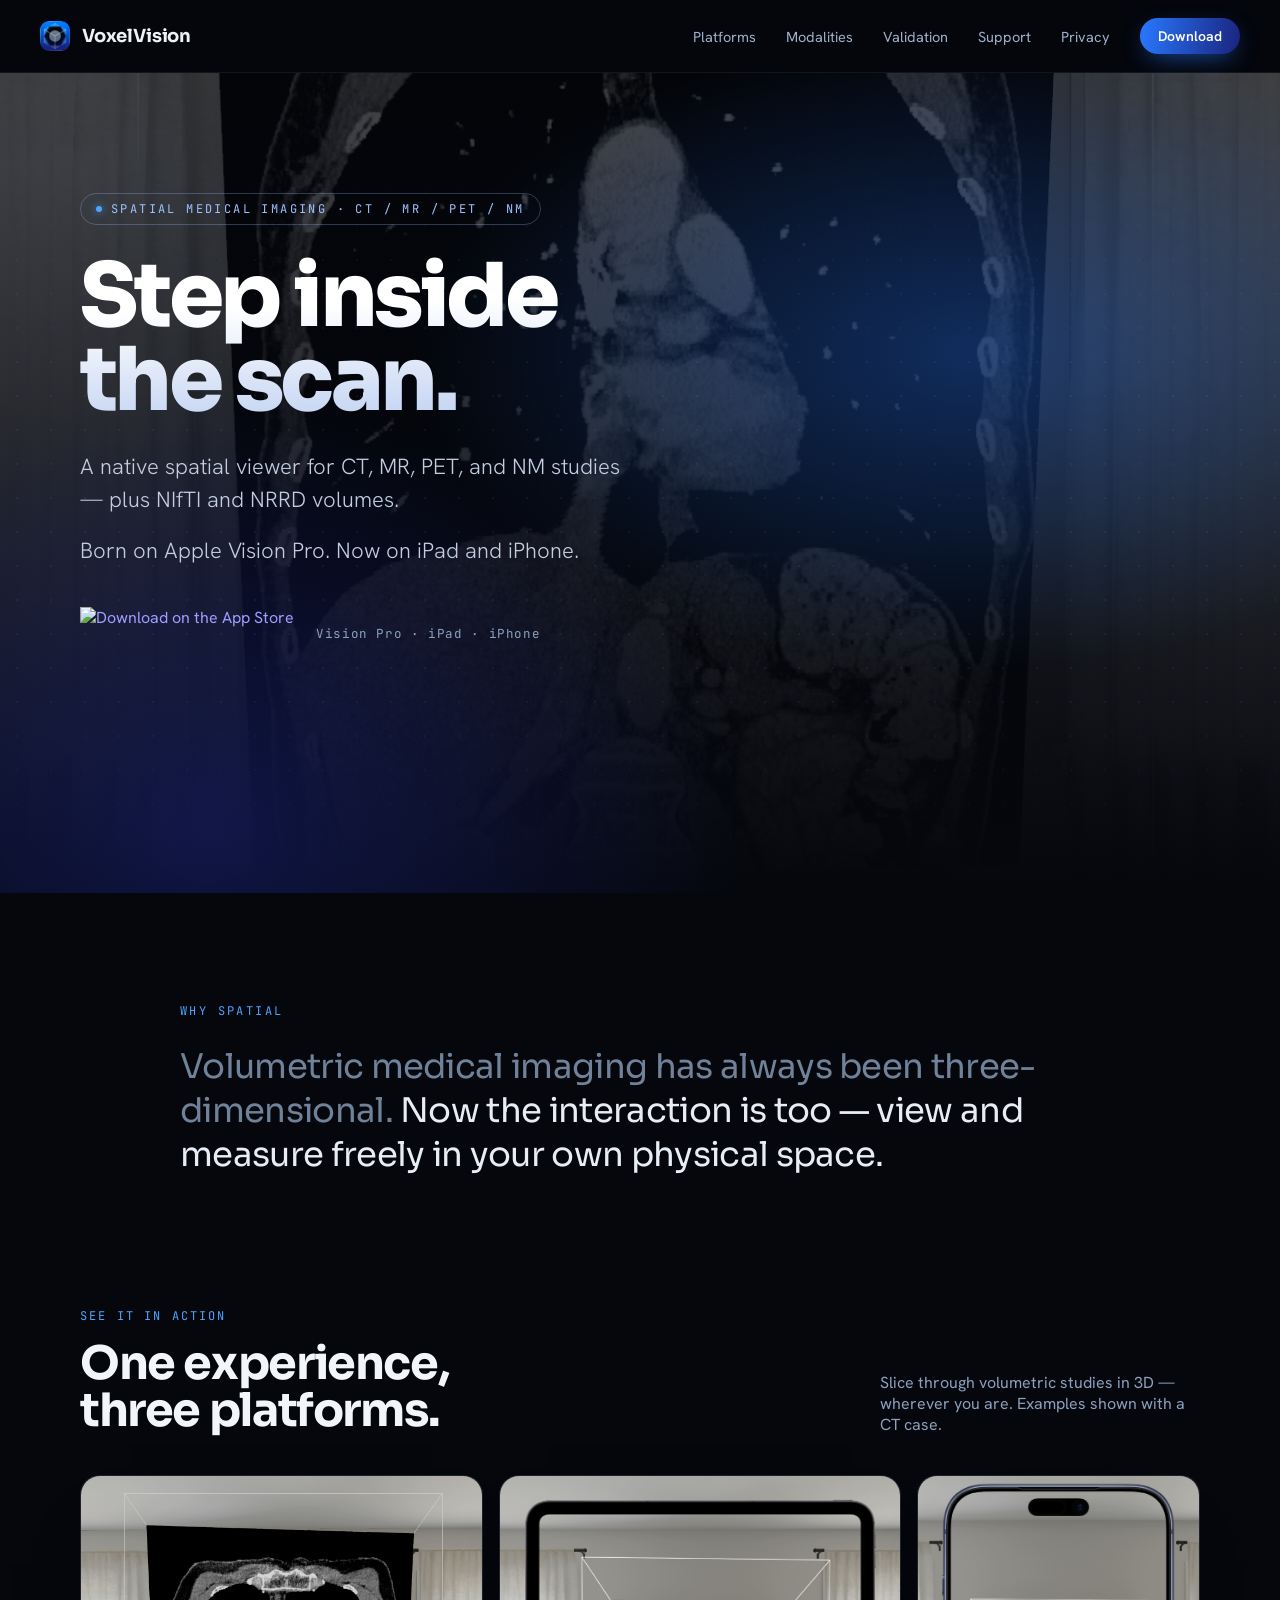
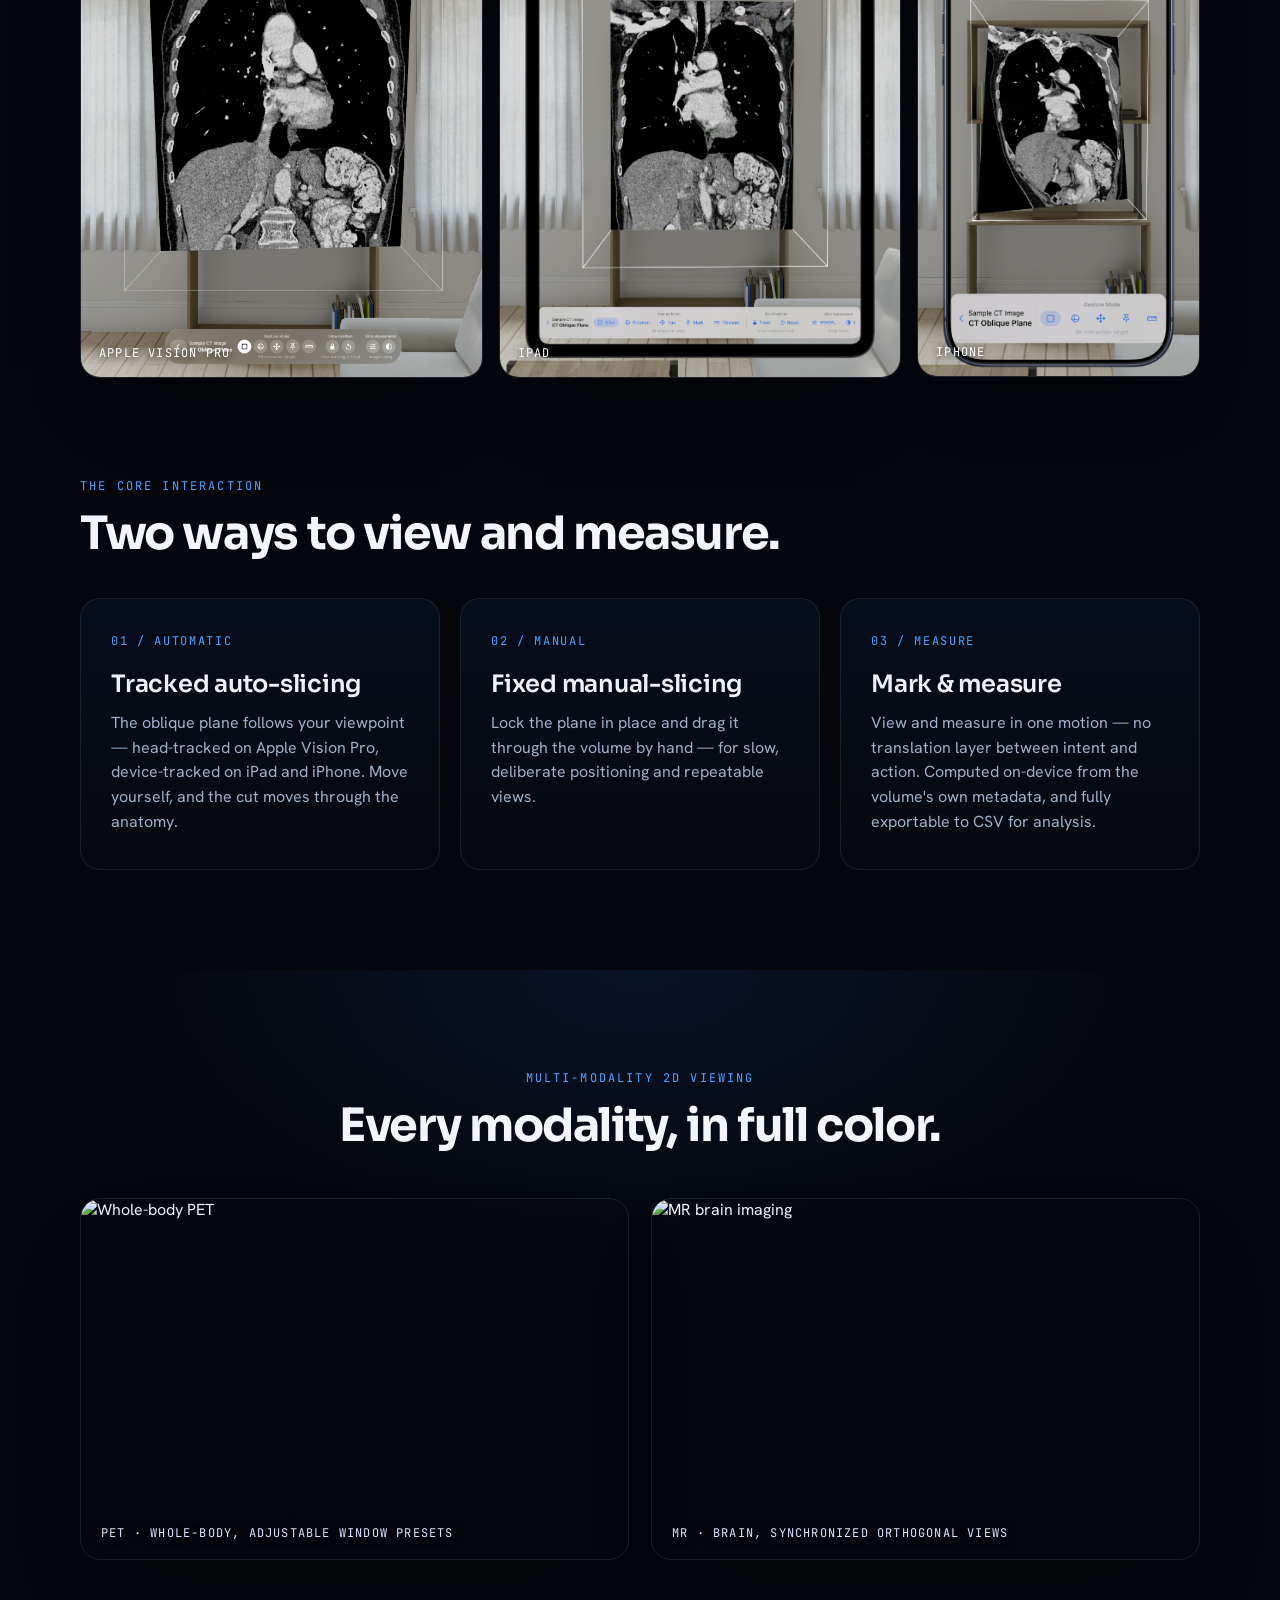
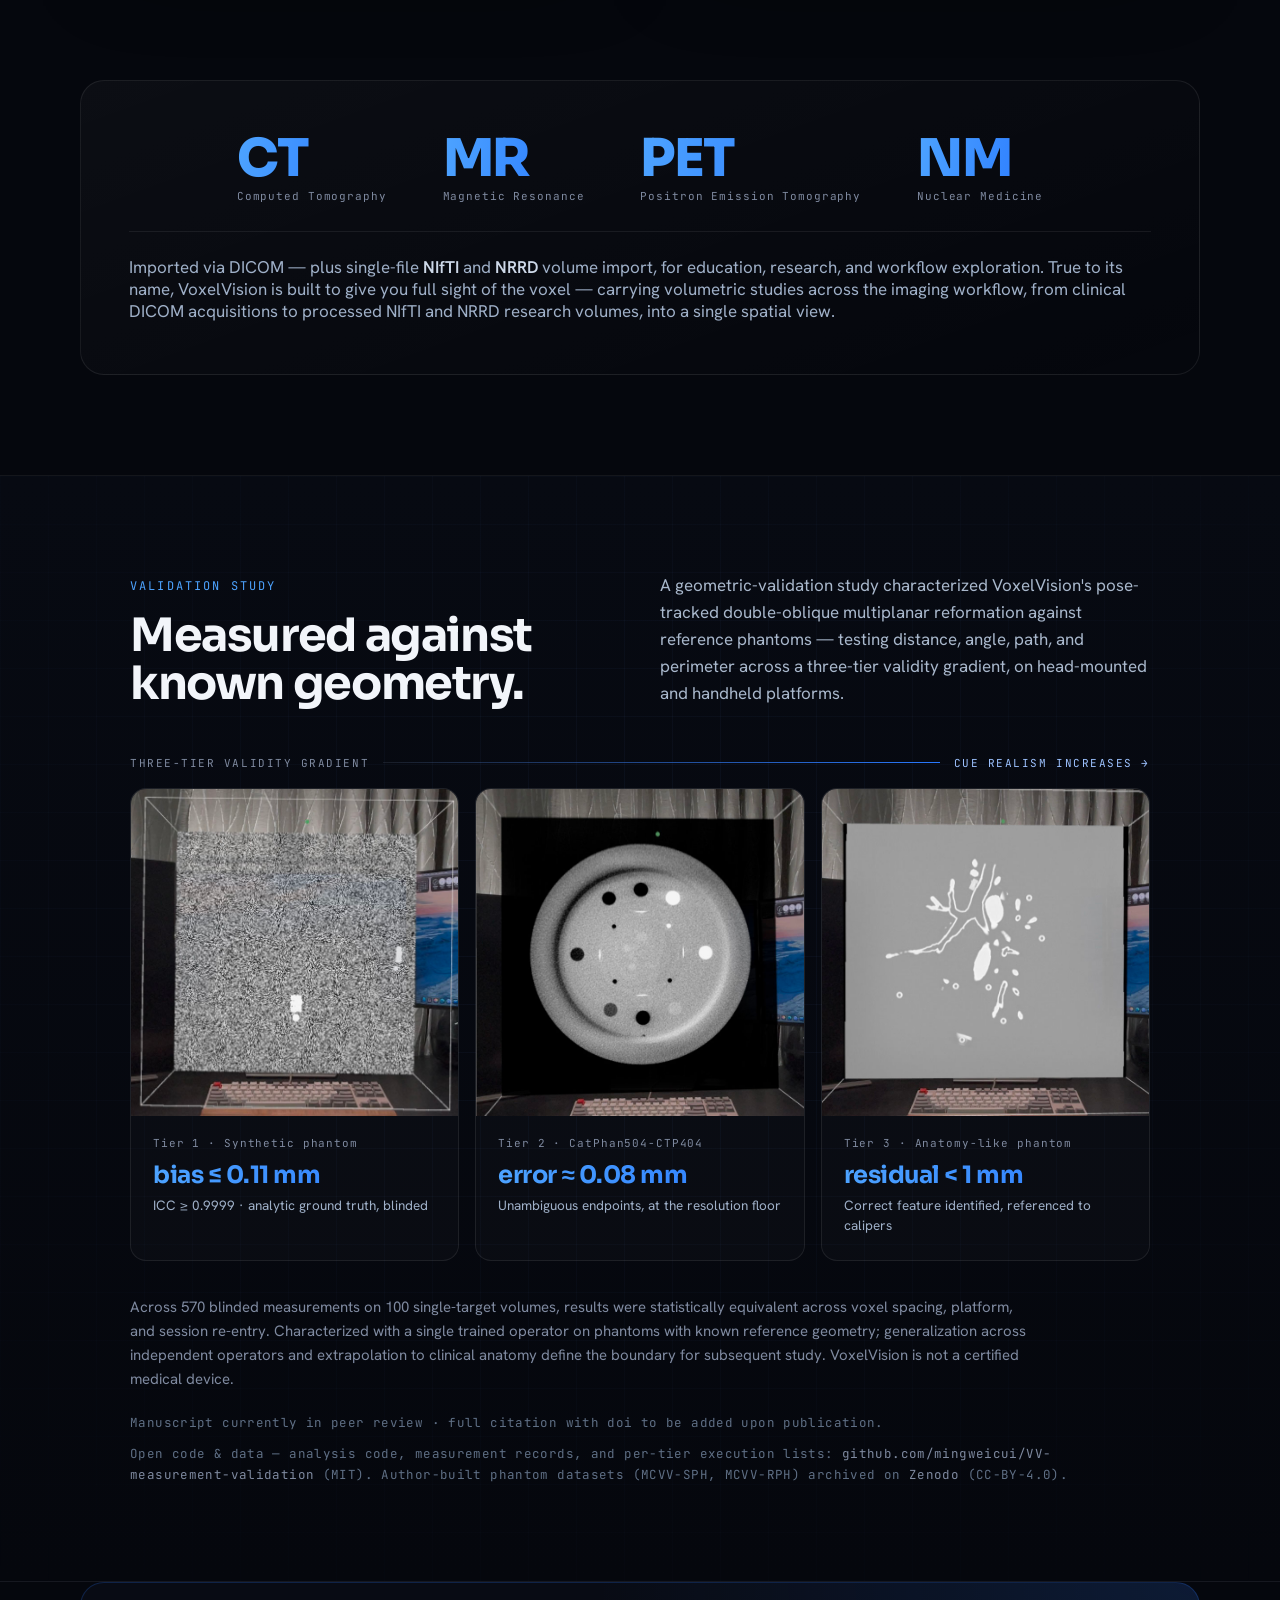
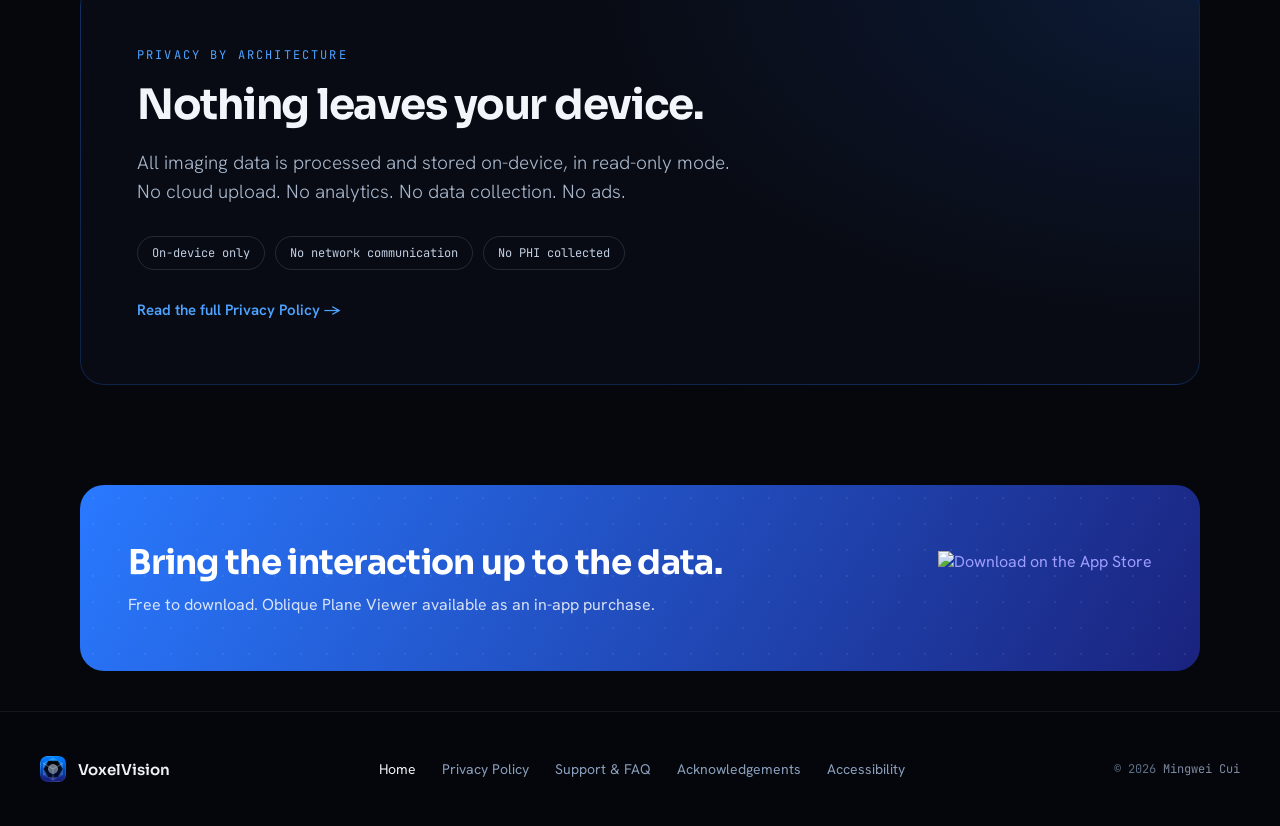
==== index.html @ 9787860b "fix: link previews on new domain and hero color Link previews on new domain - og:image and og:url sw" ====
<!DOCTYPE html>
<html>
<head>
<meta charset="utf-8">
<meta name="viewport" content="width=device-width, initial-scale=1">
<meta name="color-scheme" content="dark">
<script src="./support.js"></script>
</head>
<body>
<x-dc>
<helmet>
<title>VoxelVision — AR Medical Imaging for Apple Vision Pro, iPad, and iPhone</title>
<meta name="description" content="View & measure MPR in 3D space. CT, MR, PET, and NM via DICOM, plus NIfTI and NRRD volumes. Born on Apple Vision Pro. Now on iPad and iPhone.">
<meta property="og:type" content="website">
<meta property="og:title" content="VoxelVision — AR Medical Imaging for Apple Vision Pro, iPad, and iPhone">
<meta property="og:description" content="View & measure MPR in 3D space. CT, MR, PET, and NM via DICOM, plus NIfTI and NRRD volumes.">
<meta property="og:image" content="https://voxelvision.app/assets/icon.png">
<meta property="og:url" content="https://voxelvision.app/">
<meta name="twitter:card" content="summary">
<meta name="viewport" content="width=device-width, initial-scale=1.0">
<link rel="preconnect" href="https://fonts.googleapis.com">
<link rel="preconnect" href="https://fonts.gstatic.com" crossorigin>
<link href="https://fonts.googleapis.com/css2?family=Sora:wght@300;400;500;600;700;800&family=Hanken+Grotesk:wght@300;400;500;600;700&family=JetBrains+Mono:wght@400;500;600&display=swap" rel="stylesheet">
<style>
  * { box-sizing: border-box; }
  html, body { margin:0; padding:0; background:#05070d; color-scheme:dark; }
  a { text-decoration:none; }
  @keyframes vvfloat { 0%,100% { transform: translateY(0); } 50% { transform: translateY(-16px); } }
  @keyframes vvpulse { 0%,100% { opacity:.4; transform:scale(1); } 50% { opacity:1; transform:scale(1.25); } }
  @keyframes vvdrift { 0% { background-position:0 0; } 100% { background-position:340px 340px; } }
  @keyframes vvrise { from { opacity:0; transform:translateY(24px); } to { opacity:1; transform:translateY(0); } }

  @media (max-width:860px){
    .vvnav{padding:14px 18px!important;}
    .vvlinks{gap:12px 16px!important;font-size:13px!important;flex-wrap:wrap!important;justify-content:flex-end!important;}
  }
  @media (max-width:720px){
    .vvplat{grid-template-columns:1fr!important;}
  }
</style>
</helmet>

<div style="background:#05070d; color:#eef1f6; font-family:'Hanken Grotesk',sans-serif; overflow:hidden; -webkit-font-smoothing:antialiased;">

  <!-- ================= NAV ================= -->
  <nav class="vvnav" style="position:sticky; top:0; z-index:50; display:flex; align-items:center; justify-content:space-between; padding:18px 40px; background:rgba(5,7,13,.72); backdrop-filter:blur(18px); border-bottom:1px solid rgba(255,255,255,.06);">
    <a href="index.html" style="display:flex; align-items:center; gap:12px; color:#eef1f6;">
      <img src="assets/icon.png" alt="VoxelVision" style="width:30px; height:30px; border-radius:9px; display:block;">
      <span style="font-family:'Sora',sans-serif; font-weight:700; font-size:18px; letter-spacing:-.01em;">VoxelVision</span>
    </a>
    <div class="vvlinks" style="display:flex; align-items:center; gap:30px; font-size:14.5px; color:#9fb0c8;">
      <a href="#platforms" style="color:#9fb0c8;">Platforms</a>
      <a href="#modalities" style="color:#9fb0c8;">Modalities</a>
      <a href="#research" style="color:#9fb0c8;">Validation</a>
      <a href="support.html" style="color:#9fb0c8;">Support</a>
      <a href="privacy.html" style="color:#9fb0c8;">Privacy</a>
      <a class="vvcta" href="https://apps.apple.com/app/voxelvision/id6762214194?pt=127449969&ct=landing&mt=8" style="color:#fff; background:linear-gradient(100deg,#2979FF,#1A237E); padding:9px 18px; border-radius:999px; font-weight:600; font-size:14px; box-shadow:0 8px 24px -8px rgba(41,121,255,.7);">Download</a>
    </div>
  </nav>

  <!-- ================= HERO ================= -->
  <header style="position:relative; min-height:820px; overflow:hidden;">
    <img src="assets/immersive-visionpro.png" alt="" style="position:absolute; inset:0; width:100%; height:100%; object-fit:cover; opacity:.5;">
    <div style="position:absolute; inset:0; background:radial-gradient(80% 70% at 76% 34%, rgba(41,121,255,.34) 0%, transparent 55%), radial-gradient(70% 90% at 16% 92%, rgba(26,35,126,.5) 0%, transparent 60%), linear-gradient(180deg, rgba(5,7,13,.4) 0%, rgba(5,7,13,.72) 52%, #05070d 100%);"></div>
    <div style="position:absolute; inset:0; background-image:radial-gradient(rgba(120,170,255,.16) 1px, transparent 1.5px); background-size:34px 34px; opacity:.5; mask-image:linear-gradient(180deg,transparent,#000 35%,#000 72%,transparent); animation:vvdrift 40s linear infinite;"></div>

    <div style="position:relative; max-width:1200px; margin:0 auto; padding:120px 40px 90px;">
      <div style="max-width:760px; animation:vvrise .8s ease both;">
        <div style="display:inline-flex; align-items:center; gap:9px; font-family:'JetBrains Mono',monospace; font-size:12px; letter-spacing:.2em; text-transform:uppercase; color:#9dc2ff; border:1px solid rgba(157,194,255,.28); border-radius:999px; padding:7px 15px; margin-bottom:30px;">
          <span style="width:6px; height:6px; border-radius:50%; background:#4DA3FF; box-shadow:0 0 10px #4DA3FF; animation:vvpulse 2.4s ease-in-out infinite;"></span>Spatial medical imaging · CT / MR / PET / NM
        </div>
        <h1 style="font-family:'Sora',sans-serif; font-size:clamp(40px,10vw,88px); line-height:.96; letter-spacing:-.04em; font-weight:800; margin:0 0 26px; color:#ffffff; background:linear-gradient(178deg,#ffffff 30%,#b9ccf0); -webkit-background-clip:text; background-clip:text; -webkit-text-fill-color:transparent;">Step inside<br>the scan.</h1>
        <p style="font-size:22px; line-height:1.5; color:#c2cee0; max-width:560px; margin:0 0 18px; font-weight:300;">A native spatial viewer for CT, MR, PET, and NM studies — plus NIfTI and NRRD volumes.</p>
        <p style="font-size:22px; line-height:1.5; color:#c2cee0; max-width:560px; margin:0 0 40px; font-weight:300;">Born on Apple Vision Pro. Now on iPad and iPhone.</p>
        <div style="display:flex; align-items:center; gap:22px; flex-wrap:wrap;">
          <a href="https://apps.apple.com/app/voxelvision/id6762214194?pt=127449969&ct=landing&mt=8"><img src="https://developer.apple.com/assets/elements/badges/download-on-the-app-store.svg" alt="Download on the App Store" style="height:54px; display:block;"></a>
          <span style="font-family:'JetBrains Mono',monospace; font-size:12.5px; letter-spacing:.05em; color:#8ba0bd;">Vision&nbsp;Pro · iPad · iPhone</span>
        </div>
      </div>
    </div>
  </header>

  <!-- ================= PROBLEM STATEMENT ================= -->
  <section style="max-width:1000px; margin:0 auto; padding:110px 40px;">
    <div style="font-family:'JetBrains Mono',monospace; font-size:12px; letter-spacing:.2em; text-transform:uppercase; color:#4DA3FF; margin-bottom:26px;">Why spatial</div>
    <p style="font-family:'Sora',sans-serif; font-size:34px; line-height:1.3; letter-spacing:-.02em; font-weight:400; margin:0; color:#e7ecf5;"><span style="color:#6f8299;">Volumetric medical imaging has always been three-dimensional.</span> Now the interaction is too — view and measure freely in your own physical space.</p>
  </section>

  <!-- ================= PLATFORMS ================= -->
  <section id="platforms" style="max-width:1200px; margin:0 auto; padding:20px 40px 100px;">
    <div style="display:flex; align-items:flex-end; justify-content:space-between; margin-bottom:40px; flex-wrap:wrap; gap:16px;">
      <div>
        <div style="font-family:'JetBrains Mono',monospace; font-size:12px; letter-spacing:.18em; text-transform:uppercase; color:#4DA3FF; margin-bottom:16px;">See it in action</div>
        <h2 style="font-family:'Sora',sans-serif; font-size:clamp(30px,6vw,46px); line-height:1.04; letter-spacing:-.03em; font-weight:700; margin:0; color:#f2f5fa;">One experience,<br>three platforms.</h2>
      </div>
      <p style="font-size:16px; color:#8ba0bd; max-width:320px; margin:0;">Slice through volumetric studies in 3D — wherever you are. Examples shown with a CT case.</p>
    </div>
    <div class="vvplat" style="display:grid; grid-template-columns:0.8fr 0.8fr 0.562fr; gap:16px; align-items:start;">
      <figure style="margin:0; position:relative; border-radius:20px; overflow:hidden; border:1px solid rgba(255,255,255,.08); background:#0a0e18; box-shadow:0 40px 80px -50px #000;">
        <img src="assets/immersive-visionpro.png" alt="Oblique Plane Viewer on Apple Vision Pro" style="width:100%; height:auto; display:block;">
        <figcaption style="position:absolute; left:18px; bottom:16px; font-family:'JetBrains Mono',monospace; font-size:12px; letter-spacing:.1em; color:#fff; text-shadow:0 1px 8px #000;">APPLE VISION PRO</figcaption>
      </figure>
      <figure style="margin:0; position:relative; border-radius:20px; overflow:hidden; border:1px solid rgba(255,255,255,.08); background:#0a0e18; box-shadow:0 40px 80px -50px #000;">
        <img src="assets/immersive-ipad.png" alt="Oblique Plane Viewer on iPad" style="width:100%; height:auto; display:block;">
        <figcaption style="position:absolute; left:18px; bottom:16px; font-family:'JetBrains Mono',monospace; font-size:12px; letter-spacing:.1em; color:#fff; text-shadow:0 1px 8px #000;">IPAD</figcaption>
      </figure>
      <figure style="margin:0; position:relative; border-radius:20px; overflow:hidden; border:1px solid rgba(255,255,255,.08); background:#0a0e18; box-shadow:0 40px 80px -50px #000;">
        <img src="assets/immersive-iphone.png" alt="Oblique Plane Viewer on iPhone" style="width:100%; height:auto; display:block;">
        <figcaption style="position:absolute; left:18px; bottom:16px; font-family:'JetBrains Mono',monospace; font-size:12px; letter-spacing:.1em; color:#fff; text-shadow:0 1px 8px #000;">IPHONE</figcaption>
      </figure>
    </div>
  </section>

  <!-- ================= INTERACTION FEATURES ================= -->
  <section style="max-width:1200px; margin:0 auto; padding:0 40px 100px;">
    <div style="margin-bottom:40px;">
      <div style="font-family:'JetBrains Mono',monospace; font-size:12px; letter-spacing:.18em; text-transform:uppercase; color:#4DA3FF; margin-bottom:16px;">The core interaction</div>
      <h2 style="font-family:'Sora',sans-serif; font-size:clamp(30px,6vw,46px); line-height:1.04; letter-spacing:-.03em; font-weight:700; margin:0; color:#f2f5fa;">Two ways to view and measure.</h2>
    </div>
    <div style="display:grid; grid-template-columns:repeat(auto-fit,minmax(230px,1fr)); gap:20px;">
      <div style="padding:34px 30px; border:1px solid rgba(255,255,255,.08); border-radius:20px; background:linear-gradient(180deg,rgba(41,121,255,.06),rgba(255,255,255,.01));">
        <div style="font-family:'JetBrains Mono',monospace; font-size:12px; color:#4DA3FF; letter-spacing:.14em; margin-bottom:20px;">01 / AUTOMATIC</div>
        <h3 style="font-family:'Sora',sans-serif; font-size:24px; font-weight:600; letter-spacing:-.01em; margin:0 0 12px;">Tracked auto-slicing</h3>
        <p style="font-size:16px; line-height:1.55; color:#9fb0c8; margin:0;">The oblique plane follows your viewpoint — head-tracked on Apple Vision Pro, device-tracked on iPad and iPhone. Move yourself, and the cut moves through the anatomy.</p>
      </div>
      <div style="padding:34px 30px; border:1px solid rgba(255,255,255,.08); border-radius:20px; background:linear-gradient(180deg,rgba(41,121,255,.06),rgba(255,255,255,.01));">
        <div style="font-family:'JetBrains Mono',monospace; font-size:12px; color:#4DA3FF; letter-spacing:.14em; margin-bottom:20px;">02 / MANUAL</div>
        <h3 style="font-family:'Sora',sans-serif; font-size:24px; font-weight:600; letter-spacing:-.01em; margin:0 0 12px;">Fixed manual-slicing</h3>
        <p style="font-size:16px; line-height:1.55; color:#9fb0c8; margin:0;">Lock the plane in place and drag it through the volume by hand — for slow, deliberate positioning and repeatable views.</p>
      </div>
      <div style="padding:34px 30px; border:1px solid rgba(255,255,255,.08); border-radius:20px; background:linear-gradient(180deg,rgba(41,121,255,.06),rgba(255,255,255,.01));">
        <div style="font-family:'JetBrains Mono',monospace; font-size:12px; color:#4DA3FF; letter-spacing:.14em; margin-bottom:20px;">03 / MEASURE</div>
        <h3 style="font-family:'Sora',sans-serif; font-size:24px; font-weight:600; letter-spacing:-.01em; margin:0 0 12px;">Mark &amp; measure</h3>
        <p style="font-size:16px; line-height:1.55; color:#9fb0c8; margin:0;">View and measure in one motion — no translation layer between intent and action. Computed on-device from the volume's own metadata, and fully exportable to CSV for analysis.</p>
      </div>
    </div>
  </section>

  <!-- ================= MODALITY SHOWCASE ================= -->
  <section id="modalities" style="position:relative; padding:100px 0;">
    <div style="position:absolute; inset:0; background:radial-gradient(60% 60% at 50% 0%, rgba(41,121,255,.1), transparent 70%);"></div>
    <div style="position:relative; max-width:1200px; margin:0 auto; padding:0 40px;">
      <div style="text-align:center; margin-bottom:48px;">
        <div style="font-family:'JetBrains Mono',monospace; font-size:12px; letter-spacing:.18em; text-transform:uppercase; color:#4DA3FF; margin-bottom:16px;">Multi-modality 2D viewing</div>
        <h2 style="font-family:'Sora',sans-serif; font-size:clamp(30px,6vw,46px); line-height:1.04; letter-spacing:-.03em; font-weight:700; margin:0; color:#f2f5fa;">Every modality, in full color.</h2>
      </div>
      <div style="display:grid; grid-template-columns:repeat(auto-fit,minmax(300px,1fr)); gap:22px;">
        <figure style="margin:0; position:relative; border-radius:20px; overflow:hidden; border:1px solid rgba(255,255,255,.09); box-shadow:0 40px 90px -50px #000;">
          <img src="assets/screenshot-pt.png" alt="Whole-body PET" style="width:100%; height:360px; object-fit:cover; display:block;">
          <figcaption style="position:absolute; left:20px; bottom:18px; font-family:'JetBrains Mono',monospace; font-size:12px; letter-spacing:.1em; color:#dbe6ff; text-shadow:0 1px 8px #000;">PET · WHOLE-BODY, ADJUSTABLE WINDOW PRESETS</figcaption>
        </figure>
        <figure style="margin:0; position:relative; border-radius:20px; overflow:hidden; border:1px solid rgba(255,255,255,.09); box-shadow:0 40px 90px -50px #000;">
          <img src="assets/screenshot-mr.png" alt="MR brain imaging" style="width:100%; height:360px; object-fit:cover; display:block;">
          <figcaption style="position:absolute; left:20px; bottom:18px; font-family:'JetBrains Mono',monospace; font-size:12px; letter-spacing:.1em; color:#dbe6ff; text-shadow:0 1px 8px #000;">MR · BRAIN, SYNCHRONIZED ORTHOGONAL VIEWS</figcaption>
        </figure>
      </div>
    </div>
  </section>

  <!-- ================= SUPPORTED MODALITIES STRIP ================= -->
  <section style="max-width:1200px; margin:0 auto; padding:20px 40px 100px;">
    <div style="border:1px solid rgba(255,255,255,.08); border-radius:24px; padding:52px 48px; background:linear-gradient(160deg,rgba(255,255,255,.03),rgba(255,255,255,0));">
      <div style="display:flex; flex-wrap:wrap; justify-content:center; align-items:baseline; gap:16px clamp(22px,7vw,56px); margin-bottom:28px;">
        <div style="display:flex; flex-direction:column; gap:4px;">
          <span style="font-family:'Sora',sans-serif; font-size:clamp(34px,8vw,52px); font-weight:800; letter-spacing:-.03em; background:linear-gradient(100deg,#4DA3FF,#2979FF); -webkit-background-clip:text; background-clip:text; color:transparent; line-height:1;">CT</span>
          <span style="font-family:'JetBrains Mono',monospace; font-size:11px; letter-spacing:.08em; color:#7f8aa0;">Computed Tomography</span>
        </div>
        <div style="display:flex; flex-direction:column; gap:4px;">
          <span style="font-family:'Sora',sans-serif; font-size:clamp(34px,8vw,52px); font-weight:800; letter-spacing:-.03em; background:linear-gradient(100deg,#4DA3FF,#2979FF); -webkit-background-clip:text; background-clip:text; color:transparent; line-height:1;">MR</span>
          <span style="font-family:'JetBrains Mono',monospace; font-size:11px; letter-spacing:.08em; color:#7f8aa0;">Magnetic Resonance</span>
        </div>
        <div style="display:flex; flex-direction:column; gap:4px;">
          <span style="font-family:'Sora',sans-serif; font-size:clamp(34px,8vw,52px); font-weight:800; letter-spacing:-.03em; background:linear-gradient(100deg,#4DA3FF,#2979FF); -webkit-background-clip:text; background-clip:text; color:transparent; line-height:1;">PET</span>
          <span style="font-family:'JetBrains Mono',monospace; font-size:11px; letter-spacing:.08em; color:#7f8aa0;">Positron Emission Tomography</span>
        </div>
        <div style="display:flex; flex-direction:column; gap:4px;">
          <span style="font-family:'Sora',sans-serif; font-size:clamp(34px,8vw,52px); font-weight:800; letter-spacing:-.03em; background:linear-gradient(100deg,#4DA3FF,#2979FF); -webkit-background-clip:text; background-clip:text; color:transparent; line-height:1;">NM</span>
          <span style="font-family:'JetBrains Mono',monospace; font-size:11px; letter-spacing:.08em; color:#7f8aa0;">Nuclear Medicine</span>
        </div>
      </div>
      <p style="font-size:17px; color:#9fb0c8; margin:0; border-top:1px solid rgba(255,255,255,.07); padding-top:24px;">Imported via DICOM — plus single-file <strong style="color:#cdd8e8; font-weight:600;">NIfTI</strong> and <strong style="color:#cdd8e8; font-weight:600;">NRRD</strong> volume import, for education, research, and workflow exploration. True to its name, VoxelVision is built to give you full sight of the voxel — carrying volumetric studies across the imaging workflow, from clinical DICOM acquisitions to processed NIfTI and NRRD research volumes, into a single spatial view.</p>
    </div>
  </section>

  <!-- ================= RESEARCH / VALIDATION ================= -->
  <section id="research" style="position:relative; padding:96px 0; border-top:1px solid rgba(255,255,255,.06); border-bottom:1px solid rgba(255,255,255,.06); background:linear-gradient(180deg,#070a12,#05070d);">
    <div style="position:absolute; inset:0; background-image:linear-gradient(rgba(120,170,255,.05) 1px,transparent 1px),linear-gradient(90deg,rgba(120,170,255,.05) 1px,transparent 1px); background-size:48px 48px; mask-image:radial-gradient(80% 80% at 50% 40%,#000,transparent);"></div>
    <div style="position:relative; max-width:1100px; margin:0 auto; padding:0 40px;">
      <div style="display:grid; grid-template-columns:repeat(auto-fit,minmax(300px,1fr)); gap:40px; align-items:end; margin-bottom:48px;">
        <div>
          <div style="font-family:'JetBrains Mono',monospace; font-size:12px; letter-spacing:.18em; text-transform:uppercase; color:#4DA3FF; margin-bottom:18px;">Validation study</div>
          <h2 style="font-family:'Sora',sans-serif; font-size:clamp(30px,6vw,46px); line-height:1.04; letter-spacing:-.03em; font-weight:700; margin:0; color:#f2f5fa;">Measured against<br>known geometry.</h2>
        </div>
        <p style="font-size:17px; line-height:1.6; color:#a9b8cc; margin:0;">A geometric-validation study characterized VoxelVision's pose-tracked double-oblique multiplanar reformation against reference phantoms — testing distance, angle, path, and perimeter across a three-tier validity gradient, on head-mounted and handheld platforms.</p>
      </div>

      <div style="display:flex; align-items:center; gap:14px; margin-bottom:18px;">
        <span style="font-family:'JetBrains Mono',monospace; font-size:11px; letter-spacing:.14em; text-transform:uppercase; color:#7f8aa0; white-space:nowrap;">Three-tier validity gradient</span>
        <span style="flex:1; height:1px; background:linear-gradient(90deg,rgba(127,138,160,.15),#2979FF);"></span>
        <span style="font-family:'JetBrains Mono',monospace; font-size:11px; letter-spacing:.14em; text-transform:uppercase; color:#9dc2ff; white-space:nowrap;">Cue realism increases →</span>
      </div>

      <div style="display:grid; grid-template-columns:repeat(auto-fit,minmax(230px,1fr)); gap:16px; margin-bottom:34px;">
        <div style="border:1px solid rgba(255,255,255,.08); border-radius:16px; overflow:hidden; background:rgba(255,255,255,.02);">
          <div style="aspect-ratio:1/1; background:#04060b;"><img src="assets/phantom-synth.jpg" alt="Synthetic phantom slice" style="width:100%; height:100%; object-fit:cover; display:block;"></div>
          <div style="padding:20px 22px 24px;">
            <div style="font-family:'JetBrains Mono',monospace; font-size:11px; letter-spacing:.08em; color:#7f8aa0; margin-bottom:12px;">Tier 1 · Synthetic phantom</div>
            <div style="font-family:'Sora',sans-serif; font-size:24px; font-weight:700; letter-spacing:-.02em; line-height:1.1; background:linear-gradient(100deg,#4DA3FF,#2979FF); -webkit-background-clip:text; background-clip:text; color:transparent; margin-bottom:8px;">bias ≤ 0.11 mm</div>
            <div style="font-size:13.5px; line-height:1.45; color:#9fb0c8;">ICC ≥ 0.9999 · analytic ground truth, blinded</div>
          </div>
        </div>
        <div style="border:1px solid rgba(255,255,255,.08); border-radius:16px; overflow:hidden; background:rgba(255,255,255,.02);">
          <div style="aspect-ratio:1/1; background:#04060b;"><img src="assets/phantom-ct.jpg" alt="CatPhan504-CTP404 phantom slice" style="width:100%; height:100%; object-fit:cover; display:block;"></div>
          <div style="padding:20px 22px 24px;">
            <div style="font-family:'JetBrains Mono',monospace; font-size:11px; letter-spacing:.08em; color:#7f8aa0; margin-bottom:12px;">Tier 2 · CatPhan504-CTP404</div>
            <div style="font-family:'Sora',sans-serif; font-size:24px; font-weight:700; letter-spacing:-.02em; line-height:1.1; background:linear-gradient(100deg,#4DA3FF,#2979FF); -webkit-background-clip:text; background-clip:text; color:transparent; margin-bottom:8px;">error ≈ 0.08 mm</div>
            <div style="font-size:13.5px; line-height:1.45; color:#9fb0c8;">Unambiguous endpoints, at the resolution floor</div>
          </div>
        </div>
        <div style="border:1px solid rgba(255,255,255,.08); border-radius:16px; overflow:hidden; background:rgba(255,255,255,.02);">
          <div style="aspect-ratio:1/1; background:#04060b;"><img src="assets/phantom-airway.jpg" alt="Anatomy-like airway-tree phantom slice" style="width:100%; height:100%; object-fit:cover; display:block;"></div>
          <div style="padding:20px 22px 24px;">
            <div style="font-family:'JetBrains Mono',monospace; font-size:11px; letter-spacing:.08em; color:#7f8aa0; margin-bottom:12px;">Tier 3 · Anatomy-like phantom</div>
            <div style="font-family:'Sora',sans-serif; font-size:24px; font-weight:700; letter-spacing:-.02em; line-height:1.1; background:linear-gradient(100deg,#4DA3FF,#2979FF); -webkit-background-clip:text; background-clip:text; color:transparent; margin-bottom:8px;">residual &lt; 1 mm</div>
            <div style="font-size:13.5px; line-height:1.45; color:#9fb0c8;">Correct feature identified, referenced to calipers</div>
          </div>
        </div>
      </div>

      <p style="font-size:15px; line-height:1.6; color:#7f8aa0; margin:0; max-width:900px;">Across 570 blinded measurements on 100 single-target volumes, results were statistically equivalent across voxel spacing, platform, and session re-entry. Characterized with a single trained operator on phantoms with known reference geometry; generalization across independent operators and extrapolation to clinical anatomy define the boundary for subsequent study. VoxelVision is not a certified medical device.</p>
      <p style="font-family:'JetBrains Mono',monospace; font-size:12.5px; letter-spacing:.03em; line-height:1.6; color:#5f6f85; margin:22px 0 0;">Manuscript currently in peer review · full citation with doi to be added upon publication.</p>
      <p style="font-family:'JetBrains Mono',monospace; font-size:12.5px; letter-spacing:.03em; line-height:1.7; color:#5f6f85; margin:10px 0 0;">Open code &amp; data — analysis code, measurement records, and per-tier execution lists: <a href="https://github.com/mingweicui/VV-measurement-validation" style="color:#7f8aa0;">github.com/mingweicui/VV-measurement-validation</a> (MIT). Author-built phantom datasets (MCVV-SPH, MCVV-RPH) archived on <a href="https://doi.org/10.5281/zenodo.21029537" style="color:#7f8aa0;">Zenodo</a> (CC-BY-4.0).</p>
    </div>
  </section>

  <!-- ================= PRIVACY ================= -->
  <section id="privacy" style="max-width:1200px; margin:0 auto; padding:0 40px 100px;">
    <div style="position:relative; border-radius:24px; overflow:hidden; border:1px solid rgba(41,121,255,.22); padding:64px 56px; background:radial-gradient(90% 140% at 100% 0%, rgba(41,121,255,.14), transparent 60%), #080b14;">
      <div style="max-width:620px;">
        <div style="font-family:'JetBrains Mono',monospace; font-size:12px; letter-spacing:.18em; text-transform:uppercase; color:#4DA3FF; margin-bottom:20px;">Privacy by architecture</div>
        <h2 style="font-family:'Sora',sans-serif; font-size:42px; line-height:1.06; letter-spacing:-.03em; font-weight:700; margin:0 0 20px; color:#f2f5fa;">Nothing leaves your device.</h2>
        <p style="font-size:19px; line-height:1.55; color:#a9b8cc; margin:0 0 30px; font-weight:300;">All imaging data is processed and stored on-device, in read-only mode. No cloud upload. No analytics. No data collection. No ads.</p>
        <div style="display:flex; flex-wrap:wrap; gap:10px;">
          <span style="font-family:'JetBrains Mono',monospace; font-size:12px; padding:8px 14px; border:1px solid rgba(255,255,255,.12); border-radius:999px; color:#c2cee0;">On-device only</span>
          <span style="font-family:'JetBrains Mono',monospace; font-size:12px; padding:8px 14px; border:1px solid rgba(255,255,255,.12); border-radius:999px; color:#c2cee0;">No network communication</span>
          <span style="font-family:'JetBrains Mono',monospace; font-size:12px; padding:8px 14px; border:1px solid rgba(255,255,255,.12); border-radius:999px; color:#c2cee0;">No PHI collected</span>
        </div>
        <a href="privacy.html" style="display:inline-flex; align-items:center; gap:8px; margin-top:30px; color:#4DA3FF; font-size:15px; font-weight:600;">Read the full Privacy Policy →</a>
      </div>
    </div>
  </section>

  <!-- ================= DEVELOPER + CTA ================= -->
  <section style="max-width:1200px; margin:0 auto; padding:0 40px 40px;">
      <div style="position:relative; overflow:hidden; border-radius:24px; padding:56px 48px; background:linear-gradient(120deg,#2979FF,#1A237E); display:flex; align-items:center; justify-content:space-between; gap:32px; flex-wrap:wrap;">
        <div style="position:absolute; inset:0; background-image:radial-gradient(rgba(255,255,255,.18) 1px, transparent 1.5px); background-size:26px 26px; opacity:.4;"></div>
        <div style="position:relative; max-width:640px;">
          <h3 style="font-family:'Sora',sans-serif; font-size:34px; font-weight:700; letter-spacing:-.02em; margin:0 0 10px; color:#fff;">Bring the interaction up to the data.</h3>
          <p style="font-size:16px; color:rgba(255,255,255,.82); margin:0;">Free to download. Oblique Plane Viewer available as an in-app purchase.</p>
        </div>
        <a href="https://apps.apple.com/app/voxelvision/id6762214194?pt=127449969&ct=landing&mt=8" style="position:relative;"><img src="https://developer.apple.com/assets/elements/badges/download-on-the-app-store.svg" alt="Download on the App Store" style="height:54px; display:block;"></a>
      </div>
  </section>

  <!-- ================= FOOTER ================= -->
  <footer style="border-top:1px solid rgba(255,255,255,.07); padding:44px 40px; background:#04060b;">
    <div style="max-width:1200px; margin:0 auto; display:flex; align-items:center; justify-content:space-between; flex-wrap:wrap; gap:20px;">
      <a href="index.html" style="display:flex; align-items:center; gap:12px; color:#eef1f6;">
        <img src="assets/icon.png" alt="VoxelVision" style="width:26px; height:26px; border-radius:7px; display:block;">
        <span style="font-family:'Sora',sans-serif; font-weight:600; font-size:15px;">VoxelVision</span>
      </a>
      <div style="display:flex; gap:26px; font-size:14px; color:#8ba0bd; flex-wrap:wrap;">
        <a href="index.html" style="color:#eef1f6;">Home</a>
        <a href="privacy.html" style="color:#8ba0bd;">Privacy Policy</a>
        <a href="support.html" style="color:#8ba0bd;">Support &amp; FAQ</a>
        <a href="acknowledgements.html" style="color:#8ba0bd;">Acknowledgements</a>
        <a href="accessibility.html" style="color:#8ba0bd;">Accessibility</a>
      </div>
      <span style="font-family:'JetBrains Mono',monospace; font-size:12px; color:#5f6f85;">© 2026 <a href="https://mingweicui.github.io/" style="color:#7f8aa0;">Mingwei Cui</a></span>
    </div>
  </footer>

</div>
</x-dc>
</body>
</html>
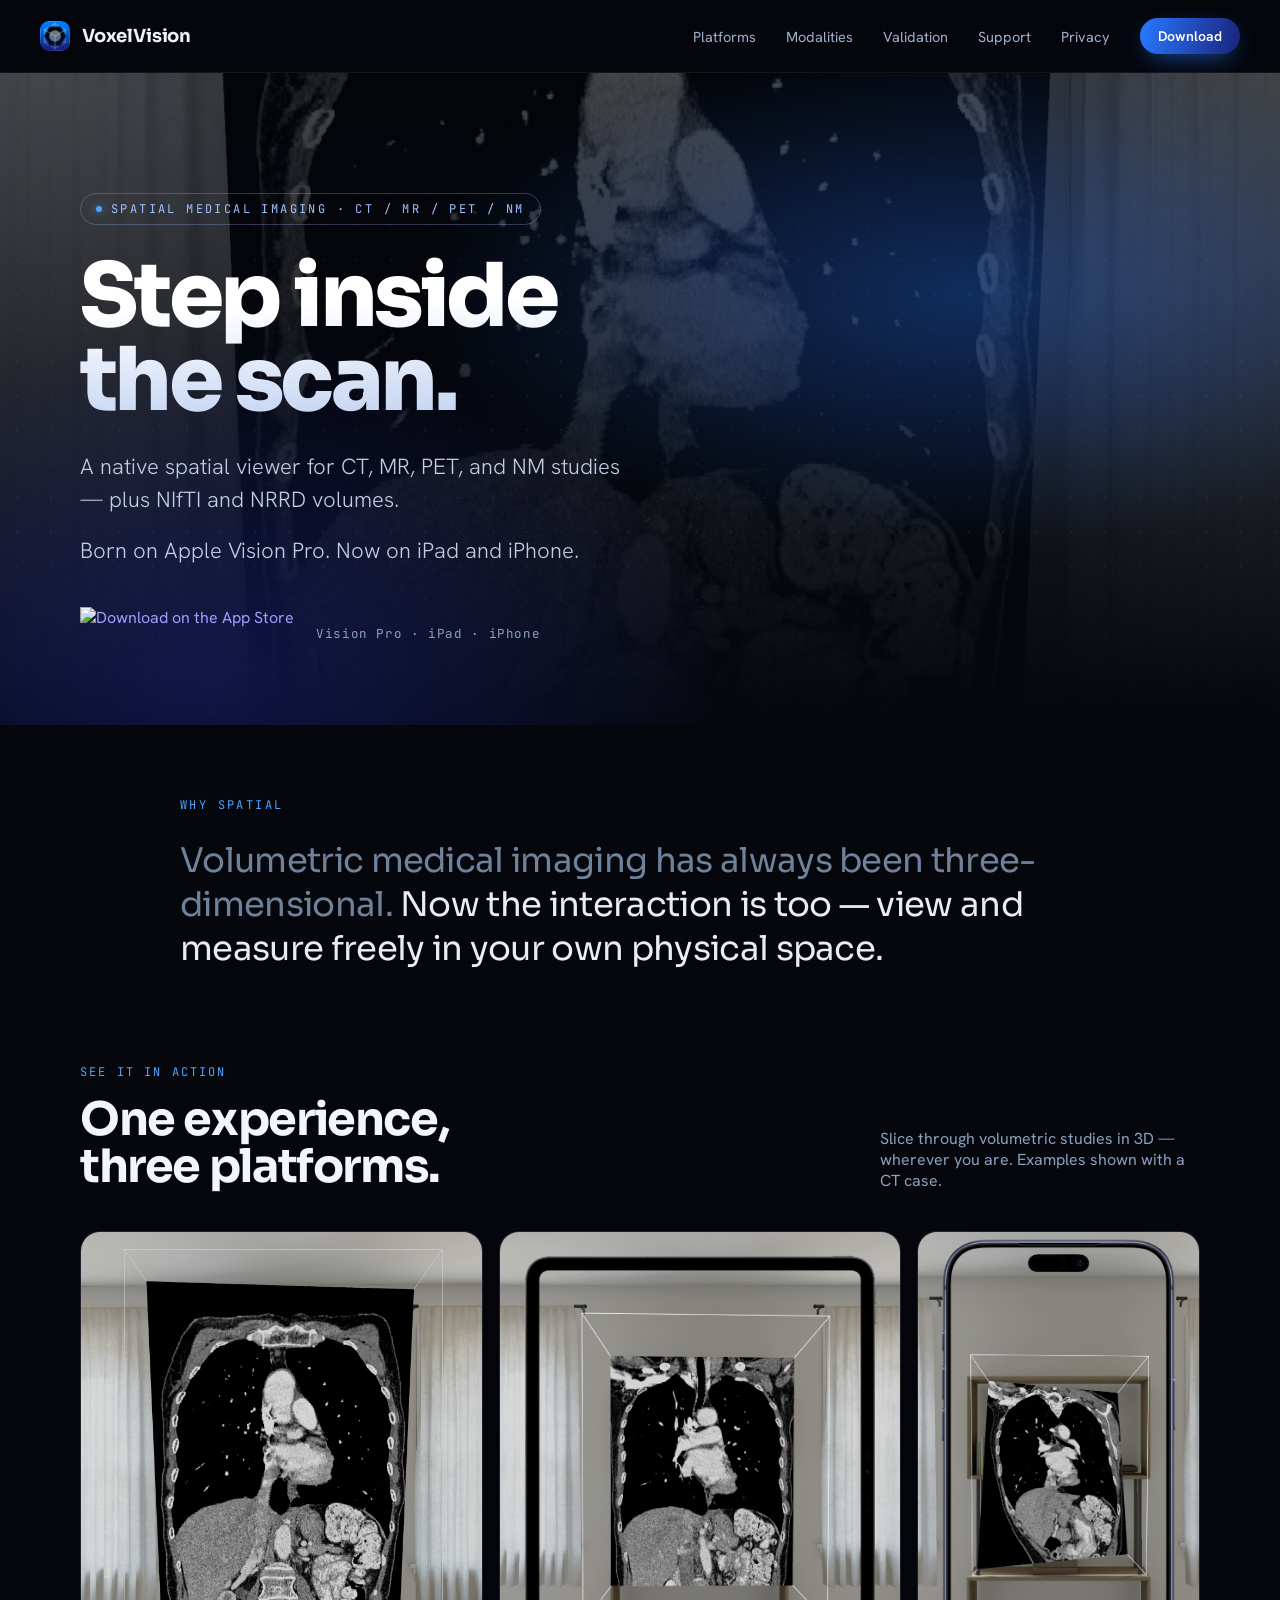
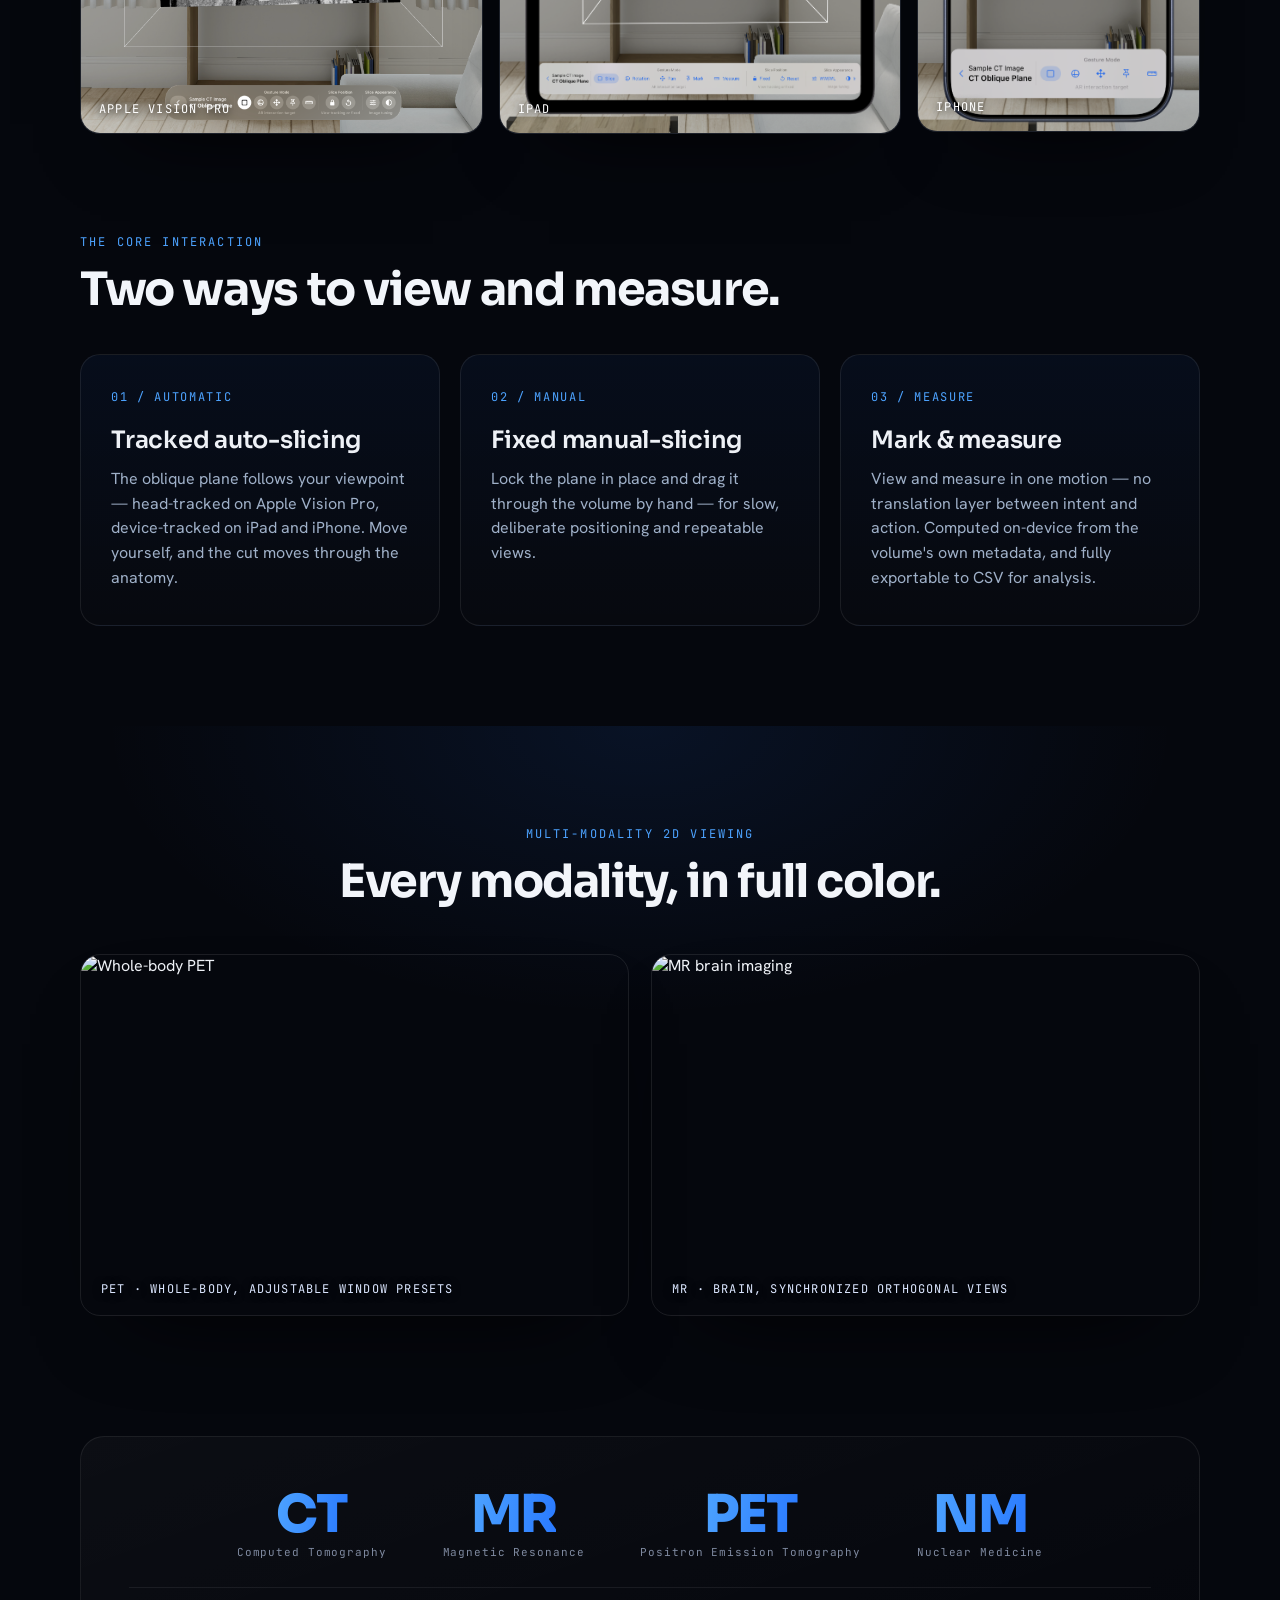
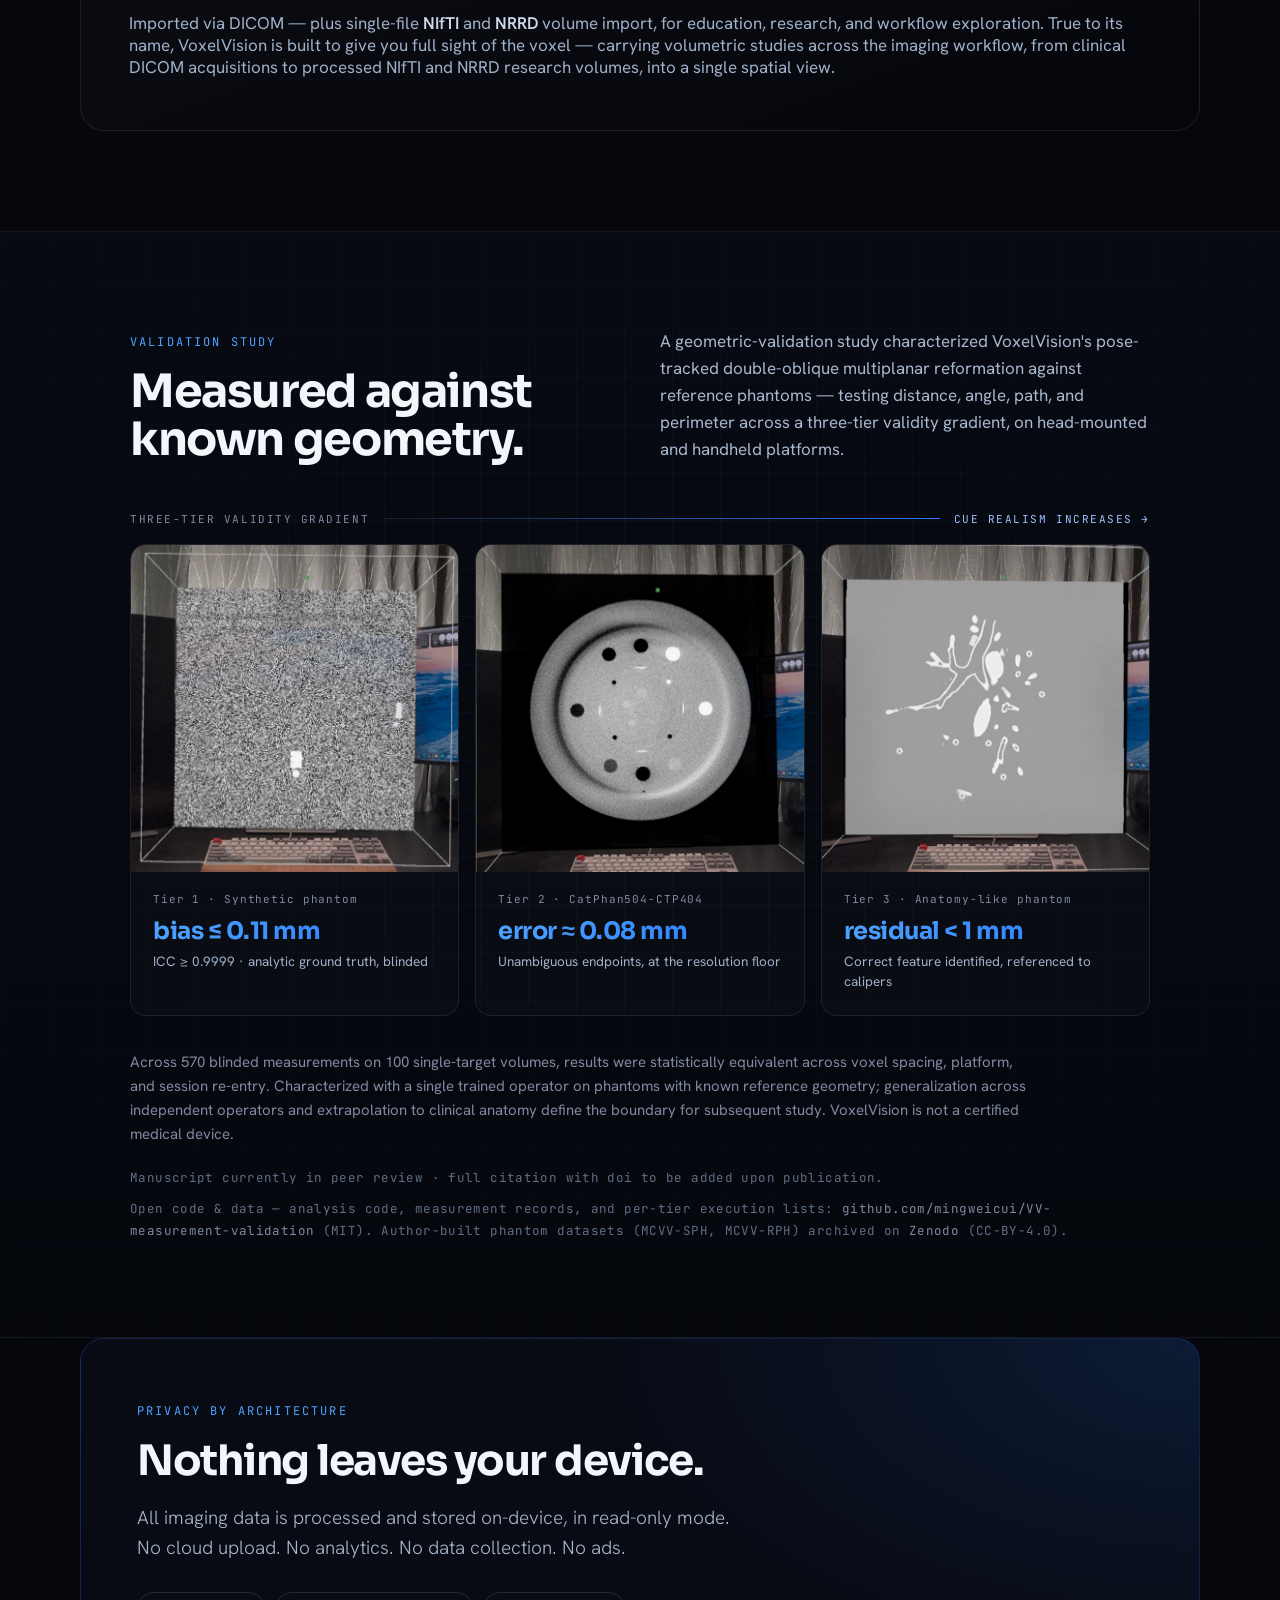
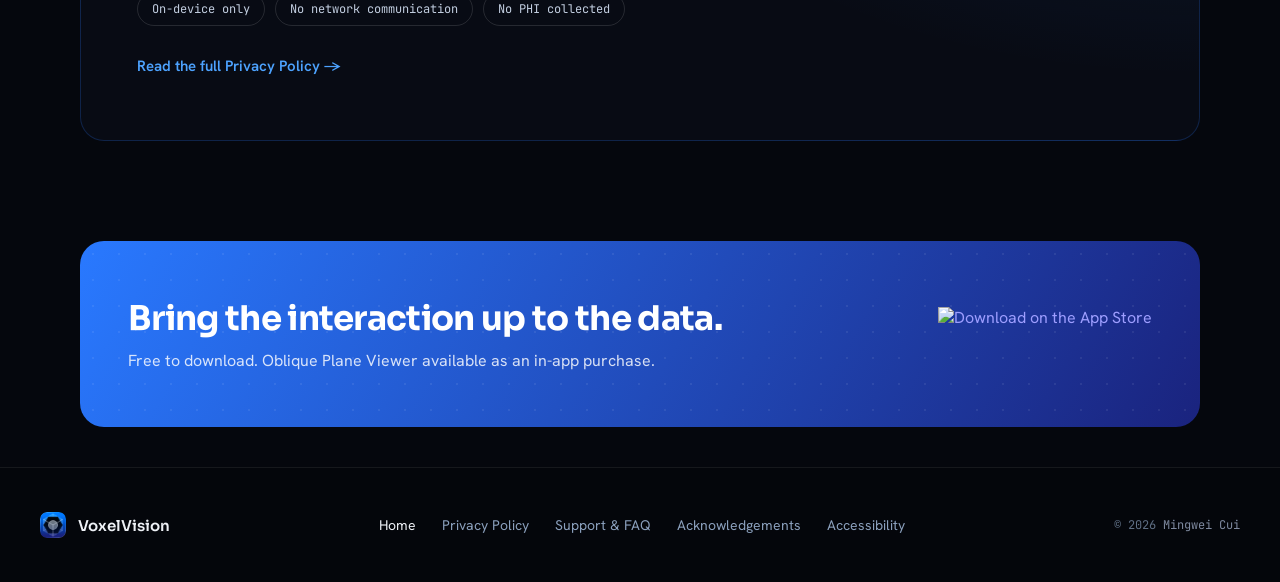
==== commit 96120202: "fix: forced dark mode text and mobile layout Forced dark mode gradient text fix - Gradient-clipped t" ====
--- a/index.html
+++ b/index.html
@@ -4,6 +4,30 @@
 <meta charset="utf-8">
 <meta name="viewport" content="width=device-width, initial-scale=1">
 <meta name="color-scheme" content="dark">
+<link rel="icon" type="image/png" sizes="128x128" href="assets/icon_128.png">
+<style>
+  /* Fallback for browsers that force-darken page colors (e.g. Edge mobile website dark mode):
+     gradient-clipped text becomes plain light text instead of inheriting a darkened gradient. */
+  html.no-gtx .gtx { background-image:none!important; -webkit-text-fill-color:currentColor!important; color:var(--gtx-fb,#ffffff)!important; }
+</style>
+<script>
+(function(){
+  var done=false,t=null;
+  function probe(){
+    if(done||!document.body)return;
+    var e=document.createElement('div');
+    e.style.cssText='position:absolute;width:2px;height:2px;overflow:hidden;pointer-events:none;background-color:#ffffff;';
+    document.body.appendChild(e);
+    var c=getComputedStyle(e).backgroundColor;
+    document.body.removeChild(e);
+    if(c!=='rgb(255, 255, 255)'&&c!=='rgba(255, 255, 255, 1)'){done=true;document.documentElement.classList.add('no-gtx');}
+  }
+  function schedule(){clearTimeout(t);t=setTimeout(probe,120);}
+  if(document.readyState==='loading'){document.addEventListener('DOMContentLoaded',probe);}else{probe();}
+  setTimeout(probe,600);setTimeout(probe,2500);
+  new MutationObserver(schedule).observe(document.head,{childList:true,subtree:true});
+})();
+</script>
 <script src="./support.js"></script>
 </head>
 <body>
@@ -37,6 +61,31 @@
   @media (max-width:720px){
     .vvplat{grid-template-columns:1fr!important;}
   }
+  .vvmods>div{align-items:center; text-align:center;}
+  @media (max-width:720px){
+    .vvhero{padding:72px 22px 48px!important;}
+    .vvlead{font-size:19px!important;}
+    .vvwhy{padding:56px 22px!important;}
+    .vvwhy-p{font-size:25px!important;}
+    .vvsec-plat{padding:8px 22px 68px!important;}
+    .vvsec-core{padding:0 22px 68px!important;}
+    .vvcard{padding:28px 22px!important;}
+    .vvsec-mod{padding:68px 0!important;}
+    .vvmod-in{padding:0 22px!important;}
+    .vvsec-strip{padding:8px 22px 68px!important;}
+    .vvstrip-card{padding:36px 22px!important;}
+    .vvsec-res{padding:68px 0!important;}
+    .vvres-in{padding:0 22px!important;}
+    .vvgrad{flex-direction:column!important; align-items:flex-start!important; gap:4px!important;}
+    .vvgrad>span:nth-child(2){display:none!important;}
+    .vvsec-priv{padding:0 22px 68px!important;}
+    .vvpriv-card{padding:40px 24px!important;}
+    .vvpriv-h2{font-size:32px!important;}
+    .vvsec-cta{padding:0 22px 32px!important;}
+    .vvcta-card{padding:40px 26px!important;}
+    .vvcta-h3{font-size:28px!important;}
+    .vvfoot{padding:36px 22px!important;}
+  }
 </style>
 </helmet>
 
@@ -45,7 +94,7 @@
   <!-- ================= NAV ================= -->
   <nav class="vvnav" style="position:sticky; top:0; z-index:50; display:flex; align-items:center; justify-content:space-between; padding:18px 40px; background:rgba(5,7,13,.72); backdrop-filter:blur(18px); border-bottom:1px solid rgba(255,255,255,.06);">
     <a href="index.html" style="display:flex; align-items:center; gap:12px; color:#eef1f6;">
-      <img src="assets/icon.png" alt="VoxelVision" style="width:30px; height:30px; border-radius:9px; display:block;">
+      <img src="assets/icon_128.png" alt="VoxelVision" style="width:30px; height:30px; border-radius:9px; display:block;">
       <span style="font-family:'Sora',sans-serif; font-weight:700; font-size:18px; letter-spacing:-.01em;">VoxelVision</span>
     </a>
     <div class="vvlinks" style="display:flex; align-items:center; gap:30px; font-size:14.5px; color:#9fb0c8;">
@@ -59,19 +108,19 @@
   </nav>
 
   <!-- ================= HERO ================= -->
-  <header style="position:relative; min-height:820px; overflow:hidden;">
+  <header class="vvherowrap" style="position:relative; overflow:hidden;">
     <img src="assets/immersive-visionpro.png" alt="" style="position:absolute; inset:0; width:100%; height:100%; object-fit:cover; opacity:.5;">
     <div style="position:absolute; inset:0; background:radial-gradient(80% 70% at 76% 34%, rgba(41,121,255,.34) 0%, transparent 55%), radial-gradient(70% 90% at 16% 92%, rgba(26,35,126,.5) 0%, transparent 60%), linear-gradient(180deg, rgba(5,7,13,.4) 0%, rgba(5,7,13,.72) 52%, #05070d 100%);"></div>
     <div style="position:absolute; inset:0; background-image:radial-gradient(rgba(120,170,255,.16) 1px, transparent 1.5px); background-size:34px 34px; opacity:.5; mask-image:linear-gradient(180deg,transparent,#000 35%,#000 72%,transparent); animation:vvdrift 40s linear infinite;"></div>
 
-    <div style="position:relative; max-width:1200px; margin:0 auto; padding:120px 40px 90px;">
+    <div class="vvhero" style="position:relative; max-width:1200px; margin:0 auto; padding:120px 40px 64px;">
       <div style="max-width:760px; animation:vvrise .8s ease both;">
         <div style="display:inline-flex; align-items:center; gap:9px; font-family:'JetBrains Mono',monospace; font-size:12px; letter-spacing:.2em; text-transform:uppercase; color:#9dc2ff; border:1px solid rgba(157,194,255,.28); border-radius:999px; padding:7px 15px; margin-bottom:30px;">
           <span style="width:6px; height:6px; border-radius:50%; background:#4DA3FF; box-shadow:0 0 10px #4DA3FF; animation:vvpulse 2.4s ease-in-out infinite;"></span>Spatial medical imaging · CT / MR / PET / NM
         </div>
-        <h1 style="font-family:'Sora',sans-serif; font-size:clamp(40px,10vw,88px); line-height:.96; letter-spacing:-.04em; font-weight:800; margin:0 0 26px; color:#ffffff; background:linear-gradient(178deg,#ffffff 30%,#b9ccf0); -webkit-background-clip:text; background-clip:text; -webkit-text-fill-color:transparent;">Step inside<br>the scan.</h1>
-        <p style="font-size:22px; line-height:1.5; color:#c2cee0; max-width:560px; margin:0 0 18px; font-weight:300;">A native spatial viewer for CT, MR, PET, and NM studies — plus NIfTI and NRRD volumes.</p>
-        <p style="font-size:22px; line-height:1.5; color:#c2cee0; max-width:560px; margin:0 0 40px; font-weight:300;">Born on Apple Vision Pro. Now on iPad and iPhone.</p>
+        <h1 class="gtx" style="font-family:'Sora',sans-serif; font-size:clamp(40px,10vw,88px); line-height:.96; letter-spacing:-.04em; font-weight:800; margin:0 0 26px; color:#ffffff; background:linear-gradient(178deg,#ffffff 30%,#b9ccf0); -webkit-background-clip:text; background-clip:text; -webkit-text-fill-color:transparent;">Step inside<br>the scan.</h1>
+        <p class="vvlead" style="font-size:22px; line-height:1.5; color:#c2cee0; max-width:560px; margin:0 0 18px; font-weight:300;">A native spatial viewer for CT, MR, PET, and NM studies — plus NIfTI and NRRD volumes.</p>
+        <p class="vvlead" style="font-size:22px; line-height:1.5; color:#c2cee0; max-width:560px; margin:0 0 40px; font-weight:300;">Born on Apple Vision Pro. Now on iPad and iPhone.</p>
         <div style="display:flex; align-items:center; gap:22px; flex-wrap:wrap;">
           <a href="https://apps.apple.com/app/voxelvision/id6762214194?pt=127449969&ct=landing&mt=8"><img src="https://developer.apple.com/assets/elements/badges/download-on-the-app-store.svg" alt="Download on the App Store" style="height:54px; display:block;"></a>
           <span style="font-family:'JetBrains Mono',monospace; font-size:12.5px; letter-spacing:.05em; color:#8ba0bd;">Vision&nbsp;Pro · iPad · iPhone</span>
@@ -81,13 +130,13 @@
   </header>
 
   <!-- ================= PROBLEM STATEMENT ================= -->
-  <section style="max-width:1000px; margin:0 auto; padding:110px 40px;">
+  <section class="vvwhy" style="max-width:1000px; margin:0 auto; padding:72px 40px;">
     <div style="font-family:'JetBrains Mono',monospace; font-size:12px; letter-spacing:.2em; text-transform:uppercase; color:#4DA3FF; margin-bottom:26px;">Why spatial</div>
-    <p style="font-family:'Sora',sans-serif; font-size:34px; line-height:1.3; letter-spacing:-.02em; font-weight:400; margin:0; color:#e7ecf5;"><span style="color:#6f8299;">Volumetric medical imaging has always been three-dimensional.</span> Now the interaction is too — view and measure freely in your own physical space.</p>
+    <p class="vvwhy-p" style="font-family:'Sora',sans-serif; font-size:34px; line-height:1.3; letter-spacing:-.02em; font-weight:400; margin:0; color:#e7ecf5;"><span style="color:#6f8299;">Volumetric medical imaging has always been three-dimensional.</span> Now the interaction is too — view and measure freely in your own physical space.</p>
   </section>
 
   <!-- ================= PLATFORMS ================= -->
-  <section id="platforms" style="max-width:1200px; margin:0 auto; padding:20px 40px 100px;">
+  <section id="platforms" class="vvsec-plat" style="max-width:1200px; margin:0 auto; padding:20px 40px 100px;">
     <div style="display:flex; align-items:flex-end; justify-content:space-between; margin-bottom:40px; flex-wrap:wrap; gap:16px;">
       <div>
         <div style="font-family:'JetBrains Mono',monospace; font-size:12px; letter-spacing:.18em; text-transform:uppercase; color:#4DA3FF; margin-bottom:16px;">See it in action</div>
@@ -112,23 +161,23 @@
   </section>
 
   <!-- ================= INTERACTION FEATURES ================= -->
-  <section style="max-width:1200px; margin:0 auto; padding:0 40px 100px;">
+  <section class="vvsec-core" style="max-width:1200px; margin:0 auto; padding:0 40px 100px;">
     <div style="margin-bottom:40px;">
       <div style="font-family:'JetBrains Mono',monospace; font-size:12px; letter-spacing:.18em; text-transform:uppercase; color:#4DA3FF; margin-bottom:16px;">The core interaction</div>
       <h2 style="font-family:'Sora',sans-serif; font-size:clamp(30px,6vw,46px); line-height:1.04; letter-spacing:-.03em; font-weight:700; margin:0; color:#f2f5fa;">Two ways to view and measure.</h2>
     </div>
     <div style="display:grid; grid-template-columns:repeat(auto-fit,minmax(230px,1fr)); gap:20px;">
-      <div style="padding:34px 30px; border:1px solid rgba(255,255,255,.08); border-radius:20px; background:linear-gradient(180deg,rgba(41,121,255,.06),rgba(255,255,255,.01));">
+      <div class="vvcard" style="padding:34px 30px; border:1px solid rgba(255,255,255,.08); border-radius:20px; background:linear-gradient(180deg,rgba(41,121,255,.06),rgba(255,255,255,.01));">
         <div style="font-family:'JetBrains Mono',monospace; font-size:12px; color:#4DA3FF; letter-spacing:.14em; margin-bottom:20px;">01 / AUTOMATIC</div>
         <h3 style="font-family:'Sora',sans-serif; font-size:24px; font-weight:600; letter-spacing:-.01em; margin:0 0 12px;">Tracked auto-slicing</h3>
         <p style="font-size:16px; line-height:1.55; color:#9fb0c8; margin:0;">The oblique plane follows your viewpoint — head-tracked on Apple Vision Pro, device-tracked on iPad and iPhone. Move yourself, and the cut moves through the anatomy.</p>
       </div>
-      <div style="padding:34px 30px; border:1px solid rgba(255,255,255,.08); border-radius:20px; background:linear-gradient(180deg,rgba(41,121,255,.06),rgba(255,255,255,.01));">
+      <div class="vvcard" style="padding:34px 30px; border:1px solid rgba(255,255,255,.08); border-radius:20px; background:linear-gradient(180deg,rgba(41,121,255,.06),rgba(255,255,255,.01));">
         <div style="font-family:'JetBrains Mono',monospace; font-size:12px; color:#4DA3FF; letter-spacing:.14em; margin-bottom:20px;">02 / MANUAL</div>
         <h3 style="font-family:'Sora',sans-serif; font-size:24px; font-weight:600; letter-spacing:-.01em; margin:0 0 12px;">Fixed manual-slicing</h3>
         <p style="font-size:16px; line-height:1.55; color:#9fb0c8; margin:0;">Lock the plane in place and drag it through the volume by hand — for slow, deliberate positioning and repeatable views.</p>
       </div>
-      <div style="padding:34px 30px; border:1px solid rgba(255,255,255,.08); border-radius:20px; background:linear-gradient(180deg,rgba(41,121,255,.06),rgba(255,255,255,.01));">
+      <div class="vvcard" style="padding:34px 30px; border:1px solid rgba(255,255,255,.08); border-radius:20px; background:linear-gradient(180deg,rgba(41,121,255,.06),rgba(255,255,255,.01));">
         <div style="font-family:'JetBrains Mono',monospace; font-size:12px; color:#4DA3FF; letter-spacing:.14em; margin-bottom:20px;">03 / MEASURE</div>
         <h3 style="font-family:'Sora',sans-serif; font-size:24px; font-weight:600; letter-spacing:-.01em; margin:0 0 12px;">Mark &amp; measure</h3>
         <p style="font-size:16px; line-height:1.55; color:#9fb0c8; margin:0;">View and measure in one motion — no translation layer between intent and action. Computed on-device from the volume's own metadata, and fully exportable to CSV for analysis.</p>
@@ -137,9 +186,9 @@
   </section>
 
   <!-- ================= MODALITY SHOWCASE ================= -->
-  <section id="modalities" style="position:relative; padding:100px 0;">
+  <section id="modalities" class="vvsec-mod" style="position:relative; padding:100px 0;">
     <div style="position:absolute; inset:0; background:radial-gradient(60% 60% at 50% 0%, rgba(41,121,255,.1), transparent 70%);"></div>
-    <div style="position:relative; max-width:1200px; margin:0 auto; padding:0 40px;">
+    <div class="vvmod-in" style="position:relative; max-width:1200px; margin:0 auto; padding:0 40px;">
       <div style="text-align:center; margin-bottom:48px;">
         <div style="font-family:'JetBrains Mono',monospace; font-size:12px; letter-spacing:.18em; text-transform:uppercase; color:#4DA3FF; margin-bottom:16px;">Multi-modality 2D viewing</div>
         <h2 style="font-family:'Sora',sans-serif; font-size:clamp(30px,6vw,46px); line-height:1.04; letter-spacing:-.03em; font-weight:700; margin:0; color:#f2f5fa;">Every modality, in full color.</h2>
@@ -158,23 +207,23 @@
   </section>
 
   <!-- ================= SUPPORTED MODALITIES STRIP ================= -->
-  <section style="max-width:1200px; margin:0 auto; padding:20px 40px 100px;">
-    <div style="border:1px solid rgba(255,255,255,.08); border-radius:24px; padding:52px 48px; background:linear-gradient(160deg,rgba(255,255,255,.03),rgba(255,255,255,0));">
-      <div style="display:flex; flex-wrap:wrap; justify-content:center; align-items:baseline; gap:16px clamp(22px,7vw,56px); margin-bottom:28px;">
+  <section class="vvsec-strip" style="max-width:1200px; margin:0 auto; padding:20px 40px 100px;">
+    <div class="vvstrip-card" style="border:1px solid rgba(255,255,255,.08); border-radius:24px; padding:52px 48px; background:linear-gradient(160deg,rgba(255,255,255,.03),rgba(255,255,255,0));">
+      <div class="vvmods" style="display:flex; flex-wrap:wrap; justify-content:center; align-items:baseline; gap:16px clamp(22px,7vw,56px); margin-bottom:28px;">
         <div style="display:flex; flex-direction:column; gap:4px;">
-          <span style="font-family:'Sora',sans-serif; font-size:clamp(34px,8vw,52px); font-weight:800; letter-spacing:-.03em; background:linear-gradient(100deg,#4DA3FF,#2979FF); -webkit-background-clip:text; background-clip:text; color:transparent; line-height:1;">CT</span>
+          <span class="gtx" style="--gtx-fb:#3E8EF7; font-family:'Sora',sans-serif; font-size:clamp(34px,8vw,52px); font-weight:800; letter-spacing:-.03em; background:linear-gradient(100deg,#4DA3FF,#2979FF); -webkit-background-clip:text; background-clip:text; color:transparent; line-height:1;">CT</span>
           <span style="font-family:'JetBrains Mono',monospace; font-size:11px; letter-spacing:.08em; color:#7f8aa0;">Computed Tomography</span>
         </div>
         <div style="display:flex; flex-direction:column; gap:4px;">
-          <span style="font-family:'Sora',sans-serif; font-size:clamp(34px,8vw,52px); font-weight:800; letter-spacing:-.03em; background:linear-gradient(100deg,#4DA3FF,#2979FF); -webkit-background-clip:text; background-clip:text; color:transparent; line-height:1;">MR</span>
+          <span class="gtx" style="--gtx-fb:#3E8EF7; font-family:'Sora',sans-serif; font-size:clamp(34px,8vw,52px); font-weight:800; letter-spacing:-.03em; background:linear-gradient(100deg,#4DA3FF,#2979FF); -webkit-background-clip:text; background-clip:text; color:transparent; line-height:1;">MR</span>
           <span style="font-family:'JetBrains Mono',monospace; font-size:11px; letter-spacing:.08em; color:#7f8aa0;">Magnetic Resonance</span>
         </div>
         <div style="display:flex; flex-direction:column; gap:4px;">
-          <span style="font-family:'Sora',sans-serif; font-size:clamp(34px,8vw,52px); font-weight:800; letter-spacing:-.03em; background:linear-gradient(100deg,#4DA3FF,#2979FF); -webkit-background-clip:text; background-clip:text; color:transparent; line-height:1;">PET</span>
+          <span class="gtx" style="--gtx-fb:#3E8EF7; font-family:'Sora',sans-serif; font-size:clamp(34px,8vw,52px); font-weight:800; letter-spacing:-.03em; background:linear-gradient(100deg,#4DA3FF,#2979FF); -webkit-background-clip:text; background-clip:text; color:transparent; line-height:1;">PET</span>
           <span style="font-family:'JetBrains Mono',monospace; font-size:11px; letter-spacing:.08em; color:#7f8aa0;">Positron Emission Tomography</span>
         </div>
         <div style="display:flex; flex-direction:column; gap:4px;">
-          <span style="font-family:'Sora',sans-serif; font-size:clamp(34px,8vw,52px); font-weight:800; letter-spacing:-.03em; background:linear-gradient(100deg,#4DA3FF,#2979FF); -webkit-background-clip:text; background-clip:text; color:transparent; line-height:1;">NM</span>
+          <span class="gtx" style="--gtx-fb:#3E8EF7; font-family:'Sora',sans-serif; font-size:clamp(34px,8vw,52px); font-weight:800; letter-spacing:-.03em; background:linear-gradient(100deg,#4DA3FF,#2979FF); -webkit-background-clip:text; background-clip:text; color:transparent; line-height:1;">NM</span>
           <span style="font-family:'JetBrains Mono',monospace; font-size:11px; letter-spacing:.08em; color:#7f8aa0;">Nuclear Medicine</span>
         </div>
       </div>
@@ -183,9 +232,9 @@
   </section>
 
   <!-- ================= RESEARCH / VALIDATION ================= -->
-  <section id="research" style="position:relative; padding:96px 0; border-top:1px solid rgba(255,255,255,.06); border-bottom:1px solid rgba(255,255,255,.06); background:linear-gradient(180deg,#070a12,#05070d);">
+  <section id="research" class="vvsec-res" style="position:relative; padding:96px 0; border-top:1px solid rgba(255,255,255,.06); border-bottom:1px solid rgba(255,255,255,.06); background:linear-gradient(180deg,#070a12,#05070d);">
     <div style="position:absolute; inset:0; background-image:linear-gradient(rgba(120,170,255,.05) 1px,transparent 1px),linear-gradient(90deg,rgba(120,170,255,.05) 1px,transparent 1px); background-size:48px 48px; mask-image:radial-gradient(80% 80% at 50% 40%,#000,transparent);"></div>
-    <div style="position:relative; max-width:1100px; margin:0 auto; padding:0 40px;">
+    <div class="vvres-in" style="position:relative; max-width:1100px; margin:0 auto; padding:0 40px;">
       <div style="display:grid; grid-template-columns:repeat(auto-fit,minmax(300px,1fr)); gap:40px; align-items:end; margin-bottom:48px;">
         <div>
           <div style="font-family:'JetBrains Mono',monospace; font-size:12px; letter-spacing:.18em; text-transform:uppercase; color:#4DA3FF; margin-bottom:18px;">Validation study</div>
@@ -194,7 +243,7 @@
         <p style="font-size:17px; line-height:1.6; color:#a9b8cc; margin:0;">A geometric-validation study characterized VoxelVision's pose-tracked double-oblique multiplanar reformation against reference phantoms — testing distance, angle, path, and perimeter across a three-tier validity gradient, on head-mounted and handheld platforms.</p>
       </div>
 
-      <div style="display:flex; align-items:center; gap:14px; margin-bottom:18px;">
+      <div class="vvgrad" style="display:flex; align-items:center; gap:14px; margin-bottom:18px;">
         <span style="font-family:'JetBrains Mono',monospace; font-size:11px; letter-spacing:.14em; text-transform:uppercase; color:#7f8aa0; white-space:nowrap;">Three-tier validity gradient</span>
         <span style="flex:1; height:1px; background:linear-gradient(90deg,rgba(127,138,160,.15),#2979FF);"></span>
         <span style="font-family:'JetBrains Mono',monospace; font-size:11px; letter-spacing:.14em; text-transform:uppercase; color:#9dc2ff; white-space:nowrap;">Cue realism increases →</span>
@@ -205,7 +254,7 @@
           <div style="aspect-ratio:1/1; background:#04060b;"><img src="assets/phantom-synth.jpg" alt="Synthetic phantom slice" style="width:100%; height:100%; object-fit:cover; display:block;"></div>
           <div style="padding:20px 22px 24px;">
             <div style="font-family:'JetBrains Mono',monospace; font-size:11px; letter-spacing:.08em; color:#7f8aa0; margin-bottom:12px;">Tier 1 · Synthetic phantom</div>
-            <div style="font-family:'Sora',sans-serif; font-size:24px; font-weight:700; letter-spacing:-.02em; line-height:1.1; background:linear-gradient(100deg,#4DA3FF,#2979FF); -webkit-background-clip:text; background-clip:text; color:transparent; margin-bottom:8px;">bias ≤ 0.11 mm</div>
+            <div class="gtx" style="--gtx-fb:#3E8EF7; font-family:'Sora',sans-serif; font-size:24px; font-weight:700; letter-spacing:-.02em; line-height:1.1; background:linear-gradient(100deg,#4DA3FF,#2979FF); -webkit-background-clip:text; background-clip:text; color:transparent; margin-bottom:8px;">bias ≤ 0.11 mm</div>
             <div style="font-size:13.5px; line-height:1.45; color:#9fb0c8;">ICC ≥ 0.9999 · analytic ground truth, blinded</div>
           </div>
         </div>
@@ -213,7 +262,7 @@
           <div style="aspect-ratio:1/1; background:#04060b;"><img src="assets/phantom-ct.jpg" alt="CatPhan504-CTP404 phantom slice" style="width:100%; height:100%; object-fit:cover; display:block;"></div>
           <div style="padding:20px 22px 24px;">
             <div style="font-family:'JetBrains Mono',monospace; font-size:11px; letter-spacing:.08em; color:#7f8aa0; margin-bottom:12px;">Tier 2 · CatPhan504-CTP404</div>
-            <div style="font-family:'Sora',sans-serif; font-size:24px; font-weight:700; letter-spacing:-.02em; line-height:1.1; background:linear-gradient(100deg,#4DA3FF,#2979FF); -webkit-background-clip:text; background-clip:text; color:transparent; margin-bottom:8px;">error ≈ 0.08 mm</div>
+            <div class="gtx" style="--gtx-fb:#3E8EF7; font-family:'Sora',sans-serif; font-size:24px; font-weight:700; letter-spacing:-.02em; line-height:1.1; background:linear-gradient(100deg,#4DA3FF,#2979FF); -webkit-background-clip:text; background-clip:text; color:transparent; margin-bottom:8px;">error ≈ 0.08 mm</div>
             <div style="font-size:13.5px; line-height:1.45; color:#9fb0c8;">Unambiguous endpoints, at the resolution floor</div>
           </div>
         </div>
@@ -221,7 +270,7 @@
           <div style="aspect-ratio:1/1; background:#04060b;"><img src="assets/phantom-airway.jpg" alt="Anatomy-like airway-tree phantom slice" style="width:100%; height:100%; object-fit:cover; display:block;"></div>
           <div style="padding:20px 22px 24px;">
             <div style="font-family:'JetBrains Mono',monospace; font-size:11px; letter-spacing:.08em; color:#7f8aa0; margin-bottom:12px;">Tier 3 · Anatomy-like phantom</div>
-            <div style="font-family:'Sora',sans-serif; font-size:24px; font-weight:700; letter-spacing:-.02em; line-height:1.1; background:linear-gradient(100deg,#4DA3FF,#2979FF); -webkit-background-clip:text; background-clip:text; color:transparent; margin-bottom:8px;">residual &lt; 1 mm</div>
+            <div class="gtx" style="--gtx-fb:#3E8EF7; font-family:'Sora',sans-serif; font-size:24px; font-weight:700; letter-spacing:-.02em; line-height:1.1; background:linear-gradient(100deg,#4DA3FF,#2979FF); -webkit-background-clip:text; background-clip:text; color:transparent; margin-bottom:8px;">residual &lt; 1 mm</div>
             <div style="font-size:13.5px; line-height:1.45; color:#9fb0c8;">Correct feature identified, referenced to calipers</div>
           </div>
         </div>
@@ -234,11 +283,11 @@
   </section>
 
   <!-- ================= PRIVACY ================= -->
-  <section id="privacy" style="max-width:1200px; margin:0 auto; padding:0 40px 100px;">
-    <div style="position:relative; border-radius:24px; overflow:hidden; border:1px solid rgba(41,121,255,.22); padding:64px 56px; background:radial-gradient(90% 140% at 100% 0%, rgba(41,121,255,.14), transparent 60%), #080b14;">
+  <section id="privacy" class="vvsec-priv" style="max-width:1200px; margin:0 auto; padding:0 40px 100px;">
+    <div class="vvpriv-card" style="position:relative; border-radius:24px; overflow:hidden; border:1px solid rgba(41,121,255,.22); padding:64px 56px; background:radial-gradient(90% 140% at 100% 0%, rgba(41,121,255,.14), transparent 60%), #080b14;">
       <div style="max-width:620px;">
         <div style="font-family:'JetBrains Mono',monospace; font-size:12px; letter-spacing:.18em; text-transform:uppercase; color:#4DA3FF; margin-bottom:20px;">Privacy by architecture</div>
-        <h2 style="font-family:'Sora',sans-serif; font-size:42px; line-height:1.06; letter-spacing:-.03em; font-weight:700; margin:0 0 20px; color:#f2f5fa;">Nothing leaves your device.</h2>
+        <h2 class="vvpriv-h2" style="font-family:'Sora',sans-serif; font-size:42px; line-height:1.06; letter-spacing:-.03em; font-weight:700; margin:0 0 20px; color:#f2f5fa;">Nothing leaves your device.</h2>
         <p style="font-size:19px; line-height:1.55; color:#a9b8cc; margin:0 0 30px; font-weight:300;">All imaging data is processed and stored on-device, in read-only mode. No cloud upload. No analytics. No data collection. No ads.</p>
         <div style="display:flex; flex-wrap:wrap; gap:10px;">
           <span style="font-family:'JetBrains Mono',monospace; font-size:12px; padding:8px 14px; border:1px solid rgba(255,255,255,.12); border-radius:999px; color:#c2cee0;">On-device only</span>
@@ -251,11 +300,11 @@
   </section>
 
   <!-- ================= DEVELOPER + CTA ================= -->
-  <section style="max-width:1200px; margin:0 auto; padding:0 40px 40px;">
-      <div style="position:relative; overflow:hidden; border-radius:24px; padding:56px 48px; background:linear-gradient(120deg,#2979FF,#1A237E); display:flex; align-items:center; justify-content:space-between; gap:32px; flex-wrap:wrap;">
+  <section class="vvsec-cta" style="max-width:1200px; margin:0 auto; padding:0 40px 40px;">
+      <div class="vvcta-card" style="position:relative; overflow:hidden; border-radius:24px; padding:56px 48px; background:linear-gradient(120deg,#2979FF,#1A237E); display:flex; align-items:center; justify-content:space-between; gap:32px; flex-wrap:wrap;">
         <div style="position:absolute; inset:0; background-image:radial-gradient(rgba(255,255,255,.18) 1px, transparent 1.5px); background-size:26px 26px; opacity:.4;"></div>
         <div style="position:relative; max-width:640px;">
-          <h3 style="font-family:'Sora',sans-serif; font-size:34px; font-weight:700; letter-spacing:-.02em; margin:0 0 10px; color:#fff;">Bring the interaction up to the data.</h3>
+          <h3 class="vvcta-h3" style="font-family:'Sora',sans-serif; font-size:34px; font-weight:700; letter-spacing:-.02em; margin:0 0 10px; color:#fff;">Bring the interaction up to the data.</h3>
           <p style="font-size:16px; color:rgba(255,255,255,.82); margin:0;">Free to download. Oblique Plane Viewer available as an in-app purchase.</p>
         </div>
         <a href="https://apps.apple.com/app/voxelvision/id6762214194?pt=127449969&ct=landing&mt=8" style="position:relative;"><img src="https://developer.apple.com/assets/elements/badges/download-on-the-app-store.svg" alt="Download on the App Store" style="height:54px; display:block;"></a>
@@ -263,10 +312,10 @@
   </section>
 
   <!-- ================= FOOTER ================= -->
-  <footer style="border-top:1px solid rgba(255,255,255,.07); padding:44px 40px; background:#04060b;">
+  <footer class="vvfoot" style="border-top:1px solid rgba(255,255,255,.07); padding:44px 40px; background:#04060b;">
     <div style="max-width:1200px; margin:0 auto; display:flex; align-items:center; justify-content:space-between; flex-wrap:wrap; gap:20px;">
       <a href="index.html" style="display:flex; align-items:center; gap:12px; color:#eef1f6;">
-        <img src="assets/icon.png" alt="VoxelVision" style="width:26px; height:26px; border-radius:7px; display:block;">
+        <img src="assets/icon_128.png" alt="VoxelVision" style="width:26px; height:26px; border-radius:7px; display:block;">
         <span style="font-family:'Sora',sans-serif; font-weight:600; font-size:15px;">VoxelVision</span>
       </a>
       <div style="display:flex; gap:26px; font-size:14px; color:#8ba0bd; flex-wrap:wrap;">
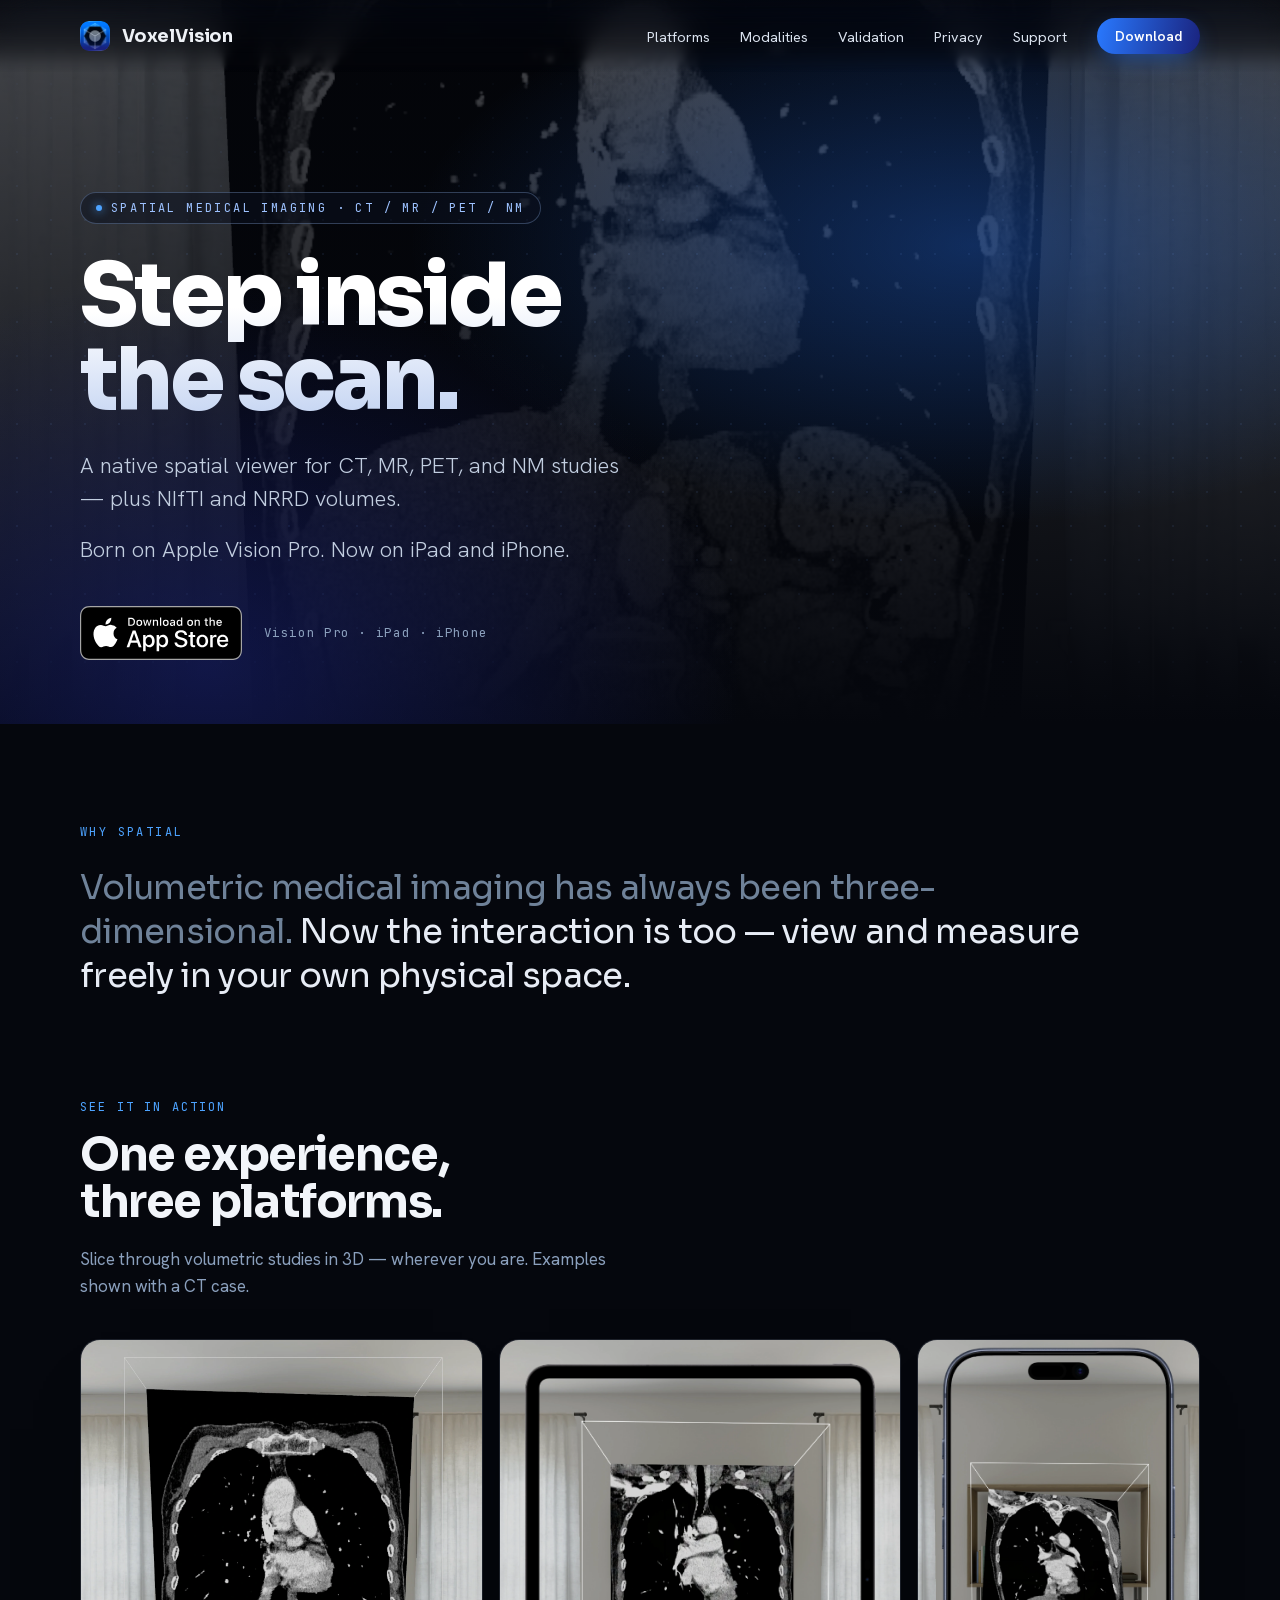
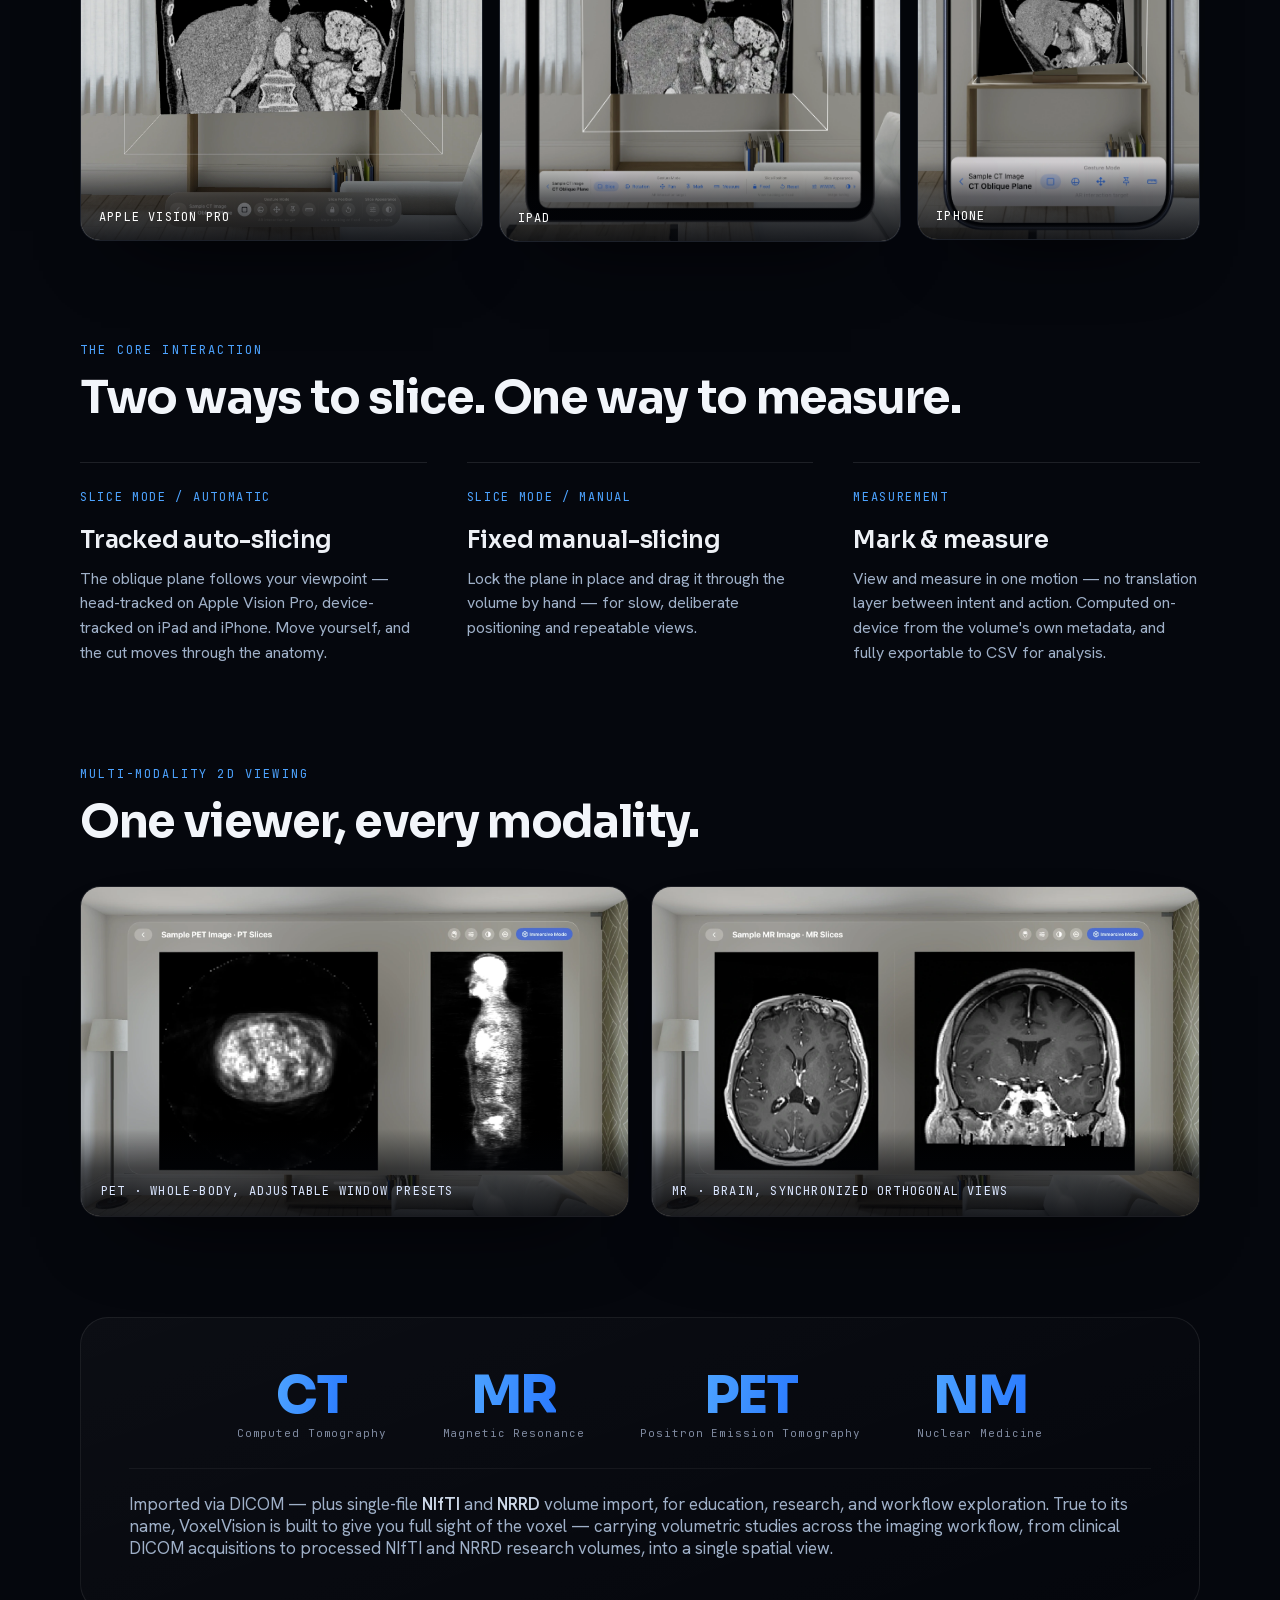
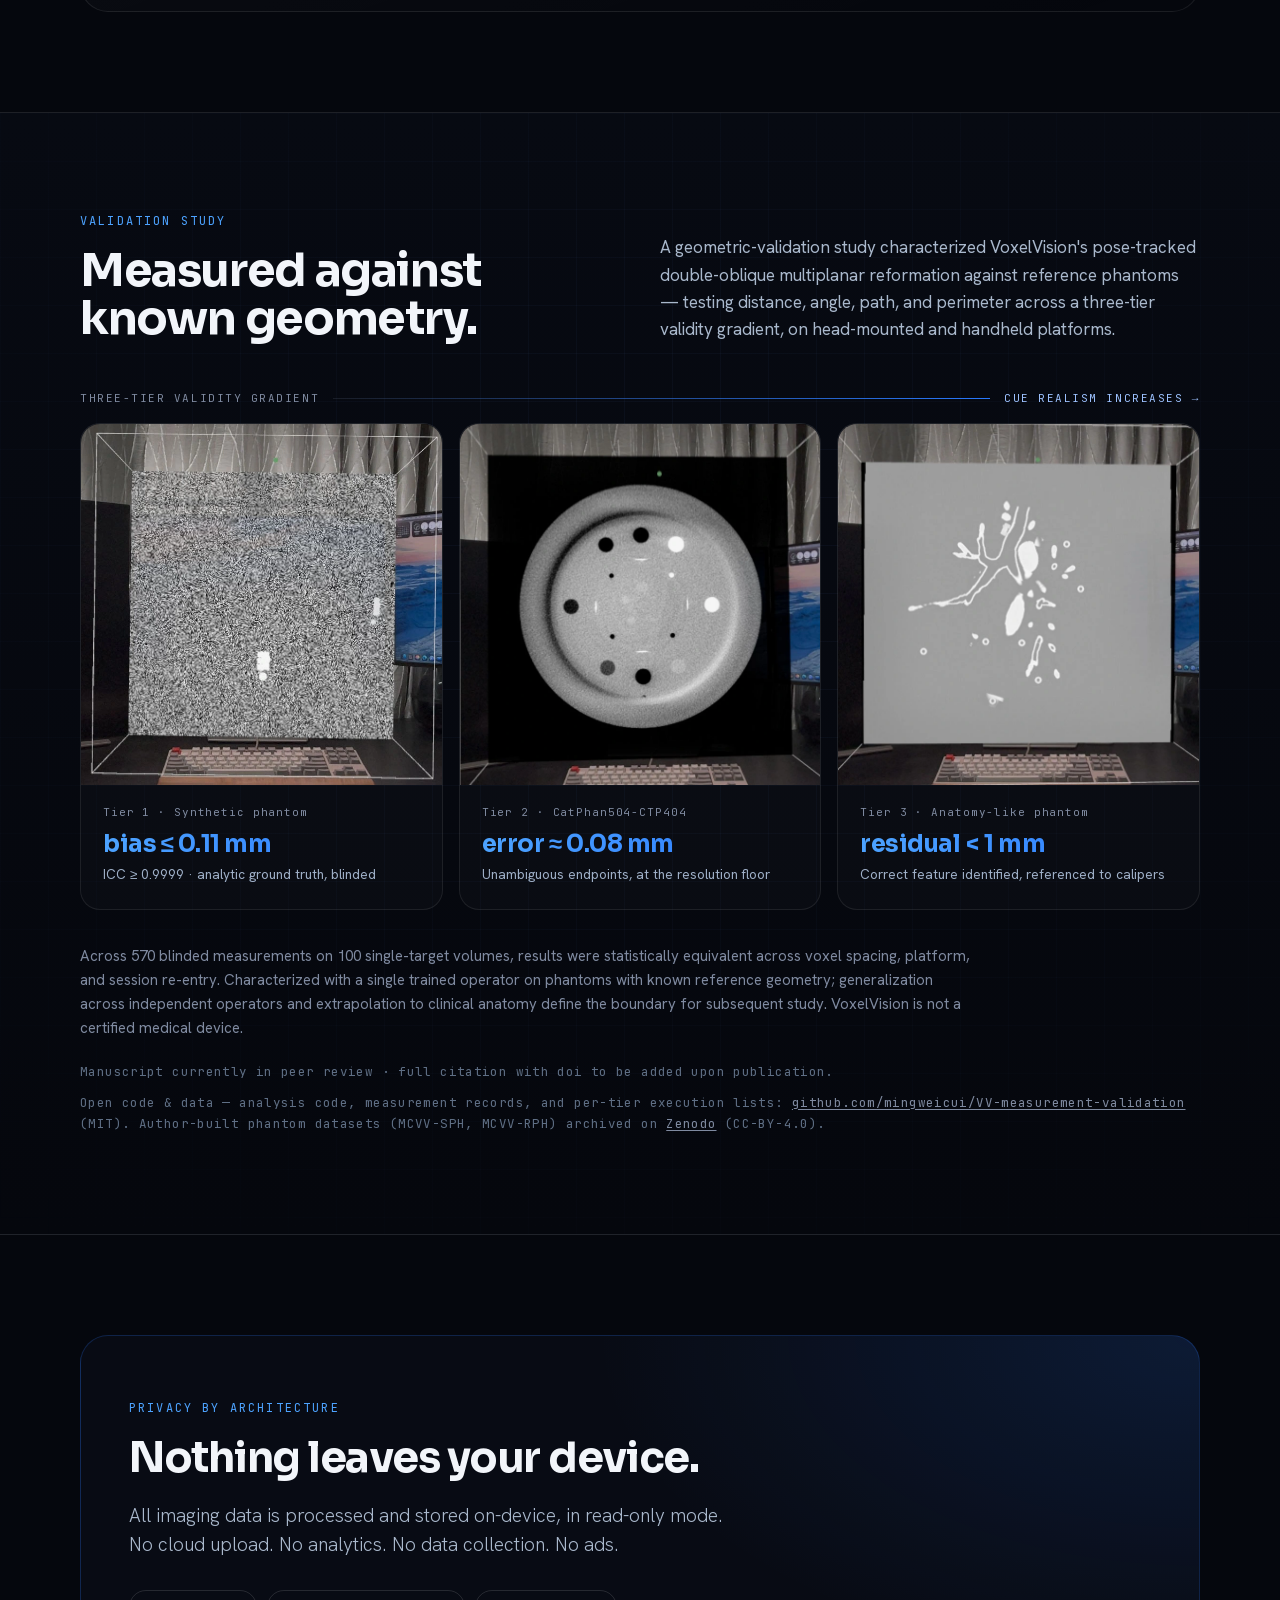
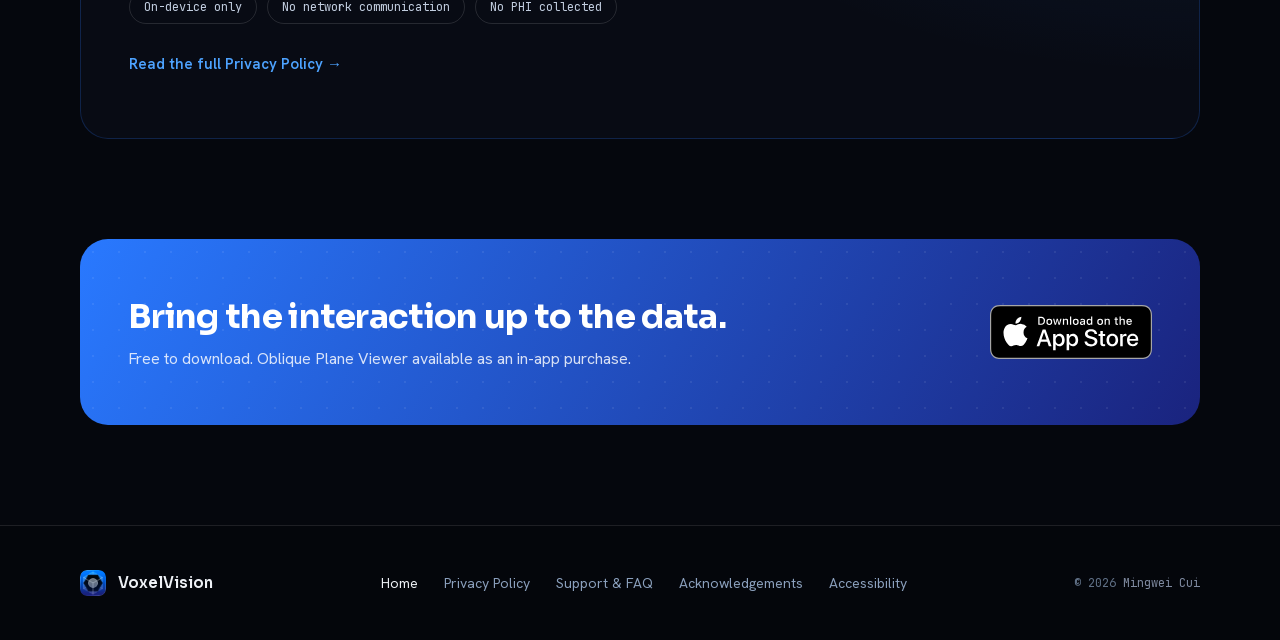
==== commit a1e0265d: "refactor: unify page shell and design tokens A shared stylesheet and script replace the per-page inl" ====
--- a/index.html
+++ b/index.html
@@ -1,16 +1,48 @@
 <!DOCTYPE html>
-<html>
+<html lang="en">
 <head>
 <meta charset="utf-8">
 <meta name="viewport" content="width=device-width, initial-scale=1">
 <meta name="color-scheme" content="dark">
+<title>VoxelVision — AR Medical Imaging for Apple Vision Pro, iPad, and iPhone</title>
+<meta name="description" content="View & measure MPR in 3D space. CT, MR, PET, and NM via DICOM, plus NIfTI and NRRD volumes. Born on Apple Vision Pro. Now on iPad and iPhone.">
+<link rel="canonical" href="https://voxelvision.app/">
 <link rel="icon" type="image/png" sizes="128x128" href="assets/icon_128.png">
-<style>
-  /* Fallback for browsers that force-darken page colors (e.g. Edge mobile website dark mode):
-     gradient-clipped text becomes plain light text instead of inheriting a darkened gradient. */
-  html.no-gtx .gtx { background-image:none!important; -webkit-text-fill-color:currentColor!important; color:var(--gtx-fb,#ffffff)!important; }
-</style>
+<meta property="og:type" content="website">
+<meta property="og:title" content="VoxelVision — AR Medical Imaging for Apple Vision Pro, iPad, and iPhone">
+<meta property="og:description" content="View & measure MPR in 3D space. CT, MR, PET, and NM via DICOM, plus NIfTI and NRRD volumes.">
+<meta property="og:url" content="https://voxelvision.app/">
+<meta property="og:image" content="https://voxelvision.app/assets/og-card.jpg">
+<meta property="og:image:type" content="image/jpeg">
+<meta property="og:image:width" content="1200">
+<meta property="og:image:height" content="630">
+<meta property="og:image:alt" content="Two MR brain slices displayed side by side in a room, viewed in VoxelVision.">
+<meta name="twitter:card" content="summary_large_image">
+<link rel="preload" as="font" type="font/woff2" crossorigin href="assets/fonts/Sora-800-latin.woff2">
+<link rel="preload" as="font" type="font/woff2" crossorigin href="assets/fonts/Sora-700-latin.woff2">
+<link rel="preload" as="font" type="font/woff2" crossorigin href="assets/fonts/HankenGrotesk-400-latin.woff2">
+<link rel="preload" as="font" type="font/woff2" crossorigin href="assets/fonts/JetBrainsMono-400-latin.woff2">
+<link rel="stylesheet" href="assets/site.css">
+<script type="application/ld+json">
+{
+  "@context": "https://schema.org",
+  "@type": "SoftwareApplication",
+  "name": "VoxelVision AR Medical Imaging",
+  "url": "https://voxelvision.app/",
+  "downloadUrl": "https://apps.apple.com/app/voxelvision/id6762214194",
+  "image": "https://voxelvision.app/assets/og-card.png",
+  "operatingSystem": "visionOS, iPadOS, iOS",
+  "applicationCategory": "EducationalApplication",
+  "applicationSubCategory": "Medical image viewer",
+  "description": "A native spatial viewer for CT, MR, PET, and NM studies, plus NIfTI and NRRD volumes. For study, research, teaching, and workflow exploration. Not a medical device and not intended for clinical diagnosis or treatment.",
+  "offers": { "@type": "Offer", "price": "0", "priceCurrency": "USD" },
+  "author": { "@type": "Person", "name": "Mingwei Cui", "url": "https://mingweicui.github.io/" },
+  "publisher": { "@type": "Person", "name": "Mingwei Cui" }
+}
+</script>
 <script>
+/* Detect browsers that force-darken page colours, so gradient-clipped text can
+   fall back to a plain light fill instead of a darkened gradient. */
 (function(){
   var done=false,t=null;
   function probe(){
@@ -28,101 +60,60 @@
   new MutationObserver(schedule).observe(document.head,{childList:true,subtree:true});
 })();
 </script>
-<script src="./support.js"></script>
+<script src="./ct.js"></script>
+<script defer src="assets/site.js"></script>
 </head>
 <body>
-<x-dc>
-<helmet>
-<title>VoxelVision — AR Medical Imaging for Apple Vision Pro, iPad, and iPhone</title>
-<meta name="description" content="View & measure MPR in 3D space. CT, MR, PET, and NM via DICOM, plus NIfTI and NRRD volumes. Born on Apple Vision Pro. Now on iPad and iPhone.">
-<meta property="og:type" content="website">
-<meta property="og:title" content="VoxelVision — AR Medical Imaging for Apple Vision Pro, iPad, and iPhone">
-<meta property="og:description" content="View & measure MPR in 3D space. CT, MR, PET, and NM via DICOM, plus NIfTI and NRRD volumes.">
-<meta property="og:image" content="https://voxelvision.app/assets/icon.png">
-<meta property="og:url" content="https://voxelvision.app/">
-<meta name="twitter:card" content="summary">
-<meta name="viewport" content="width=device-width, initial-scale=1.0">
-<link rel="preconnect" href="https://fonts.googleapis.com">
-<link rel="preconnect" href="https://fonts.gstatic.com" crossorigin>
-<link href="https://fonts.googleapis.com/css2?family=Sora:wght@300;400;500;600;700;800&family=Hanken+Grotesk:wght@300;400;500;600;700&family=JetBrains+Mono:wght@400;500;600&display=swap" rel="stylesheet">
-<style>
-  * { box-sizing: border-box; }
-  html, body { margin:0; padding:0; background:#05070d; color-scheme:dark; }
-  a { text-decoration:none; }
-  @keyframes vvfloat { 0%,100% { transform: translateY(0); } 50% { transform: translateY(-16px); } }
-  @keyframes vvpulse { 0%,100% { opacity:.4; transform:scale(1); } 50% { opacity:1; transform:scale(1.25); } }
-  @keyframes vvdrift { 0% { background-position:0 0; } 100% { background-position:340px 340px; } }
-  @keyframes vvrise { from { opacity:0; transform:translateY(24px); } to { opacity:1; transform:translateY(0); } }
-
-  @media (max-width:860px){
-    .vvnav{padding:14px 18px!important;}
-    .vvlinks{gap:12px 16px!important;font-size:13px!important;flex-wrap:wrap!important;justify-content:flex-end!important;}
-  }
-  @media (max-width:720px){
-    .vvplat{grid-template-columns:1fr!important;}
-  }
-  .vvmods>div{align-items:center; text-align:center;}
-  @media (max-width:720px){
-    .vvhero{padding:72px 22px 48px!important;}
-    .vvlead{font-size:19px!important;}
-    .vvwhy{padding:56px 22px!important;}
-    .vvwhy-p{font-size:25px!important;}
-    .vvsec-plat{padding:8px 22px 68px!important;}
-    .vvsec-core{padding:0 22px 68px!important;}
-    .vvcard{padding:28px 22px!important;}
-    .vvsec-mod{padding:68px 0!important;}
-    .vvmod-in{padding:0 22px!important;}
-    .vvsec-strip{padding:8px 22px 68px!important;}
-    .vvstrip-card{padding:36px 22px!important;}
-    .vvsec-res{padding:68px 0!important;}
-    .vvres-in{padding:0 22px!important;}
-    .vvgrad{flex-direction:column!important; align-items:flex-start!important; gap:4px!important;}
-    .vvgrad>span:nth-child(2){display:none!important;}
-    .vvsec-priv{padding:0 22px 68px!important;}
-    .vvpriv-card{padding:40px 24px!important;}
-    .vvpriv-h2{font-size:32px!important;}
-    .vvsec-cta{padding:0 22px 32px!important;}
-    .vvcta-card{padding:40px 26px!important;}
-    .vvcta-h3{font-size:28px!important;}
-    .vvfoot{padding:36px 22px!important;}
-  }
-</style>
-</helmet>
-
-<div style="background:#05070d; color:#eef1f6; font-family:'Hanken Grotesk',sans-serif; overflow:hidden; -webkit-font-smoothing:antialiased;">
+<div style="background:#05070d; color:#eef1f6; font-family:'Hanken Grotesk',sans-serif; overflow-x:clip; -webkit-font-smoothing:antialiased;">
+
+  <a class="vvskip" href="#main">Skip to main content</a>
+
 
   <!-- ================= NAV ================= -->
-  <nav class="vvnav" style="position:sticky; top:0; z-index:50; display:flex; align-items:center; justify-content:space-between; padding:18px 40px; background:rgba(5,7,13,.72); backdrop-filter:blur(18px); border-bottom:1px solid rgba(255,255,255,.06);">
+  <nav class="vvnav vvnav-home" aria-label="Primary">
+    <span class="vvnav-frost" aria-hidden="true"><i></i><i></i><i></i><i></i></span>
     <a href="index.html" style="display:flex; align-items:center; gap:12px; color:#eef1f6;">
-      <img src="assets/icon_128.png" alt="VoxelVision" style="width:30px; height:30px; border-radius:9px; display:block;">
+      <img width="128" height="128" src="assets/icon_128.png" alt="VoxelVision" style="width:30px; height:30px; border-radius:9px; display:block;">
       <span style="font-family:'Sora',sans-serif; font-weight:700; font-size:18px; letter-spacing:-.01em;">VoxelVision</span>
     </a>
-    <div class="vvlinks" style="display:flex; align-items:center; gap:30px; font-size:14.5px; color:#9fb0c8;">
-      <a href="#platforms" style="color:#9fb0c8;">Platforms</a>
-      <a href="#modalities" style="color:#9fb0c8;">Modalities</a>
-      <a href="#research" style="color:#9fb0c8;">Validation</a>
-      <a href="support.html" style="color:#9fb0c8;">Support</a>
-      <a href="privacy.html" style="color:#9fb0c8;">Privacy</a>
-      <a class="vvcta" href="https://apps.apple.com/app/voxelvision/id6762214194?pt=127449969&ct=landing&mt=8" style="color:#fff; background:linear-gradient(100deg,#2979FF,#1A237E); padding:9px 18px; border-radius:999px; font-weight:600; font-size:14px; box-shadow:0 8px 24px -8px rgba(41,121,255,.7);">Download</a>
+    <div class="vvlinks" style="display:flex; align-items:center; gap:30px; font-size:14.5px;">
+      <details class="vvmenu">
+        <summary>Menu</summary>
+        <nav class="vvmenu-panel vvglass" aria-label="More pages">
+        <a class="vvm-a" href="#platforms">Platforms</a>
+        <a class="vvm-a" href="#modalities">Modalities</a>
+        <a class="vvm-a" href="#research">Validation</a>
+        <a class="vvm-b" href="privacy.html">Privacy</a>
+        <a class="vvm-b" href="support.html">Support</a>
+        </nav>
+      </details>
+      <a class="vvnav-a" href="#platforms">Platforms</a>
+      <a class="vvnav-a" href="#modalities">Modalities</a>
+      <a class="vvnav-a" href="#research">Validation</a>
+      <a class="vvnav-b" href="privacy.html">Privacy</a>
+      <a class="vvnav-b" href="support.html">Support</a>
+      <a class="vvcta" href="https://apps.apple.com/app/voxelvision/id6762214194?pt=127449969&ct=landing&mt=8" style="color:#fff; background:linear-gradient(100deg,#2979FF,#1A237E); padding:9px 18px; border-radius:999px; font-weight:600; font-size:14px; box-shadow:0 8px 24px -8px rgba(41,121,255,.7);" aria-label="Download VoxelVision on the App Store"><svg class="vvcta-ico" width="17" height="17" viewBox="0 0 24 24" fill="none" stroke="currentColor" stroke-width="2.2" stroke-linecap="round" stroke-linejoin="round" aria-hidden="true"><path d="M12 3v11"/><path d="M7.5 10l4.5 4.5 4.5-4.5"/><path d="M4.5 20h15"/></svg><span class="vvcta-txt">Download</span></a>
     </div>
   </nav>
+
+  <main id="main">
 
   <!-- ================= HERO ================= -->
   <header class="vvherowrap" style="position:relative; overflow:hidden;">
-    <img src="assets/immersive-visionpro.png" alt="" style="position:absolute; inset:0; width:100%; height:100%; object-fit:cover; opacity:.5;">
+    <picture><source type="image/webp" srcset="assets/immersive-visionpro.webp"><img width="1364" height="1704" src="assets/immersive-visionpro.png" alt="" style="position:absolute; inset:0; width:100%; height:100%; object-fit:cover; opacity:.5;"></picture>
     <div style="position:absolute; inset:0; background:radial-gradient(80% 70% at 76% 34%, rgba(41,121,255,.34) 0%, transparent 55%), radial-gradient(70% 90% at 16% 92%, rgba(26,35,126,.5) 0%, transparent 60%), linear-gradient(180deg, rgba(5,7,13,.4) 0%, rgba(5,7,13,.72) 52%, #05070d 100%);"></div>
     <div style="position:absolute; inset:0; background-image:radial-gradient(rgba(120,170,255,.16) 1px, transparent 1.5px); background-size:34px 34px; opacity:.5; mask-image:linear-gradient(180deg,transparent,#000 35%,#000 72%,transparent); animation:vvdrift 40s linear infinite;"></div>
 
-    <div class="vvhero" style="position:relative; max-width:1200px; margin:0 auto; padding:120px 40px 64px;">
+    <div class="vvhero" style="position:relative; max-width:var(--vv-max); margin:0 auto; padding:120px var(--vv-gut) 64px;">
       <div style="max-width:760px; animation:vvrise .8s ease both;">
-        <div style="display:inline-flex; align-items:center; gap:9px; font-family:'JetBrains Mono',monospace; font-size:12px; letter-spacing:.2em; text-transform:uppercase; color:#9dc2ff; border:1px solid rgba(157,194,255,.28); border-radius:999px; padding:7px 15px; margin-bottom:30px;">
+        <div class="vvchip" style="display:inline-flex; align-items:center; gap:9px; font-family:'JetBrains Mono',monospace; font-size:12px; letter-spacing:.2em; text-transform:uppercase; color:#9dc2ff; border:1px solid rgba(157,194,255,.28); border-radius:999px; padding:7px 15px; margin-bottom:30px;">
           <span style="width:6px; height:6px; border-radius:50%; background:#4DA3FF; box-shadow:0 0 10px #4DA3FF; animation:vvpulse 2.4s ease-in-out infinite;"></span>Spatial medical imaging · CT / MR / PET / NM
         </div>
         <h1 class="gtx" style="font-family:'Sora',sans-serif; font-size:clamp(40px,10vw,88px); line-height:.96; letter-spacing:-.04em; font-weight:800; margin:0 0 26px; color:#ffffff; background:linear-gradient(178deg,#ffffff 30%,#b9ccf0); -webkit-background-clip:text; background-clip:text; -webkit-text-fill-color:transparent;">Step inside<br>the scan.</h1>
         <p class="vvlead" style="font-size:22px; line-height:1.5; color:#c2cee0; max-width:560px; margin:0 0 18px; font-weight:300;">A native spatial viewer for CT, MR, PET, and NM studies — plus NIfTI and NRRD volumes.</p>
         <p class="vvlead" style="font-size:22px; line-height:1.5; color:#c2cee0; max-width:560px; margin:0 0 40px; font-weight:300;">Born on Apple Vision Pro. Now on iPad and iPhone.</p>
         <div style="display:flex; align-items:center; gap:22px; flex-wrap:wrap;">
-          <a href="https://apps.apple.com/app/voxelvision/id6762214194?pt=127449969&ct=landing&mt=8"><img src="https://developer.apple.com/assets/elements/badges/download-on-the-app-store.svg" alt="Download on the App Store" style="height:54px; display:block;"></a>
+          <a href="https://apps.apple.com/app/voxelvision/id6762214194?pt=127449969&ct=landing&mt=8"><img src="assets/app-store-badge.svg" alt="Download on the App Store" width="120" height="40" style="height:54px; width:auto; display:block;"></a>
           <span style="font-family:'JetBrains Mono',monospace; font-size:12.5px; letter-spacing:.05em; color:#8ba0bd;">Vision&nbsp;Pro · iPad · iPhone</span>
         </div>
       </div>
@@ -130,55 +121,55 @@
   </header>
 
   <!-- ================= PROBLEM STATEMENT ================= -->
-  <section class="vvwhy" style="max-width:1000px; margin:0 auto; padding:72px 40px;">
+  <section class="vvwhy" style="max-width:var(--vv-max); margin:0 auto; padding:var(--vv-sec) var(--vv-gut) 0;">
     <div style="font-family:'JetBrains Mono',monospace; font-size:12px; letter-spacing:.2em; text-transform:uppercase; color:#4DA3FF; margin-bottom:26px;">Why spatial</div>
-    <p class="vvwhy-p" style="font-family:'Sora',sans-serif; font-size:34px; line-height:1.3; letter-spacing:-.02em; font-weight:400; margin:0; color:#e7ecf5;"><span style="color:#6f8299;">Volumetric medical imaging has always been three-dimensional.</span> Now the interaction is too — view and measure freely in your own physical space.</p>
+    <p class="vvwhy-p" style="max-width:1000px; font-family:'Sora',sans-serif; font-size:34px; line-height:1.3; letter-spacing:-.02em; font-weight:400; margin:0; color:#e7ecf5;"><span style="color:#6f8299;">Volumetric medical imaging has always been three-dimensional.</span> Now the interaction is too — view and measure freely in your own physical space.</p>
   </section>
 
   <!-- ================= PLATFORMS ================= -->
-  <section id="platforms" class="vvsec-plat" style="max-width:1200px; margin:0 auto; padding:20px 40px 100px;">
-    <div style="display:flex; align-items:flex-end; justify-content:space-between; margin-bottom:40px; flex-wrap:wrap; gap:16px;">
+  <section id="platforms" class="vvsec-plat" style="max-width:var(--vv-max); margin:0 auto; padding:var(--vv-sec) var(--vv-gut) 0;">
+    <div style="margin-bottom:40px;">
       <div>
         <div style="font-family:'JetBrains Mono',monospace; font-size:12px; letter-spacing:.18em; text-transform:uppercase; color:#4DA3FF; margin-bottom:16px;">See it in action</div>
         <h2 style="font-family:'Sora',sans-serif; font-size:clamp(30px,6vw,46px); line-height:1.04; letter-spacing:-.03em; font-weight:700; margin:0; color:#f2f5fa;">One experience,<br>three platforms.</h2>
       </div>
-      <p style="font-size:16px; color:#8ba0bd; max-width:320px; margin:0;">Slice through volumetric studies in 3D — wherever you are. Examples shown with a CT case.</p>
+      <p style="font-size:17px; line-height:1.55; color:#8ba0bd; max-width:560px; margin:20px 0 0;">Slice through volumetric studies in 3D — wherever you are. Examples shown with a CT case.</p>
     </div>
     <div class="vvplat" style="display:grid; grid-template-columns:0.8fr 0.8fr 0.562fr; gap:16px; align-items:start;">
-      <figure style="margin:0; position:relative; border-radius:20px; overflow:hidden; border:1px solid rgba(255,255,255,.08); background:#0a0e18; box-shadow:0 40px 80px -50px #000;">
-        <img src="assets/immersive-visionpro.png" alt="Oblique Plane Viewer on Apple Vision Pro" style="width:100%; height:auto; display:block;">
-        <figcaption style="position:absolute; left:18px; bottom:16px; font-family:'JetBrains Mono',monospace; font-size:12px; letter-spacing:.1em; color:#fff; text-shadow:0 1px 8px #000;">APPLE VISION PRO</figcaption>
+      <figure style="margin:0; position:relative; border-radius:var(--r-card); overflow:hidden; border:1px solid rgba(255,255,255,.08); background:#0a0e18; box-shadow:0 40px 80px -50px #000;">
+        <picture><source type="image/webp" srcset="assets/immersive-visionpro.webp"><img width="1364" height="1704" src="assets/immersive-visionpro.png" alt="Oblique Plane Viewer on Apple Vision Pro" style="width:100%; height:auto; display:block;"></picture>
+        <figcaption style="position:absolute; left:0; right:0; bottom:0; padding:46px 18px 15px; background:linear-gradient(180deg,rgba(2,4,9,0) 0%,rgba(2,4,9,.55) 45%,rgba(2,4,9,.86) 100%); font-family:'JetBrains Mono',monospace; font-size:12px; letter-spacing:.1em; color:#fff;">APPLE VISION PRO</figcaption>
       </figure>
-      <figure style="margin:0; position:relative; border-radius:20px; overflow:hidden; border:1px solid rgba(255,255,255,.08); background:#0a0e18; box-shadow:0 40px 80px -50px #000;">
-        <img src="assets/immersive-ipad.png" alt="Oblique Plane Viewer on iPad" style="width:100%; height:auto; display:block;">
-        <figcaption style="position:absolute; left:18px; bottom:16px; font-family:'JetBrains Mono',monospace; font-size:12px; letter-spacing:.1em; color:#fff; text-shadow:0 1px 8px #000;">IPAD</figcaption>
+      <figure style="margin:0; position:relative; border-radius:var(--r-card); overflow:hidden; border:1px solid rgba(255,255,255,.08); background:#0a0e18; box-shadow:0 40px 80px -50px #000;">
+        <picture><source type="image/webp" srcset="assets/immersive-ipad.webp"><img width="1858" height="2323" src="assets/immersive-ipad.png" alt="Oblique Plane Viewer on iPad" style="width:100%; height:auto; display:block;"></picture>
+        <figcaption style="position:absolute; left:0; right:0; bottom:0; padding:46px 18px 15px; background:linear-gradient(180deg,rgba(2,4,9,0) 0%,rgba(2,4,9,.55) 45%,rgba(2,4,9,.86) 100%); font-family:'JetBrains Mono',monospace; font-size:12px; letter-spacing:.1em; color:#fff;">IPAD</figcaption>
       </figure>
-      <figure style="margin:0; position:relative; border-radius:20px; overflow:hidden; border:1px solid rgba(255,255,255,.08); background:#0a0e18; box-shadow:0 40px 80px -50px #000;">
-        <img src="assets/immersive-iphone.png" alt="Oblique Plane Viewer on iPhone" style="width:100%; height:auto; display:block;">
-        <figcaption style="position:absolute; left:18px; bottom:16px; font-family:'JetBrains Mono',monospace; font-size:12px; letter-spacing:.1em; color:#fff; text-shadow:0 1px 8px #000;">IPHONE</figcaption>
+      <figure style="margin:0; position:relative; border-radius:var(--r-card); overflow:hidden; border:1px solid rgba(255,255,255,.08); background:#0a0e18; box-shadow:0 40px 80px -50px #000;">
+        <picture><source type="image/webp" srcset="assets/immersive-iphone.webp"><img width="1320" height="2347" src="assets/immersive-iphone.png" alt="Oblique Plane Viewer on iPhone" style="width:100%; height:auto; display:block;"></picture>
+        <figcaption style="position:absolute; left:0; right:0; bottom:0; padding:46px 18px 15px; background:linear-gradient(180deg,rgba(2,4,9,0) 0%,rgba(2,4,9,.55) 45%,rgba(2,4,9,.86) 100%); font-family:'JetBrains Mono',monospace; font-size:12px; letter-spacing:.1em; color:#fff;">IPHONE</figcaption>
       </figure>
     </div>
   </section>
 
   <!-- ================= INTERACTION FEATURES ================= -->
-  <section class="vvsec-core" style="max-width:1200px; margin:0 auto; padding:0 40px 100px;">
+  <section class="vvsec-core" style="max-width:var(--vv-max); margin:0 auto; padding:var(--vv-sec) var(--vv-gut) 0;">
     <div style="margin-bottom:40px;">
       <div style="font-family:'JetBrains Mono',monospace; font-size:12px; letter-spacing:.18em; text-transform:uppercase; color:#4DA3FF; margin-bottom:16px;">The core interaction</div>
-      <h2 style="font-family:'Sora',sans-serif; font-size:clamp(30px,6vw,46px); line-height:1.04; letter-spacing:-.03em; font-weight:700; margin:0; color:#f2f5fa;">Two ways to view and measure.</h2>
-    </div>
-    <div style="display:grid; grid-template-columns:repeat(auto-fit,minmax(230px,1fr)); gap:20px;">
-      <div class="vvcard" style="padding:34px 30px; border:1px solid rgba(255,255,255,.08); border-radius:20px; background:linear-gradient(180deg,rgba(41,121,255,.06),rgba(255,255,255,.01));">
-        <div style="font-family:'JetBrains Mono',monospace; font-size:12px; color:#4DA3FF; letter-spacing:.14em; margin-bottom:20px;">01 / AUTOMATIC</div>
+      <h2 style="font-family:'Sora',sans-serif; font-size:clamp(30px,6vw,46px); line-height:1.04; letter-spacing:-.03em; font-weight:700; margin:0; color:#f2f5fa;">Two ways to slice. One way to measure.</h2>
+    </div>
+    <div class="vvcore-grid">
+      <div class="vvcard">
+        <div style="font-family:'JetBrains Mono',monospace; font-size:12px; color:#4DA3FF; letter-spacing:.14em; margin-bottom:20px;">SLICE MODE / AUTOMATIC</div>
         <h3 style="font-family:'Sora',sans-serif; font-size:24px; font-weight:600; letter-spacing:-.01em; margin:0 0 12px;">Tracked auto-slicing</h3>
         <p style="font-size:16px; line-height:1.55; color:#9fb0c8; margin:0;">The oblique plane follows your viewpoint — head-tracked on Apple Vision Pro, device-tracked on iPad and iPhone. Move yourself, and the cut moves through the anatomy.</p>
       </div>
-      <div class="vvcard" style="padding:34px 30px; border:1px solid rgba(255,255,255,.08); border-radius:20px; background:linear-gradient(180deg,rgba(41,121,255,.06),rgba(255,255,255,.01));">
-        <div style="font-family:'JetBrains Mono',monospace; font-size:12px; color:#4DA3FF; letter-spacing:.14em; margin-bottom:20px;">02 / MANUAL</div>
+      <div class="vvcard">
+        <div style="font-family:'JetBrains Mono',monospace; font-size:12px; color:#4DA3FF; letter-spacing:.14em; margin-bottom:20px;">SLICE MODE / MANUAL</div>
         <h3 style="font-family:'Sora',sans-serif; font-size:24px; font-weight:600; letter-spacing:-.01em; margin:0 0 12px;">Fixed manual-slicing</h3>
         <p style="font-size:16px; line-height:1.55; color:#9fb0c8; margin:0;">Lock the plane in place and drag it through the volume by hand — for slow, deliberate positioning and repeatable views.</p>
       </div>
-      <div class="vvcard" style="padding:34px 30px; border:1px solid rgba(255,255,255,.08); border-radius:20px; background:linear-gradient(180deg,rgba(41,121,255,.06),rgba(255,255,255,.01));">
-        <div style="font-family:'JetBrains Mono',monospace; font-size:12px; color:#4DA3FF; letter-spacing:.14em; margin-bottom:20px;">03 / MEASURE</div>
+      <div class="vvcard">
+        <div style="font-family:'JetBrains Mono',monospace; font-size:12px; color:#4DA3FF; letter-spacing:.14em; margin-bottom:20px;">MEASUREMENT</div>
         <h3 style="font-family:'Sora',sans-serif; font-size:24px; font-weight:600; letter-spacing:-.01em; margin:0 0 12px;">Mark &amp; measure</h3>
         <p style="font-size:16px; line-height:1.55; color:#9fb0c8; margin:0;">View and measure in one motion — no translation layer between intent and action. Computed on-device from the volume's own metadata, and fully exportable to CSV for analysis.</p>
       </div>
@@ -186,29 +177,28 @@
   </section>
 
   <!-- ================= MODALITY SHOWCASE ================= -->
-  <section id="modalities" class="vvsec-mod" style="position:relative; padding:100px 0;">
-    <div style="position:absolute; inset:0; background:radial-gradient(60% 60% at 50% 0%, rgba(41,121,255,.1), transparent 70%);"></div>
-    <div class="vvmod-in" style="position:relative; max-width:1200px; margin:0 auto; padding:0 40px;">
-      <div style="text-align:center; margin-bottom:48px;">
+  <section id="modalities" class="vvsec-mod" style="max-width:var(--vv-max); margin:0 auto; padding:var(--vv-sec) var(--vv-gut) 0;">
+    <div class="vvmod-in">
+      <div style="margin-bottom:40px;">
         <div style="font-family:'JetBrains Mono',monospace; font-size:12px; letter-spacing:.18em; text-transform:uppercase; color:#4DA3FF; margin-bottom:16px;">Multi-modality 2D viewing</div>
-        <h2 style="font-family:'Sora',sans-serif; font-size:clamp(30px,6vw,46px); line-height:1.04; letter-spacing:-.03em; font-weight:700; margin:0; color:#f2f5fa;">Every modality, in full color.</h2>
+        <h2 style="font-family:'Sora',sans-serif; font-size:clamp(30px,6vw,46px); line-height:1.04; letter-spacing:-.03em; font-weight:700; margin:0; color:#f2f5fa;">One viewer, every modality.</h2>
       </div>
       <div style="display:grid; grid-template-columns:repeat(auto-fit,minmax(300px,1fr)); gap:22px;">
-        <figure style="margin:0; position:relative; border-radius:20px; overflow:hidden; border:1px solid rgba(255,255,255,.09); box-shadow:0 40px 90px -50px #000;">
-          <img src="assets/screenshot-pt.png" alt="Whole-body PET" style="width:100%; height:360px; object-fit:cover; display:block;">
-          <figcaption style="position:absolute; left:20px; bottom:18px; font-family:'JetBrains Mono',monospace; font-size:12px; letter-spacing:.1em; color:#dbe6ff; text-shadow:0 1px 8px #000;">PET · WHOLE-BODY, ADJUSTABLE WINDOW PRESETS</figcaption>
+        <figure style="margin:0; position:relative; border-radius:var(--r-card); overflow:hidden; border:1px solid rgba(255,255,255,.09); box-shadow:0 40px 90px -50px #000;">
+          <picture><source type="image/webp" srcset="assets/screenshot-pt.webp"><img width="1600" height="965" src="assets/screenshot-pt.png" alt="Whole-body PET" style="width:100%; height:auto; aspect-ratio:1600/965; display:block;"></picture>
+          <figcaption style="position:absolute; left:0; right:0; bottom:0; padding:54px 20px 17px; background:linear-gradient(180deg,rgba(2,4,9,0) 0%,rgba(2,4,9,.55) 45%,rgba(2,4,9,.86) 100%); font-family:'JetBrains Mono',monospace; font-size:12px; letter-spacing:.1em; color:#dbe6ff;">PET · WHOLE-BODY, ADJUSTABLE WINDOW PRESETS</figcaption>
         </figure>
-        <figure style="margin:0; position:relative; border-radius:20px; overflow:hidden; border:1px solid rgba(255,255,255,.09); box-shadow:0 40px 90px -50px #000;">
-          <img src="assets/screenshot-mr.png" alt="MR brain imaging" style="width:100%; height:360px; object-fit:cover; display:block;">
-          <figcaption style="position:absolute; left:20px; bottom:18px; font-family:'JetBrains Mono',monospace; font-size:12px; letter-spacing:.1em; color:#dbe6ff; text-shadow:0 1px 8px #000;">MR · BRAIN, SYNCHRONIZED ORTHOGONAL VIEWS</figcaption>
+        <figure style="margin:0; position:relative; border-radius:var(--r-card); overflow:hidden; border:1px solid rgba(255,255,255,.09); box-shadow:0 40px 90px -50px #000;">
+          <picture><source type="image/webp" srcset="assets/screenshot-mr.webp"><img width="1600" height="965" src="assets/screenshot-mr.png" alt="MR brain imaging" style="width:100%; height:auto; aspect-ratio:1600/965; display:block;"></picture>
+          <figcaption style="position:absolute; left:0; right:0; bottom:0; padding:54px 20px 17px; background:linear-gradient(180deg,rgba(2,4,9,0) 0%,rgba(2,4,9,.55) 45%,rgba(2,4,9,.86) 100%); font-family:'JetBrains Mono',monospace; font-size:12px; letter-spacing:.1em; color:#dbe6ff;">MR · BRAIN, SYNCHRONIZED ORTHOGONAL VIEWS</figcaption>
         </figure>
       </div>
     </div>
   </section>
 
   <!-- ================= SUPPORTED MODALITIES STRIP ================= -->
-  <section class="vvsec-strip" style="max-width:1200px; margin:0 auto; padding:20px 40px 100px;">
-    <div class="vvstrip-card" style="border:1px solid rgba(255,255,255,.08); border-radius:24px; padding:52px 48px; background:linear-gradient(160deg,rgba(255,255,255,.03),rgba(255,255,255,0));">
+  <section class="vvsec-strip" style="max-width:var(--vv-max); margin:0 auto; padding:var(--vv-sec) var(--vv-gut) 0;">
+    <div class="vvstrip-card" style="border:1px solid rgba(255,255,255,.08); border-radius:var(--r-panel); padding:52px var(--panel-pad); background:linear-gradient(160deg,rgba(255,255,255,.03),rgba(255,255,255,0));">
       <div class="vvmods" style="display:flex; flex-wrap:wrap; justify-content:center; align-items:baseline; gap:16px clamp(22px,7vw,56px); margin-bottom:28px;">
         <div style="display:flex; flex-direction:column; gap:4px;">
           <span class="gtx" style="--gtx-fb:#3E8EF7; font-family:'Sora',sans-serif; font-size:clamp(34px,8vw,52px); font-weight:800; letter-spacing:-.03em; background:linear-gradient(100deg,#4DA3FF,#2979FF); -webkit-background-clip:text; background-clip:text; color:transparent; line-height:1;">CT</span>
@@ -227,14 +217,14 @@
           <span style="font-family:'JetBrains Mono',monospace; font-size:11px; letter-spacing:.08em; color:#7f8aa0;">Nuclear Medicine</span>
         </div>
       </div>
-      <p style="font-size:17px; color:#9fb0c8; margin:0; border-top:1px solid rgba(255,255,255,.07); padding-top:24px;">Imported via DICOM — plus single-file <strong style="color:#cdd8e8; font-weight:600;">NIfTI</strong> and <strong style="color:#cdd8e8; font-weight:600;">NRRD</strong> volume import, for education, research, and workflow exploration. True to its name, VoxelVision is built to give you full sight of the voxel — carrying volumetric studies across the imaging workflow, from clinical DICOM acquisitions to processed NIfTI and NRRD research volumes, into a single spatial view.</p>
+      <p style="font-size:17px; color:#9fb0c8; margin:0; border-top:1px solid var(--vv-rule-soft); padding-top:24px;">Imported via DICOM — plus single-file <strong style="color:#cdd8e8; font-weight:600;">NIfTI</strong> and <strong style="color:#cdd8e8; font-weight:600;">NRRD</strong> volume import, for education, research, and workflow exploration. True to its name, VoxelVision is built to give you full sight of the voxel — carrying volumetric studies across the imaging workflow, from clinical DICOM acquisitions to processed NIfTI and NRRD research volumes, into a single spatial view.</p>
     </div>
   </section>
 
   <!-- ================= RESEARCH / VALIDATION ================= -->
-  <section id="research" class="vvsec-res" style="position:relative; padding:96px 0; border-top:1px solid rgba(255,255,255,.06); border-bottom:1px solid rgba(255,255,255,.06); background:linear-gradient(180deg,#070a12,#05070d);">
+  <section id="research" class="vvsec-res" style="position:relative; padding:var(--vv-sec) 0; border-top:1px solid var(--vv-rule); border-bottom:1px solid var(--vv-rule); background:linear-gradient(180deg,#070a12,#05070d);">
     <div style="position:absolute; inset:0; background-image:linear-gradient(rgba(120,170,255,.05) 1px,transparent 1px),linear-gradient(90deg,rgba(120,170,255,.05) 1px,transparent 1px); background-size:48px 48px; mask-image:radial-gradient(80% 80% at 50% 40%,#000,transparent);"></div>
-    <div class="vvres-in" style="position:relative; max-width:1100px; margin:0 auto; padding:0 40px;">
+    <div class="vvres-in" style="position:relative; max-width:var(--vv-max); margin:0 auto; padding:0 var(--vv-gut);">
       <div style="display:grid; grid-template-columns:repeat(auto-fit,minmax(300px,1fr)); gap:40px; align-items:end; margin-bottom:48px;">
         <div>
           <div style="font-family:'JetBrains Mono',monospace; font-size:12px; letter-spacing:.18em; text-transform:uppercase; color:#4DA3FF; margin-bottom:18px;">Validation study</div>
@@ -250,24 +240,24 @@
       </div>
 
       <div style="display:grid; grid-template-columns:repeat(auto-fit,minmax(230px,1fr)); gap:16px; margin-bottom:34px;">
-        <div style="border:1px solid rgba(255,255,255,.08); border-radius:16px; overflow:hidden; background:rgba(255,255,255,.02);">
-          <div style="aspect-ratio:1/1; background:#04060b;"><img src="assets/phantom-synth.jpg" alt="Synthetic phantom slice" style="width:100%; height:100%; object-fit:cover; display:block;"></div>
+        <div style="border:1px solid rgba(255,255,255,.08); border-radius:var(--r-card); overflow:hidden; background:rgba(255,255,255,.02);">
+          <div style="aspect-ratio:1/1; background:#04060b;"><picture><source type="image/webp" srcset="assets/phantom-synth.webp"><img width="675" height="675" src="assets/phantom-synth.jpg" alt="Synthetic phantom slice" style="width:100%; height:100%; object-fit:cover; display:block;"></picture></div>
           <div style="padding:20px 22px 24px;">
             <div style="font-family:'JetBrains Mono',monospace; font-size:11px; letter-spacing:.08em; color:#7f8aa0; margin-bottom:12px;">Tier 1 · Synthetic phantom</div>
             <div class="gtx" style="--gtx-fb:#3E8EF7; font-family:'Sora',sans-serif; font-size:24px; font-weight:700; letter-spacing:-.02em; line-height:1.1; background:linear-gradient(100deg,#4DA3FF,#2979FF); -webkit-background-clip:text; background-clip:text; color:transparent; margin-bottom:8px;">bias ≤ 0.11 mm</div>
             <div style="font-size:13.5px; line-height:1.45; color:#9fb0c8;">ICC ≥ 0.9999 · analytic ground truth, blinded</div>
           </div>
         </div>
-        <div style="border:1px solid rgba(255,255,255,.08); border-radius:16px; overflow:hidden; background:rgba(255,255,255,.02);">
-          <div style="aspect-ratio:1/1; background:#04060b;"><img src="assets/phantom-ct.jpg" alt="CatPhan504-CTP404 phantom slice" style="width:100%; height:100%; object-fit:cover; display:block;"></div>
+        <div style="border:1px solid rgba(255,255,255,.08); border-radius:var(--r-card); overflow:hidden; background:rgba(255,255,255,.02);">
+          <div style="aspect-ratio:1/1; background:#04060b;"><picture><source type="image/webp" srcset="assets/phantom-ct.webp"><img width="760" height="760" src="assets/phantom-ct.jpg" alt="CatPhan504-CTP404 phantom slice" style="width:100%; height:100%; object-fit:cover; display:block;"></picture></div>
           <div style="padding:20px 22px 24px;">
             <div style="font-family:'JetBrains Mono',monospace; font-size:11px; letter-spacing:.08em; color:#7f8aa0; margin-bottom:12px;">Tier 2 · CatPhan504-CTP404</div>
             <div class="gtx" style="--gtx-fb:#3E8EF7; font-family:'Sora',sans-serif; font-size:24px; font-weight:700; letter-spacing:-.02em; line-height:1.1; background:linear-gradient(100deg,#4DA3FF,#2979FF); -webkit-background-clip:text; background-clip:text; color:transparent; margin-bottom:8px;">error ≈ 0.08 mm</div>
             <div style="font-size:13.5px; line-height:1.45; color:#9fb0c8;">Unambiguous endpoints, at the resolution floor</div>
           </div>
         </div>
-        <div style="border:1px solid rgba(255,255,255,.08); border-radius:16px; overflow:hidden; background:rgba(255,255,255,.02);">
-          <div style="aspect-ratio:1/1; background:#04060b;"><img src="assets/phantom-airway.jpg" alt="Anatomy-like airway-tree phantom slice" style="width:100%; height:100%; object-fit:cover; display:block;"></div>
+        <div style="border:1px solid rgba(255,255,255,.08); border-radius:var(--r-card); overflow:hidden; background:rgba(255,255,255,.02);">
+          <div style="aspect-ratio:1/1; background:#04060b;"><picture><source type="image/webp" srcset="assets/phantom-airway.webp"><img width="728" height="728" src="assets/phantom-airway.jpg" alt="Anatomy-like airway-tree phantom slice" style="width:100%; height:100%; object-fit:cover; display:block;"></picture></div>
           <div style="padding:20px 22px 24px;">
             <div style="font-family:'JetBrains Mono',monospace; font-size:11px; letter-spacing:.08em; color:#7f8aa0; margin-bottom:12px;">Tier 3 · Anatomy-like phantom</div>
             <div class="gtx" style="--gtx-fb:#3E8EF7; font-family:'Sora',sans-serif; font-size:24px; font-weight:700; letter-spacing:-.02em; line-height:1.1; background:linear-gradient(100deg,#4DA3FF,#2979FF); -webkit-background-clip:text; background-clip:text; color:transparent; margin-bottom:8px;">residual &lt; 1 mm</div>
@@ -278,13 +268,13 @@
 
       <p style="font-size:15px; line-height:1.6; color:#7f8aa0; margin:0; max-width:900px;">Across 570 blinded measurements on 100 single-target volumes, results were statistically equivalent across voxel spacing, platform, and session re-entry. Characterized with a single trained operator on phantoms with known reference geometry; generalization across independent operators and extrapolation to clinical anatomy define the boundary for subsequent study. VoxelVision is not a certified medical device.</p>
       <p style="font-family:'JetBrains Mono',monospace; font-size:12.5px; letter-spacing:.03em; line-height:1.6; color:#5f6f85; margin:22px 0 0;">Manuscript currently in peer review · full citation with doi to be added upon publication.</p>
-      <p style="font-family:'JetBrains Mono',monospace; font-size:12.5px; letter-spacing:.03em; line-height:1.7; color:#5f6f85; margin:10px 0 0;">Open code &amp; data — analysis code, measurement records, and per-tier execution lists: <a href="https://github.com/mingweicui/VV-measurement-validation" style="color:#7f8aa0;">github.com/mingweicui/VV-measurement-validation</a> (MIT). Author-built phantom datasets (MCVV-SPH, MCVV-RPH) archived on <a href="https://doi.org/10.5281/zenodo.21029537" style="color:#7f8aa0;">Zenodo</a> (CC-BY-4.0).</p>
+      <p class="vvprose" style="font-family:'JetBrains Mono',monospace; font-size:12.5px; letter-spacing:.03em; line-height:1.7; color:#5f6f85; margin:10px 0 0;">Open code &amp; data — analysis code, measurement records, and per-tier execution lists: <a href="https://github.com/mingweicui/VV-measurement-validation" style="color:#7f8aa0;">github.com/mingweicui/VV-measurement-validation</a> (MIT). Author-built phantom datasets (MCVV-SPH, MCVV-RPH) archived on <a href="https://doi.org/10.5281/zenodo.21029537" style="color:#7f8aa0;">Zenodo</a> (CC-BY-4.0).</p>
     </div>
   </section>
 
   <!-- ================= PRIVACY ================= -->
-  <section id="privacy" class="vvsec-priv" style="max-width:1200px; margin:0 auto; padding:0 40px 100px;">
-    <div class="vvpriv-card" style="position:relative; border-radius:24px; overflow:hidden; border:1px solid rgba(41,121,255,.22); padding:64px 56px; background:radial-gradient(90% 140% at 100% 0%, rgba(41,121,255,.14), transparent 60%), #080b14;">
+  <section id="privacy" class="vvsec-priv" style="max-width:var(--vv-max); margin:0 auto; padding:var(--vv-sec) var(--vv-gut) 0;">
+    <div class="vvpriv-card" style="position:relative; border-radius:var(--r-panel); overflow:hidden; border:1px solid rgba(41,121,255,.22); padding:64px var(--panel-pad); background:radial-gradient(90% 140% at 100% 0%, rgba(41,121,255,.14), transparent 60%), #080b14;">
       <div style="max-width:620px;">
         <div style="font-family:'JetBrains Mono',monospace; font-size:12px; letter-spacing:.18em; text-transform:uppercase; color:#4DA3FF; margin-bottom:20px;">Privacy by architecture</div>
         <h2 class="vvpriv-h2" style="font-family:'Sora',sans-serif; font-size:42px; line-height:1.06; letter-spacing:-.03em; font-weight:700; margin:0 0 20px; color:#f2f5fa;">Nothing leaves your device.</h2>
@@ -300,22 +290,24 @@
   </section>
 
   <!-- ================= DEVELOPER + CTA ================= -->
-  <section class="vvsec-cta" style="max-width:1200px; margin:0 auto; padding:0 40px 40px;">
-      <div class="vvcta-card" style="position:relative; overflow:hidden; border-radius:24px; padding:56px 48px; background:linear-gradient(120deg,#2979FF,#1A237E); display:flex; align-items:center; justify-content:space-between; gap:32px; flex-wrap:wrap;">
+  <section class="vvsec-cta" style="max-width:var(--vv-max); margin:0 auto; padding:var(--vv-sec) var(--vv-gut) 0;">
+      <div class="vvcta-card" style="position:relative; overflow:hidden; border-radius:var(--r-panel); padding:56px var(--panel-pad); background:linear-gradient(120deg,#2979FF,#1A237E); display:flex; align-items:center; justify-content:space-between; gap:32px; flex-wrap:wrap;">
         <div style="position:absolute; inset:0; background-image:radial-gradient(rgba(255,255,255,.18) 1px, transparent 1.5px); background-size:26px 26px; opacity:.4;"></div>
         <div style="position:relative; max-width:640px;">
           <h3 class="vvcta-h3" style="font-family:'Sora',sans-serif; font-size:34px; font-weight:700; letter-spacing:-.02em; margin:0 0 10px; color:#fff;">Bring the interaction up to the data.</h3>
           <p style="font-size:16px; color:rgba(255,255,255,.82); margin:0;">Free to download. Oblique Plane Viewer available as an in-app purchase.</p>
         </div>
-        <a href="https://apps.apple.com/app/voxelvision/id6762214194?pt=127449969&ct=landing&mt=8" style="position:relative;"><img src="https://developer.apple.com/assets/elements/badges/download-on-the-app-store.svg" alt="Download on the App Store" style="height:54px; display:block;"></a>
-      </div>
-  </section>
+        <a href="https://apps.apple.com/app/voxelvision/id6762214194?pt=127449969&ct=landing&mt=8" style="position:relative;"><img src="assets/app-store-badge.svg" alt="Download on the App Store" width="120" height="40" style="height:54px; width:auto; display:block;"></a>
+      </div>
+  </section>
+
+  </main>
 
   <!-- ================= FOOTER ================= -->
-  <footer class="vvfoot" style="border-top:1px solid rgba(255,255,255,.07); padding:44px 40px; background:#04060b;">
-    <div style="max-width:1200px; margin:0 auto; display:flex; align-items:center; justify-content:space-between; flex-wrap:wrap; gap:20px;">
+  <footer class="vvfoot" style="border-top:1px solid var(--vv-rule); padding-block:44px; background:#04060b;">
+    <div style="display:flex; align-items:center; justify-content:space-between; flex-wrap:wrap; gap:20px;">
       <a href="index.html" style="display:flex; align-items:center; gap:12px; color:#eef1f6;">
-        <img src="assets/icon_128.png" alt="VoxelVision" style="width:26px; height:26px; border-radius:7px; display:block;">
+        <img width="128" height="128" src="assets/icon_128.png" alt="VoxelVision" style="width:26px; height:26px; border-radius:7px; display:block;">
         <span style="font-family:'Sora',sans-serif; font-weight:600; font-size:15px;">VoxelVision</span>
       </a>
       <div style="display:flex; gap:26px; font-size:14px; color:#8ba0bd; flex-wrap:wrap;">
@@ -330,7 +322,5 @@
   </footer>
 
 </div>
-</x-dc>
 </body>
 </html>
-
--- a/assets/site.css
+++ b/assets/site.css
@@ -0,0 +1,489 @@
+/* voxelvision.app — shared stylesheet for all pages.
+   Fonts are self-hosted: the site claims no third-party data collection, so it
+   must not hand every visitor's IP to a font CDN to render that claim. */
+
+@font-face {
+  font-family: 'Hanken Grotesk';
+  font-style: normal;
+  font-weight: 300;
+  font-display: swap;
+  src: url('fonts/HankenGrotesk-300-latin-ext.woff2') format('woff2');
+  unicode-range: U+0100-02BA, U+02BD-02C5, U+02C7-02CC, U+02CE-02D7, U+02DD-02FF, U+0304, U+0308, U+0329, U+1D00-1DBF, U+1E00-1E9F, U+1EF2-1EFF, U+2020, U+20A0-20AB, U+20AD-20C0, U+2113, U+2C60-2C7F, U+A720-A7FF;
+}
+@font-face {
+  font-family: 'Hanken Grotesk';
+  font-style: normal;
+  font-weight: 300;
+  font-display: swap;
+  src: url('fonts/HankenGrotesk-300-latin.woff2') format('woff2');
+  unicode-range: U+0000-00FF, U+0131, U+0152-0153, U+02BB-02BC, U+02C6, U+02DA, U+02DC, U+0304, U+0308, U+0329, U+2000-206F, U+20AC, U+2122, U+2191, U+2193, U+2212, U+2215, U+FEFF, U+FFFD;
+}
+@font-face {
+  font-family: 'Hanken Grotesk';
+  font-style: normal;
+  font-weight: 400;
+  font-display: swap;
+  src: url('fonts/HankenGrotesk-400-latin-ext.woff2') format('woff2');
+  unicode-range: U+0100-02BA, U+02BD-02C5, U+02C7-02CC, U+02CE-02D7, U+02DD-02FF, U+0304, U+0308, U+0329, U+1D00-1DBF, U+1E00-1E9F, U+1EF2-1EFF, U+2020, U+20A0-20AB, U+20AD-20C0, U+2113, U+2C60-2C7F, U+A720-A7FF;
+}
+@font-face {
+  font-family: 'Hanken Grotesk';
+  font-style: normal;
+  font-weight: 400;
+  font-display: swap;
+  src: url('fonts/HankenGrotesk-400-latin.woff2') format('woff2');
+  unicode-range: U+0000-00FF, U+0131, U+0152-0153, U+02BB-02BC, U+02C6, U+02DA, U+02DC, U+0304, U+0308, U+0329, U+2000-206F, U+20AC, U+2122, U+2191, U+2193, U+2212, U+2215, U+FEFF, U+FFFD;
+}
+@font-face {
+  font-family: 'Hanken Grotesk';
+  font-style: normal;
+  font-weight: 600;
+  font-display: swap;
+  src: url('fonts/HankenGrotesk-600-latin-ext.woff2') format('woff2');
+  unicode-range: U+0100-02BA, U+02BD-02C5, U+02C7-02CC, U+02CE-02D7, U+02DD-02FF, U+0304, U+0308, U+0329, U+1D00-1DBF, U+1E00-1E9F, U+1EF2-1EFF, U+2020, U+20A0-20AB, U+20AD-20C0, U+2113, U+2C60-2C7F, U+A720-A7FF;
+}
+@font-face {
+  font-family: 'Hanken Grotesk';
+  font-style: normal;
+  font-weight: 600;
+  font-display: swap;
+  src: url('fonts/HankenGrotesk-600-latin.woff2') format('woff2');
+  unicode-range: U+0000-00FF, U+0131, U+0152-0153, U+02BB-02BC, U+02C6, U+02DA, U+02DC, U+0304, U+0308, U+0329, U+2000-206F, U+20AC, U+2122, U+2191, U+2193, U+2212, U+2215, U+FEFF, U+FFFD;
+}
+@font-face {
+  font-family: 'Hanken Grotesk';
+  font-style: normal;
+  font-weight: 700;
+  font-display: swap;
+  src: url('fonts/HankenGrotesk-700-latin-ext.woff2') format('woff2');
+  unicode-range: U+0100-02BA, U+02BD-02C5, U+02C7-02CC, U+02CE-02D7, U+02DD-02FF, U+0304, U+0308, U+0329, U+1D00-1DBF, U+1E00-1E9F, U+1EF2-1EFF, U+2020, U+20A0-20AB, U+20AD-20C0, U+2113, U+2C60-2C7F, U+A720-A7FF;
+}
+@font-face {
+  font-family: 'Hanken Grotesk';
+  font-style: normal;
+  font-weight: 700;
+  font-display: swap;
+  src: url('fonts/HankenGrotesk-700-latin.woff2') format('woff2');
+  unicode-range: U+0000-00FF, U+0131, U+0152-0153, U+02BB-02BC, U+02C6, U+02DA, U+02DC, U+0304, U+0308, U+0329, U+2000-206F, U+20AC, U+2122, U+2191, U+2193, U+2212, U+2215, U+FEFF, U+FFFD;
+}
+@font-face {
+  font-family: 'JetBrains Mono';
+  font-style: normal;
+  font-weight: 400;
+  font-display: swap;
+  src: url('fonts/JetBrainsMono-400-latin-ext.woff2') format('woff2');
+  unicode-range: U+0100-02BA, U+02BD-02C5, U+02C7-02CC, U+02CE-02D7, U+02DD-02FF, U+0304, U+0308, U+0329, U+1D00-1DBF, U+1E00-1E9F, U+1EF2-1EFF, U+2020, U+20A0-20AB, U+20AD-20C0, U+2113, U+2C60-2C7F, U+A720-A7FF;
+}
+@font-face {
+  font-family: 'JetBrains Mono';
+  font-style: normal;
+  font-weight: 400;
+  font-display: swap;
+  src: url('fonts/JetBrainsMono-400-latin.woff2') format('woff2');
+  unicode-range: U+0000-00FF, U+0131, U+0152-0153, U+02BB-02BC, U+02C6, U+02DA, U+02DC, U+0304, U+0308, U+0329, U+2000-206F, U+20AC, U+2122, U+2191, U+2193, U+2212, U+2215, U+FEFF, U+FFFD;
+}
+@font-face {
+  font-family: 'JetBrains Mono';
+  font-style: normal;
+  font-weight: 500;
+  font-display: swap;
+  src: url('fonts/JetBrainsMono-500-latin-ext.woff2') format('woff2');
+  unicode-range: U+0100-02BA, U+02BD-02C5, U+02C7-02CC, U+02CE-02D7, U+02DD-02FF, U+0304, U+0308, U+0329, U+1D00-1DBF, U+1E00-1E9F, U+1EF2-1EFF, U+2020, U+20A0-20AB, U+20AD-20C0, U+2113, U+2C60-2C7F, U+A720-A7FF;
+}
+@font-face {
+  font-family: 'JetBrains Mono';
+  font-style: normal;
+  font-weight: 500;
+  font-display: swap;
+  src: url('fonts/JetBrainsMono-500-latin.woff2') format('woff2');
+  unicode-range: U+0000-00FF, U+0131, U+0152-0153, U+02BB-02BC, U+02C6, U+02DA, U+02DC, U+0304, U+0308, U+0329, U+2000-206F, U+20AC, U+2122, U+2191, U+2193, U+2212, U+2215, U+FEFF, U+FFFD;
+}
+@font-face {
+  font-family: 'Sora';
+  font-style: normal;
+  font-weight: 400;
+  font-display: swap;
+  src: url('fonts/Sora-400-latin-ext.woff2') format('woff2');
+  unicode-range: U+0100-02BA, U+02BD-02C5, U+02C7-02CC, U+02CE-02D7, U+02DD-02FF, U+0304, U+0308, U+0329, U+1D00-1DBF, U+1E00-1E9F, U+1EF2-1EFF, U+2020, U+20A0-20AB, U+20AD-20C0, U+2113, U+2C60-2C7F, U+A720-A7FF;
+}
+@font-face {
+  font-family: 'Sora';
+  font-style: normal;
+  font-weight: 400;
+  font-display: swap;
+  src: url('fonts/Sora-400-latin.woff2') format('woff2');
+  unicode-range: U+0000-00FF, U+0131, U+0152-0153, U+02BB-02BC, U+02C6, U+02DA, U+02DC, U+0304, U+0308, U+0329, U+2000-206F, U+20AC, U+2122, U+2191, U+2193, U+2212, U+2215, U+FEFF, U+FFFD;
+}
+@font-face {
+  font-family: 'Sora';
+  font-style: normal;
+  font-weight: 500;
+  font-display: swap;
+  src: url('fonts/Sora-500-latin-ext.woff2') format('woff2');
+  unicode-range: U+0100-02BA, U+02BD-02C5, U+02C7-02CC, U+02CE-02D7, U+02DD-02FF, U+0304, U+0308, U+0329, U+1D00-1DBF, U+1E00-1E9F, U+1EF2-1EFF, U+2020, U+20A0-20AB, U+20AD-20C0, U+2113, U+2C60-2C7F, U+A720-A7FF;
+}
+@font-face {
+  font-family: 'Sora';
+  font-style: normal;
+  font-weight: 500;
+  font-display: swap;
+  src: url('fonts/Sora-500-latin.woff2') format('woff2');
+  unicode-range: U+0000-00FF, U+0131, U+0152-0153, U+02BB-02BC, U+02C6, U+02DA, U+02DC, U+0304, U+0308, U+0329, U+2000-206F, U+20AC, U+2122, U+2191, U+2193, U+2212, U+2215, U+FEFF, U+FFFD;
+}
+@font-face {
+  font-family: 'Sora';
+  font-style: normal;
+  font-weight: 600;
+  font-display: swap;
+  src: url('fonts/Sora-600-latin-ext.woff2') format('woff2');
+  unicode-range: U+0100-02BA, U+02BD-02C5, U+02C7-02CC, U+02CE-02D7, U+02DD-02FF, U+0304, U+0308, U+0329, U+1D00-1DBF, U+1E00-1E9F, U+1EF2-1EFF, U+2020, U+20A0-20AB, U+20AD-20C0, U+2113, U+2C60-2C7F, U+A720-A7FF;
+}
+@font-face {
+  font-family: 'Sora';
+  font-style: normal;
+  font-weight: 600;
+  font-display: swap;
+  src: url('fonts/Sora-600-latin.woff2') format('woff2');
+  unicode-range: U+0000-00FF, U+0131, U+0152-0153, U+02BB-02BC, U+02C6, U+02DA, U+02DC, U+0304, U+0308, U+0329, U+2000-206F, U+20AC, U+2122, U+2191, U+2193, U+2212, U+2215, U+FEFF, U+FFFD;
+}
+@font-face {
+  font-family: 'Sora';
+  font-style: normal;
+  font-weight: 700;
+  font-display: swap;
+  src: url('fonts/Sora-700-latin-ext.woff2') format('woff2');
+  unicode-range: U+0100-02BA, U+02BD-02C5, U+02C7-02CC, U+02CE-02D7, U+02DD-02FF, U+0304, U+0308, U+0329, U+1D00-1DBF, U+1E00-1E9F, U+1EF2-1EFF, U+2020, U+20A0-20AB, U+20AD-20C0, U+2113, U+2C60-2C7F, U+A720-A7FF;
+}
+@font-face {
+  font-family: 'Sora';
+  font-style: normal;
+  font-weight: 700;
+  font-display: swap;
+  src: url('fonts/Sora-700-latin.woff2') format('woff2');
+  unicode-range: U+0000-00FF, U+0131, U+0152-0153, U+02BB-02BC, U+02C6, U+02DA, U+02DC, U+0304, U+0308, U+0329, U+2000-206F, U+20AC, U+2122, U+2191, U+2193, U+2212, U+2215, U+FEFF, U+FFFD;
+}
+@font-face {
+  font-family: 'Sora';
+  font-style: normal;
+  font-weight: 800;
+  font-display: swap;
+  src: url('fonts/Sora-800-latin-ext.woff2') format('woff2');
+  unicode-range: U+0100-02BA, U+02BD-02C5, U+02C7-02CC, U+02CE-02D7, U+02DD-02FF, U+0304, U+0308, U+0329, U+1D00-1DBF, U+1E00-1E9F, U+1EF2-1EFF, U+2020, U+20A0-20AB, U+20AD-20C0, U+2113, U+2C60-2C7F, U+A720-A7FF;
+}
+@font-face {
+  font-family: 'Sora';
+  font-style: normal;
+  font-weight: 800;
+  font-display: swap;
+  src: url('fonts/Sora-800-latin.woff2') format('woff2');
+  unicode-range: U+0000-00FF, U+0131, U+0152-0153, U+02BB-02BC, U+02C6, U+02DA, U+02DC, U+0304, U+0308, U+0329, U+2000-206F, U+20AC, U+2122, U+2191, U+2193, U+2212, U+2215, U+FEFF, U+FFFD;
+}
+
+* { box-sizing: border-box; }
+  /* Offsets in-page anchor jumps by the sticky nav's height, so section headings
+     are not parked underneath it. */
+  html { scroll-padding-top:92px; }
+  /* Bar height is deterministic from its own padding and tallest child, and it
+     changes at the same breakpoints those do. The hero is pulled up by exactly
+     this so its image reaches the top of the page and the frost has something to
+     work on at rest, instead of the bar sitting on a band of page ground. */
+  /* One rhythm, two hairline weights, one gutter — declared once so a section
+     cannot drift out of step by being edited in isolation.
+       --vv-rule       structural, once per region: band edges, footer, page header
+       --vv-rule-soft  repeating separators and in-card rules; lighter precisely
+                       because they repeat, and repetition accumulates weight. */
+  /* One measure for every section, so the page keeps a single left edge; line
+     length is a property of the text, not of the container.
+     Two surface tiers: cards hold discrete objects, panels hold whole regions. */
+  /* Reading measure is a property of the text, never of the container: sub-page
+     prose sits in the same 1200 column as everything else and simply stops early,
+     the way the hero's own copy does. One left edge, comfortable line length. */
+  :root { --vv-read:660px; }
+  /* Gap above only; the footer's own margin supplies the one below, so the two
+     can never stack — same rule the home page's sections follow. */
+  .vvbody { max-width:var(--vv-max)!important; padding-block:var(--vv-sec) 0!important; }
+  /* Sub-page documents are long and sectioned; the column beside the text carries
+     the page's own index rather than sitting empty. The rail is one component —
+     its contents come from each page's real structure, not from a template. */
+  .vvbody { display:grid; grid-template-columns:var(--vv-read) minmax(0,1fr);
+            column-gap:64px; align-items:start; }
+  .vvdoc { grid-column:1; grid-row:1; min-width:0; }
+  .vvtoc { grid-column:2; grid-row:1; justify-self:end; position:sticky; top:calc(var(--vv-nav-h) + 28px);
+           max-height:calc(100vh - var(--vv-nav-h) - 72px); overflow-y:auto;
+           max-width:280px; }
+  .vvtoc > summary { display:none; }
+  /* A native scrollbar paints a square-cornered track inside the padding box, so
+     it juts out of a rounded panel. A thin overlay-style bar with a transparent
+     track has no corners to show. */
+  .vvtoc, .vvtoc-list { scrollbar-width:thin; scrollbar-color:rgba(255,255,255,.22) transparent; }
+  .vvtoc::-webkit-scrollbar, .vvtoc-list::-webkit-scrollbar { width:6px; }
+  .vvtoc::-webkit-scrollbar-track, .vvtoc-list::-webkit-scrollbar-track { background:transparent; }
+  .vvtoc::-webkit-scrollbar-thumb, .vvtoc-list::-webkit-scrollbar-thumb {
+      background:rgba(255,255,255,.20); border-radius:999px; }
+  .vvtoc::-webkit-scrollbar-thumb:hover, .vvtoc-list::-webkit-scrollbar-thumb:hover {
+      background:rgba(255,255,255,.34); }
+  .vvtoc-label { font-family:'JetBrains Mono',monospace; font-size:11px; letter-spacing:.16em;
+                 text-transform:uppercase; color:#7f8aa0; padding-bottom:12px;
+                 border-bottom:1px solid var(--vv-rule-soft); margin-bottom:6px; }
+  .vvtoc a { display:block; padding:8px 0; font-size:14px; line-height:1.4; color:#8ba0bd;
+             border-left:2px solid transparent; padding-left:12px; margin-left:-14px; }
+  .vvtoc a:hover { color:#dbe3ef; }
+  .vvtoc a.is-current { color:#dbe3ef; border-left-color:#2979FF; }
+  /* Below this the column cannot hold both, so the rail becomes a disclosure
+     above the text — still available, no longer competing for width. */
+  /* Below the two-column threshold the rail stops being a block in the flow and
+     becomes a floating control at the top-right of the reading column: it costs no
+     vertical space while idle, stays reachable the whole way down, and borrows the
+     bar menu's material and behaviour so the page has one control language. */
+  @media (max-width:1100px){
+    .vvbody { display:block; }
+    .vvtoc { position:sticky; top:calc(var(--vv-nav-h) + 14px); z-index:40;
+             justify-self:auto; height:0; max-width:none; max-height:none;
+             overflow:visible; margin:0; }
+    .vvtoc > summary { position:absolute; right:0; top:0; width:42px; height:42px;
+                       display:flex; align-items:center; justify-content:center;
+                       cursor:pointer; list-style:none; border-radius:999px;
+                       color:#dbe3ef;
+                       background:rgba(14,19,31,.62);
+                       backdrop-filter:blur(26px) saturate(170%);
+                       -webkit-backdrop-filter:blur(26px) saturate(170%);
+                       border:1px solid rgba(255,255,255,.14);
+                       box-shadow:0 14px 34px -14px rgba(0,0,0,.9); }
+    .vvtoc > summary::-webkit-details-marker { display:none; }
+    .vvtoc[open] > summary { color:#fff; border-color:rgba(255,255,255,.3); }
+    .vvtoc .vvtoc-txt, .vvtoc .vvtoc-label { display:none; }
+    .vvtoc > nav { position:absolute; right:0; top:54px;
+                   width:min(300px, calc(100vw - 2 * var(--vv-gut)));
+                   overflow:hidden;
+                   padding:10px 8px 10px 14px; border-radius:var(--r-card);
+                   background:rgba(14,19,31,.72);
+                   backdrop-filter:blur(30px) saturate(180%);
+                   -webkit-backdrop-filter:blur(30px) saturate(180%);
+                   border:1px solid rgba(255,255,255,.12);
+                   box-shadow:inset 0 1px 0 rgba(255,255,255,.09),
+                              0 26px 60px -22px rgba(0,0,0,.9); }
+    .vvtoc-list { max-height:min(60vh, 420px); overflow-y:auto; }
+    .vvtoc a { color:#dbe3ef; padding:10px 0 10px 12px; margin-left:0; }
+    @supports not (backdrop-filter: blur(1px)) {
+      .vvtoc > summary, .vvtoc > nav { background:rgba(12,16,26,.96); }
+    }
+  }
+  /* Sub-page headers reach the top of the page, so the bar's frost has the band
+     to work on rather than sitting on flat ground. */
+  .vvsubhead { margin-top:calc(-1 * var(--vv-nav-h)); }
+  .vvsubhead > div:last-child { padding-top:calc(78px + var(--vv-nav-h))!important; }
+  .vvsubhead-in { max-width:var(--vv-max)!important; }
+  :root { --vv-max:1200px; --r-card:20px; --r-panel:28px;
+          --card-pad:30px; --panel-pad:48px; }
+  :root { --vv-sec:100px; --vv-gut:40px;
+          --vv-rule:rgba(255,255,255,.10); --vv-rule-soft:rgba(255,255,255,.055); }
+  @media (max-width:720px){ :root { --vv-sec:68px; --vv-gut:22px; } }
+  /* Sections own the gap above them and nothing below, so adjacent paddings can
+     never stack into an unexplained hole. A banded section additionally takes an
+     outer margin, putting its rule in the middle of the gap rather than at its edge. */
+  .vvsec-res { margin-top:var(--vv-sec); }
+  .vvfoot { margin-top:var(--vv-sec); }
+  :root { --vv-nav-h:73px; }
+  @media (max-width:860px){ :root { --vv-nav-h:65px; } }
+  @media (max-width:560px){ :root { --vv-nav-h:68px; } }
+  .vvherowrap { margin-top:calc(-1 * var(--vv-nav-h)); }
+  .vvhero { padding-top:calc(120px + var(--vv-nav-h)) !important; }
+
+  html, body { margin:0; padding:0; background:#05070d; color-scheme:dark; }
+  a { text-decoration:none; }
+  :focus-visible { outline:2px solid #4DA3FF; outline-offset:3px; border-radius:4px; }
+  .vvskip { position:absolute; left:-9999px; top:0; z-index:100; }
+  .vvskip:focus { left:16px; top:16px; padding:11px 18px; background:#2979FF; color:#fff;
+                  border-radius:10px; font-size:14px; font-weight:600; }
+  /* Prose links carry an underline: colour alone must not be the only cue. Nav,
+     buttons and figure captions are excluded — their role is clear from position. */
+  .vvprose a { text-decoration:underline; text-underline-offset:.18em; text-decoration-thickness:.06em; }
+  @keyframes vvfloat { 0%,100% { transform: translateY(0); } 50% { transform: translateY(-16px); } }
+  @keyframes vvpulse { 0%,100% { opacity:.4; transform:scale(1); } 50% { opacity:1; transform:scale(1.25); } }
+  @keyframes vvdrift { 0% { background-position:0 0; } 100% { background-position:340px 340px; } }
+  @keyframes vvrise { from { opacity:0; transform:translateY(24px); } to { opacity:1; transform:translateY(0); } }
+
+
+  /* Download is the one control that never folds into the menu, so at the
+     narrowest widths it drops its label and keeps only the glyph. */
+  .vvcta { display:inline-flex; align-items:center; gap:8px; }
+  .vvcta-ico { display:none; flex:none; }
+  @media (max-width:560px){
+    .vvcta { padding:0!important; width:40px; height:40px; justify-content:center; }
+    .vvcta-ico { display:block; }
+    .vvcta-txt { display:none; }
+  }
+
+  /* The bar stays on one line at every width. What folds, folds in priority order:
+     the in-page anchors first, then the cross-page links. The wordmark and Download
+     never fold — they are the two things the bar exists for. */
+  /* The bar reads as a visionOS window pane rather than a toolbar with a rule:
+     no border, and the frost itself decays to nothing instead of being cut off.
+     backdrop-filter cannot be gradiented directly, so two masked layers carry it —
+     masking a layer masks its backdrop-filter output along with it. */
+  /* Full-bleed bars (nav, footer) must still land on the content column's left
+     edge. The inline padding is the gutter when the viewport is narrower than the
+     column, and grows to meet the centred column when it is wider — so the page
+     has one left edge from the wordmark to the copyright line. */
+  .vvnav, .vvfoot { padding-inline:max(var(--vv-gut),
+                                       calc((100% - var(--vv-max)) / 2 + var(--vv-gut))); }
+  .vvnav { position:sticky; top:0; z-index:50; isolation:isolate;
+           display:flex; align-items:center; justify-content:space-between;
+           flex-wrap:nowrap; gap:14px; padding-block:18px; }
+  /* The frost is confined to the bar's own box — it never bleeds over the page.
+     A single masked layer would step visibly, so four stacked layers step the blur
+     radius down 24 -> 12 -> 6 -> 2 across overlapping bands; the overlaps are what
+     make the ramp read as continuous rather than as four bands. */
+  .vvnav-frost { position:absolute; inset:0; z-index:-1; pointer-events:none;
+                 background:linear-gradient(to bottom,
+                             rgba(5,7,13,.90) 0%, rgba(5,7,13,.78) 34%,
+                             rgba(5,7,13,.52) 66%, rgba(5,7,13,.14) 88%,
+                             rgba(5,7,13,0) 100%); }
+  .vvnav-frost > i { position:absolute; inset:0; display:block; }
+  .vvnav-frost > i:nth-child(1) { backdrop-filter:blur(24px) saturate(150%);
+    -webkit-backdrop-filter:blur(24px) saturate(150%);
+    -webkit-mask-image:linear-gradient(to bottom,#000 0%,#000 26%,transparent 46%);
+            mask-image:linear-gradient(to bottom,#000 0%,#000 26%,transparent 46%); }
+  .vvnav-frost > i:nth-child(2) { backdrop-filter:blur(12px);
+    -webkit-backdrop-filter:blur(12px);
+    -webkit-mask-image:linear-gradient(to bottom,transparent 10%,#000 30%,#000 50%,transparent 68%);
+            mask-image:linear-gradient(to bottom,transparent 10%,#000 30%,#000 50%,transparent 68%); }
+  .vvnav-frost > i:nth-child(3) { backdrop-filter:blur(6px);
+    -webkit-backdrop-filter:blur(6px);
+    -webkit-mask-image:linear-gradient(to bottom,transparent 32%,#000 52%,#000 72%,transparent 88%);
+            mask-image:linear-gradient(to bottom,transparent 32%,#000 52%,#000 72%,transparent 88%); }
+  .vvnav-frost > i:nth-child(4) { backdrop-filter:blur(2px);
+    -webkit-backdrop-filter:blur(2px);
+    -webkit-mask-image:linear-gradient(to bottom,transparent 54%,#000 74%,#000 90%,transparent 100%);
+            mask-image:linear-gradient(to bottom,transparent 54%,#000 74%,#000 90%,transparent 100%); }
+  /* Without backdrop-filter the text still needs a legible ground. */
+  @supports not (backdrop-filter: blur(1px)) {
+    .vvnav-frost { background:linear-gradient(to bottom, rgba(5,7,13,.97) 0%,
+                                                        rgba(5,7,13,.90) 55%,
+                                                        rgba(5,7,13,0) 100%); }
+  }
+  .vvlinks { flex-wrap:nowrap!important; white-space:nowrap; }
+  /* #9fb0c8 was legible on a flat bar, but the frost thins toward the bar's
+     lower edge; across the glyph band this holds >=5.5:1 even when the brightest
+     still on the page passes underneath. */
+  .vvlinks a { color:#dbe3ef; }
+  .vvlinks a:hover { color:#ffffff; }
+  .vvmenu { position:relative; display:none; }
+  /* Floating surfaces borrow visionOS window material: an even frost with a
+     light hairline and a specular top edge. Even, not graduated — the graduated
+     variant exists only to kill the sticky bar's bottom edge.
+     The tint stops at .50: the brightest backdrop a panel can land on is the room
+     wall in the Vision Pro still, rgb(204,207,208), where .50 holds white text at
+     4.9:1 and .45 drops it to 4.3:1, under AA. */
+  .vvglass {
+    background:rgba(14,19,31,.50);
+    backdrop-filter:blur(40px) saturate(180%);
+    -webkit-backdrop-filter:blur(40px) saturate(180%);
+    border:1px solid rgba(255,255,255,.12);
+    box-shadow:inset 0 1px 0 rgba(255,255,255,.09), 0 26px 60px -22px rgba(0,0,0,.9);
+  }
+  @supports not (backdrop-filter: blur(1px)) {
+    .vvglass { background:rgba(12,16,26,.95); }
+  }
+
+  /* The hero badge floats directly on the photograph; it keeps its accent
+     hairline and takes a lighter frost so the image still reads through. */
+  .vvchip {
+    background:rgba(12,18,32,.55);
+    backdrop-filter:blur(16px) saturate(160%);
+    -webkit-backdrop-filter:blur(16px) saturate(160%);
+  }
+  @supports not (backdrop-filter: blur(1px)) {
+    .vvchip { background:rgba(10,14,26,.8); }
+  }
+
+  .vvmenu > summary { list-style:none; cursor:pointer; display:flex; align-items:center; gap:7px;
+                      color:#dbe3ef; padding:7px 14px; border:1px solid rgba(255,255,255,.14);
+                      border-radius:999px; user-select:none;
+                      background:rgba(255,255,255,.05);
+                      backdrop-filter:blur(14px) saturate(150%);
+                      -webkit-backdrop-filter:blur(14px) saturate(150%); }
+  .vvmenu > summary:hover { background:rgba(255,255,255,.09); color:#cfdaea; }
+  .vvmenu > summary::-webkit-details-marker { display:none; }
+  .vvmenu > summary::after { content:""; width:6px; height:6px; margin-top:-3px;
+                             border-right:1.5px solid currentColor; border-bottom:1.5px solid currentColor;
+                             transform:rotate(45deg); transition:transform .18s ease; }
+  .vvmenu[open] > summary { color:#eef1f6; border-color:rgba(255,255,255,.3); }
+  .vvmenu[open] > summary::after { transform:rotate(225deg); margin-top:3px; }
+  .vvmenu-panel { position:absolute; right:0; top:calc(100% + 26px); min-width:194px; z-index:60;
+                  display:flex; flex-direction:column; padding:8px; border-radius:14px; }
+  .vvmenu-panel a { color:#ffffff; padding:10px 12px; border-radius:9px; font-size:15px; }
+  .vvmenu-panel a:hover { background:rgba(255,255,255,.10); color:#fff; }
+  .vvmenu-panel .vvm-b { display:none; }
+
+  /* The home bar carries five links and folds in two stages; the sub-page bars
+     carry three and fold in one. */
+  @media (max-width:1010px){
+    .vvnav-home .vvnav-a { display:none; }
+    .vvnav-home .vvmenu { display:block; }
+  }
+  @media (max-width:720px){
+    .vvnav-home .vvnav-b { display:none; }
+    .vvnav-home .vvmenu-panel .vvm-b { display:block; }
+  }
+  @media (max-width:640px){
+    .vvnav-sub .vvnav-b { display:none; }
+    .vvnav-sub .vvmenu { display:block; }
+    .vvnav-sub .vvmenu-panel .vvm-b { display:block; }
+  }
+
+  @media (max-width:860px){
+    .vvnav{padding-block:14px;}
+    .vvlinks{gap:12px 16px!important;font-size:13px!important;}
+  }
+  /* Three platform stills abreast need real width — below this the iPhone column
+     collapses to a size where its on-screen interface is unreadable. */
+  @media (max-width:980px){
+    .vvplat{grid-template-columns:1fr!important;}
+  }
+  .vvmods>div{align-items:center; text-align:center;}
+
+  /* C — the interaction copy is three text blocks, not three objects. A rule and
+     space carry the grouping; card chrome here only competed with the figures
+     directly above it and flattened the cards that do carry objects. */
+  .vvcore-grid { display:grid; grid-template-columns:repeat(auto-fit,minmax(240px,1fr)); gap:44px 40px; }
+  .vvcard { padding:26px 0 0; border-top:1px solid var(--vv-rule); }
+  @media (max-width:720px){ .vvcore-grid { gap:34px 22px; } }
+
+  /* The page states elsewhere that non-essential motion is suppressed under
+     Reduce Motion; honour that here too. */
+  @media (prefers-reduced-motion:reduce){
+    *, *::before, *::after {
+      animation-duration:.001ms!important; animation-iteration-count:1!important;
+      transition-duration:.001ms!important; scroll-behavior:auto!important;
+    }
+  }
+  @media (max-width:720px){
+    .vvhero{padding:calc(72px + var(--vv-nav-h)) 22px 48px!important;}
+    .vvlead{font-size:19px!important;}
+    .vvwhy-p{font-size:25px!important;}
+    .vvstrip-card{padding:36px 22px!important;}
+    .vvpriv-card{padding:40px 22px!important;}
+    .vvgrad{flex-direction:column!important; align-items:flex-start!important; gap:4px!important;}
+    .vvgrad>span:nth-child(2){display:none!important;}
+    .vvpriv-card{padding:40px 24px!important;}
+    .vvpriv-h2{font-size:32px!important;}
+    .vvcta-card{padding:40px 26px!important;}
+    .vvcta-h3{font-size:28px!important;}
+  }
+
+  /* Sub-page body copy. */
+  .vvbody a:not(.vvtoc a) { color:#4DA3FF; word-break:break-word;
+              text-decoration:underline; text-underline-offset:.18em; text-decoration-thickness:.06em; }
+
+  /* Support page FAQ disclosures. */
+  details.vvfaq summary { list-style:none; cursor:pointer; }
+  details.vvfaq summary::-webkit-details-marker { display:none; }
+  details.vvfaq summary .vvplus { transition:transform .25s ease; }
+  details.vvfaq[open] summary .vvplus { transform:rotate(45deg); }
+
+  /* Fallback for browsers that force-darken page colours (e.g. Edge mobile dark
+     mode): gradient-clipped text becomes plain light text rather than inheriting
+     a darkened gradient. */
+  html.no-gtx .gtx { background-image:none!important; -webkit-text-fill-color:currentColor!important;
+                     color:var(--gtx-fb,#ffffff)!important; }
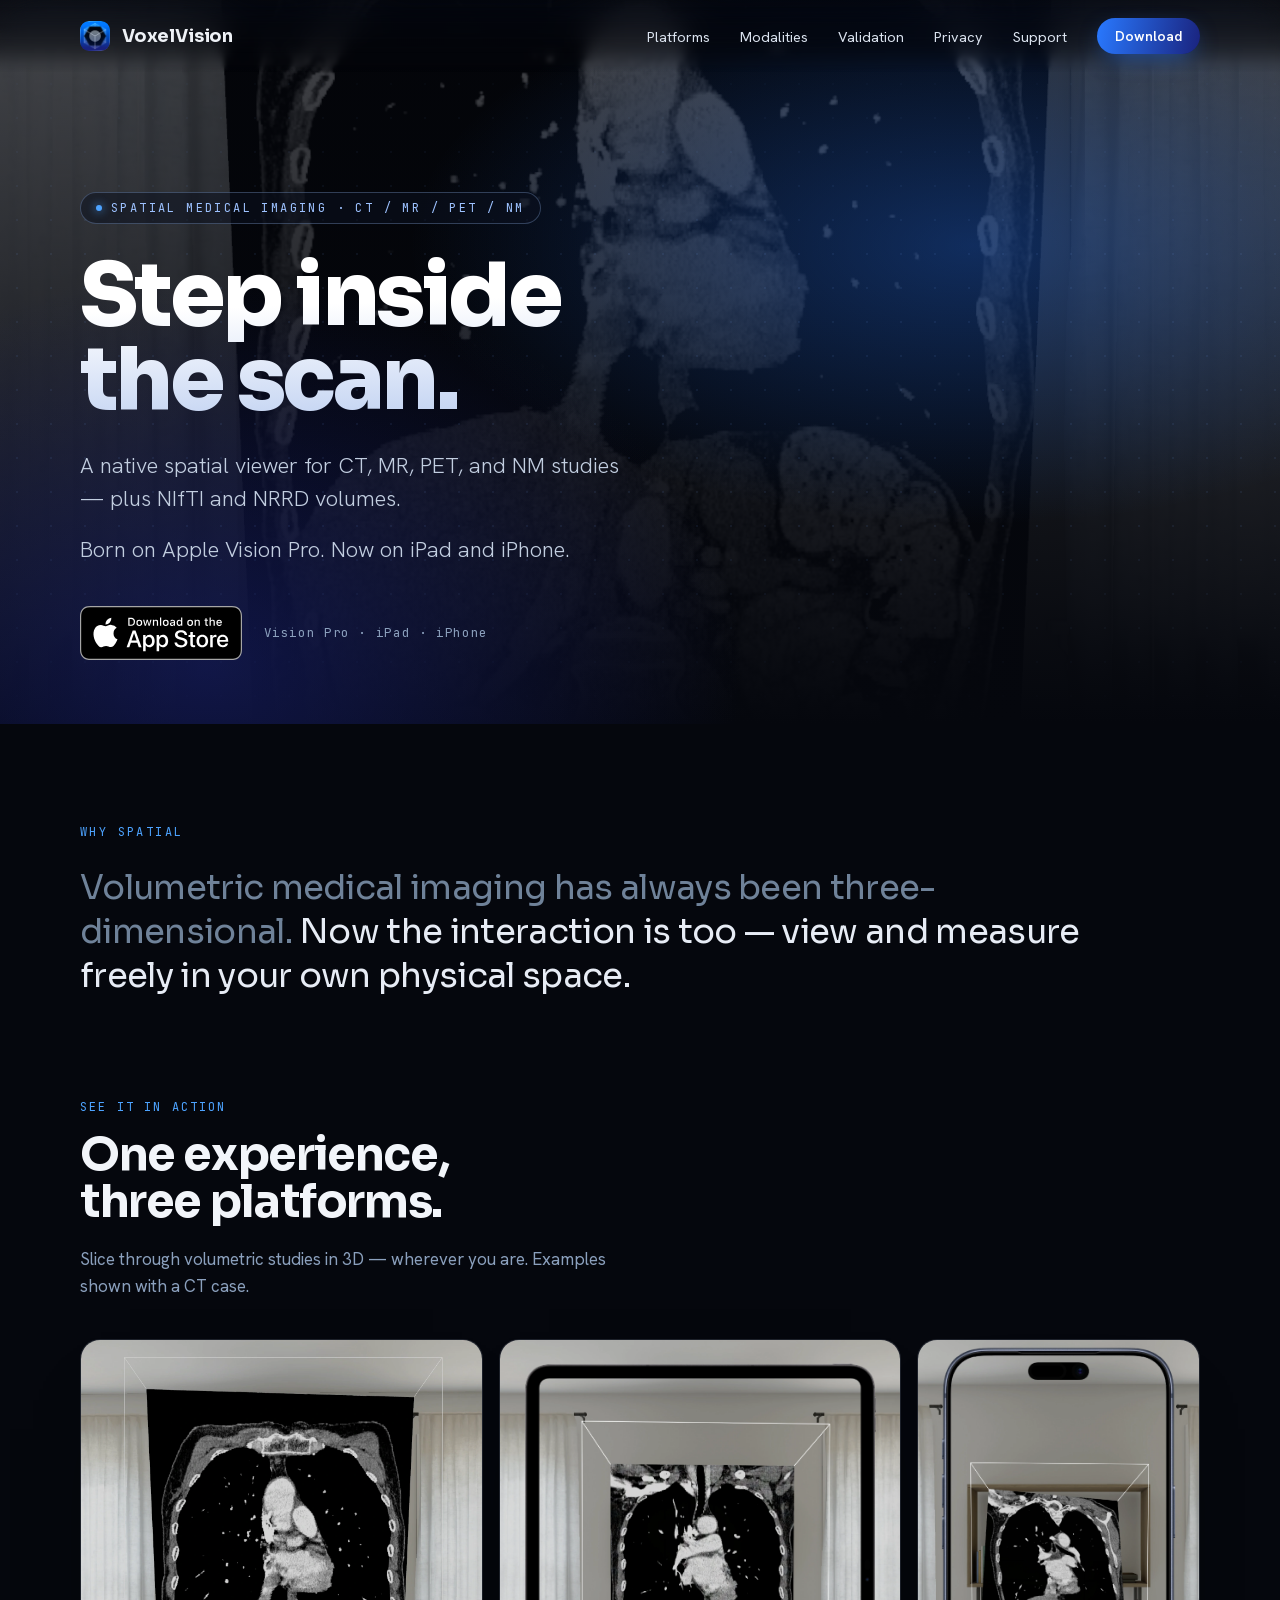
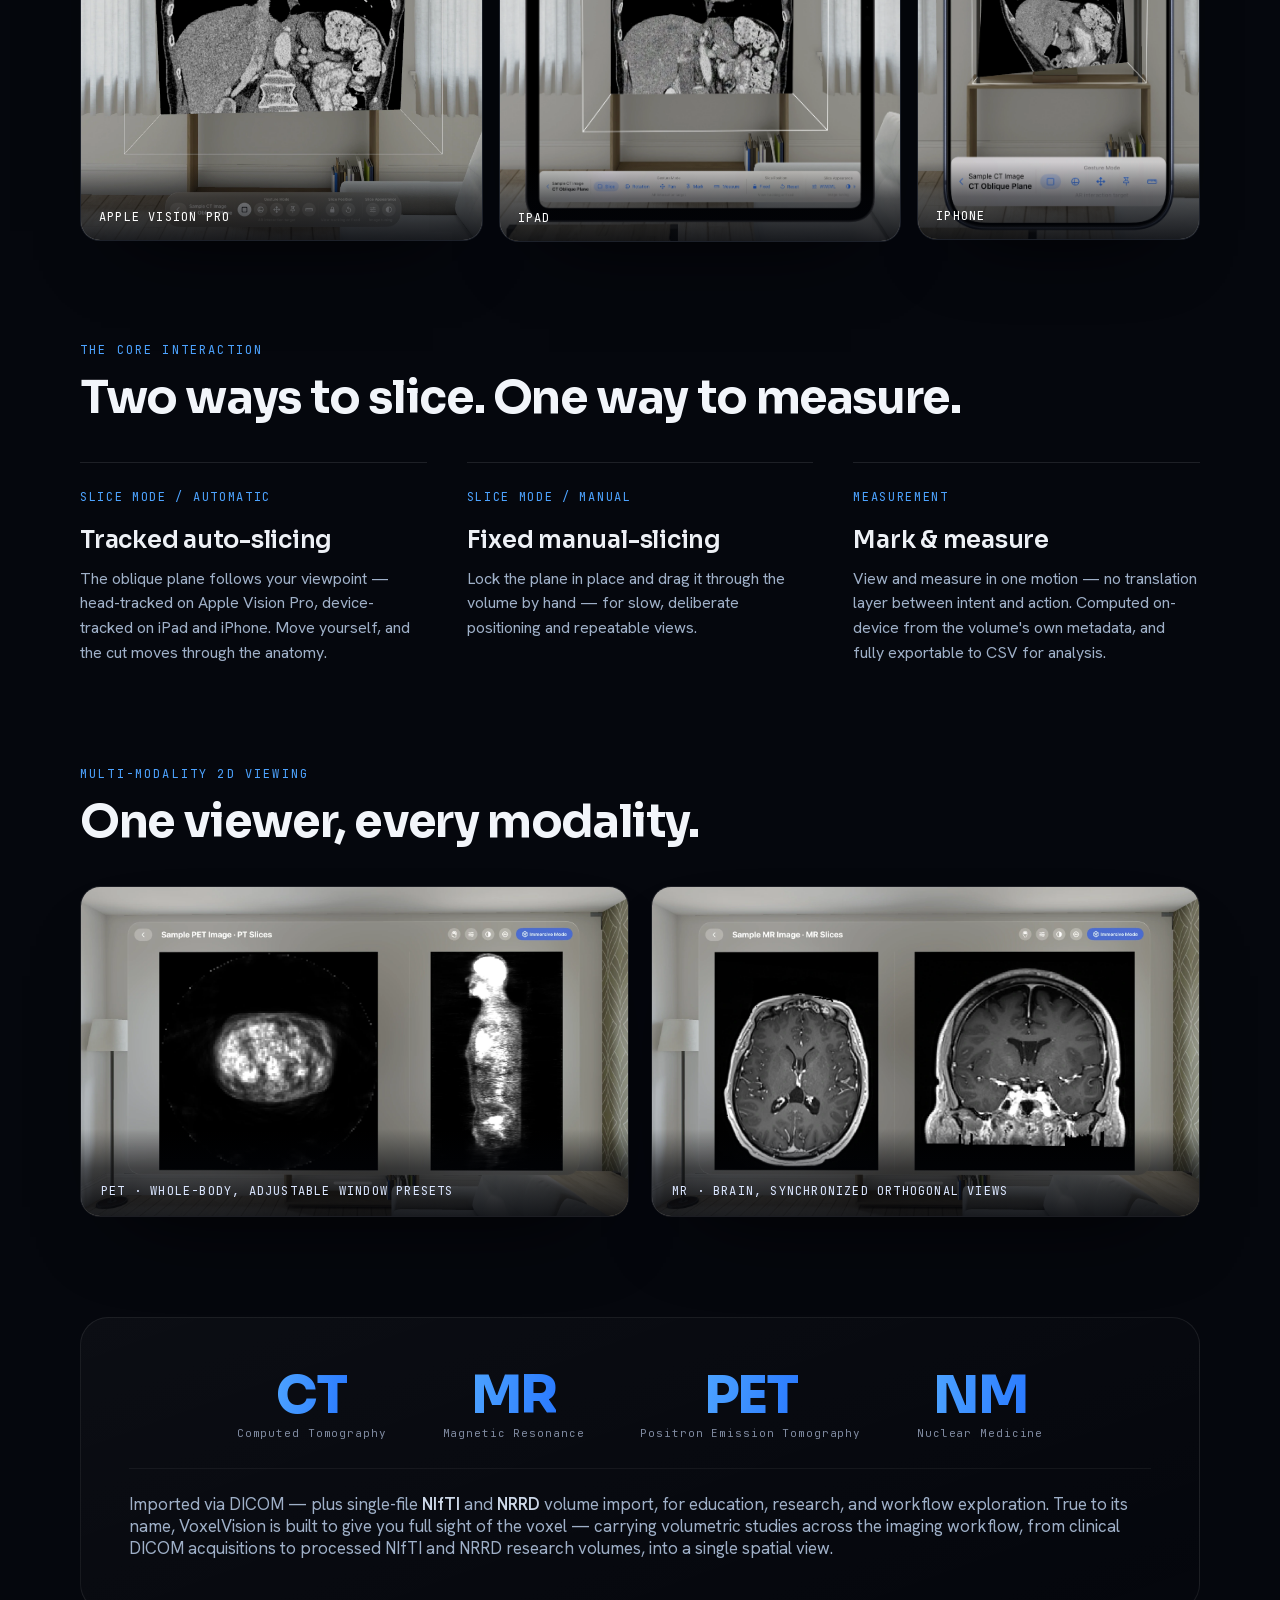
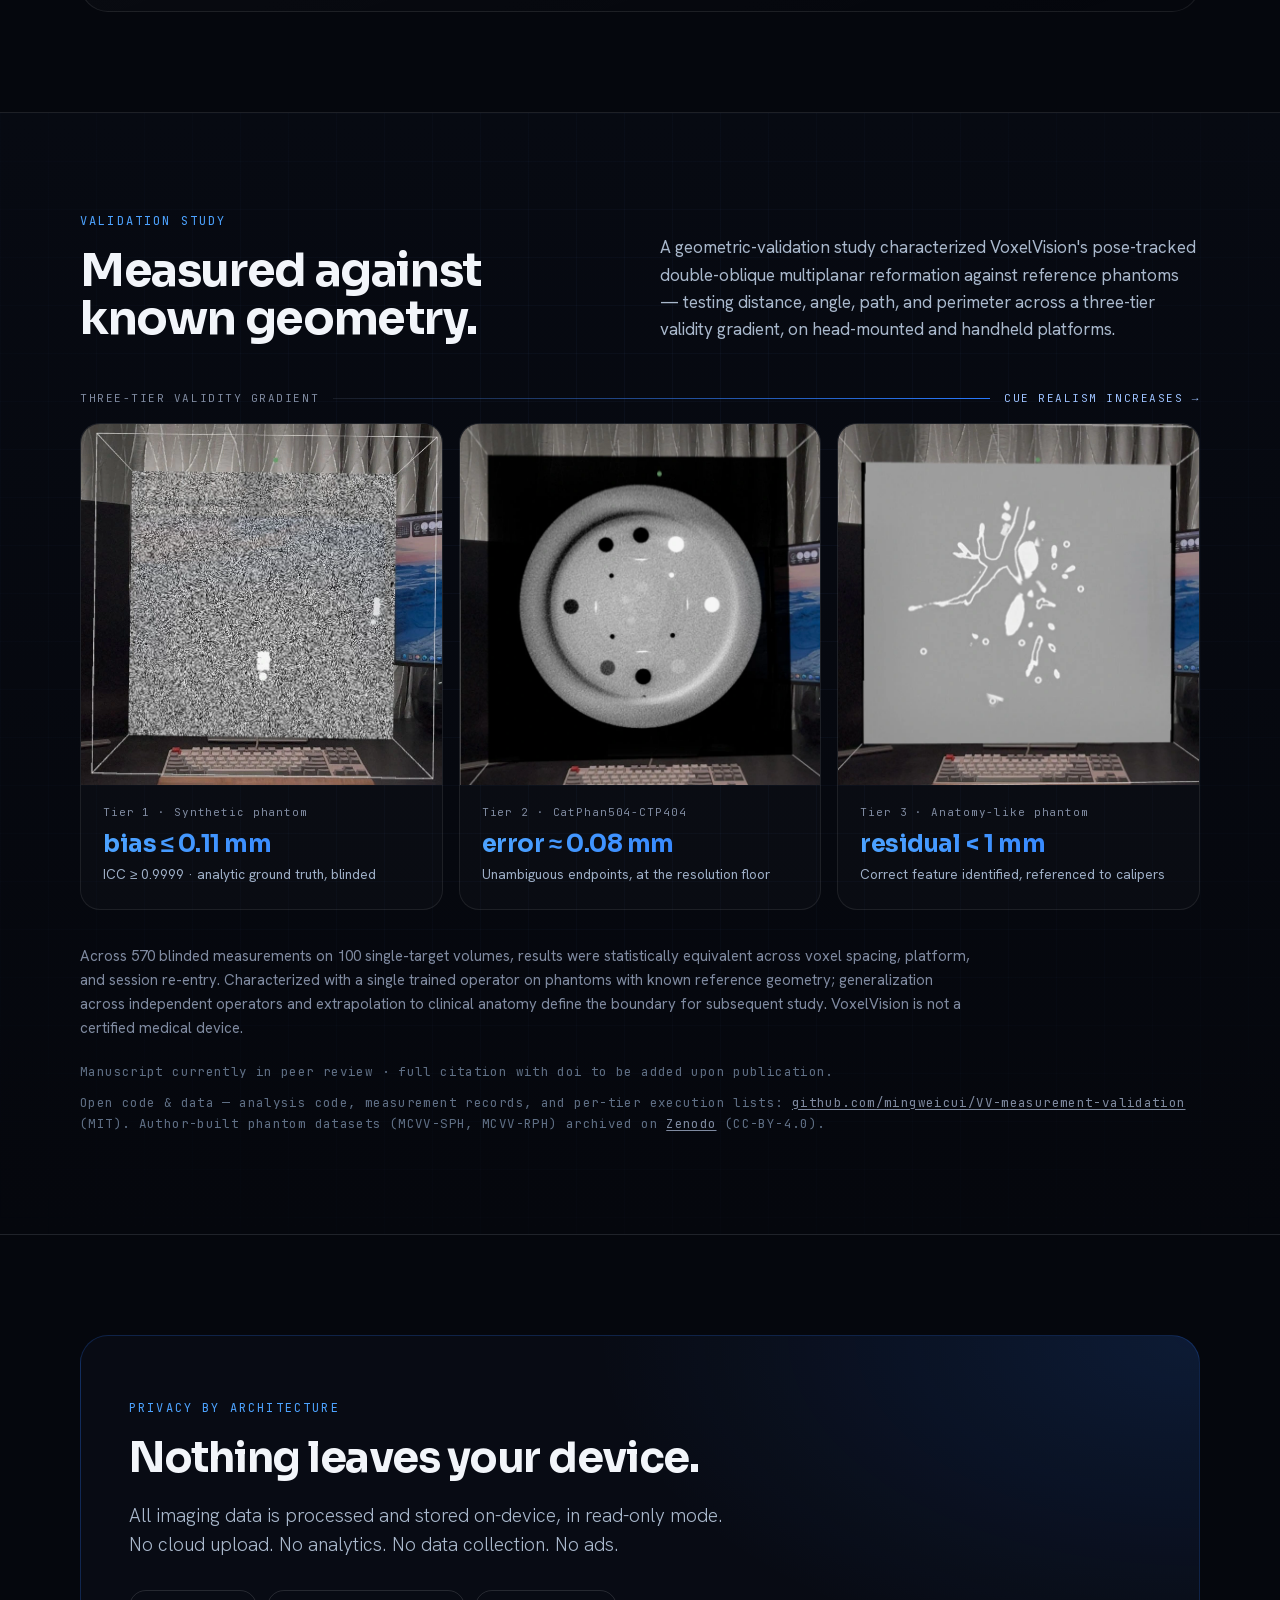
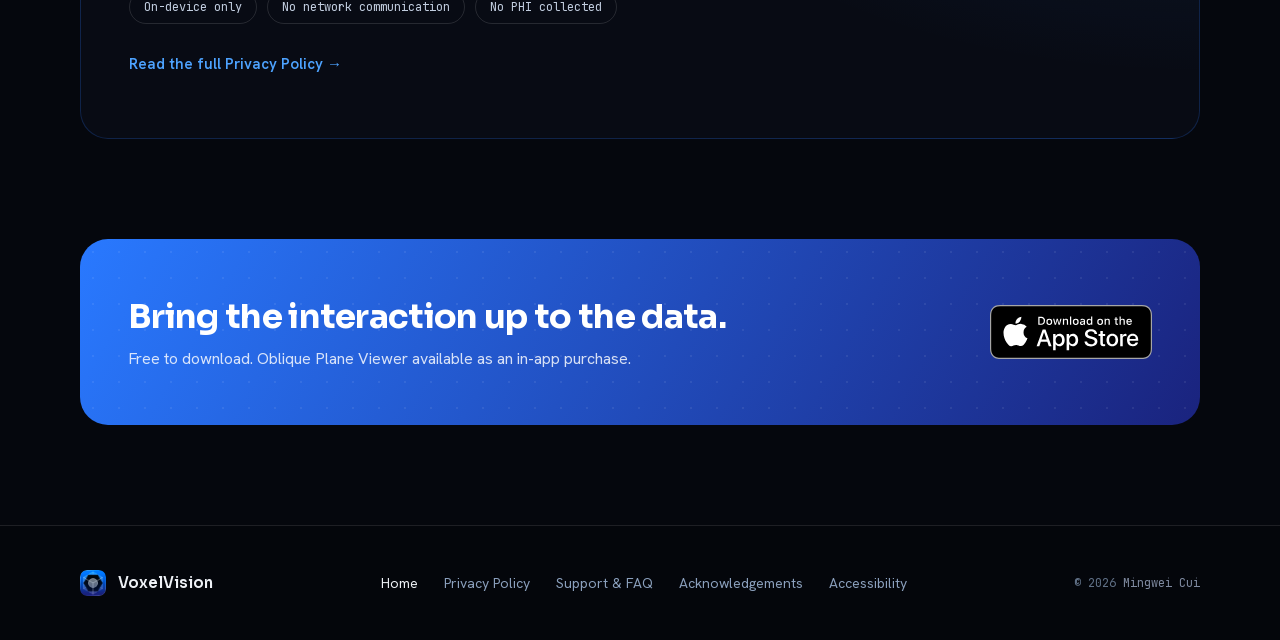
==== commit 96e2605f: "chore: drop PNG fallbacks superseded by WebP WebP has been the baseline since Safari 14 in 2020; eve" ====
--- a/index.html
+++ b/index.html
@@ -100,7 +100,7 @@
 
   <!-- ================= HERO ================= -->
   <header class="vvherowrap" style="position:relative; overflow:hidden;">
-    <picture><source type="image/webp" srcset="assets/immersive-visionpro.webp"><img width="1364" height="1704" src="assets/immersive-visionpro.png" alt="" style="position:absolute; inset:0; width:100%; height:100%; object-fit:cover; opacity:.5;"></picture>
+    <img width="1364" height="1704" src="assets/immersive-visionpro.webp" alt="" style="position:absolute; inset:0; width:100%; height:100%; object-fit:cover; opacity:.5;">
     <div style="position:absolute; inset:0; background:radial-gradient(80% 70% at 76% 34%, rgba(41,121,255,.34) 0%, transparent 55%), radial-gradient(70% 90% at 16% 92%, rgba(26,35,126,.5) 0%, transparent 60%), linear-gradient(180deg, rgba(5,7,13,.4) 0%, rgba(5,7,13,.72) 52%, #05070d 100%);"></div>
     <div style="position:absolute; inset:0; background-image:radial-gradient(rgba(120,170,255,.16) 1px, transparent 1.5px); background-size:34px 34px; opacity:.5; mask-image:linear-gradient(180deg,transparent,#000 35%,#000 72%,transparent); animation:vvdrift 40s linear infinite;"></div>
 
@@ -137,15 +137,15 @@
     </div>
     <div class="vvplat" style="display:grid; grid-template-columns:0.8fr 0.8fr 0.562fr; gap:16px; align-items:start;">
       <figure style="margin:0; position:relative; border-radius:var(--r-card); overflow:hidden; border:1px solid rgba(255,255,255,.08); background:#0a0e18; box-shadow:0 40px 80px -50px #000;">
-        <picture><source type="image/webp" srcset="assets/immersive-visionpro.webp"><img width="1364" height="1704" src="assets/immersive-visionpro.png" alt="Oblique Plane Viewer on Apple Vision Pro" style="width:100%; height:auto; display:block;"></picture>
+        <img width="1364" height="1704" src="assets/immersive-visionpro.webp" alt="Oblique Plane Viewer on Apple Vision Pro" style="width:100%; height:auto; display:block;">
         <figcaption style="position:absolute; left:0; right:0; bottom:0; padding:46px 18px 15px; background:linear-gradient(180deg,rgba(2,4,9,0) 0%,rgba(2,4,9,.55) 45%,rgba(2,4,9,.86) 100%); font-family:'JetBrains Mono',monospace; font-size:12px; letter-spacing:.1em; color:#fff;">APPLE VISION PRO</figcaption>
       </figure>
       <figure style="margin:0; position:relative; border-radius:var(--r-card); overflow:hidden; border:1px solid rgba(255,255,255,.08); background:#0a0e18; box-shadow:0 40px 80px -50px #000;">
-        <picture><source type="image/webp" srcset="assets/immersive-ipad.webp"><img width="1858" height="2323" src="assets/immersive-ipad.png" alt="Oblique Plane Viewer on iPad" style="width:100%; height:auto; display:block;"></picture>
+        <img width="1858" height="2323" src="assets/immersive-ipad.webp" alt="Oblique Plane Viewer on iPad" style="width:100%; height:auto; display:block;">
         <figcaption style="position:absolute; left:0; right:0; bottom:0; padding:46px 18px 15px; background:linear-gradient(180deg,rgba(2,4,9,0) 0%,rgba(2,4,9,.55) 45%,rgba(2,4,9,.86) 100%); font-family:'JetBrains Mono',monospace; font-size:12px; letter-spacing:.1em; color:#fff;">IPAD</figcaption>
       </figure>
       <figure style="margin:0; position:relative; border-radius:var(--r-card); overflow:hidden; border:1px solid rgba(255,255,255,.08); background:#0a0e18; box-shadow:0 40px 80px -50px #000;">
-        <picture><source type="image/webp" srcset="assets/immersive-iphone.webp"><img width="1320" height="2347" src="assets/immersive-iphone.png" alt="Oblique Plane Viewer on iPhone" style="width:100%; height:auto; display:block;"></picture>
+        <img width="1320" height="2347" src="assets/immersive-iphone.webp" alt="Oblique Plane Viewer on iPhone" style="width:100%; height:auto; display:block;">
         <figcaption style="position:absolute; left:0; right:0; bottom:0; padding:46px 18px 15px; background:linear-gradient(180deg,rgba(2,4,9,0) 0%,rgba(2,4,9,.55) 45%,rgba(2,4,9,.86) 100%); font-family:'JetBrains Mono',monospace; font-size:12px; letter-spacing:.1em; color:#fff;">IPHONE</figcaption>
       </figure>
     </div>
@@ -185,11 +185,11 @@
       </div>
       <div style="display:grid; grid-template-columns:repeat(auto-fit,minmax(300px,1fr)); gap:22px;">
         <figure style="margin:0; position:relative; border-radius:var(--r-card); overflow:hidden; border:1px solid rgba(255,255,255,.09); box-shadow:0 40px 90px -50px #000;">
-          <picture><source type="image/webp" srcset="assets/screenshot-pt.webp"><img width="1600" height="965" src="assets/screenshot-pt.png" alt="Whole-body PET" style="width:100%; height:auto; aspect-ratio:1600/965; display:block;"></picture>
+          <img width="1600" height="965" src="assets/screenshot-pt.webp" alt="Whole-body PET" style="width:100%; height:auto; aspect-ratio:1600/965; display:block;">
           <figcaption style="position:absolute; left:0; right:0; bottom:0; padding:54px 20px 17px; background:linear-gradient(180deg,rgba(2,4,9,0) 0%,rgba(2,4,9,.55) 45%,rgba(2,4,9,.86) 100%); font-family:'JetBrains Mono',monospace; font-size:12px; letter-spacing:.1em; color:#dbe6ff;">PET · WHOLE-BODY, ADJUSTABLE WINDOW PRESETS</figcaption>
         </figure>
         <figure style="margin:0; position:relative; border-radius:var(--r-card); overflow:hidden; border:1px solid rgba(255,255,255,.09); box-shadow:0 40px 90px -50px #000;">
-          <picture><source type="image/webp" srcset="assets/screenshot-mr.webp"><img width="1600" height="965" src="assets/screenshot-mr.png" alt="MR brain imaging" style="width:100%; height:auto; aspect-ratio:1600/965; display:block;"></picture>
+          <img width="1600" height="965" src="assets/screenshot-mr.webp" alt="MR brain imaging" style="width:100%; height:auto; aspect-ratio:1600/965; display:block;">
           <figcaption style="position:absolute; left:0; right:0; bottom:0; padding:54px 20px 17px; background:linear-gradient(180deg,rgba(2,4,9,0) 0%,rgba(2,4,9,.55) 45%,rgba(2,4,9,.86) 100%); font-family:'JetBrains Mono',monospace; font-size:12px; letter-spacing:.1em; color:#dbe6ff;">MR · BRAIN, SYNCHRONIZED ORTHOGONAL VIEWS</figcaption>
         </figure>
       </div>
@@ -241,7 +241,7 @@
 
       <div style="display:grid; grid-template-columns:repeat(auto-fit,minmax(230px,1fr)); gap:16px; margin-bottom:34px;">
         <div style="border:1px solid rgba(255,255,255,.08); border-radius:var(--r-card); overflow:hidden; background:rgba(255,255,255,.02);">
-          <div style="aspect-ratio:1/1; background:#04060b;"><picture><source type="image/webp" srcset="assets/phantom-synth.webp"><img width="675" height="675" src="assets/phantom-synth.jpg" alt="Synthetic phantom slice" style="width:100%; height:100%; object-fit:cover; display:block;"></picture></div>
+          <div style="aspect-ratio:1/1; background:#04060b;"><img width="675" height="675" src="assets/phantom-synth.webp" alt="Synthetic phantom slice" style="width:100%; height:100%; object-fit:cover; display:block;"></div>
           <div style="padding:20px 22px 24px;">
             <div style="font-family:'JetBrains Mono',monospace; font-size:11px; letter-spacing:.08em; color:#7f8aa0; margin-bottom:12px;">Tier 1 · Synthetic phantom</div>
             <div class="gtx" style="--gtx-fb:#3E8EF7; font-family:'Sora',sans-serif; font-size:24px; font-weight:700; letter-spacing:-.02em; line-height:1.1; background:linear-gradient(100deg,#4DA3FF,#2979FF); -webkit-background-clip:text; background-clip:text; color:transparent; margin-bottom:8px;">bias ≤ 0.11 mm</div>
@@ -249,7 +249,7 @@
           </div>
         </div>
         <div style="border:1px solid rgba(255,255,255,.08); border-radius:var(--r-card); overflow:hidden; background:rgba(255,255,255,.02);">
-          <div style="aspect-ratio:1/1; background:#04060b;"><picture><source type="image/webp" srcset="assets/phantom-ct.webp"><img width="760" height="760" src="assets/phantom-ct.jpg" alt="CatPhan504-CTP404 phantom slice" style="width:100%; height:100%; object-fit:cover; display:block;"></picture></div>
+          <div style="aspect-ratio:1/1; background:#04060b;"><img width="760" height="760" src="assets/phantom-ct.webp" alt="CatPhan504-CTP404 phantom slice" style="width:100%; height:100%; object-fit:cover; display:block;"></div>
           <div style="padding:20px 22px 24px;">
             <div style="font-family:'JetBrains Mono',monospace; font-size:11px; letter-spacing:.08em; color:#7f8aa0; margin-bottom:12px;">Tier 2 · CatPhan504-CTP404</div>
             <div class="gtx" style="--gtx-fb:#3E8EF7; font-family:'Sora',sans-serif; font-size:24px; font-weight:700; letter-spacing:-.02em; line-height:1.1; background:linear-gradient(100deg,#4DA3FF,#2979FF); -webkit-background-clip:text; background-clip:text; color:transparent; margin-bottom:8px;">error ≈ 0.08 mm</div>
@@ -257,7 +257,7 @@
           </div>
         </div>
         <div style="border:1px solid rgba(255,255,255,.08); border-radius:var(--r-card); overflow:hidden; background:rgba(255,255,255,.02);">
-          <div style="aspect-ratio:1/1; background:#04060b;"><picture><source type="image/webp" srcset="assets/phantom-airway.webp"><img width="728" height="728" src="assets/phantom-airway.jpg" alt="Anatomy-like airway-tree phantom slice" style="width:100%; height:100%; object-fit:cover; display:block;"></picture></div>
+          <div style="aspect-ratio:1/1; background:#04060b;"><img width="728" height="728" src="assets/phantom-airway.webp" alt="Anatomy-like airway-tree phantom slice" style="width:100%; height:100%; object-fit:cover; display:block;"></div>
           <div style="padding:20px 22px 24px;">
             <div style="font-family:'JetBrains Mono',monospace; font-size:11px; letter-spacing:.08em; color:#7f8aa0; margin-bottom:12px;">Tier 3 · Anatomy-like phantom</div>
             <div class="gtx" style="--gtx-fb:#3E8EF7; font-family:'Sora',sans-serif; font-size:24px; font-weight:700; letter-spacing:-.02em; line-height:1.1; background:linear-gradient(100deg,#4DA3FF,#2979FF); -webkit-background-clip:text; background-clip:text; color:transparent; margin-bottom:8px;">residual &lt; 1 mm</div>
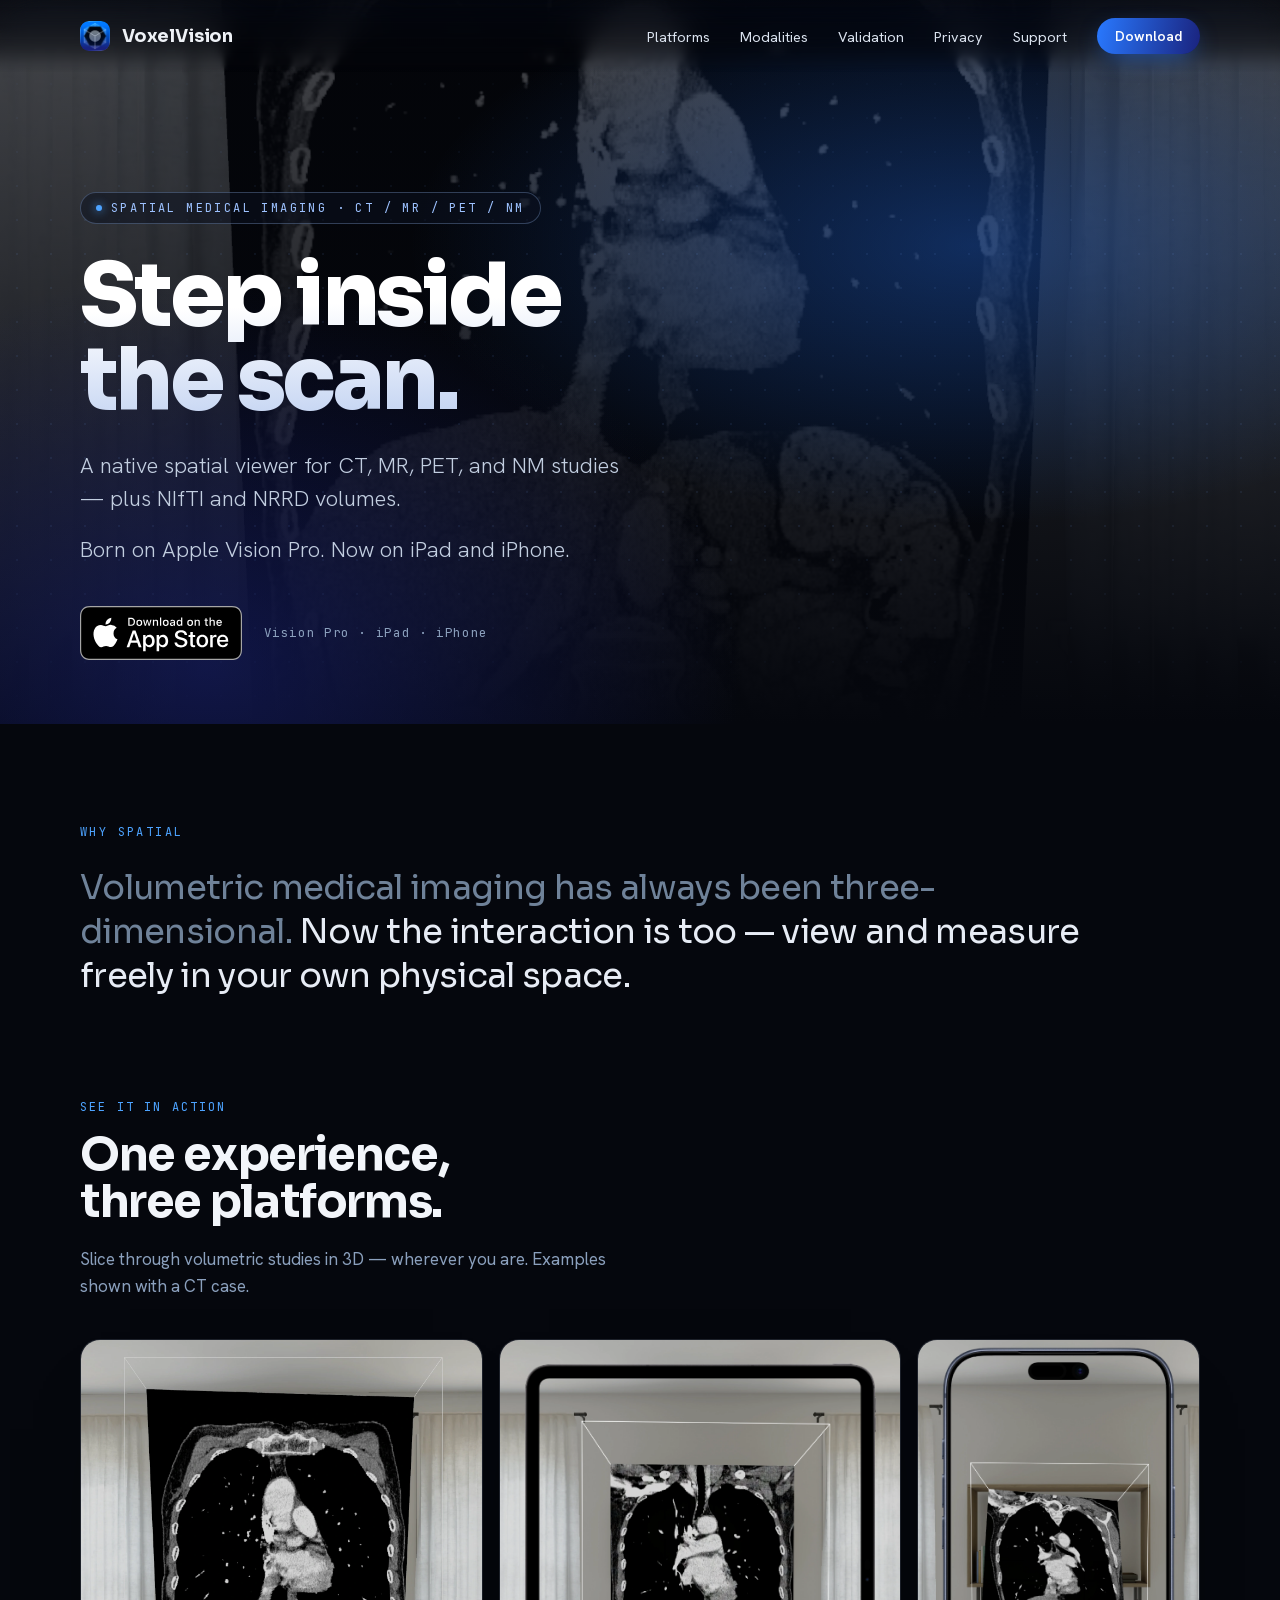
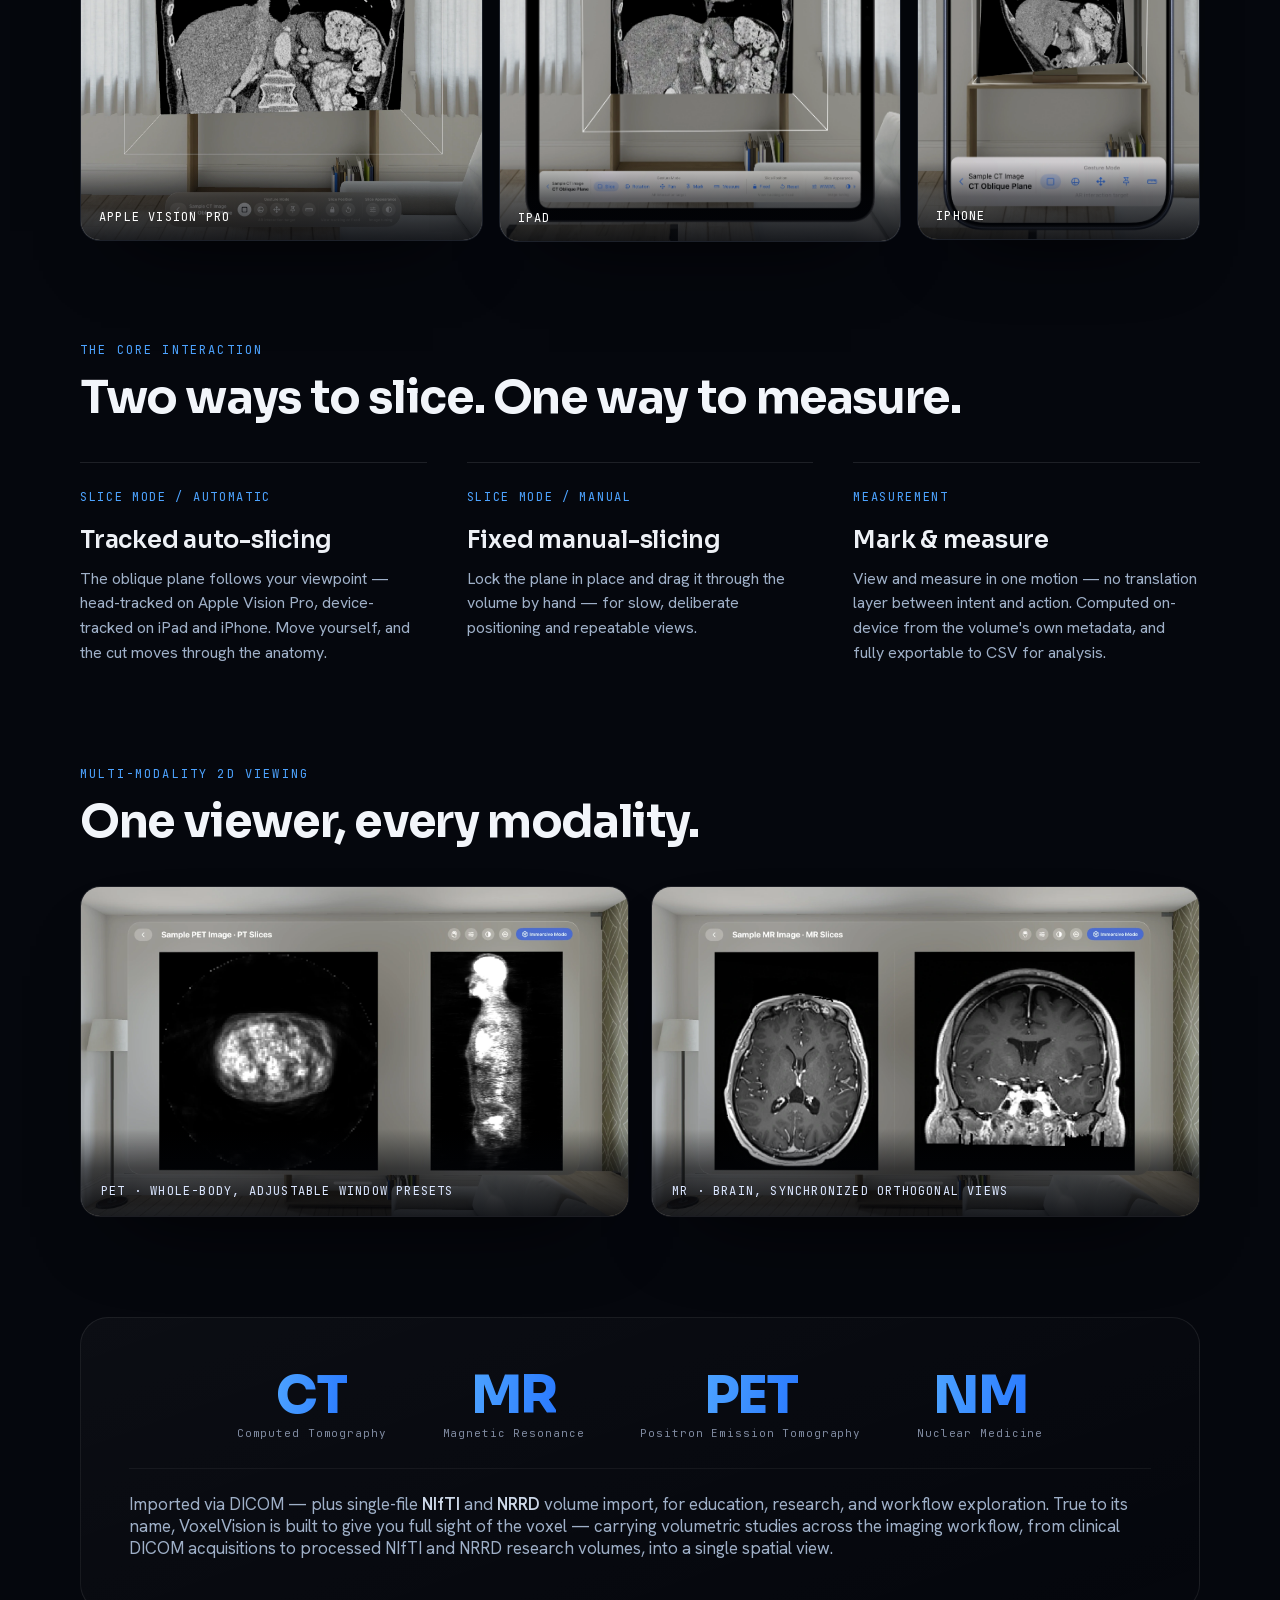
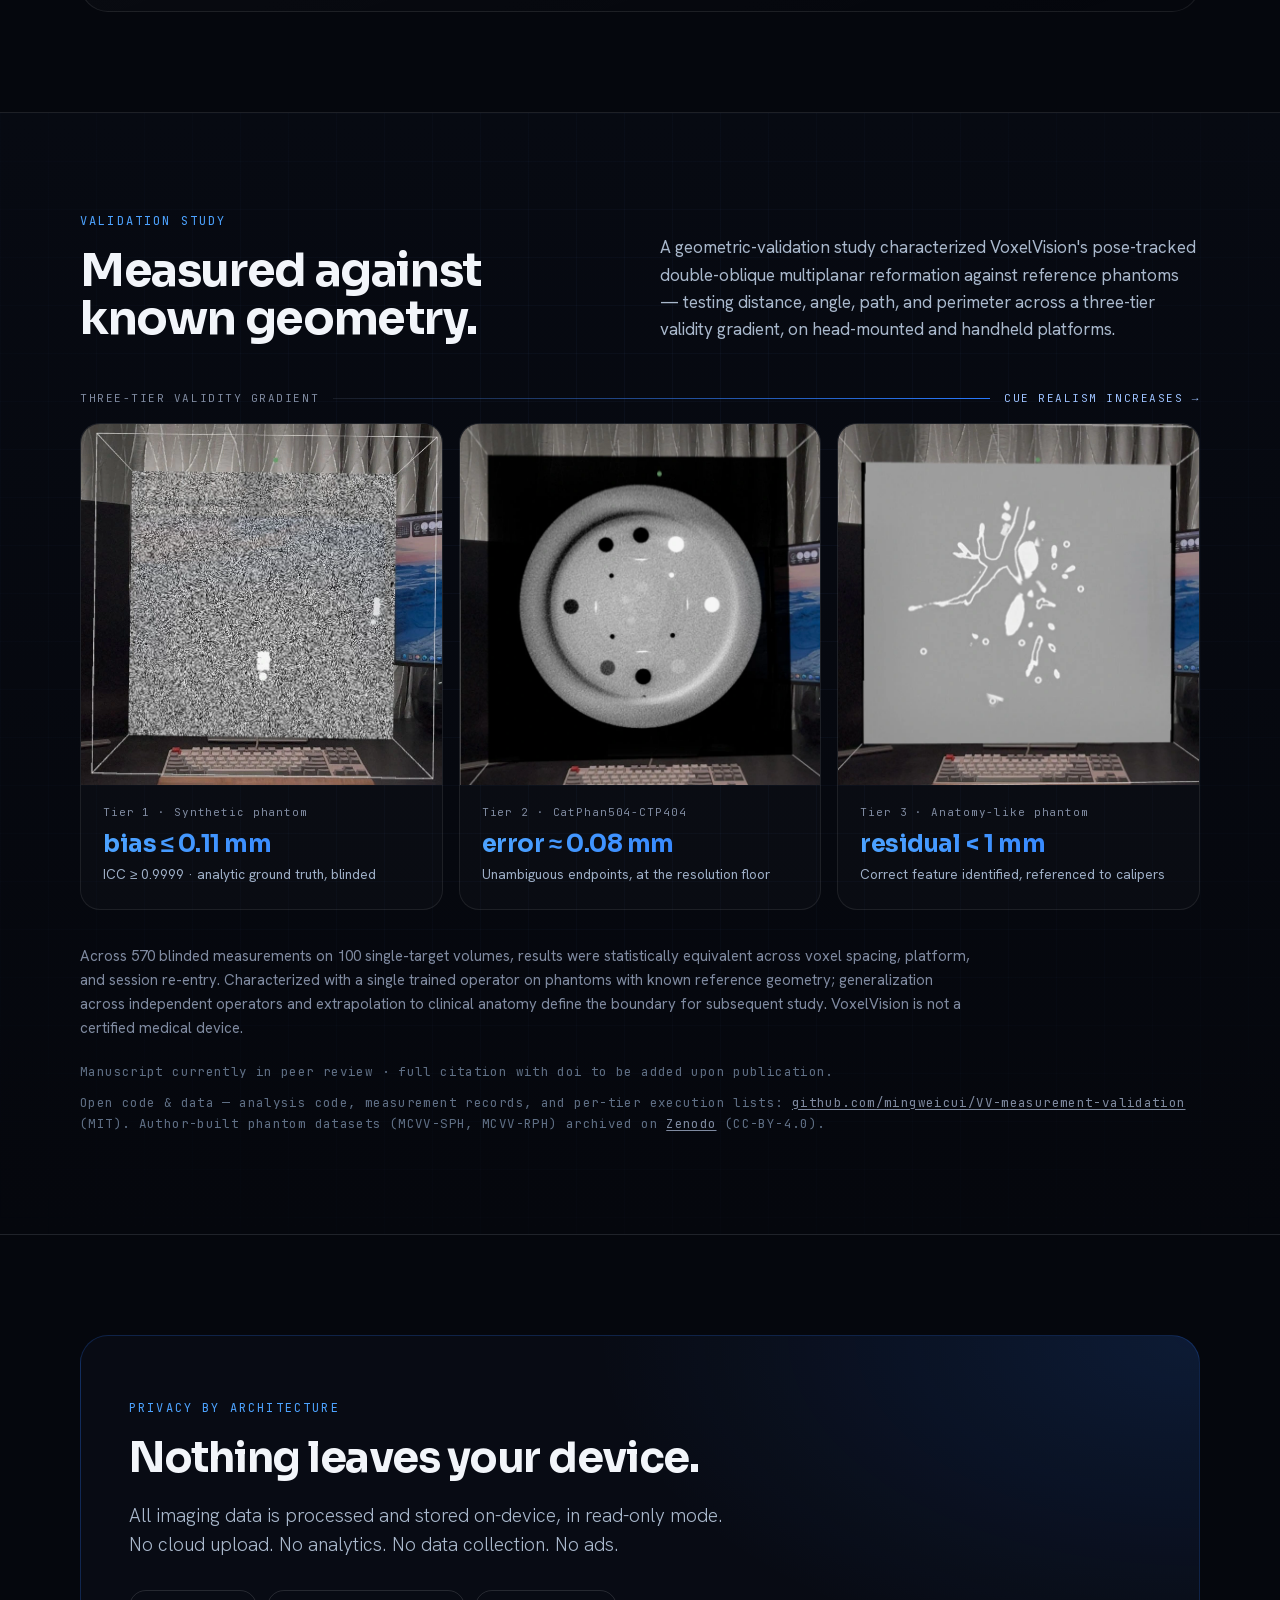
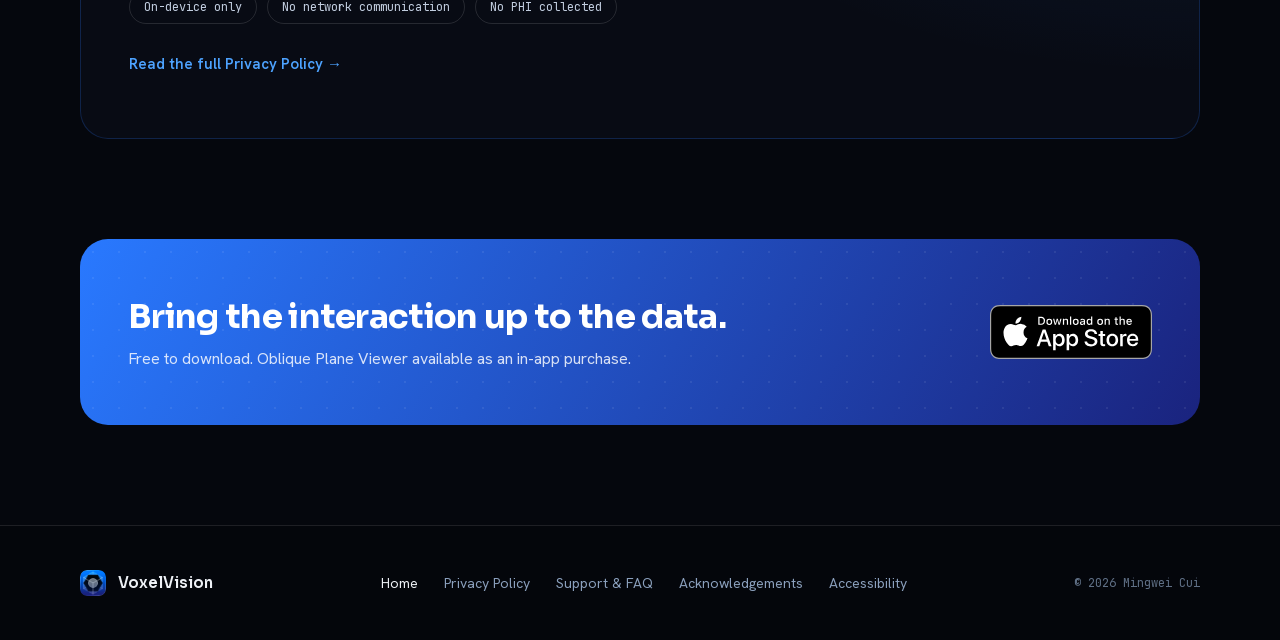
==== commit 9a6e051c: "Website for VoxelVision 1.2.1" ====
--- a/index.html
+++ b/index.html
@@ -7,7 +7,9 @@
 <title>VoxelVision — AR Medical Imaging for Apple Vision Pro, iPad, and iPhone</title>
 <meta name="description" content="View & measure MPR in 3D space. CT, MR, PET, and NM via DICOM, plus NIfTI and NRRD volumes. Born on Apple Vision Pro. Now on iPad and iPhone.">
 <link rel="canonical" href="https://voxelvision.app/">
-<link rel="icon" type="image/png" sizes="128x128" href="assets/icon_128.png">
+<link rel="icon" href="/favicon.ico" sizes="48x48">
+<link rel="icon" type="image/png" sizes="128x128" href="assets/favicon-128.png">
+<link rel="apple-touch-icon" sizes="180x180" href="/apple-touch-icon.png">
 <meta property="og:type" content="website">
 <meta property="og:title" content="VoxelVision — AR Medical Imaging for Apple Vision Pro, iPad, and iPhone">
 <meta property="og:description" content="View & measure MPR in 3D space. CT, MR, PET, and NM via DICOM, plus NIfTI and NRRD volumes.">
@@ -36,7 +38,7 @@
   "applicationSubCategory": "Medical image viewer",
   "description": "A native spatial viewer for CT, MR, PET, and NM studies, plus NIfTI and NRRD volumes. For study, research, teaching, and workflow exploration. Not a medical device and not intended for clinical diagnosis or treatment.",
   "offers": { "@type": "Offer", "price": "0", "priceCurrency": "USD" },
-  "author": { "@type": "Person", "name": "Mingwei Cui", "url": "https://mingweicui.github.io/" },
+  "author": { "@type": "Person", "name": "Mingwei Cui" },
   "publisher": { "@type": "Person", "name": "Mingwei Cui" }
 }
 </script>
@@ -317,7 +319,7 @@
         <a href="acknowledgements.html" style="color:#8ba0bd;">Acknowledgements</a>
         <a href="accessibility.html" style="color:#8ba0bd;">Accessibility</a>
       </div>
-      <span style="font-family:'JetBrains Mono',monospace; font-size:12px; color:#5f6f85;">© 2026 <a href="https://mingweicui.github.io/" style="color:#7f8aa0;">Mingwei Cui</a></span>
+      <span style="font-family:'JetBrains Mono',monospace; font-size:12px; color:#5f6f85;">© 2026 Mingwei Cui</span>
     </div>
   </footer>
 
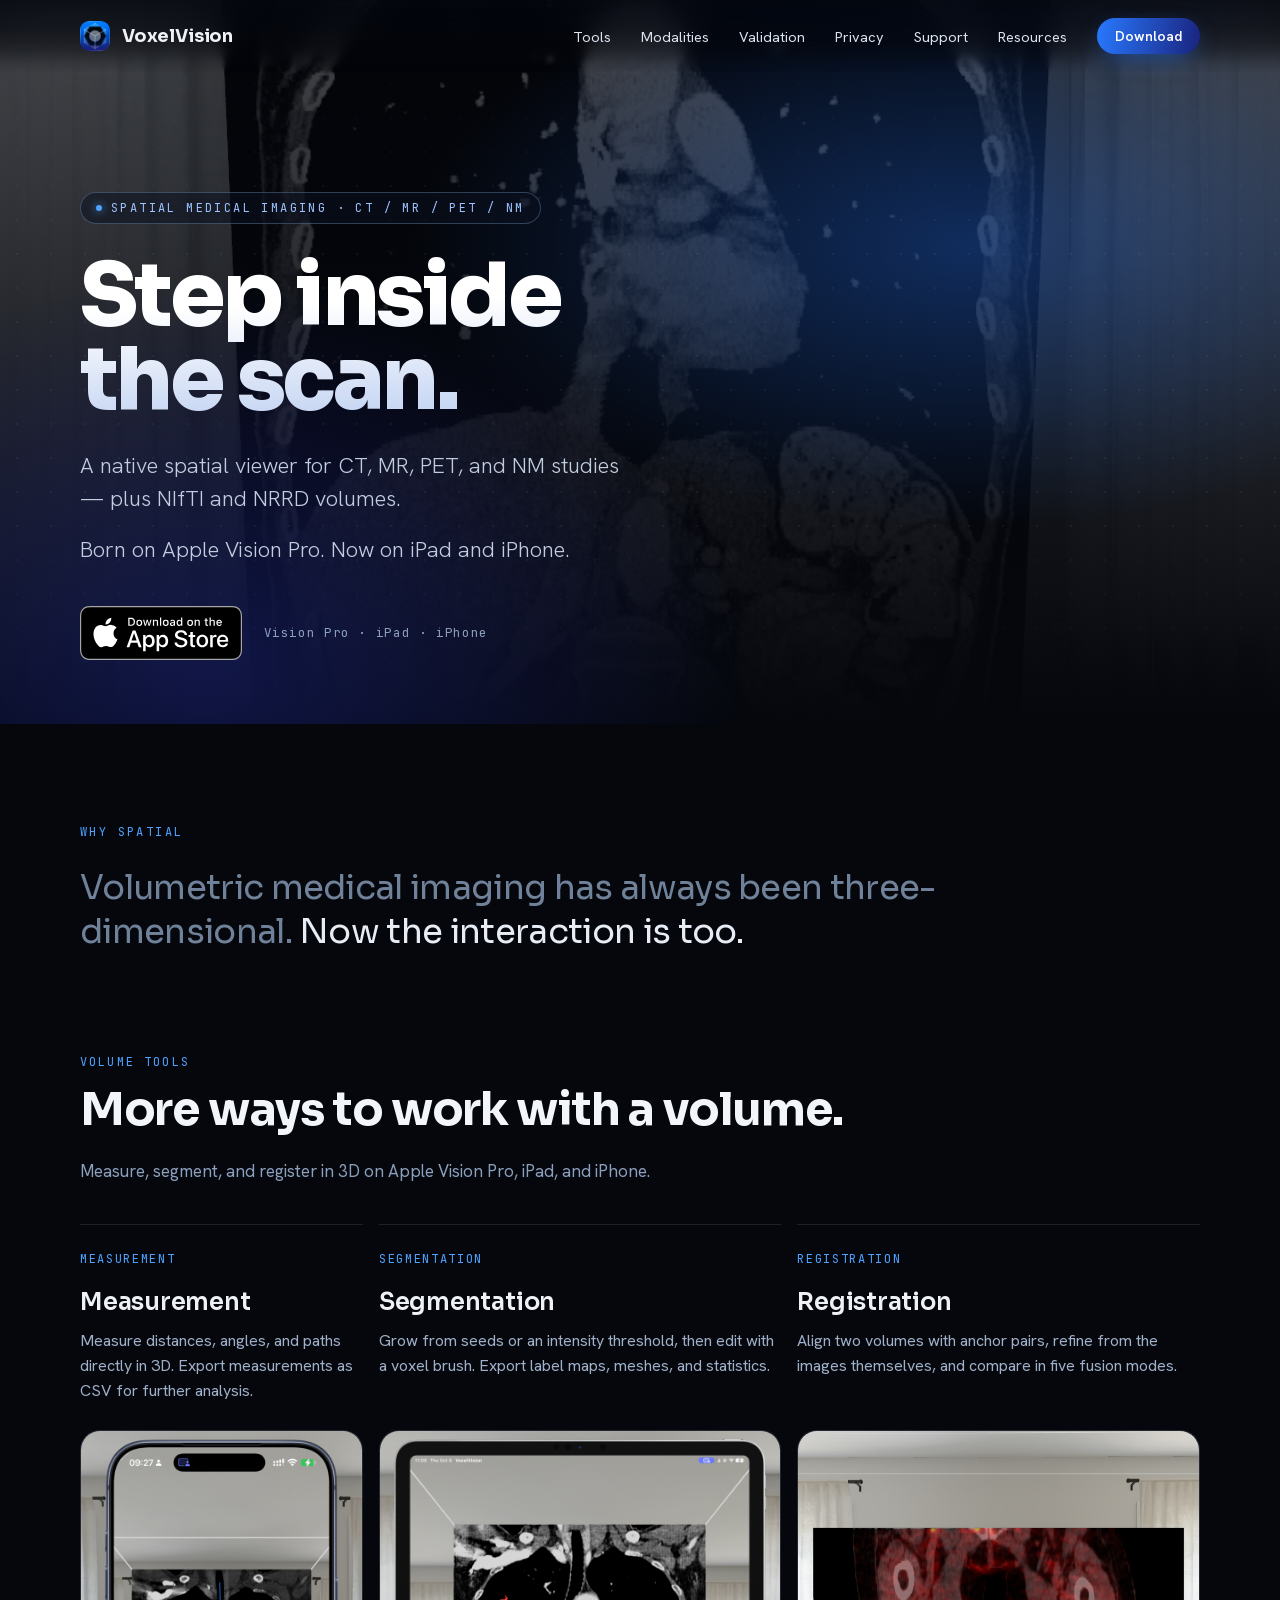
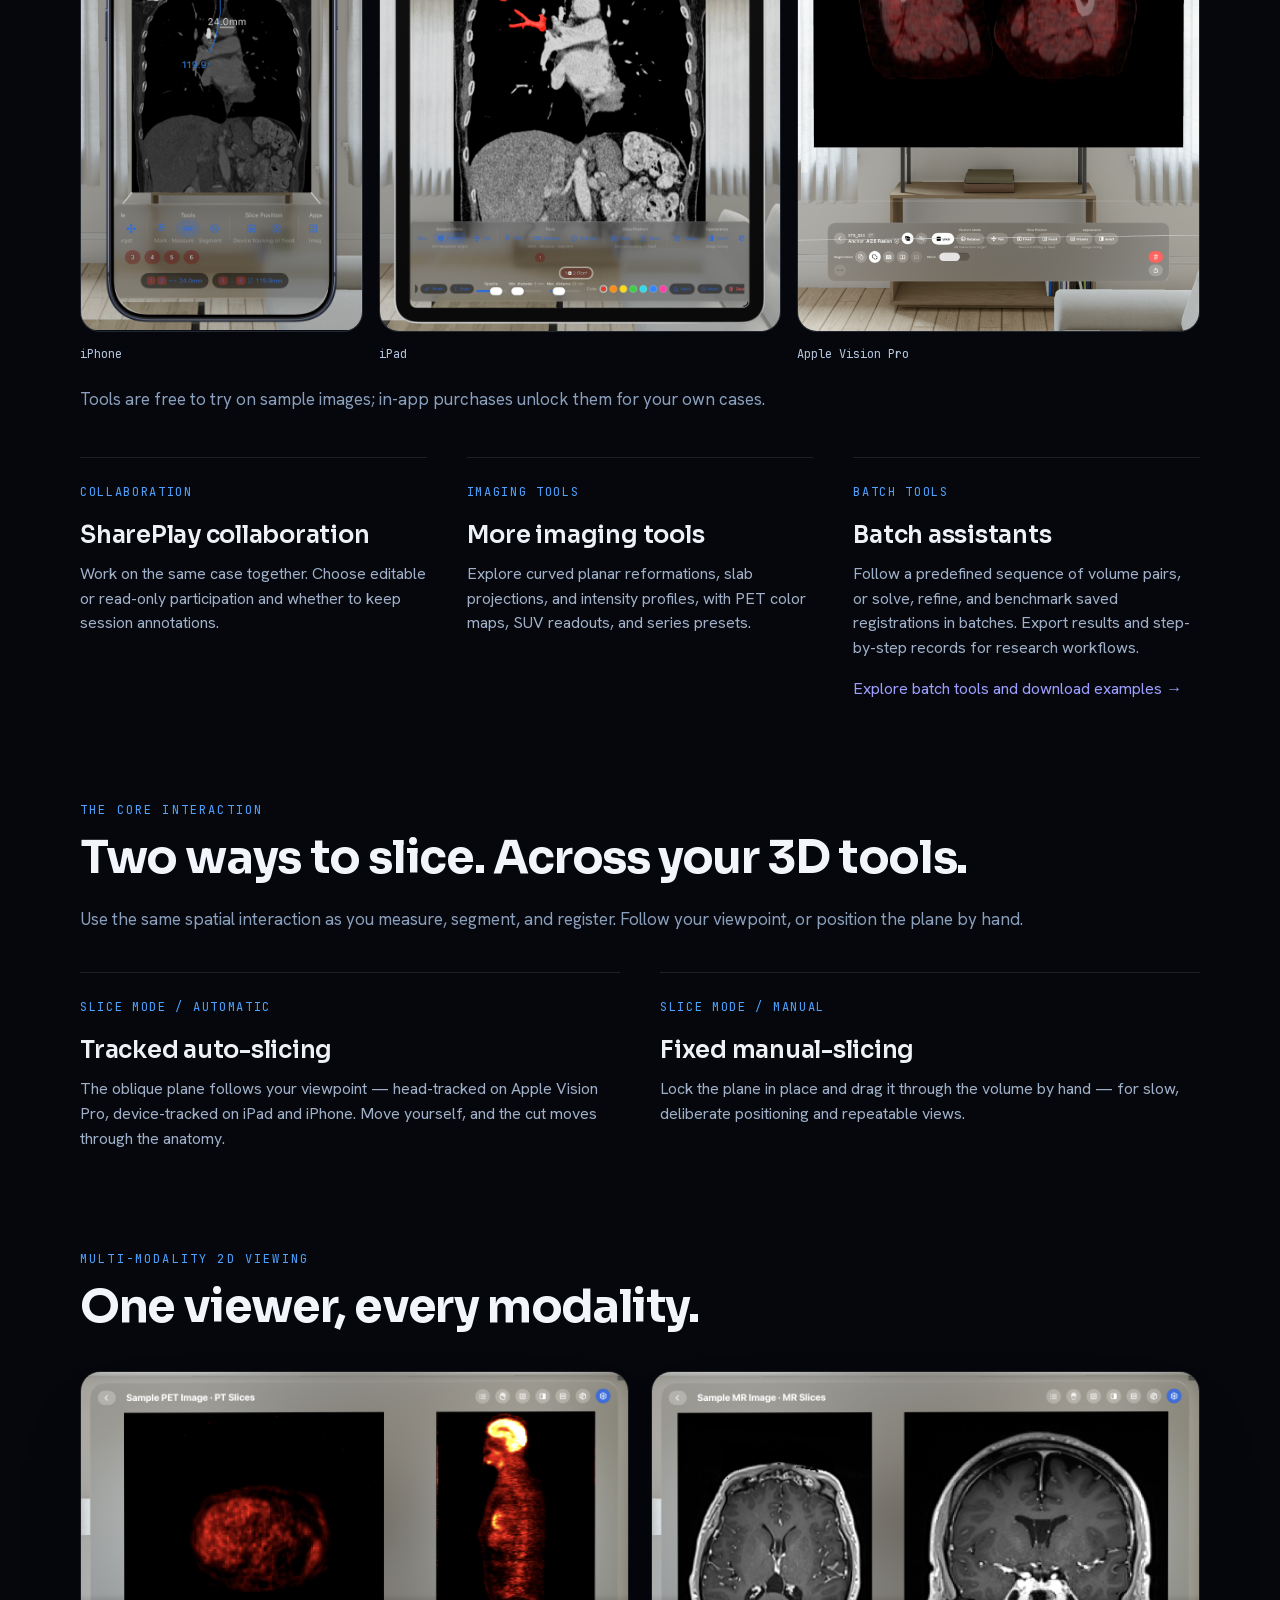
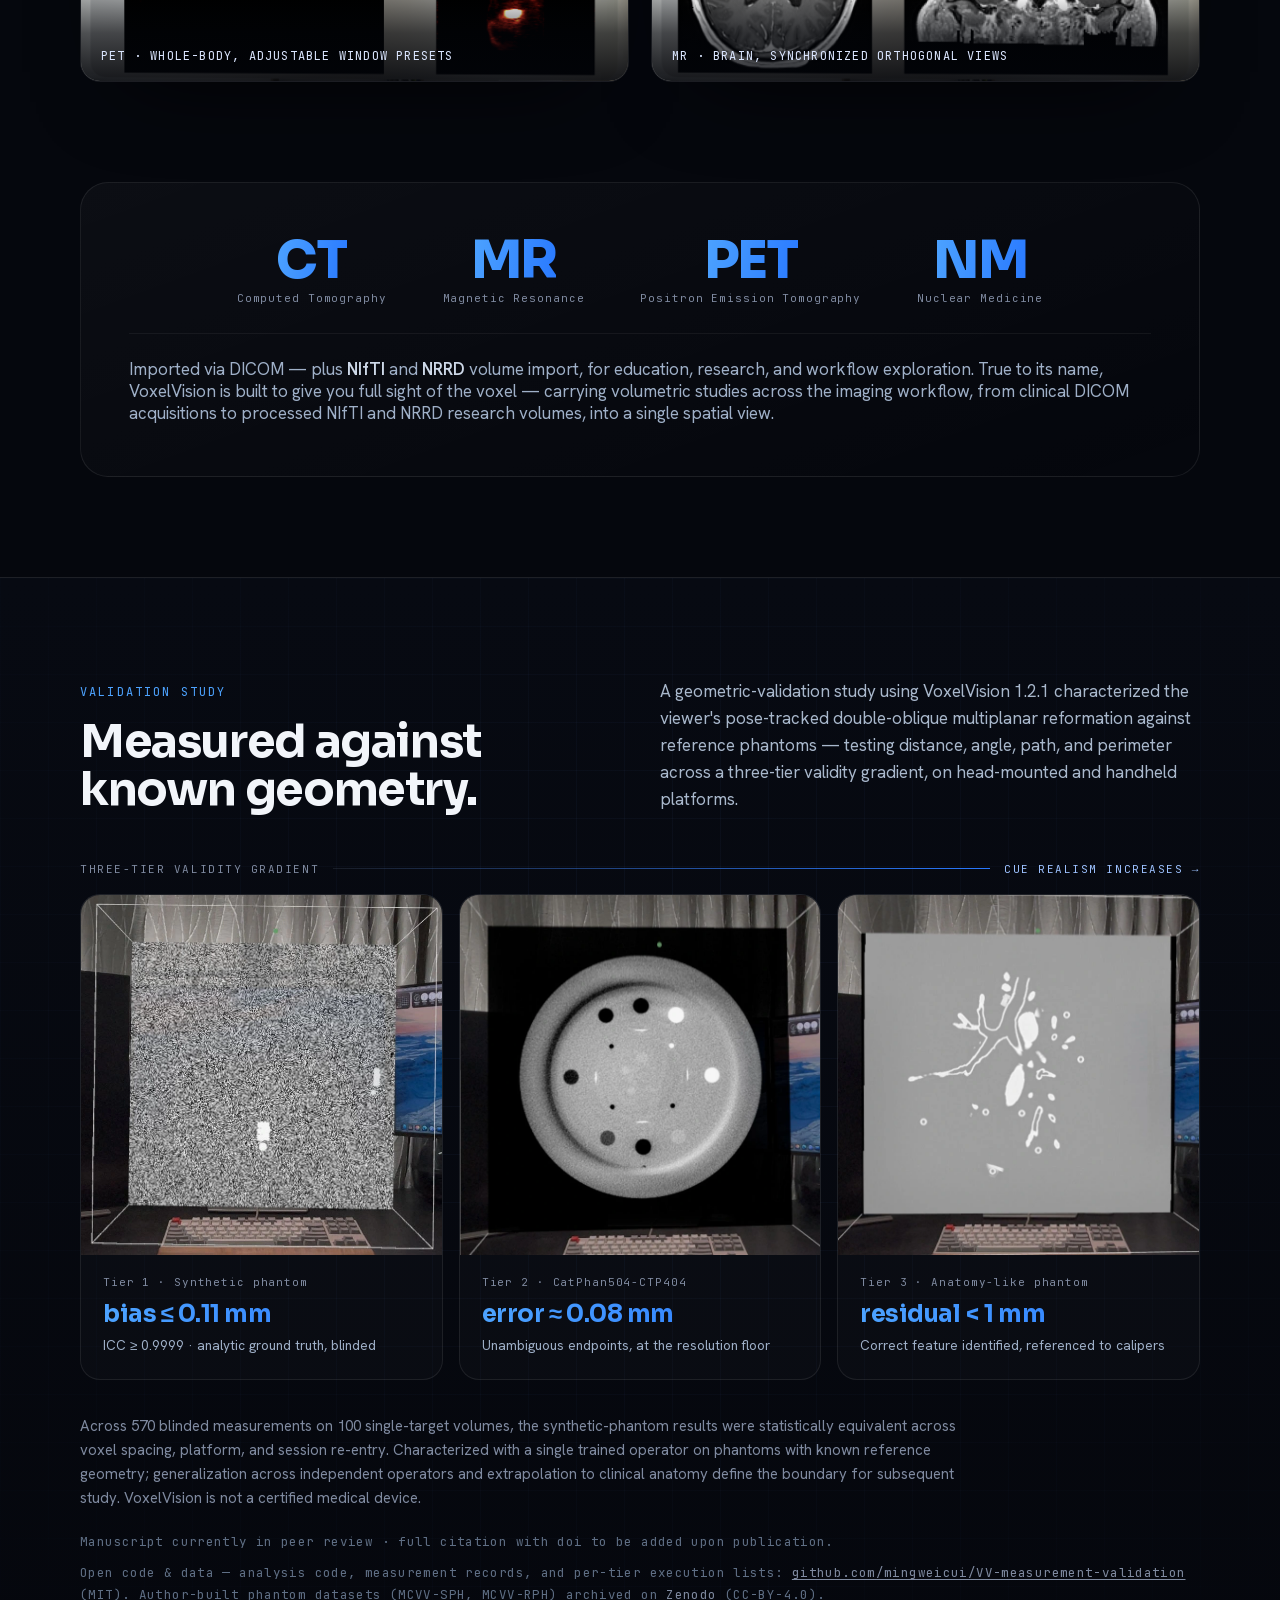
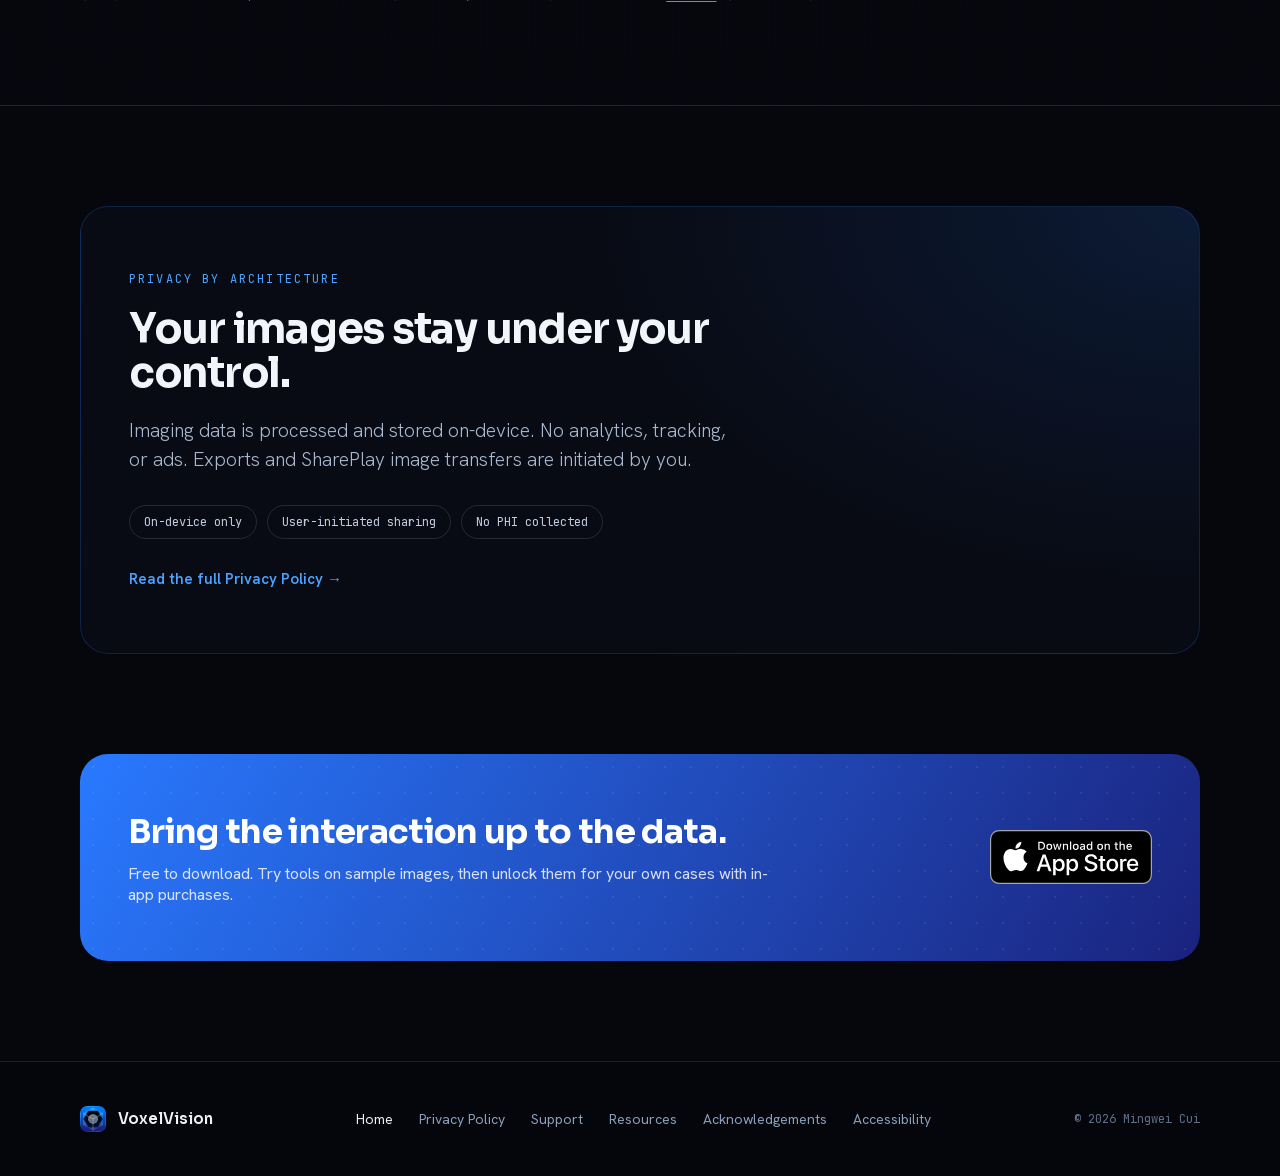
==== commit a93624e9: "Website for VoxelVision 2.0.0" ====
--- a/index.html
+++ b/index.html
@@ -24,7 +24,7 @@
 <link rel="preload" as="font" type="font/woff2" crossorigin href="assets/fonts/Sora-700-latin.woff2">
 <link rel="preload" as="font" type="font/woff2" crossorigin href="assets/fonts/HankenGrotesk-400-latin.woff2">
 <link rel="preload" as="font" type="font/woff2" crossorigin href="assets/fonts/JetBrainsMono-400-latin.woff2">
-<link rel="stylesheet" href="assets/site.css">
+<link rel="stylesheet" href="assets/site.8653b89d08d2366f.css">
 <script type="application/ld+json">
 {
   "@context": "https://schema.org",
@@ -62,8 +62,8 @@
   new MutationObserver(schedule).observe(document.head,{childList:true,subtree:true});
 })();
 </script>
-<script src="./ct.js"></script>
-<script defer src="assets/site.js"></script>
+<script src="ct.1a71120657b03c1e.js"></script>
+<script defer src="assets/site.46e041ecf8df7afd.js"></script>
 </head>
 <body>
 <div style="background:#05070d; color:#eef1f6; font-family:'Hanken Grotesk',sans-serif; overflow-x:clip; -webkit-font-smoothing:antialiased;">
@@ -82,18 +82,20 @@
       <details class="vvmenu">
         <summary>Menu</summary>
         <nav class="vvmenu-panel vvglass" aria-label="More pages">
-        <a class="vvm-a" href="#platforms">Platforms</a>
+        <a class="vvm-a" href="#tools">Tools</a>
         <a class="vvm-a" href="#modalities">Modalities</a>
-        <a class="vvm-a" href="#research">Validation</a>
+        <a class="vvm-a" href="#validation">Validation</a>
         <a class="vvm-b" href="privacy.html">Privacy</a>
         <a class="vvm-b" href="support.html">Support</a>
+        <a class="vvm-b" href="resources.html">Resources</a>
         </nav>
       </details>
-      <a class="vvnav-a" href="#platforms">Platforms</a>
+      <a class="vvnav-a" href="#tools">Tools</a>
       <a class="vvnav-a" href="#modalities">Modalities</a>
-      <a class="vvnav-a" href="#research">Validation</a>
+      <a class="vvnav-a" href="#validation">Validation</a>
       <a class="vvnav-b" href="privacy.html">Privacy</a>
       <a class="vvnav-b" href="support.html">Support</a>
+      <a class="vvnav-b" href="resources.html">Resources</a>
       <a class="vvcta" href="https://apps.apple.com/app/voxelvision/id6762214194?pt=127449969&ct=landing&mt=8" style="color:#fff; background:linear-gradient(100deg,#2979FF,#1A237E); padding:9px 18px; border-radius:999px; font-weight:600; font-size:14px; box-shadow:0 8px 24px -8px rgba(41,121,255,.7);" aria-label="Download VoxelVision on the App Store"><svg class="vvcta-ico" width="17" height="17" viewBox="0 0 24 24" fill="none" stroke="currentColor" stroke-width="2.2" stroke-linecap="round" stroke-linejoin="round" aria-hidden="true"><path d="M12 3v11"/><path d="M7.5 10l4.5 4.5 4.5-4.5"/><path d="M4.5 20h15"/></svg><span class="vvcta-txt">Download</span></a>
     </div>
   </nav>
@@ -122,34 +124,66 @@
     </div>
   </header>
 
+
   <!-- ================= PROBLEM STATEMENT ================= -->
   <section class="vvwhy" style="max-width:var(--vv-max); margin:0 auto; padding:var(--vv-sec) var(--vv-gut) 0;">
     <div style="font-family:'JetBrains Mono',monospace; font-size:12px; letter-spacing:.2em; text-transform:uppercase; color:#4DA3FF; margin-bottom:26px;">Why spatial</div>
-    <p class="vvwhy-p" style="max-width:1000px; font-family:'Sora',sans-serif; font-size:34px; line-height:1.3; letter-spacing:-.02em; font-weight:400; margin:0; color:#e7ecf5;"><span style="color:#6f8299;">Volumetric medical imaging has always been three-dimensional.</span> Now the interaction is too — view and measure freely in your own physical space.</p>
-  </section>
-
-  <!-- ================= PLATFORMS ================= -->
-  <section id="platforms" class="vvsec-plat" style="max-width:var(--vv-max); margin:0 auto; padding:var(--vv-sec) var(--vv-gut) 0;">
+    <p class="vvwhy-p" style="max-width:1000px; font-family:'Sora',sans-serif; font-size:34px; line-height:1.3; letter-spacing:-.02em; font-weight:400; margin:0; color:#e7ecf5;"><span style="color:#6f8299;">Volumetric medical imaging has always been three-dimensional.</span> Now the interaction is too.</p>
+  </section>
+
+  <section id="tools" class="vvsec-core" style="max-width:var(--vv-max); margin:0 auto; padding:var(--vv-sec) var(--vv-gut) 0;">
     <div style="margin-bottom:40px;">
-      <div>
-        <div style="font-family:'JetBrains Mono',monospace; font-size:12px; letter-spacing:.18em; text-transform:uppercase; color:#4DA3FF; margin-bottom:16px;">See it in action</div>
-        <h2 style="font-family:'Sora',sans-serif; font-size:clamp(30px,6vw,46px); line-height:1.04; letter-spacing:-.03em; font-weight:700; margin:0; color:#f2f5fa;">One experience,<br>three platforms.</h2>
-      </div>
-      <p style="font-size:17px; line-height:1.55; color:#8ba0bd; max-width:560px; margin:20px 0 0;">Slice through volumetric studies in 3D — wherever you are. Examples shown with a CT case.</p>
-    </div>
-    <div class="vvplat" style="display:grid; grid-template-columns:0.8fr 0.8fr 0.562fr; gap:16px; align-items:start;">
-      <figure style="margin:0; position:relative; border-radius:var(--r-card); overflow:hidden; border:1px solid rgba(255,255,255,.08); background:#0a0e18; box-shadow:0 40px 80px -50px #000;">
-        <img width="1364" height="1704" src="assets/immersive-visionpro.webp" alt="Oblique Plane Viewer on Apple Vision Pro" style="width:100%; height:auto; display:block;">
-        <figcaption style="position:absolute; left:0; right:0; bottom:0; padding:46px 18px 15px; background:linear-gradient(180deg,rgba(2,4,9,0) 0%,rgba(2,4,9,.55) 45%,rgba(2,4,9,.86) 100%); font-family:'JetBrains Mono',monospace; font-size:12px; letter-spacing:.1em; color:#fff;">APPLE VISION PRO</figcaption>
-      </figure>
-      <figure style="margin:0; position:relative; border-radius:var(--r-card); overflow:hidden; border:1px solid rgba(255,255,255,.08); background:#0a0e18; box-shadow:0 40px 80px -50px #000;">
-        <img width="1858" height="2323" src="assets/immersive-ipad.webp" alt="Oblique Plane Viewer on iPad" style="width:100%; height:auto; display:block;">
-        <figcaption style="position:absolute; left:0; right:0; bottom:0; padding:46px 18px 15px; background:linear-gradient(180deg,rgba(2,4,9,0) 0%,rgba(2,4,9,.55) 45%,rgba(2,4,9,.86) 100%); font-family:'JetBrains Mono',monospace; font-size:12px; letter-spacing:.1em; color:#fff;">IPAD</figcaption>
-      </figure>
-      <figure style="margin:0; position:relative; border-radius:var(--r-card); overflow:hidden; border:1px solid rgba(255,255,255,.08); background:#0a0e18; box-shadow:0 40px 80px -50px #000;">
-        <img width="1320" height="2347" src="assets/immersive-iphone.webp" alt="Oblique Plane Viewer on iPhone" style="width:100%; height:auto; display:block;">
-        <figcaption style="position:absolute; left:0; right:0; bottom:0; padding:46px 18px 15px; background:linear-gradient(180deg,rgba(2,4,9,0) 0%,rgba(2,4,9,.55) 45%,rgba(2,4,9,.86) 100%); font-family:'JetBrains Mono',monospace; font-size:12px; letter-spacing:.1em; color:#fff;">IPHONE</figcaption>
-      </figure>
+      <div style="font-family:'JetBrains Mono',monospace; font-size:12px; letter-spacing:.18em; text-transform:uppercase; color:#4DA3FF; margin-bottom:16px;">Volume tools</div>
+      <h2 style="font-family:'Sora',sans-serif; font-size:clamp(30px,6vw,46px); line-height:1.04; letter-spacing:-.03em; font-weight:700; margin:0; color:#f2f5fa;">More ways to work with a volume.</h2>
+      <p id="platforms" class="vvpillar-intro">Measure, segment, and register in 3D on Apple Vision Pro, iPad, and iPhone.</p>
+    </div>
+    <div class="vvcore-grid vvpillars">
+      <article class="vvcard vvpillar">
+        <div class="vvpillar-label">MEASUREMENT</div>
+        <h3>Measurement</h3>
+        <p>Measure distances, angles, and paths directly in 3D. Export measurements as CSV for further analysis.</p>
+        <figure>
+          <a href="https://apps.apple.com/app/voxelvision/id6762214194?pt=127449969&ct=landing&mt=8" aria-label="Explore Measurement in VoxelVision on the App Store"><img src="assets/measurement-iphone-v2.webp" width="1320" height="2347" alt="Distance and path measurements on a CT volume in VoxelVision 2.0 on iPhone" loading="lazy"></a>
+          <figcaption>iPhone</figcaption>
+        </figure>
+      </article>
+      <article class="vvcard vvpillar">
+        <div class="vvpillar-label">SEGMENTATION</div>
+        <h3>Segmentation</h3>
+        <p>Grow from seeds or an intensity threshold, then edit with a voxel brush. Export label maps, meshes, and statistics.</p>
+        <figure>
+          <a href="https://apps.apple.com/app/voxelvision/id6762214194?pt=127449969&ct=landing&mt=8" aria-label="Explore Segmentation in VoxelVision on the App Store"><img src="assets/segmentation-ipad-v2.webp" width="1792" height="2240" alt="Pulmonary vein segmentation on a CT volume in VoxelVision 2.0 on iPad" loading="lazy"></a>
+          <figcaption>iPad</figcaption>
+        </figure>
+      </article>
+      <article class="vvcard vvpillar">
+        <div class="vvpillar-label">REGISTRATION</div>
+        <h3>Registration</h3>
+        <p>Align two volumes with anchor pairs, refine from the images themselves, and compare in five fusion modes.</p>
+        <figure>
+          <a href="https://apps.apple.com/app/voxelvision/id6762214194?pt=127449969&ct=landing&mt=8" aria-label="Explore Registration in VoxelVision on the App Store"><img src="assets/registration-visionpro-v2.webp" width="1364" height="1704" alt="Registered CT and PET fusion in VoxelVision 2.0 on Apple Vision Pro" loading="lazy"></a>
+          <figcaption>Apple Vision Pro</figcaption>
+        </figure>
+      </article>
+    </div>
+    <p class="vvpillar-intro">Tools are free to try on sample images; in-app purchases unlock them for your own cases.</p>
+    <div class="vvcore-grid vvextras">
+      <article class="vvcard vvpillar">
+        <div class="vvpillar-label">COLLABORATION</div>
+        <h3>SharePlay collaboration</h3>
+        <p>Work on the same case together. Choose editable or read-only participation and whether to keep session annotations.</p>
+      </article>
+      <article class="vvcard vvpillar">
+        <div class="vvpillar-label">IMAGING TOOLS</div>
+        <h3>More imaging tools</h3>
+        <p>Explore curved planar reformations, slab projections, and intensity profiles, with PET color maps, SUV readouts, and series presets.</p>
+      </article>
+      <article class="vvcard vvpillar">
+        <div class="vvpillar-label">BATCH TOOLS</div>
+        <h3>Batch assistants</h3>
+        <p>Follow a predefined sequence of volume pairs, or solve, refine, and benchmark saved registrations in batches. Export results and step-by-step records for research workflows.</p>
+        <p style="margin-top:16px;"><a href="resources.html">Explore batch tools and download examples →</a></p>
+      </article>
     </div>
   </section>
 
@@ -157,7 +191,8 @@
   <section class="vvsec-core" style="max-width:var(--vv-max); margin:0 auto; padding:var(--vv-sec) var(--vv-gut) 0;">
     <div style="margin-bottom:40px;">
       <div style="font-family:'JetBrains Mono',monospace; font-size:12px; letter-spacing:.18em; text-transform:uppercase; color:#4DA3FF; margin-bottom:16px;">The core interaction</div>
-      <h2 style="font-family:'Sora',sans-serif; font-size:clamp(30px,6vw,46px); line-height:1.04; letter-spacing:-.03em; font-weight:700; margin:0; color:#f2f5fa;">Two ways to slice. One way to measure.</h2>
+      <h2 style="font-family:'Sora',sans-serif; font-size:clamp(30px,6vw,46px); line-height:1.04; letter-spacing:-.03em; font-weight:700; margin:0; color:#f2f5fa;">Two ways to slice. Across your 3D tools.</h2>
+      <p class="vvpillar-intro">Use the same spatial interaction as you measure, segment, and register. Follow your viewpoint, or position the plane by hand.</p>
     </div>
     <div class="vvcore-grid">
       <div class="vvcard">
@@ -169,11 +204,6 @@
         <div style="font-family:'JetBrains Mono',monospace; font-size:12px; color:#4DA3FF; letter-spacing:.14em; margin-bottom:20px;">SLICE MODE / MANUAL</div>
         <h3 style="font-family:'Sora',sans-serif; font-size:24px; font-weight:600; letter-spacing:-.01em; margin:0 0 12px;">Fixed manual-slicing</h3>
         <p style="font-size:16px; line-height:1.55; color:#9fb0c8; margin:0;">Lock the plane in place and drag it through the volume by hand — for slow, deliberate positioning and repeatable views.</p>
-      </div>
-      <div class="vvcard">
-        <div style="font-family:'JetBrains Mono',monospace; font-size:12px; color:#4DA3FF; letter-spacing:.14em; margin-bottom:20px;">MEASUREMENT</div>
-        <h3 style="font-family:'Sora',sans-serif; font-size:24px; font-weight:600; letter-spacing:-.01em; margin:0 0 12px;">Mark &amp; measure</h3>
-        <p style="font-size:16px; line-height:1.55; color:#9fb0c8; margin:0;">View and measure in one motion — no translation layer between intent and action. Computed on-device from the volume's own metadata, and fully exportable to CSV for analysis.</p>
       </div>
     </div>
   </section>
@@ -187,11 +217,11 @@
       </div>
       <div style="display:grid; grid-template-columns:repeat(auto-fit,minmax(300px,1fr)); gap:22px;">
         <figure style="margin:0; position:relative; border-radius:var(--r-card); overflow:hidden; border:1px solid rgba(255,255,255,.09); box-shadow:0 40px 90px -50px #000;">
-          <img width="1600" height="965" src="assets/screenshot-pt.webp" alt="Whole-body PET" style="width:100%; height:auto; aspect-ratio:1600/965; display:block;">
+          <img width="2340" height="1320" src="assets/screenshot-pt-v2.webp" alt="PET axial and whole-body views in VoxelVision 2.0 on Apple Vision Pro" style="width:100%; height:auto; aspect-ratio:2340/1320; display:block;">
           <figcaption style="position:absolute; left:0; right:0; bottom:0; padding:54px 20px 17px; background:linear-gradient(180deg,rgba(2,4,9,0) 0%,rgba(2,4,9,.55) 45%,rgba(2,4,9,.86) 100%); font-family:'JetBrains Mono',monospace; font-size:12px; letter-spacing:.1em; color:#dbe6ff;">PET · WHOLE-BODY, ADJUSTABLE WINDOW PRESETS</figcaption>
         </figure>
         <figure style="margin:0; position:relative; border-radius:var(--r-card); overflow:hidden; border:1px solid rgba(255,255,255,.09); box-shadow:0 40px 90px -50px #000;">
-          <img width="1600" height="965" src="assets/screenshot-mr.webp" alt="MR brain imaging" style="width:100%; height:auto; aspect-ratio:1600/965; display:block;">
+          <img width="2340" height="1320" src="assets/screenshot-mr-v2.webp" alt="MR brain axial and coronal views in VoxelVision 2.0 on Apple Vision Pro" style="width:100%; height:auto; aspect-ratio:2340/1320; display:block;">
           <figcaption style="position:absolute; left:0; right:0; bottom:0; padding:54px 20px 17px; background:linear-gradient(180deg,rgba(2,4,9,0) 0%,rgba(2,4,9,.55) 45%,rgba(2,4,9,.86) 100%); font-family:'JetBrains Mono',monospace; font-size:12px; letter-spacing:.1em; color:#dbe6ff;">MR · BRAIN, SYNCHRONIZED ORTHOGONAL VIEWS</figcaption>
         </figure>
       </div>
@@ -219,12 +249,12 @@
           <span style="font-family:'JetBrains Mono',monospace; font-size:11px; letter-spacing:.08em; color:#7f8aa0;">Nuclear Medicine</span>
         </div>
       </div>
-      <p style="font-size:17px; color:#9fb0c8; margin:0; border-top:1px solid var(--vv-rule-soft); padding-top:24px;">Imported via DICOM — plus single-file <strong style="color:#cdd8e8; font-weight:600;">NIfTI</strong> and <strong style="color:#cdd8e8; font-weight:600;">NRRD</strong> volume import, for education, research, and workflow exploration. True to its name, VoxelVision is built to give you full sight of the voxel — carrying volumetric studies across the imaging workflow, from clinical DICOM acquisitions to processed NIfTI and NRRD research volumes, into a single spatial view.</p>
+      <p style="font-size:17px; color:#9fb0c8; margin:0; border-top:1px solid var(--vv-rule-soft); padding-top:24px;">Imported via DICOM — plus <strong style="color:#cdd8e8; font-weight:600;">NIfTI</strong> and <strong style="color:#cdd8e8; font-weight:600;">NRRD</strong> volume import, for education, research, and workflow exploration. True to its name, VoxelVision is built to give you full sight of the voxel — carrying volumetric studies across the imaging workflow, from clinical DICOM acquisitions to processed NIfTI and NRRD research volumes, into a single spatial view.</p>
     </div>
   </section>
 
   <!-- ================= RESEARCH / VALIDATION ================= -->
-  <section id="research" class="vvsec-res" style="position:relative; padding:var(--vv-sec) 0; border-top:1px solid var(--vv-rule); border-bottom:1px solid var(--vv-rule); background:linear-gradient(180deg,#070a12,#05070d);">
+  <section id="validation" class="vvsec-res" style="position:relative; padding:var(--vv-sec) 0; border-top:1px solid var(--vv-rule); border-bottom:1px solid var(--vv-rule); background:linear-gradient(180deg,#070a12,#05070d);">
     <div style="position:absolute; inset:0; background-image:linear-gradient(rgba(120,170,255,.05) 1px,transparent 1px),linear-gradient(90deg,rgba(120,170,255,.05) 1px,transparent 1px); background-size:48px 48px; mask-image:radial-gradient(80% 80% at 50% 40%,#000,transparent);"></div>
     <div class="vvres-in" style="position:relative; max-width:var(--vv-max); margin:0 auto; padding:0 var(--vv-gut);">
       <div style="display:grid; grid-template-columns:repeat(auto-fit,minmax(300px,1fr)); gap:40px; align-items:end; margin-bottom:48px;">
@@ -232,7 +262,7 @@
           <div style="font-family:'JetBrains Mono',monospace; font-size:12px; letter-spacing:.18em; text-transform:uppercase; color:#4DA3FF; margin-bottom:18px;">Validation study</div>
           <h2 style="font-family:'Sora',sans-serif; font-size:clamp(30px,6vw,46px); line-height:1.04; letter-spacing:-.03em; font-weight:700; margin:0; color:#f2f5fa;">Measured against<br>known geometry.</h2>
         </div>
-        <p style="font-size:17px; line-height:1.6; color:#a9b8cc; margin:0;">A geometric-validation study characterized VoxelVision's pose-tracked double-oblique multiplanar reformation against reference phantoms — testing distance, angle, path, and perimeter across a three-tier validity gradient, on head-mounted and handheld platforms.</p>
+        <p style="font-size:17px; line-height:1.6; color:#a9b8cc; margin:0;">A geometric-validation study using VoxelVision 1.2.1 characterized the viewer's pose-tracked double-oblique multiplanar reformation against reference phantoms — testing distance, angle, path, and perimeter across a three-tier validity gradient, on head-mounted and handheld platforms.</p>
       </div>
 
       <div class="vvgrad" style="display:flex; align-items:center; gap:14px; margin-bottom:18px;">
@@ -268,7 +298,7 @@
         </div>
       </div>
 
-      <p style="font-size:15px; line-height:1.6; color:#7f8aa0; margin:0; max-width:900px;">Across 570 blinded measurements on 100 single-target volumes, results were statistically equivalent across voxel spacing, platform, and session re-entry. Characterized with a single trained operator on phantoms with known reference geometry; generalization across independent operators and extrapolation to clinical anatomy define the boundary for subsequent study. VoxelVision is not a certified medical device.</p>
+      <p style="font-size:15px; line-height:1.6; color:#7f8aa0; margin:0; max-width:900px;">Across 570 blinded measurements on 100 single-target volumes, the synthetic-phantom results were statistically equivalent across voxel spacing, platform, and session re-entry. Characterized with a single trained operator on phantoms with known reference geometry; generalization across independent operators and extrapolation to clinical anatomy define the boundary for subsequent study. VoxelVision is not a certified medical device.</p>
       <p style="font-family:'JetBrains Mono',monospace; font-size:12.5px; letter-spacing:.03em; line-height:1.6; color:#5f6f85; margin:22px 0 0;">Manuscript currently in peer review · full citation with doi to be added upon publication.</p>
       <p class="vvprose" style="font-family:'JetBrains Mono',monospace; font-size:12.5px; letter-spacing:.03em; line-height:1.7; color:#5f6f85; margin:10px 0 0;">Open code &amp; data — analysis code, measurement records, and per-tier execution lists: <a href="https://github.com/mingweicui/VV-measurement-validation" style="color:#7f8aa0;">github.com/mingweicui/VV-measurement-validation</a> (MIT). Author-built phantom datasets (MCVV-SPH, MCVV-RPH) archived on <a href="https://doi.org/10.5281/zenodo.21029537" style="color:#7f8aa0;">Zenodo</a> (CC-BY-4.0).</p>
     </div>
@@ -279,11 +309,11 @@
     <div class="vvpriv-card" style="position:relative; border-radius:var(--r-panel); overflow:hidden; border:1px solid rgba(41,121,255,.22); padding:64px var(--panel-pad); background:radial-gradient(90% 140% at 100% 0%, rgba(41,121,255,.14), transparent 60%), #080b14;">
       <div style="max-width:620px;">
         <div style="font-family:'JetBrains Mono',monospace; font-size:12px; letter-spacing:.18em; text-transform:uppercase; color:#4DA3FF; margin-bottom:20px;">Privacy by architecture</div>
-        <h2 class="vvpriv-h2" style="font-family:'Sora',sans-serif; font-size:42px; line-height:1.06; letter-spacing:-.03em; font-weight:700; margin:0 0 20px; color:#f2f5fa;">Nothing leaves your device.</h2>
-        <p style="font-size:19px; line-height:1.55; color:#a9b8cc; margin:0 0 30px; font-weight:300;">All imaging data is processed and stored on-device, in read-only mode. No cloud upload. No analytics. No data collection. No ads.</p>
+        <h2 class="vvpriv-h2" style="font-family:'Sora',sans-serif; font-size:42px; line-height:1.06; letter-spacing:-.03em; font-weight:700; margin:0 0 20px; color:#f2f5fa;">Your images stay under your control.</h2>
+        <p style="font-size:19px; line-height:1.55; color:#a9b8cc; margin:0 0 30px; font-weight:300;">Imaging data is processed and stored on-device. No analytics, tracking, or ads. Exports and SharePlay image transfers are initiated by you.</p>
         <div style="display:flex; flex-wrap:wrap; gap:10px;">
           <span style="font-family:'JetBrains Mono',monospace; font-size:12px; padding:8px 14px; border:1px solid rgba(255,255,255,.12); border-radius:999px; color:#c2cee0;">On-device only</span>
-          <span style="font-family:'JetBrains Mono',monospace; font-size:12px; padding:8px 14px; border:1px solid rgba(255,255,255,.12); border-radius:999px; color:#c2cee0;">No network communication</span>
+          <span style="font-family:'JetBrains Mono',monospace; font-size:12px; padding:8px 14px; border:1px solid rgba(255,255,255,.12); border-radius:999px; color:#c2cee0;">User-initiated sharing</span>
           <span style="font-family:'JetBrains Mono',monospace; font-size:12px; padding:8px 14px; border:1px solid rgba(255,255,255,.12); border-radius:999px; color:#c2cee0;">No PHI collected</span>
         </div>
         <a href="privacy.html" style="display:inline-flex; align-items:center; gap:8px; margin-top:30px; color:#4DA3FF; font-size:15px; font-weight:600;">Read the full Privacy Policy →</a>
@@ -297,7 +327,7 @@
         <div style="position:absolute; inset:0; background-image:radial-gradient(rgba(255,255,255,.18) 1px, transparent 1.5px); background-size:26px 26px; opacity:.4;"></div>
         <div style="position:relative; max-width:640px;">
           <h3 class="vvcta-h3" style="font-family:'Sora',sans-serif; font-size:34px; font-weight:700; letter-spacing:-.02em; margin:0 0 10px; color:#fff;">Bring the interaction up to the data.</h3>
-          <p style="font-size:16px; color:rgba(255,255,255,.82); margin:0;">Free to download. Oblique Plane Viewer available as an in-app purchase.</p>
+          <p style="font-size:16px; color:rgba(255,255,255,.82); margin:0;">Free to download. Try tools on sample images, then unlock them for your own cases with in-app purchases.</p>
         </div>
         <a href="https://apps.apple.com/app/voxelvision/id6762214194?pt=127449969&ct=landing&mt=8" style="position:relative;"><img src="assets/app-store-badge.svg" alt="Download on the App Store" width="120" height="40" style="height:54px; width:auto; display:block;"></a>
       </div>
@@ -315,7 +345,8 @@
       <div style="display:flex; gap:26px; font-size:14px; color:#8ba0bd; flex-wrap:wrap;">
         <a href="index.html" style="color:#eef1f6;">Home</a>
         <a href="privacy.html" style="color:#8ba0bd;">Privacy Policy</a>
-        <a href="support.html" style="color:#8ba0bd;">Support &amp; FAQ</a>
+        <a href="support.html" style="color:#8ba0bd;">Support</a>
+        <a href="resources.html" style="color:#8ba0bd;">Resources</a>
         <a href="acknowledgements.html" style="color:#8ba0bd;">Acknowledgements</a>
         <a href="accessibility.html" style="color:#8ba0bd;">Accessibility</a>
       </div>
--- a/assets/site.8653b89d08d2366f.css
+++ b/assets/site.8653b89d08d2366f.css
@@ -0,0 +1,542 @@
+/* voxelvision.app — shared stylesheet for all pages.
+   Fonts are self-hosted: the site claims no third-party data collection, so it
+   must not hand every visitor's IP to a font CDN to render that claim. */
+
+@font-face {
+  font-family: 'Hanken Grotesk';
+  font-style: normal;
+  font-weight: 300;
+  font-display: swap;
+  src: url('fonts/HankenGrotesk-300-latin-ext.woff2') format('woff2');
+  unicode-range: U+0100-02BA, U+02BD-02C5, U+02C7-02CC, U+02CE-02D7, U+02DD-02FF, U+0304, U+0308, U+0329, U+1D00-1DBF, U+1E00-1E9F, U+1EF2-1EFF, U+2020, U+20A0-20AB, U+20AD-20C0, U+2113, U+2C60-2C7F, U+A720-A7FF;
+}
+@font-face {
+  font-family: 'Hanken Grotesk';
+  font-style: normal;
+  font-weight: 300;
+  font-display: swap;
+  src: url('fonts/HankenGrotesk-300-latin.woff2') format('woff2');
+  unicode-range: U+0000-00FF, U+0131, U+0152-0153, U+02BB-02BC, U+02C6, U+02DA, U+02DC, U+0304, U+0308, U+0329, U+2000-206F, U+20AC, U+2122, U+2191, U+2193, U+2212, U+2215, U+FEFF, U+FFFD;
+}
+@font-face {
+  font-family: 'Hanken Grotesk';
+  font-style: normal;
+  font-weight: 400;
+  font-display: swap;
+  src: url('fonts/HankenGrotesk-400-latin-ext.woff2') format('woff2');
+  unicode-range: U+0100-02BA, U+02BD-02C5, U+02C7-02CC, U+02CE-02D7, U+02DD-02FF, U+0304, U+0308, U+0329, U+1D00-1DBF, U+1E00-1E9F, U+1EF2-1EFF, U+2020, U+20A0-20AB, U+20AD-20C0, U+2113, U+2C60-2C7F, U+A720-A7FF;
+}
+@font-face {
+  font-family: 'Hanken Grotesk';
+  font-style: normal;
+  font-weight: 400;
+  font-display: swap;
+  src: url('fonts/HankenGrotesk-400-latin.woff2') format('woff2');
+  unicode-range: U+0000-00FF, U+0131, U+0152-0153, U+02BB-02BC, U+02C6, U+02DA, U+02DC, U+0304, U+0308, U+0329, U+2000-206F, U+20AC, U+2122, U+2191, U+2193, U+2212, U+2215, U+FEFF, U+FFFD;
+}
+@font-face {
+  font-family: 'Hanken Grotesk';
+  font-style: normal;
+  font-weight: 600;
+  font-display: swap;
+  src: url('fonts/HankenGrotesk-600-latin-ext.woff2') format('woff2');
+  unicode-range: U+0100-02BA, U+02BD-02C5, U+02C7-02CC, U+02CE-02D7, U+02DD-02FF, U+0304, U+0308, U+0329, U+1D00-1DBF, U+1E00-1E9F, U+1EF2-1EFF, U+2020, U+20A0-20AB, U+20AD-20C0, U+2113, U+2C60-2C7F, U+A720-A7FF;
+}
+@font-face {
+  font-family: 'Hanken Grotesk';
+  font-style: normal;
+  font-weight: 600;
+  font-display: swap;
+  src: url('fonts/HankenGrotesk-600-latin.woff2') format('woff2');
+  unicode-range: U+0000-00FF, U+0131, U+0152-0153, U+02BB-02BC, U+02C6, U+02DA, U+02DC, U+0304, U+0308, U+0329, U+2000-206F, U+20AC, U+2122, U+2191, U+2193, U+2212, U+2215, U+FEFF, U+FFFD;
+}
+@font-face {
+  font-family: 'Hanken Grotesk';
+  font-style: normal;
+  font-weight: 700;
+  font-display: swap;
+  src: url('fonts/HankenGrotesk-700-latin-ext.woff2') format('woff2');
+  unicode-range: U+0100-02BA, U+02BD-02C5, U+02C7-02CC, U+02CE-02D7, U+02DD-02FF, U+0304, U+0308, U+0329, U+1D00-1DBF, U+1E00-1E9F, U+1EF2-1EFF, U+2020, U+20A0-20AB, U+20AD-20C0, U+2113, U+2C60-2C7F, U+A720-A7FF;
+}
+@font-face {
+  font-family: 'Hanken Grotesk';
+  font-style: normal;
+  font-weight: 700;
+  font-display: swap;
+  src: url('fonts/HankenGrotesk-700-latin.woff2') format('woff2');
+  unicode-range: U+0000-00FF, U+0131, U+0152-0153, U+02BB-02BC, U+02C6, U+02DA, U+02DC, U+0304, U+0308, U+0329, U+2000-206F, U+20AC, U+2122, U+2191, U+2193, U+2212, U+2215, U+FEFF, U+FFFD;
+}
+@font-face {
+  font-family: 'JetBrains Mono';
+  font-style: normal;
+  font-weight: 400;
+  font-display: swap;
+  src: url('fonts/JetBrainsMono-400-latin-ext.woff2') format('woff2');
+  unicode-range: U+0100-02BA, U+02BD-02C5, U+02C7-02CC, U+02CE-02D7, U+02DD-02FF, U+0304, U+0308, U+0329, U+1D00-1DBF, U+1E00-1E9F, U+1EF2-1EFF, U+2020, U+20A0-20AB, U+20AD-20C0, U+2113, U+2C60-2C7F, U+A720-A7FF;
+}
+@font-face {
+  font-family: 'JetBrains Mono';
+  font-style: normal;
+  font-weight: 400;
+  font-display: swap;
+  src: url('fonts/JetBrainsMono-400-latin.woff2') format('woff2');
+  unicode-range: U+0000-00FF, U+0131, U+0152-0153, U+02BB-02BC, U+02C6, U+02DA, U+02DC, U+0304, U+0308, U+0329, U+2000-206F, U+20AC, U+2122, U+2191, U+2193, U+2212, U+2215, U+FEFF, U+FFFD;
+}
+@font-face {
+  font-family: 'JetBrains Mono';
+  font-style: normal;
+  font-weight: 500;
+  font-display: swap;
+  src: url('fonts/JetBrainsMono-500-latin-ext.woff2') format('woff2');
+  unicode-range: U+0100-02BA, U+02BD-02C5, U+02C7-02CC, U+02CE-02D7, U+02DD-02FF, U+0304, U+0308, U+0329, U+1D00-1DBF, U+1E00-1E9F, U+1EF2-1EFF, U+2020, U+20A0-20AB, U+20AD-20C0, U+2113, U+2C60-2C7F, U+A720-A7FF;
+}
+@font-face {
+  font-family: 'JetBrains Mono';
+  font-style: normal;
+  font-weight: 500;
+  font-display: swap;
+  src: url('fonts/JetBrainsMono-500-latin.woff2') format('woff2');
+  unicode-range: U+0000-00FF, U+0131, U+0152-0153, U+02BB-02BC, U+02C6, U+02DA, U+02DC, U+0304, U+0308, U+0329, U+2000-206F, U+20AC, U+2122, U+2191, U+2193, U+2212, U+2215, U+FEFF, U+FFFD;
+}
+@font-face {
+  font-family: 'Sora';
+  font-style: normal;
+  font-weight: 400;
+  font-display: swap;
+  src: url('fonts/Sora-400-latin-ext.woff2') format('woff2');
+  unicode-range: U+0100-02BA, U+02BD-02C5, U+02C7-02CC, U+02CE-02D7, U+02DD-02FF, U+0304, U+0308, U+0329, U+1D00-1DBF, U+1E00-1E9F, U+1EF2-1EFF, U+2020, U+20A0-20AB, U+20AD-20C0, U+2113, U+2C60-2C7F, U+A720-A7FF;
+}
+@font-face {
+  font-family: 'Sora';
+  font-style: normal;
+  font-weight: 400;
+  font-display: swap;
+  src: url('fonts/Sora-400-latin.woff2') format('woff2');
+  unicode-range: U+0000-00FF, U+0131, U+0152-0153, U+02BB-02BC, U+02C6, U+02DA, U+02DC, U+0304, U+0308, U+0329, U+2000-206F, U+20AC, U+2122, U+2191, U+2193, U+2212, U+2215, U+FEFF, U+FFFD;
+}
+@font-face {
+  font-family: 'Sora';
+  font-style: normal;
+  font-weight: 500;
+  font-display: swap;
+  src: url('fonts/Sora-500-latin-ext.woff2') format('woff2');
+  unicode-range: U+0100-02BA, U+02BD-02C5, U+02C7-02CC, U+02CE-02D7, U+02DD-02FF, U+0304, U+0308, U+0329, U+1D00-1DBF, U+1E00-1E9F, U+1EF2-1EFF, U+2020, U+20A0-20AB, U+20AD-20C0, U+2113, U+2C60-2C7F, U+A720-A7FF;
+}
+@font-face {
+  font-family: 'Sora';
+  font-style: normal;
+  font-weight: 500;
+  font-display: swap;
+  src: url('fonts/Sora-500-latin.woff2') format('woff2');
+  unicode-range: U+0000-00FF, U+0131, U+0152-0153, U+02BB-02BC, U+02C6, U+02DA, U+02DC, U+0304, U+0308, U+0329, U+2000-206F, U+20AC, U+2122, U+2191, U+2193, U+2212, U+2215, U+FEFF, U+FFFD;
+}
+@font-face {
+  font-family: 'Sora';
+  font-style: normal;
+  font-weight: 600;
+  font-display: swap;
+  src: url('fonts/Sora-600-latin-ext.woff2') format('woff2');
+  unicode-range: U+0100-02BA, U+02BD-02C5, U+02C7-02CC, U+02CE-02D7, U+02DD-02FF, U+0304, U+0308, U+0329, U+1D00-1DBF, U+1E00-1E9F, U+1EF2-1EFF, U+2020, U+20A0-20AB, U+20AD-20C0, U+2113, U+2C60-2C7F, U+A720-A7FF;
+}
+@font-face {
+  font-family: 'Sora';
+  font-style: normal;
+  font-weight: 600;
+  font-display: swap;
+  src: url('fonts/Sora-600-latin.woff2') format('woff2');
+  unicode-range: U+0000-00FF, U+0131, U+0152-0153, U+02BB-02BC, U+02C6, U+02DA, U+02DC, U+0304, U+0308, U+0329, U+2000-206F, U+20AC, U+2122, U+2191, U+2193, U+2212, U+2215, U+FEFF, U+FFFD;
+}
+@font-face {
+  font-family: 'Sora';
+  font-style: normal;
+  font-weight: 700;
+  font-display: swap;
+  src: url('fonts/Sora-700-latin-ext.woff2') format('woff2');
+  unicode-range: U+0100-02BA, U+02BD-02C5, U+02C7-02CC, U+02CE-02D7, U+02DD-02FF, U+0304, U+0308, U+0329, U+1D00-1DBF, U+1E00-1E9F, U+1EF2-1EFF, U+2020, U+20A0-20AB, U+20AD-20C0, U+2113, U+2C60-2C7F, U+A720-A7FF;
+}
+@font-face {
+  font-family: 'Sora';
+  font-style: normal;
+  font-weight: 700;
+  font-display: swap;
+  src: url('fonts/Sora-700-latin.woff2') format('woff2');
+  unicode-range: U+0000-00FF, U+0131, U+0152-0153, U+02BB-02BC, U+02C6, U+02DA, U+02DC, U+0304, U+0308, U+0329, U+2000-206F, U+20AC, U+2122, U+2191, U+2193, U+2212, U+2215, U+FEFF, U+FFFD;
+}
+@font-face {
+  font-family: 'Sora';
+  font-style: normal;
+  font-weight: 800;
+  font-display: swap;
+  src: url('fonts/Sora-800-latin-ext.woff2') format('woff2');
+  unicode-range: U+0100-02BA, U+02BD-02C5, U+02C7-02CC, U+02CE-02D7, U+02DD-02FF, U+0304, U+0308, U+0329, U+1D00-1DBF, U+1E00-1E9F, U+1EF2-1EFF, U+2020, U+20A0-20AB, U+20AD-20C0, U+2113, U+2C60-2C7F, U+A720-A7FF;
+}
+@font-face {
+  font-family: 'Sora';
+  font-style: normal;
+  font-weight: 800;
+  font-display: swap;
+  src: url('fonts/Sora-800-latin.woff2') format('woff2');
+  unicode-range: U+0000-00FF, U+0131, U+0152-0153, U+02BB-02BC, U+02C6, U+02DA, U+02DC, U+0304, U+0308, U+0329, U+2000-206F, U+20AC, U+2122, U+2191, U+2193, U+2212, U+2215, U+FEFF, U+FFFD;
+}
+
+* { box-sizing: border-box; }
+  /* Offsets in-page anchor jumps by the sticky nav's height, so section headings
+     are not parked underneath it. */
+  html { scroll-padding-top:92px; }
+  /* Bar height is deterministic from its own padding and tallest child, and it
+     changes at the same breakpoints those do. The hero is pulled up by exactly
+     this so its image reaches the top of the page and the frost has something to
+     work on at rest, instead of the bar sitting on a band of page ground. */
+  /* One rhythm, two hairline weights, one gutter — declared once so a section
+     cannot drift out of step by being edited in isolation.
+       --vv-rule       structural, once per region: band edges, footer, page header
+       --vv-rule-soft  repeating separators and in-card rules; lighter precisely
+                       because they repeat, and repetition accumulates weight. */
+  /* One measure for every section, so the page keeps a single left edge; line
+     length is a property of the text, not of the container.
+     Two surface tiers: cards hold discrete objects, panels hold whole regions. */
+  /* Reading measure is a property of the text, never of the container: sub-page
+     prose sits in the same 1200 column as everything else and simply stops early,
+     the way the hero's own copy does. One left edge, comfortable line length. */
+  :root { --vv-read:660px; }
+  /* Gap above only; the footer's own margin supplies the one below, so the two
+     can never stack — same rule the home page's sections follow. */
+  .vvbody { max-width:var(--vv-max)!important; padding-block:var(--vv-sec) 0!important; }
+  /* Sub-page documents are long and sectioned; the column beside the text carries
+     the page's own index rather than sitting empty. The rail is one component —
+     its contents come from each page's real structure, not from a template. */
+  .vvbody { display:grid; grid-template-columns:var(--vv-read) minmax(0,1fr);
+            column-gap:64px; align-items:start; }
+  .vvdoc { grid-column:1; grid-row:1; min-width:0; }
+  .vvtoc { grid-column:2; grid-row:1; justify-self:end; position:sticky; top:calc(var(--vv-nav-h) + 28px);
+           max-height:calc(100vh - var(--vv-nav-h) - 72px); overflow-y:auto;
+           max-width:280px; }
+  .vvtoc > summary { display:none; }
+  /* A native scrollbar paints a square-cornered track inside the padding box, so
+     it juts out of a rounded panel. A thin overlay-style bar with a transparent
+     track has no corners to show. */
+  .vvtoc, .vvtoc-list { scrollbar-width:thin; scrollbar-color:rgba(255,255,255,.22) transparent; }
+  .vvtoc::-webkit-scrollbar, .vvtoc-list::-webkit-scrollbar { width:6px; }
+  .vvtoc::-webkit-scrollbar-track, .vvtoc-list::-webkit-scrollbar-track { background:transparent; }
+  .vvtoc::-webkit-scrollbar-thumb, .vvtoc-list::-webkit-scrollbar-thumb {
+      background:rgba(255,255,255,.20); border-radius:999px; }
+  .vvtoc::-webkit-scrollbar-thumb:hover, .vvtoc-list::-webkit-scrollbar-thumb:hover {
+      background:rgba(255,255,255,.34); }
+  .vvtoc-label { font-family:'JetBrains Mono',monospace; font-size:11px; letter-spacing:.16em;
+                 text-transform:uppercase; color:#7f8aa0; padding-bottom:12px;
+                 border-bottom:1px solid var(--vv-rule-soft); margin-bottom:6px; }
+  .vvtoc a { display:block; padding:8px 0; font-size:14px; line-height:1.4; color:#8ba0bd;
+             border-left:2px solid transparent; padding-left:12px; margin-left:-14px; }
+  .vvtoc a:hover { color:#dbe3ef; }
+  .vvtoc a.is-current { color:#dbe3ef; border-left-color:#2979FF; }
+  .vvtoc-tree, .vvtoc-tree ul { list-style:none; margin:0; padding:0; }
+  .vvtoc-tree > li + li { margin-top:18px; }
+  .vvtoc-tree .vvtoc-section { font-weight:700; color:#c2cee0; }
+  .vvtoc-tree ul { margin-left:12px; padding-left:12px; border-left:1px solid var(--vv-rule-soft); }
+  .vvtoc-tree ul a { font-size:13px; padding-top:6px; padding-bottom:6px; }
+  /* Below this the column cannot hold both, so the rail becomes a disclosure
+     above the text — still available, no longer competing for width. */
+  /* Below the two-column threshold the rail stops being a block in the flow and
+     becomes a floating control at the top-right of the reading column: it costs no
+     vertical space while idle, stays reachable the whole way down, and borrows the
+     bar menu's material and behaviour so the page has one control language. */
+  @media (max-width:1100px){
+    .vvbody { display:block; }
+    .vvtoc { position:sticky; top:calc(var(--vv-nav-h) + 14px); z-index:40;
+             justify-self:auto; height:0; max-width:none; max-height:none;
+             overflow:visible; margin:0; }
+    .vvtoc > summary { position:absolute; right:0; top:0; width:42px; height:42px;
+                       display:flex; align-items:center; justify-content:center;
+                       cursor:pointer; list-style:none; border-radius:999px;
+                       color:#dbe3ef;
+                       background:rgba(14,19,31,.62);
+                       backdrop-filter:blur(26px) saturate(170%);
+                       -webkit-backdrop-filter:blur(26px) saturate(170%);
+                       border:1px solid rgba(255,255,255,.14);
+                       box-shadow:0 14px 34px -14px rgba(0,0,0,.9); }
+    .vvtoc > summary::-webkit-details-marker { display:none; }
+    .vvtoc[open] > summary { color:#fff; border-color:rgba(255,255,255,.3); }
+    .vvtoc .vvtoc-txt, .vvtoc .vvtoc-label { display:none; }
+    .vvtoc > nav { position:absolute; right:0; top:54px;
+                   width:min(300px, calc(100vw - 2 * var(--vv-gut)));
+                   overflow:hidden;
+                   padding:10px 8px 10px 14px; border-radius:var(--r-card);
+                   background:rgba(14,19,31,.72);
+                   backdrop-filter:blur(30px) saturate(180%);
+                   -webkit-backdrop-filter:blur(30px) saturate(180%);
+                   border:1px solid rgba(255,255,255,.12);
+                   box-shadow:inset 0 1px 0 rgba(255,255,255,.09),
+                              0 26px 60px -22px rgba(0,0,0,.9); }
+    .vvtoc-list { max-height:min(60vh, 420px); overflow-y:auto; }
+    .vvtoc a { color:#dbe3ef; padding:10px 0 10px 12px; margin-left:0; }
+    @supports not (backdrop-filter: blur(1px)) {
+      .vvtoc > summary, .vvtoc > nav { background:rgba(12,16,26,.96); }
+    }
+  }
+  /* Sub-page headers reach the top of the page, so the bar's frost has the band
+     to work on rather than sitting on flat ground. */
+  .vvsubhead { margin-top:calc(-1 * var(--vv-nav-h)); }
+  .vvsubhead > div:last-child { padding-top:calc(78px + var(--vv-nav-h))!important; }
+  .vvsubhead-in { max-width:var(--vv-max)!important; }
+  :root { --vv-max:1200px; --r-card:20px; --r-panel:28px;
+          --card-pad:30px; --panel-pad:48px; }
+  :root { --vv-sec:100px; --vv-gut:40px;
+          --vv-rule:rgba(255,255,255,.10); --vv-rule-soft:rgba(255,255,255,.055); }
+  @media (max-width:720px){ :root { --vv-sec:68px; --vv-gut:22px; } }
+  /* Sections own the gap above them and nothing below, so adjacent paddings can
+     never stack into an unexplained hole. A banded section additionally takes an
+     outer margin, putting its rule in the middle of the gap rather than at its edge. */
+  .vvsec-res { margin-top:var(--vv-sec); }
+  .vvfoot { margin-top:var(--vv-sec); }
+  :root { --vv-nav-h:73px; }
+  @media (max-width:860px){ :root { --vv-nav-h:65px; } }
+  @media (max-width:560px){ :root { --vv-nav-h:68px; } }
+  .vvherowrap { margin-top:calc(-1 * var(--vv-nav-h)); }
+  .vvhero { padding-top:calc(120px + var(--vv-nav-h)) !important; }
+
+  html, body { margin:0; padding:0; background:#05070d; color-scheme:dark; }
+  a { text-decoration:none; }
+  :focus-visible { outline:2px solid #4DA3FF; outline-offset:3px; border-radius:4px; }
+  .vvskip { position:absolute; left:-9999px; top:0; z-index:100; }
+  .vvskip:focus { left:16px; top:16px; padding:11px 18px; background:#2979FF; color:#fff;
+                  border-radius:10px; font-size:14px; font-weight:600; }
+  /* Prose links carry an underline: colour alone must not be the only cue. Nav,
+     buttons and figure captions are excluded — their role is clear from position. */
+  .vvprose a { text-decoration:underline; text-underline-offset:.18em; text-decoration-thickness:.06em; }
+  @keyframes vvfloat { 0%,100% { transform: translateY(0); } 50% { transform: translateY(-16px); } }
+  @keyframes vvpulse { 0%,100% { opacity:.4; transform:scale(1); } 50% { opacity:1; transform:scale(1.25); } }
+  @keyframes vvdrift { 0% { background-position:0 0; } 100% { background-position:340px 340px; } }
+  @keyframes vvrise { from { opacity:0; transform:translateY(24px); } to { opacity:1; transform:translateY(0); } }
+
+
+  /* Download is the one control that never folds into the menu, so at the
+     narrowest widths it drops its label and keeps only the glyph. */
+  .vvcta { display:inline-flex; align-items:center; gap:8px; }
+  .vvcta-ico { display:none; flex:none; }
+  @media (max-width:560px){
+    .vvcta { padding:0!important; width:40px; height:40px; justify-content:center; }
+    .vvcta-ico { display:block; }
+    .vvcta-txt { display:none; }
+  }
+
+  /* The bar stays on one line at every width. What folds, folds in priority order:
+     the in-page anchors first, then the cross-page links. The wordmark and Download
+     never fold — they are the two things the bar exists for. */
+  /* The bar reads as a visionOS window pane rather than a toolbar with a rule:
+     no border, and the frost itself decays to nothing instead of being cut off.
+     backdrop-filter cannot be gradiented directly, so two masked layers carry it —
+     masking a layer masks its backdrop-filter output along with it. */
+  /* Full-bleed bars (nav, footer) must still land on the content column's left
+     edge. The inline padding is the gutter when the viewport is narrower than the
+     column, and grows to meet the centred column when it is wider — so the page
+     has one left edge from the wordmark to the copyright line. */
+  .vvnav, .vvfoot { padding-inline:max(var(--vv-gut),
+                                       calc((100% - var(--vv-max)) / 2 + var(--vv-gut))); }
+  .vvnav { position:sticky; top:0; z-index:50; isolation:isolate;
+           display:flex; align-items:center; justify-content:space-between;
+           flex-wrap:nowrap; gap:14px; padding-block:18px; }
+  /* The frost is confined to the bar's own box — it never bleeds over the page.
+     A single masked layer would step visibly, so four stacked layers step the blur
+     radius down 24 -> 12 -> 6 -> 2 across overlapping bands; the overlaps are what
+     make the ramp read as continuous rather than as four bands. */
+  .vvnav-frost { position:absolute; inset:0; z-index:-1; pointer-events:none;
+                 background:linear-gradient(to bottom,
+                             rgba(5,7,13,.90) 0%, rgba(5,7,13,.78) 34%,
+                             rgba(5,7,13,.52) 66%, rgba(5,7,13,.14) 88%,
+                             rgba(5,7,13,0) 100%); }
+  .vvnav-frost > i { position:absolute; inset:0; display:block; }
+  .vvnav-frost > i:nth-child(1) { backdrop-filter:blur(24px) saturate(150%);
+    -webkit-backdrop-filter:blur(24px) saturate(150%);
+    -webkit-mask-image:linear-gradient(to bottom,#000 0%,#000 26%,transparent 46%);
+            mask-image:linear-gradient(to bottom,#000 0%,#000 26%,transparent 46%); }
+  .vvnav-frost > i:nth-child(2) { backdrop-filter:blur(12px);
+    -webkit-backdrop-filter:blur(12px);
+    -webkit-mask-image:linear-gradient(to bottom,transparent 10%,#000 30%,#000 50%,transparent 68%);
+            mask-image:linear-gradient(to bottom,transparent 10%,#000 30%,#000 50%,transparent 68%); }
+  .vvnav-frost > i:nth-child(3) { backdrop-filter:blur(6px);
+    -webkit-backdrop-filter:blur(6px);
+    -webkit-mask-image:linear-gradient(to bottom,transparent 32%,#000 52%,#000 72%,transparent 88%);
+            mask-image:linear-gradient(to bottom,transparent 32%,#000 52%,#000 72%,transparent 88%); }
+  .vvnav-frost > i:nth-child(4) { backdrop-filter:blur(2px);
+    -webkit-backdrop-filter:blur(2px);
+    -webkit-mask-image:linear-gradient(to bottom,transparent 54%,#000 74%,#000 90%,transparent 100%);
+            mask-image:linear-gradient(to bottom,transparent 54%,#000 74%,#000 90%,transparent 100%); }
+  /* Without backdrop-filter the text still needs a legible ground. */
+  @supports not (backdrop-filter: blur(1px)) {
+    .vvnav-frost { background:linear-gradient(to bottom, rgba(5,7,13,.97) 0%,
+                                                        rgba(5,7,13,.90) 55%,
+                                                        rgba(5,7,13,0) 100%); }
+  }
+  .vvlinks { flex-wrap:nowrap!important; white-space:nowrap; }
+  /* #9fb0c8 was legible on a flat bar, but the frost thins toward the bar's
+     lower edge; across the glyph band this holds >=5.5:1 even when the brightest
+     still on the page passes underneath. */
+  .vvlinks a { color:#dbe3ef; }
+  .vvlinks a:hover { color:#ffffff; }
+  .vvmenu { position:relative; display:none; }
+  /* Floating surfaces borrow visionOS window material: an even frost with a
+     light hairline and a specular top edge. Even, not graduated — the graduated
+     variant exists only to kill the sticky bar's bottom edge.
+     The tint stops at .50: the brightest backdrop a panel can land on is the room
+     wall in the Vision Pro still, rgb(204,207,208), where .50 holds white text at
+     4.9:1 and .45 drops it to 4.3:1, under AA. */
+  .vvglass {
+    background:rgba(14,19,31,.50);
+    backdrop-filter:blur(40px) saturate(180%);
+    -webkit-backdrop-filter:blur(40px) saturate(180%);
+    border:1px solid rgba(255,255,255,.12);
+    box-shadow:inset 0 1px 0 rgba(255,255,255,.09), 0 26px 60px -22px rgba(0,0,0,.9);
+  }
+  @supports not (backdrop-filter: blur(1px)) {
+    .vvglass { background:rgba(12,16,26,.95); }
+  }
+
+  /* The hero badge floats directly on the photograph; it keeps its accent
+     hairline and takes a lighter frost so the image still reads through. */
+  .vvchip {
+    background:rgba(12,18,32,.55);
+    backdrop-filter:blur(16px) saturate(160%);
+    -webkit-backdrop-filter:blur(16px) saturate(160%);
+  }
+  @supports not (backdrop-filter: blur(1px)) {
+    .vvchip { background:rgba(10,14,26,.8); }
+  }
+
+  .vvmenu > summary { list-style:none; cursor:pointer; display:flex; align-items:center; gap:7px;
+                      color:#dbe3ef; padding:7px 14px; border:1px solid rgba(255,255,255,.14);
+                      border-radius:999px; user-select:none;
+                      background:rgba(255,255,255,.05);
+                      backdrop-filter:blur(14px) saturate(150%);
+                      -webkit-backdrop-filter:blur(14px) saturate(150%); }
+  .vvmenu > summary:hover { background:rgba(255,255,255,.09); color:#cfdaea; }
+  .vvmenu > summary::-webkit-details-marker { display:none; }
+  .vvmenu > summary::after { content:""; width:6px; height:6px; margin-top:-3px;
+                             border-right:1.5px solid currentColor; border-bottom:1.5px solid currentColor;
+                             transform:rotate(45deg); transition:transform .18s ease; }
+  .vvmenu[open] > summary { color:#eef1f6; border-color:rgba(255,255,255,.3); }
+  .vvmenu[open] > summary::after { transform:rotate(225deg); margin-top:3px; }
+  .vvmenu-panel { position:absolute; right:0; top:calc(100% + 26px); min-width:194px; z-index:60;
+                  display:flex; flex-direction:column; padding:8px; border-radius:14px; }
+  .vvmenu-panel a { color:#ffffff; padding:10px 12px; border-radius:9px; font-size:15px; }
+  .vvmenu-panel a:hover { background:rgba(255,255,255,.10); color:#fff; }
+  .vvmenu-panel .vvm-b { display:none; }
+
+  /* The home bar carries five links and folds in two stages; the sub-page bars
+     carry three and fold in one. */
+  @media (max-width:1010px){
+    .vvnav-home .vvnav-a { display:none; }
+    .vvnav-home .vvmenu { display:block; }
+  }
+  @media (max-width:720px){
+    .vvnav-home .vvnav-b { display:none; }
+    .vvnav-home .vvmenu-panel .vvm-b { display:block; }
+  }
+  @media (max-width:640px){
+    .vvnav-sub .vvnav-b { display:none; }
+    .vvnav-sub .vvmenu { display:block; }
+    .vvnav-sub .vvmenu-panel .vvm-b { display:block; }
+  }
+
+  @media (max-width:860px){
+    .vvnav{padding-block:14px;}
+    .vvlinks{gap:12px 16px!important;font-size:13px!important;}
+  }
+  /* Three platform stills abreast need real width — below this the iPhone column
+     collapses to a size where its on-screen interface is unreadable. */
+  @media (max-width:980px){
+    .vvplat{grid-template-columns:1fr!important;}
+  }
+  .vvmods>div{align-items:center; text-align:center;}
+
+  /* C — the interaction copy is three text blocks, not three objects. A rule and
+     space carry the grouping; card chrome here only competed with the figures
+     directly above it and flattened the cards that do carry objects. */
+  .vvcore-grid { display:grid; grid-template-columns:repeat(auto-fit,minmax(240px,1fr)); gap:44px 40px; }
+  .vvcard { padding:26px 0 0; border-top:1px solid var(--vv-rule); }
+  @media (max-width:720px){ .vvcore-grid { gap:34px 22px; } }
+
+  /* The page states elsewhere that non-essential motion is suppressed under
+     Reduce Motion; honour that here too. */
+  @media (prefers-reduced-motion:reduce){
+    *, *::before, *::after {
+      animation-duration:.001ms!important; animation-iteration-count:1!important;
+      transition-duration:.001ms!important; scroll-behavior:auto!important;
+    }
+  }
+  @media (max-width:720px){
+    .vvhero{padding:calc(72px + var(--vv-nav-h)) 22px 48px!important;}
+    .vvlead{font-size:19px!important;}
+    .vvwhy-p{font-size:25px!important;}
+    .vvstrip-card{padding:36px 22px!important;}
+    .vvpriv-card{padding:40px 22px!important;}
+    .vvgrad{flex-direction:column!important; align-items:flex-start!important; gap:4px!important;}
+    .vvgrad>span:nth-child(2){display:none!important;}
+    .vvpriv-card{padding:40px 24px!important;}
+    .vvpriv-h2{font-size:32px!important;}
+    .vvcta-card{padding:40px 26px!important;}
+    .vvcta-h3{font-size:28px!important;}
+  }
+
+  /* Sub-page body copy. */
+  .vvbody a:not(.vvtoc a) { color:#4DA3FF; word-break:break-word;
+              text-decoration:underline; text-underline-offset:.18em; text-decoration-thickness:.06em; }
+
+  /* Support page FAQ disclosures. */
+  details.vvfaq summary { list-style:none; cursor:pointer; }
+  details.vvfaq summary::-webkit-details-marker { display:none; }
+  details.vvfaq summary .vvplus { transition:transform .25s ease; }
+  details.vvfaq[open] summary .vvplus { transform:rotate(45deg); }
+
+  /* Fallback for browsers that force-darken page colours (e.g. Edge mobile dark
+     mode): gradient-clipped text becomes plain light text rather than inheriting
+     a darkened gradient. */
+  html.no-gtx .gtx { background-image:none!important; -webkit-text-fill-color:currentColor!important;
+                     color:var(--gtx-fb,#ffffff)!important; }
+
+.vvupdate { max-width: var(--vv-max); margin: 0 auto; padding: 72px var(--vv-gut); font-size: 17px; line-height: 1.65; color: #a9b8cc; }
+.vvsupport .vvupdate { max-width: none; margin: 0; padding: 0 0 56px; }
+.vvupdate h1, .vvupdate h2 { font-family: 'Sora', sans-serif; font-size: clamp(28px, 5vw, 42px); line-height: 1.15; color: #f2f5fa; letter-spacing: -.025em; }
+.vvupdate h3 { color: #eef1f6; font-family: 'Sora', sans-serif; }
+.vvupdate .vvcard h2 { font-size: 24px; }
+.vvnotice { border-left: 3px solid #4da3ff; background: rgba(77,163,255,.08); padding: 16px 20px; color: #c2cee0; margin-bottom: 32px; }
+.vvguide { border-bottom: 1px solid var(--vv-rule-soft); padding: 20px 0; scroll-margin-top: 100px; }
+.vvguide summary { font-family: 'Sora', sans-serif; color: #eef1f6; font-size: 20px; cursor: pointer; }
+.vvguide p { max-width: 900px; }
+.vvsupport .vvguide { padding:0; }
+.vvsupport :is(.vvguide, .vvfaq) > summary {
+  display:flex; align-items:flex-start; justify-content:space-between; gap:20px;
+  padding:22px 0; list-style:none; cursor:pointer;
+  font-family:'Sora',sans-serif; font-size:18px; font-weight:500; color:#eef1f6;
+}
+.vvsupport :is(.vvguide, .vvfaq) > summary::-webkit-details-marker { display:none; }
+.vvsupport :is(.vvguide, .vvfaq) > summary .vvplus {
+  flex:0 0 auto; font-size:24px; line-height:1; color:#4DA3FF; margin-top:2px;
+  transition:transform .25s ease;
+}
+.vvsupport :is(.vvguide, .vvfaq)[open] > summary .vvplus { transform:rotate(45deg); }
+.vvsupport .vvguide[open] { padding-bottom:26px; }
+.vvtablewrap { overflow-x: auto; }
+.vvtablewrap table { border-collapse: collapse; width: 100%; font-size: 15px; }
+.vvtablewrap th, .vvtablewrap td { padding: 12px; text-align: left; vertical-align: top; border-bottom: 1px solid var(--vv-rule-soft); }
+.vvdownload { display: inline-block; border: 1px solid #4da3ff; border-radius: 12px; padding: 10px 15px; overflow-wrap: anywhere; }
+.vvpillars { grid-template-columns: .5624201108fr .8fr .8004694836fr; gap: 0 16px; align-items: stretch; }
+.vvpillars > .vvpillar { display: grid; grid-template-rows: subgrid; grid-row: span 4; min-width:0; }
+.vvpillars figure { display: grid; grid-template-rows: auto auto; min-width:0; }
+.vvpillars figure a { width:100%; box-sizing:border-box; }
+.vvpillars .vvpillar img { width:100%; height:auto; object-fit:contain; }
+.vvpillar h3 { font-family: 'Sora', sans-serif; font-size: 24px; font-weight: 600; letter-spacing: -.01em; margin: 0 0 12px; }
+.vvpillar p { font-size: 16px; line-height: 1.55; color: #9fb0c8; margin: 0; }
+.vvpillar-label { font-family: 'JetBrains Mono', monospace; font-size: 12px; color: #4da3ff; letter-spacing: .14em; margin-bottom: 20px; }
+.vvpillar figure { margin: 26px 0 0; }
+.vvpillar figure a { display: block; background: #0a0e18; border: 1px solid var(--vv-rule); border-radius: var(--r-card); overflow: hidden; }
+.vvpillar img { display: block; width: 100%; height: auto; }
+.vvpillar figcaption { font-family: 'JetBrains Mono', monospace; font-size: 12px; color: #b7c7de; margin-top: 14px; }
+.vvpillar-intro { font-size: 17px; line-height: 1.55; color: #8ba0bd; margin: 24px 0 0; scroll-margin-top: 100px; }
+.vvextras { grid-template-columns: repeat(3, minmax(0, 1fr)); margin-top: 44px; }
+@media (max-width: 900px) {
+  .vvpillars { grid-template-columns: 1fr; }
+  .vvpillars > .vvpillar { display: block; margin-bottom: 34px; }
+  .vvpillars figure { display: block; }
+  .vvpillars figure a, .vvpillars .vvpillar img { height: auto; }
+}
+@media (max-width: 720px) { .vvextras { grid-template-columns: 1fr; } }
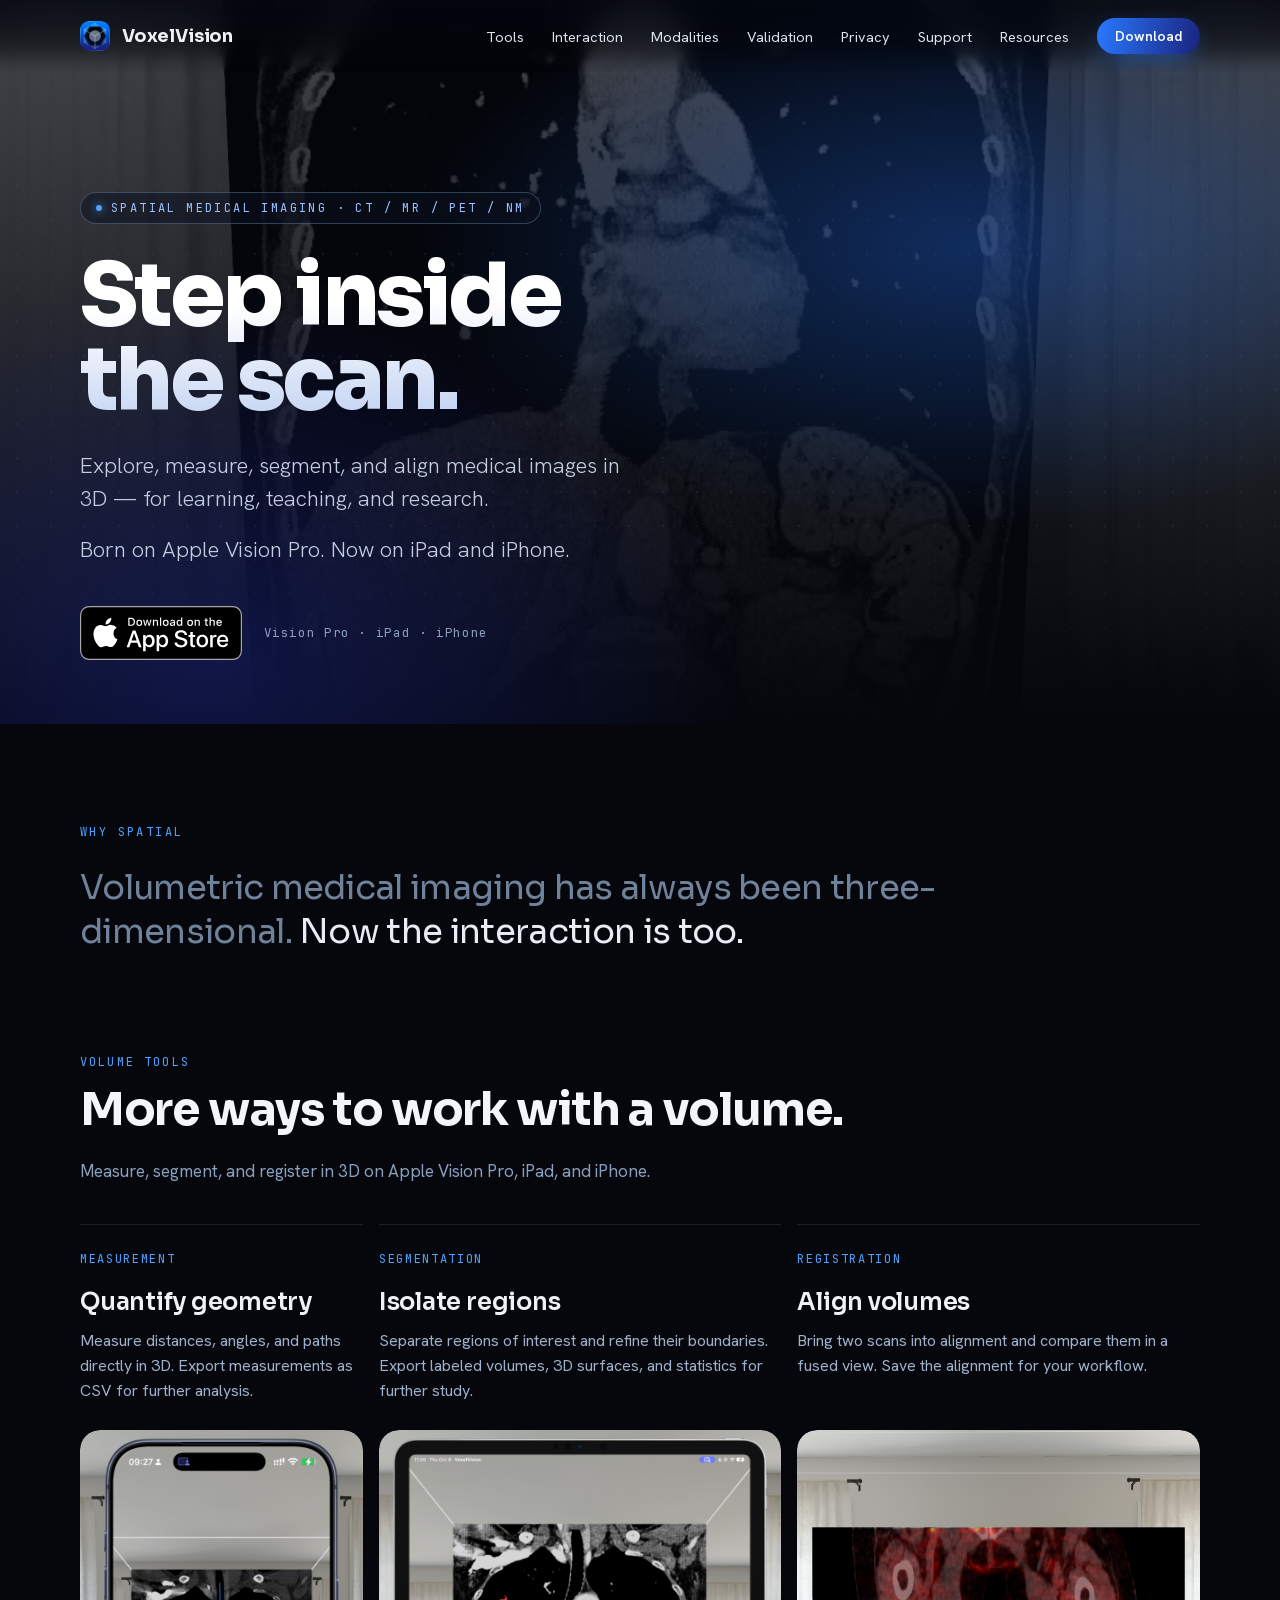
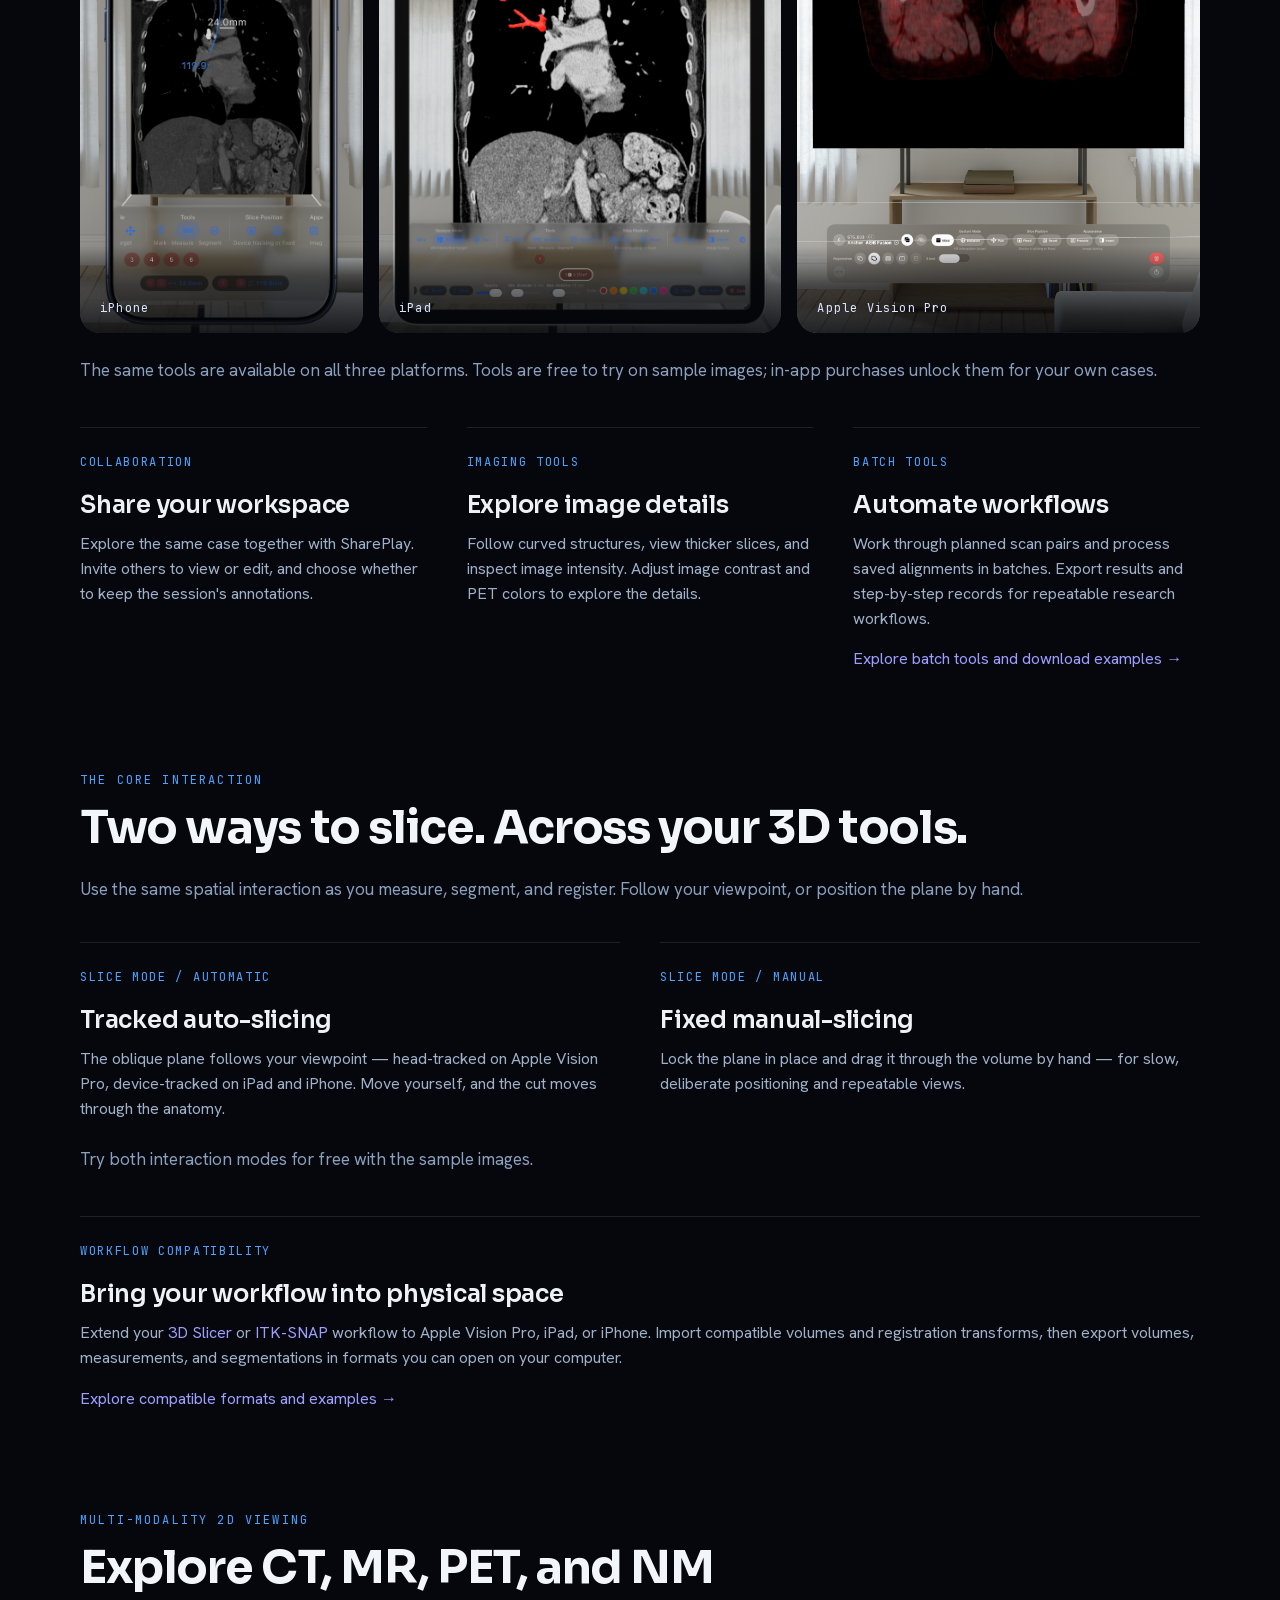
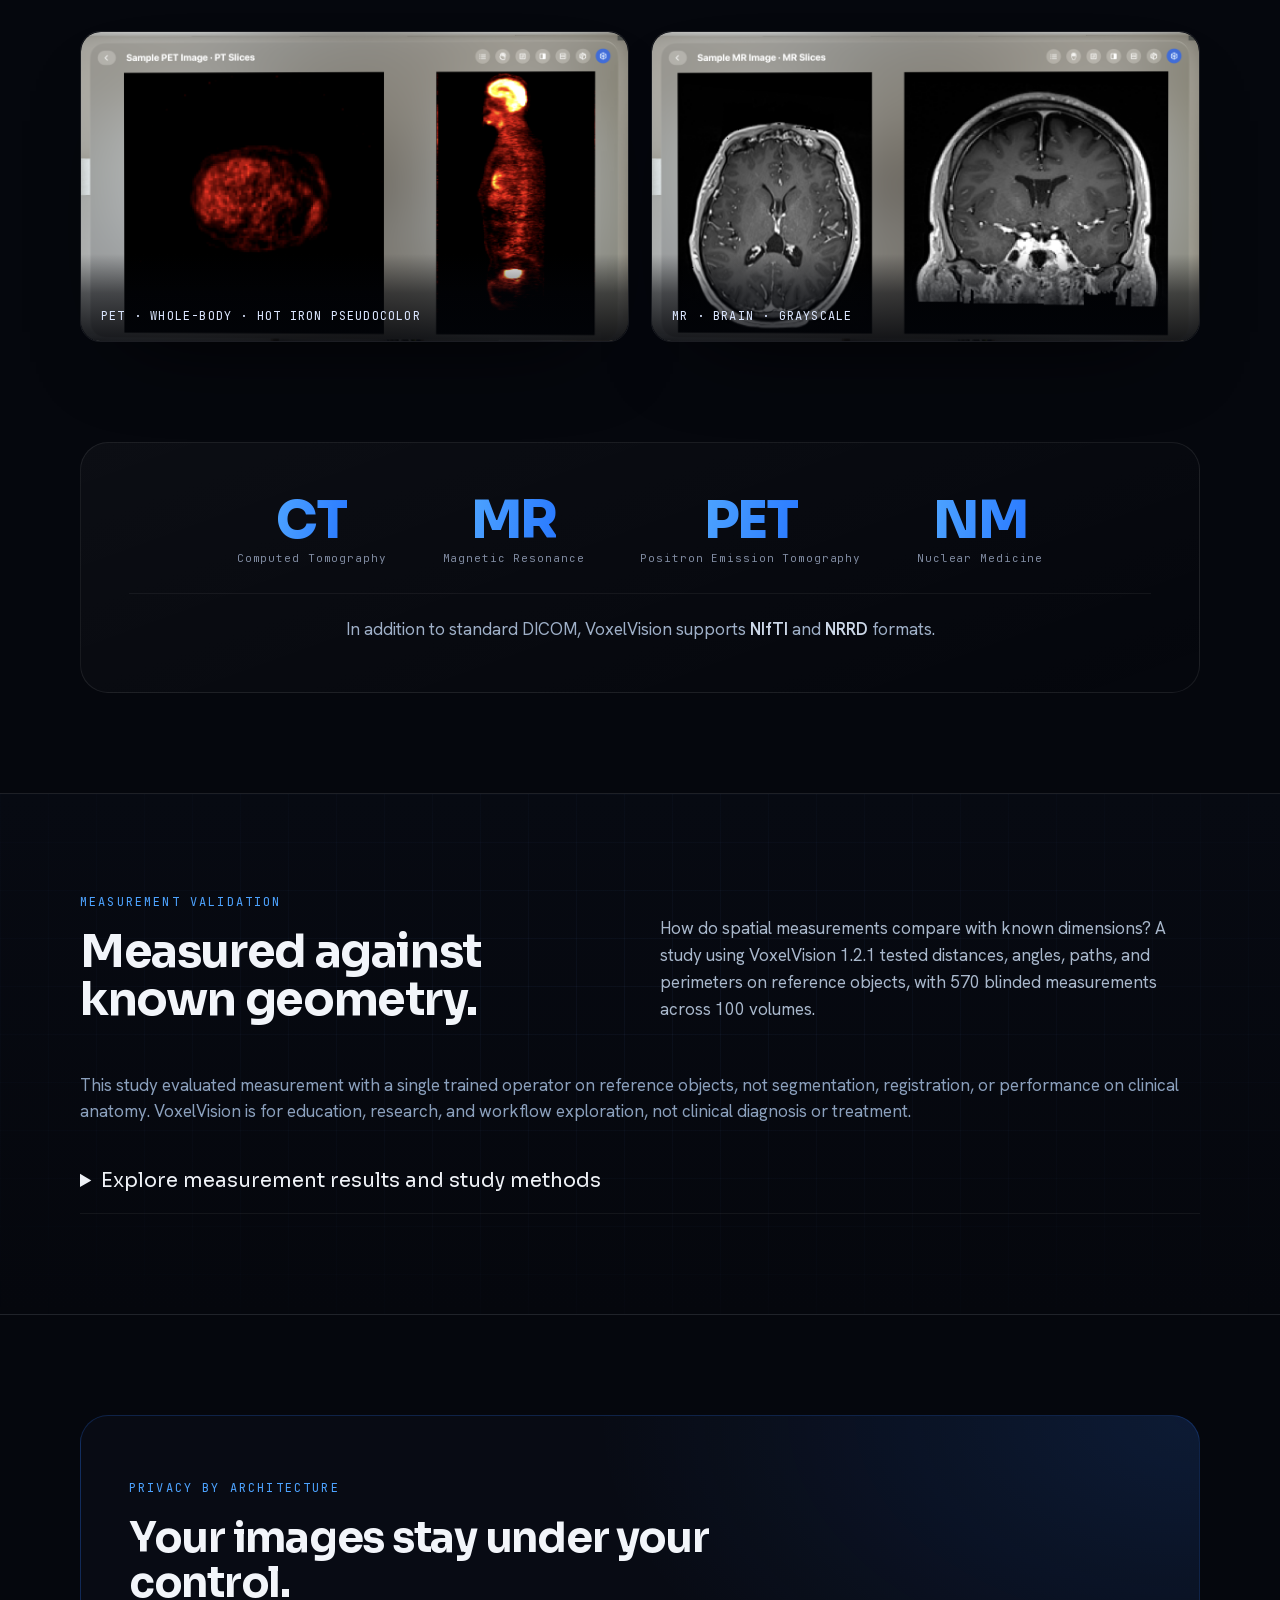
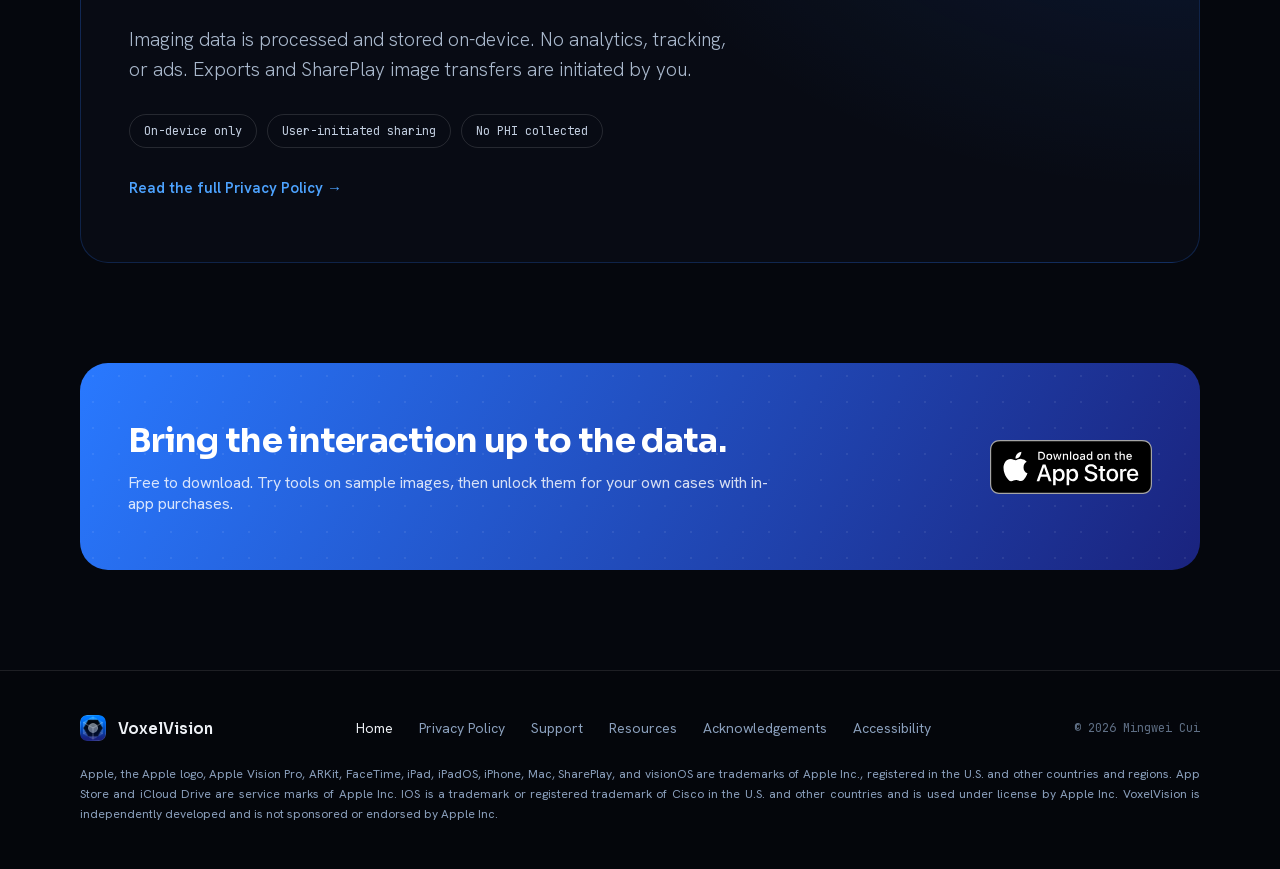
==== commit 1e99fe72: "Website for VoxelVision 2.0.0" ====
--- a/index.html
+++ b/index.html
@@ -24,7 +24,7 @@
 <link rel="preload" as="font" type="font/woff2" crossorigin href="assets/fonts/Sora-700-latin.woff2">
 <link rel="preload" as="font" type="font/woff2" crossorigin href="assets/fonts/HankenGrotesk-400-latin.woff2">
 <link rel="preload" as="font" type="font/woff2" crossorigin href="assets/fonts/JetBrainsMono-400-latin.woff2">
-<link rel="stylesheet" href="assets/site.8653b89d08d2366f.css">
+<link rel="stylesheet" href="assets/site.f0312256f0849ab8.css">
 <script type="application/ld+json">
 {
   "@context": "https://schema.org",
@@ -62,8 +62,8 @@
   new MutationObserver(schedule).observe(document.head,{childList:true,subtree:true});
 })();
 </script>
-<script src="ct.1a71120657b03c1e.js"></script>
-<script defer src="assets/site.46e041ecf8df7afd.js"></script>
+<script src="ct.1b7f0caeabba9b16.js"></script>
+<script defer src="assets/site.02d6f2679cba8555.js"></script>
 </head>
 <body>
 <div style="background:#05070d; color:#eef1f6; font-family:'Hanken Grotesk',sans-serif; overflow-x:clip; -webkit-font-smoothing:antialiased;">
@@ -78,11 +78,12 @@
       <img width="128" height="128" src="assets/icon_128.png" alt="VoxelVision" style="width:30px; height:30px; border-radius:9px; display:block;">
       <span style="font-family:'Sora',sans-serif; font-weight:700; font-size:18px; letter-spacing:-.01em;">VoxelVision</span>
     </a>
-    <div class="vvlinks" style="display:flex; align-items:center; gap:30px; font-size:14.5px;">
+    <div class="vvlinks" style="display:flex; align-items:center; font-size:14.5px;">
       <details class="vvmenu">
         <summary>Menu</summary>
         <nav class="vvmenu-panel vvglass" aria-label="More pages">
         <a class="vvm-a" href="#tools">Tools</a>
+        <a class="vvm-a" href="#interaction">Interaction</a>
         <a class="vvm-a" href="#modalities">Modalities</a>
         <a class="vvm-a" href="#validation">Validation</a>
         <a class="vvm-b" href="privacy.html">Privacy</a>
@@ -91,6 +92,7 @@
         </nav>
       </details>
       <a class="vvnav-a" href="#tools">Tools</a>
+      <a class="vvnav-a" href="#interaction">Interaction</a>
       <a class="vvnav-a" href="#modalities">Modalities</a>
       <a class="vvnav-a" href="#validation">Validation</a>
       <a class="vvnav-b" href="privacy.html">Privacy</a>
@@ -114,7 +116,7 @@
           <span style="width:6px; height:6px; border-radius:50%; background:#4DA3FF; box-shadow:0 0 10px #4DA3FF; animation:vvpulse 2.4s ease-in-out infinite;"></span>Spatial medical imaging · CT / MR / PET / NM
         </div>
         <h1 class="gtx" style="font-family:'Sora',sans-serif; font-size:clamp(40px,10vw,88px); line-height:.96; letter-spacing:-.04em; font-weight:800; margin:0 0 26px; color:#ffffff; background:linear-gradient(178deg,#ffffff 30%,#b9ccf0); -webkit-background-clip:text; background-clip:text; -webkit-text-fill-color:transparent;">Step inside<br>the scan.</h1>
-        <p class="vvlead" style="font-size:22px; line-height:1.5; color:#c2cee0; max-width:560px; margin:0 0 18px; font-weight:300;">A native spatial viewer for CT, MR, PET, and NM studies — plus NIfTI and NRRD volumes.</p>
+        <p class="vvlead" style="font-size:22px; line-height:1.5; color:#c2cee0; max-width:560px; margin:0 0 18px; font-weight:300;">Explore, measure, segment, and align medical images in 3D — for learning, teaching, and research.</p>
         <p class="vvlead" style="font-size:22px; line-height:1.5; color:#c2cee0; max-width:560px; margin:0 0 40px; font-weight:300;">Born on Apple Vision Pro. Now on iPad and iPhone.</p>
         <div style="display:flex; align-items:center; gap:22px; flex-wrap:wrap;">
           <a href="https://apps.apple.com/app/voxelvision/id6762214194?pt=127449969&ct=landing&mt=8"><img src="assets/app-store-badge.svg" alt="Download on the App Store" width="120" height="40" style="height:54px; width:auto; display:block;"></a>
@@ -140,7 +142,7 @@
     <div class="vvcore-grid vvpillars">
       <article class="vvcard vvpillar">
         <div class="vvpillar-label">MEASUREMENT</div>
-        <h3>Measurement</h3>
+        <h3>Quantify geometry</h3>
         <p>Measure distances, angles, and paths directly in 3D. Export measurements as CSV for further analysis.</p>
         <figure>
           <a href="https://apps.apple.com/app/voxelvision/id6762214194?pt=127449969&ct=landing&mt=8" aria-label="Explore Measurement in VoxelVision on the App Store"><img src="assets/measurement-iphone-v2.webp" width="1320" height="2347" alt="Distance and path measurements on a CT volume in VoxelVision 2.0 on iPhone" loading="lazy"></a>
@@ -149,8 +151,8 @@
       </article>
       <article class="vvcard vvpillar">
         <div class="vvpillar-label">SEGMENTATION</div>
-        <h3>Segmentation</h3>
-        <p>Grow from seeds or an intensity threshold, then edit with a voxel brush. Export label maps, meshes, and statistics.</p>
+        <h3>Isolate regions</h3>
+        <p>Separate regions of interest and refine their boundaries. Export labeled volumes, 3D surfaces, and statistics for further study.</p>
         <figure>
           <a href="https://apps.apple.com/app/voxelvision/id6762214194?pt=127449969&ct=landing&mt=8" aria-label="Explore Segmentation in VoxelVision on the App Store"><img src="assets/segmentation-ipad-v2.webp" width="1792" height="2240" alt="Pulmonary vein segmentation on a CT volume in VoxelVision 2.0 on iPad" loading="lazy"></a>
           <figcaption>iPad</figcaption>
@@ -158,37 +160,37 @@
       </article>
       <article class="vvcard vvpillar">
         <div class="vvpillar-label">REGISTRATION</div>
-        <h3>Registration</h3>
-        <p>Align two volumes with anchor pairs, refine from the images themselves, and compare in five fusion modes.</p>
+        <h3>Align volumes</h3>
+        <p>Bring two scans into alignment and compare them in a fused view. Save the alignment for your workflow.</p>
         <figure>
           <a href="https://apps.apple.com/app/voxelvision/id6762214194?pt=127449969&ct=landing&mt=8" aria-label="Explore Registration in VoxelVision on the App Store"><img src="assets/registration-visionpro-v2.webp" width="1364" height="1704" alt="Registered CT and PET fusion in VoxelVision 2.0 on Apple Vision Pro" loading="lazy"></a>
           <figcaption>Apple Vision Pro</figcaption>
         </figure>
       </article>
     </div>
-    <p class="vvpillar-intro">Tools are free to try on sample images; in-app purchases unlock them for your own cases.</p>
+    <p class="vvpillar-intro">The same tools are available on all three platforms. Tools are free to try on sample images; in-app purchases unlock them for your own cases.</p>
     <div class="vvcore-grid vvextras">
       <article class="vvcard vvpillar">
         <div class="vvpillar-label">COLLABORATION</div>
-        <h3>SharePlay collaboration</h3>
-        <p>Work on the same case together. Choose editable or read-only participation and whether to keep session annotations.</p>
+        <h3>Share your workspace</h3>
+        <p>Explore the same case together with SharePlay. Invite others to view or edit, and choose whether to keep the session's annotations.</p>
       </article>
       <article class="vvcard vvpillar">
         <div class="vvpillar-label">IMAGING TOOLS</div>
-        <h3>More imaging tools</h3>
-        <p>Explore curved planar reformations, slab projections, and intensity profiles, with PET color maps, SUV readouts, and series presets.</p>
+        <h3>Explore image details</h3>
+        <p>Follow curved structures, view thicker slices, and inspect image intensity. Adjust image contrast and PET colors to explore the details.</p>
       </article>
       <article class="vvcard vvpillar">
         <div class="vvpillar-label">BATCH TOOLS</div>
-        <h3>Batch assistants</h3>
-        <p>Follow a predefined sequence of volume pairs, or solve, refine, and benchmark saved registrations in batches. Export results and step-by-step records for research workflows.</p>
+        <h3>Automate workflows</h3>
+        <p>Work through planned scan pairs and process saved alignments in batches. Export results and step-by-step records for repeatable research workflows.</p>
         <p style="margin-top:16px;"><a href="resources.html">Explore batch tools and download examples →</a></p>
       </article>
     </div>
   </section>
 
   <!-- ================= INTERACTION FEATURES ================= -->
-  <section class="vvsec-core" style="max-width:var(--vv-max); margin:0 auto; padding:var(--vv-sec) var(--vv-gut) 0;">
+  <section id="interaction" class="vvsec-core" style="max-width:var(--vv-max); margin:0 auto; padding:var(--vv-sec) var(--vv-gut) 0;">
     <div style="margin-bottom:40px;">
       <div style="font-family:'JetBrains Mono',monospace; font-size:12px; letter-spacing:.18em; text-transform:uppercase; color:#4DA3FF; margin-bottom:16px;">The core interaction</div>
       <h2 style="font-family:'Sora',sans-serif; font-size:clamp(30px,6vw,46px); line-height:1.04; letter-spacing:-.03em; font-weight:700; margin:0; color:#f2f5fa;">Two ways to slice. Across your 3D tools.</h2>
@@ -206,6 +208,13 @@
         <p style="font-size:16px; line-height:1.55; color:#9fb0c8; margin:0;">Lock the plane in place and drag it through the volume by hand — for slow, deliberate positioning and repeatable views.</p>
       </div>
     </div>
+    <p class="vvpillar-intro">Try both interaction modes for free with the sample images.</p>
+    <div class="vvcard vvpillar" style="margin-top:44px;">
+      <div class="vvpillar-label">WORKFLOW COMPATIBILITY</div>
+      <h3>Bring your workflow into physical space</h3>
+      <p>Extend your <a href="https://www.slicer.org/">3D Slicer</a> or <a href="https://www.itksnap.org/">ITK-SNAP</a> workflow to Apple Vision Pro, iPad, or iPhone. Import compatible volumes and registration transforms, then export volumes, measurements, and segmentations in formats you can open on your computer.</p>
+      <p style="margin-top:16px;"><a href="resources.html#interoperability">Explore compatible formats and examples →</a></p>
+    </div>
   </section>
 
   <!-- ================= MODALITY SHOWCASE ================= -->
@@ -213,16 +222,16 @@
     <div class="vvmod-in">
       <div style="margin-bottom:40px;">
         <div style="font-family:'JetBrains Mono',monospace; font-size:12px; letter-spacing:.18em; text-transform:uppercase; color:#4DA3FF; margin-bottom:16px;">Multi-modality 2D viewing</div>
-        <h2 style="font-family:'Sora',sans-serif; font-size:clamp(30px,6vw,46px); line-height:1.04; letter-spacing:-.03em; font-weight:700; margin:0; color:#f2f5fa;">One viewer, every modality.</h2>
+      <h2 style="font-family:'Sora',sans-serif; font-size:clamp(30px,6vw,46px); line-height:1.04; letter-spacing:-.03em; font-weight:700; margin:0; color:#f2f5fa;">Explore CT, MR, PET, and NM</h2>
       </div>
       <div style="display:grid; grid-template-columns:repeat(auto-fit,minmax(300px,1fr)); gap:22px;">
         <figure style="margin:0; position:relative; border-radius:var(--r-card); overflow:hidden; border:1px solid rgba(255,255,255,.09); box-shadow:0 40px 90px -50px #000;">
           <img width="2340" height="1320" src="assets/screenshot-pt-v2.webp" alt="PET axial and whole-body views in VoxelVision 2.0 on Apple Vision Pro" style="width:100%; height:auto; aspect-ratio:2340/1320; display:block;">
-          <figcaption style="position:absolute; left:0; right:0; bottom:0; padding:54px 20px 17px; background:linear-gradient(180deg,rgba(2,4,9,0) 0%,rgba(2,4,9,.55) 45%,rgba(2,4,9,.86) 100%); font-family:'JetBrains Mono',monospace; font-size:12px; letter-spacing:.1em; color:#dbe6ff;">PET · WHOLE-BODY, ADJUSTABLE WINDOW PRESETS</figcaption>
+          <figcaption style="position:absolute; left:0; right:0; bottom:0; padding:54px 20px 17px; background:linear-gradient(180deg,rgba(2,4,9,0) 0%,rgba(2,4,9,.55) 45%,rgba(2,4,9,.86) 100%); font-family:'JetBrains Mono',monospace; font-size:12px; letter-spacing:.1em; color:#dbe6ff;">PET · WHOLE-BODY · HOT IRON PSEUDOCOLOR</figcaption>
         </figure>
         <figure style="margin:0; position:relative; border-radius:var(--r-card); overflow:hidden; border:1px solid rgba(255,255,255,.09); box-shadow:0 40px 90px -50px #000;">
           <img width="2340" height="1320" src="assets/screenshot-mr-v2.webp" alt="MR brain axial and coronal views in VoxelVision 2.0 on Apple Vision Pro" style="width:100%; height:auto; aspect-ratio:2340/1320; display:block;">
-          <figcaption style="position:absolute; left:0; right:0; bottom:0; padding:54px 20px 17px; background:linear-gradient(180deg,rgba(2,4,9,0) 0%,rgba(2,4,9,.55) 45%,rgba(2,4,9,.86) 100%); font-family:'JetBrains Mono',monospace; font-size:12px; letter-spacing:.1em; color:#dbe6ff;">MR · BRAIN, SYNCHRONIZED ORTHOGONAL VIEWS</figcaption>
+          <figcaption style="position:absolute; left:0; right:0; bottom:0; padding:54px 20px 17px; background:linear-gradient(180deg,rgba(2,4,9,0) 0%,rgba(2,4,9,.55) 45%,rgba(2,4,9,.86) 100%); font-family:'JetBrains Mono',monospace; font-size:12px; letter-spacing:.1em; color:#dbe6ff;">MR · BRAIN · GRAYSCALE</figcaption>
         </figure>
       </div>
     </div>
@@ -249,7 +258,7 @@
           <span style="font-family:'JetBrains Mono',monospace; font-size:11px; letter-spacing:.08em; color:#7f8aa0;">Nuclear Medicine</span>
         </div>
       </div>
-      <p style="font-size:17px; color:#9fb0c8; margin:0; border-top:1px solid var(--vv-rule-soft); padding-top:24px;">Imported via DICOM — plus <strong style="color:#cdd8e8; font-weight:600;">NIfTI</strong> and <strong style="color:#cdd8e8; font-weight:600;">NRRD</strong> volume import, for education, research, and workflow exploration. True to its name, VoxelVision is built to give you full sight of the voxel — carrying volumetric studies across the imaging workflow, from clinical DICOM acquisitions to processed NIfTI and NRRD research volumes, into a single spatial view.</p>
+      <p style="font-size:17px; color:#9fb0c8; margin:0; text-align:center; border-top:1px solid var(--vv-rule-soft); padding-top:24px;">In addition to standard DICOM, VoxelVision supports <strong style="color:#cdd8e8; font-weight:600;">NIfTI</strong> and <strong style="color:#cdd8e8; font-weight:600;">NRRD</strong> formats.</p>
     </div>
   </section>
 
@@ -259,12 +268,17 @@
     <div class="vvres-in" style="position:relative; max-width:var(--vv-max); margin:0 auto; padding:0 var(--vv-gut);">
       <div style="display:grid; grid-template-columns:repeat(auto-fit,minmax(300px,1fr)); gap:40px; align-items:end; margin-bottom:48px;">
         <div>
-          <div style="font-family:'JetBrains Mono',monospace; font-size:12px; letter-spacing:.18em; text-transform:uppercase; color:#4DA3FF; margin-bottom:18px;">Validation study</div>
+          <div style="font-family:'JetBrains Mono',monospace; font-size:12px; letter-spacing:.18em; text-transform:uppercase; color:#4DA3FF; margin-bottom:18px;">Measurement validation</div>
           <h2 style="font-family:'Sora',sans-serif; font-size:clamp(30px,6vw,46px); line-height:1.04; letter-spacing:-.03em; font-weight:700; margin:0; color:#f2f5fa;">Measured against<br>known geometry.</h2>
         </div>
-        <p style="font-size:17px; line-height:1.6; color:#a9b8cc; margin:0;">A geometric-validation study using VoxelVision 1.2.1 characterized the viewer's pose-tracked double-oblique multiplanar reformation against reference phantoms — testing distance, angle, path, and perimeter across a three-tier validity gradient, on head-mounted and handheld platforms.</p>
-      </div>
-
+        <p style="font-size:17px; line-height:1.6; color:#a9b8cc; margin:0;">How do spatial measurements compare with known dimensions? A study using VoxelVision 1.2.1 tested distances, angles, paths, and perimeters on reference objects, with 570 blinded measurements across 100 volumes.</p>
+      </div>
+
+      <p class="vvpillar-intro" style="margin:0 0 24px;">This study evaluated measurement with a single trained operator on reference objects, not segmentation, registration, or performance on clinical anatomy. VoxelVision is for education, research, and workflow exploration, not clinical diagnosis or treatment.</p>
+      <details class="vvguide">
+      <summary>Explore measurement results and study methods</summary>
+      <div style="margin-top:28px;">
+      <p style="font-size:16px; line-height:1.6; color:#a9b8cc;">The study characterized pose-tracked double-oblique multiplanar reformation across three types of reference phantom, on head-mounted and handheld platforms.</p>
       <div class="vvgrad" style="display:flex; align-items:center; gap:14px; margin-bottom:18px;">
         <span style="font-family:'JetBrains Mono',monospace; font-size:11px; letter-spacing:.14em; text-transform:uppercase; color:#7f8aa0; white-space:nowrap;">Three-tier validity gradient</span>
         <span style="flex:1; height:1px; background:linear-gradient(90deg,rgba(127,138,160,.15),#2979FF);"></span>
@@ -301,6 +315,8 @@
       <p style="font-size:15px; line-height:1.6; color:#7f8aa0; margin:0; max-width:900px;">Across 570 blinded measurements on 100 single-target volumes, the synthetic-phantom results were statistically equivalent across voxel spacing, platform, and session re-entry. Characterized with a single trained operator on phantoms with known reference geometry; generalization across independent operators and extrapolation to clinical anatomy define the boundary for subsequent study. VoxelVision is not a certified medical device.</p>
       <p style="font-family:'JetBrains Mono',monospace; font-size:12.5px; letter-spacing:.03em; line-height:1.6; color:#5f6f85; margin:22px 0 0;">Manuscript currently in peer review · full citation with doi to be added upon publication.</p>
       <p class="vvprose" style="font-family:'JetBrains Mono',monospace; font-size:12.5px; letter-spacing:.03em; line-height:1.7; color:#5f6f85; margin:10px 0 0;">Open code &amp; data — analysis code, measurement records, and per-tier execution lists: <a href="https://github.com/mingweicui/VV-measurement-validation" style="color:#7f8aa0;">github.com/mingweicui/VV-measurement-validation</a> (MIT). Author-built phantom datasets (MCVV-SPH, MCVV-RPH) archived on <a href="https://doi.org/10.5281/zenodo.21029537" style="color:#7f8aa0;">Zenodo</a> (CC-BY-4.0).</p>
+      </div>
+      </details>
     </div>
   </section>
 
@@ -352,6 +368,7 @@
       </div>
       <span style="font-family:'JetBrains Mono',monospace; font-size:12px; color:#5f6f85;">© 2026 Mingwei Cui</span>
     </div>
+    <p class="vvfoot-legal">Apple, the Apple logo, Apple Vision Pro, ARKit, FaceTime, iPad, iPadOS, iPhone, Mac, SharePlay, and visionOS are trademarks of Apple Inc., registered in the U.S. and other countries and regions. App Store and iCloud Drive are service marks of Apple Inc. IOS is a trademark or registered trademark of Cisco in the U.S. and other countries and is used under license by Apple Inc. VoxelVision is independently developed and is not sponsored or endorsed by Apple Inc.</p>
   </footer>
 
 </div>
--- a/assets/site.f0312256f0849ab8.css
+++ b/assets/site.f0312256f0849ab8.css
@@ -0,0 +1,569 @@
+/* voxelvision.app — shared stylesheet for all pages.
+   Fonts are self-hosted: the site claims no third-party data collection, so it
+   must not hand every visitor's IP to a font CDN to render that claim. */
+
+@font-face {
+  font-family: 'Hanken Grotesk';
+  font-style: normal;
+  font-weight: 300;
+  font-display: swap;
+  src: url('fonts/HankenGrotesk-300-latin-ext.woff2') format('woff2');
+  unicode-range: U+0100-02BA, U+02BD-02C5, U+02C7-02CC, U+02CE-02D7, U+02DD-02FF, U+0304, U+0308, U+0329, U+1D00-1DBF, U+1E00-1E9F, U+1EF2-1EFF, U+2020, U+20A0-20AB, U+20AD-20C0, U+2113, U+2C60-2C7F, U+A720-A7FF;
+}
+@font-face {
+  font-family: 'Hanken Grotesk';
+  font-style: normal;
+  font-weight: 300;
+  font-display: swap;
+  src: url('fonts/HankenGrotesk-300-latin.woff2') format('woff2');
+  unicode-range: U+0000-00FF, U+0131, U+0152-0153, U+02BB-02BC, U+02C6, U+02DA, U+02DC, U+0304, U+0308, U+0329, U+2000-206F, U+20AC, U+2122, U+2191, U+2193, U+2212, U+2215, U+FEFF, U+FFFD;
+}
+@font-face {
+  font-family: 'Hanken Grotesk';
+  font-style: normal;
+  font-weight: 400;
+  font-display: swap;
+  src: url('fonts/HankenGrotesk-400-latin-ext.woff2') format('woff2');
+  unicode-range: U+0100-02BA, U+02BD-02C5, U+02C7-02CC, U+02CE-02D7, U+02DD-02FF, U+0304, U+0308, U+0329, U+1D00-1DBF, U+1E00-1E9F, U+1EF2-1EFF, U+2020, U+20A0-20AB, U+20AD-20C0, U+2113, U+2C60-2C7F, U+A720-A7FF;
+}
+@font-face {
+  font-family: 'Hanken Grotesk';
+  font-style: normal;
+  font-weight: 400;
+  font-display: swap;
+  src: url('fonts/HankenGrotesk-400-latin.woff2') format('woff2');
+  unicode-range: U+0000-00FF, U+0131, U+0152-0153, U+02BB-02BC, U+02C6, U+02DA, U+02DC, U+0304, U+0308, U+0329, U+2000-206F, U+20AC, U+2122, U+2191, U+2193, U+2212, U+2215, U+FEFF, U+FFFD;
+}
+@font-face {
+  font-family: 'Hanken Grotesk';
+  font-style: normal;
+  font-weight: 600;
+  font-display: swap;
+  src: url('fonts/HankenGrotesk-600-latin-ext.woff2') format('woff2');
+  unicode-range: U+0100-02BA, U+02BD-02C5, U+02C7-02CC, U+02CE-02D7, U+02DD-02FF, U+0304, U+0308, U+0329, U+1D00-1DBF, U+1E00-1E9F, U+1EF2-1EFF, U+2020, U+20A0-20AB, U+20AD-20C0, U+2113, U+2C60-2C7F, U+A720-A7FF;
+}
+@font-face {
+  font-family: 'Hanken Grotesk';
+  font-style: normal;
+  font-weight: 600;
+  font-display: swap;
+  src: url('fonts/HankenGrotesk-600-latin.woff2') format('woff2');
+  unicode-range: U+0000-00FF, U+0131, U+0152-0153, U+02BB-02BC, U+02C6, U+02DA, U+02DC, U+0304, U+0308, U+0329, U+2000-206F, U+20AC, U+2122, U+2191, U+2193, U+2212, U+2215, U+FEFF, U+FFFD;
+}
+@font-face {
+  font-family: 'Hanken Grotesk';
+  font-style: normal;
+  font-weight: 700;
+  font-display: swap;
+  src: url('fonts/HankenGrotesk-700-latin-ext.woff2') format('woff2');
+  unicode-range: U+0100-02BA, U+02BD-02C5, U+02C7-02CC, U+02CE-02D7, U+02DD-02FF, U+0304, U+0308, U+0329, U+1D00-1DBF, U+1E00-1E9F, U+1EF2-1EFF, U+2020, U+20A0-20AB, U+20AD-20C0, U+2113, U+2C60-2C7F, U+A720-A7FF;
+}
+@font-face {
+  font-family: 'Hanken Grotesk';
+  font-style: normal;
+  font-weight: 700;
+  font-display: swap;
+  src: url('fonts/HankenGrotesk-700-latin.woff2') format('woff2');
+  unicode-range: U+0000-00FF, U+0131, U+0152-0153, U+02BB-02BC, U+02C6, U+02DA, U+02DC, U+0304, U+0308, U+0329, U+2000-206F, U+20AC, U+2122, U+2191, U+2193, U+2212, U+2215, U+FEFF, U+FFFD;
+}
+@font-face {
+  font-family: 'JetBrains Mono';
+  font-style: normal;
+  font-weight: 400;
+  font-display: swap;
+  src: url('fonts/JetBrainsMono-400-latin-ext.woff2') format('woff2');
+  unicode-range: U+0100-02BA, U+02BD-02C5, U+02C7-02CC, U+02CE-02D7, U+02DD-02FF, U+0304, U+0308, U+0329, U+1D00-1DBF, U+1E00-1E9F, U+1EF2-1EFF, U+2020, U+20A0-20AB, U+20AD-20C0, U+2113, U+2C60-2C7F, U+A720-A7FF;
+}
+@font-face {
+  font-family: 'JetBrains Mono';
+  font-style: normal;
+  font-weight: 400;
+  font-display: swap;
+  src: url('fonts/JetBrainsMono-400-latin.woff2') format('woff2');
+  unicode-range: U+0000-00FF, U+0131, U+0152-0153, U+02BB-02BC, U+02C6, U+02DA, U+02DC, U+0304, U+0308, U+0329, U+2000-206F, U+20AC, U+2122, U+2191, U+2193, U+2212, U+2215, U+FEFF, U+FFFD;
+}
+@font-face {
+  font-family: 'JetBrains Mono';
+  font-style: normal;
+  font-weight: 500;
+  font-display: swap;
+  src: url('fonts/JetBrainsMono-500-latin-ext.woff2') format('woff2');
+  unicode-range: U+0100-02BA, U+02BD-02C5, U+02C7-02CC, U+02CE-02D7, U+02DD-02FF, U+0304, U+0308, U+0329, U+1D00-1DBF, U+1E00-1E9F, U+1EF2-1EFF, U+2020, U+20A0-20AB, U+20AD-20C0, U+2113, U+2C60-2C7F, U+A720-A7FF;
+}
+@font-face {
+  font-family: 'JetBrains Mono';
+  font-style: normal;
+  font-weight: 500;
+  font-display: swap;
+  src: url('fonts/JetBrainsMono-500-latin.woff2') format('woff2');
+  unicode-range: U+0000-00FF, U+0131, U+0152-0153, U+02BB-02BC, U+02C6, U+02DA, U+02DC, U+0304, U+0308, U+0329, U+2000-206F, U+20AC, U+2122, U+2191, U+2193, U+2212, U+2215, U+FEFF, U+FFFD;
+}
+@font-face {
+  font-family: 'Sora';
+  font-style: normal;
+  font-weight: 400;
+  font-display: swap;
+  src: url('fonts/Sora-400-latin-ext.woff2') format('woff2');
+  unicode-range: U+0100-02BA, U+02BD-02C5, U+02C7-02CC, U+02CE-02D7, U+02DD-02FF, U+0304, U+0308, U+0329, U+1D00-1DBF, U+1E00-1E9F, U+1EF2-1EFF, U+2020, U+20A0-20AB, U+20AD-20C0, U+2113, U+2C60-2C7F, U+A720-A7FF;
+}
+@font-face {
+  font-family: 'Sora';
+  font-style: normal;
+  font-weight: 400;
+  font-display: swap;
+  src: url('fonts/Sora-400-latin.woff2') format('woff2');
+  unicode-range: U+0000-00FF, U+0131, U+0152-0153, U+02BB-02BC, U+02C6, U+02DA, U+02DC, U+0304, U+0308, U+0329, U+2000-206F, U+20AC, U+2122, U+2191, U+2193, U+2212, U+2215, U+FEFF, U+FFFD;
+}
+@font-face {
+  font-family: 'Sora';
+  font-style: normal;
+  font-weight: 500;
+  font-display: swap;
+  src: url('fonts/Sora-500-latin-ext.woff2') format('woff2');
+  unicode-range: U+0100-02BA, U+02BD-02C5, U+02C7-02CC, U+02CE-02D7, U+02DD-02FF, U+0304, U+0308, U+0329, U+1D00-1DBF, U+1E00-1E9F, U+1EF2-1EFF, U+2020, U+20A0-20AB, U+20AD-20C0, U+2113, U+2C60-2C7F, U+A720-A7FF;
+}
+@font-face {
+  font-family: 'Sora';
+  font-style: normal;
+  font-weight: 500;
+  font-display: swap;
+  src: url('fonts/Sora-500-latin.woff2') format('woff2');
+  unicode-range: U+0000-00FF, U+0131, U+0152-0153, U+02BB-02BC, U+02C6, U+02DA, U+02DC, U+0304, U+0308, U+0329, U+2000-206F, U+20AC, U+2122, U+2191, U+2193, U+2212, U+2215, U+FEFF, U+FFFD;
+}
+@font-face {
+  font-family: 'Sora';
+  font-style: normal;
+  font-weight: 600;
+  font-display: swap;
+  src: url('fonts/Sora-600-latin-ext.woff2') format('woff2');
+  unicode-range: U+0100-02BA, U+02BD-02C5, U+02C7-02CC, U+02CE-02D7, U+02DD-02FF, U+0304, U+0308, U+0329, U+1D00-1DBF, U+1E00-1E9F, U+1EF2-1EFF, U+2020, U+20A0-20AB, U+20AD-20C0, U+2113, U+2C60-2C7F, U+A720-A7FF;
+}
+@font-face {
+  font-family: 'Sora';
+  font-style: normal;
+  font-weight: 600;
+  font-display: swap;
+  src: url('fonts/Sora-600-latin.woff2') format('woff2');
+  unicode-range: U+0000-00FF, U+0131, U+0152-0153, U+02BB-02BC, U+02C6, U+02DA, U+02DC, U+0304, U+0308, U+0329, U+2000-206F, U+20AC, U+2122, U+2191, U+2193, U+2212, U+2215, U+FEFF, U+FFFD;
+}
+@font-face {
+  font-family: 'Sora';
+  font-style: normal;
+  font-weight: 700;
+  font-display: swap;
+  src: url('fonts/Sora-700-latin-ext.woff2') format('woff2');
+  unicode-range: U+0100-02BA, U+02BD-02C5, U+02C7-02CC, U+02CE-02D7, U+02DD-02FF, U+0304, U+0308, U+0329, U+1D00-1DBF, U+1E00-1E9F, U+1EF2-1EFF, U+2020, U+20A0-20AB, U+20AD-20C0, U+2113, U+2C60-2C7F, U+A720-A7FF;
+}
+@font-face {
+  font-family: 'Sora';
+  font-style: normal;
+  font-weight: 700;
+  font-display: swap;
+  src: url('fonts/Sora-700-latin.woff2') format('woff2');
+  unicode-range: U+0000-00FF, U+0131, U+0152-0153, U+02BB-02BC, U+02C6, U+02DA, U+02DC, U+0304, U+0308, U+0329, U+2000-206F, U+20AC, U+2122, U+2191, U+2193, U+2212, U+2215, U+FEFF, U+FFFD;
+}
+@font-face {
+  font-family: 'Sora';
+  font-style: normal;
+  font-weight: 800;
+  font-display: swap;
+  src: url('fonts/Sora-800-latin-ext.woff2') format('woff2');
+  unicode-range: U+0100-02BA, U+02BD-02C5, U+02C7-02CC, U+02CE-02D7, U+02DD-02FF, U+0304, U+0308, U+0329, U+1D00-1DBF, U+1E00-1E9F, U+1EF2-1EFF, U+2020, U+20A0-20AB, U+20AD-20C0, U+2113, U+2C60-2C7F, U+A720-A7FF;
+}
+@font-face {
+  font-family: 'Sora';
+  font-style: normal;
+  font-weight: 800;
+  font-display: swap;
+  src: url('fonts/Sora-800-latin.woff2') format('woff2');
+  unicode-range: U+0000-00FF, U+0131, U+0152-0153, U+02BB-02BC, U+02C6, U+02DA, U+02DC, U+0304, U+0308, U+0329, U+2000-206F, U+20AC, U+2122, U+2191, U+2193, U+2212, U+2215, U+FEFF, U+FFFD;
+}
+
+* { box-sizing: border-box; }
+  /* Offsets in-page anchor jumps by the sticky nav's height, so section headings
+     are not parked underneath it. */
+  html { scroll-padding-top:92px; }
+  /* Bar height is deterministic from its own padding and tallest child, and it
+     changes at the same breakpoints those do. The hero is pulled up by exactly
+     this so its image reaches the top of the page and the frost has something to
+     work on at rest, instead of the bar sitting on a band of page ground. */
+  /* One rhythm, two hairline weights, one gutter — declared once so a section
+     cannot drift out of step by being edited in isolation.
+       --vv-rule       structural, once per region: band edges, footer, page header
+       --vv-rule-soft  repeating separators and in-card rules; lighter precisely
+                       because they repeat, and repetition accumulates weight. */
+  /* One measure for every section, so the page keeps a single left edge; line
+     length is a property of the text, not of the container.
+     Two surface tiers: cards hold discrete objects, panels hold whole regions. */
+  /* Reading measure is a property of the text, never of the container: sub-page
+     prose sits in the same 1200 column as everything else and simply stops early,
+     the way the hero's own copy does. One left edge, comfortable line length. */
+  :root { --vv-read:660px; }
+  /* Gap above only; the footer's own margin supplies the one below, so the two
+     can never stack — same rule the home page's sections follow. */
+  .vvbody { max-width:var(--vv-max)!important; padding-block:var(--vv-sec) 0!important; }
+  /* Sub-page documents are long and sectioned; the column beside the text carries
+     the page's own index rather than sitting empty. The rail is one component —
+     its contents come from each page's real structure, not from a template. */
+  .vvbody { display:grid; grid-template-columns:var(--vv-read) minmax(0,1fr);
+            column-gap:64px; align-items:start; }
+  .vvdoc { grid-column:1; grid-row:1; min-width:0; }
+  .vvtoc { grid-column:2; grid-row:1; justify-self:end; position:sticky; top:calc(var(--vv-nav-h) + 28px);
+           max-height:calc(100vh - var(--vv-nav-h) - 72px); overflow-y:auto;
+           max-width:280px; }
+  .vvtoc > summary { display:none; }
+  /* A native scrollbar paints a square-cornered track inside the padding box, so
+     it juts out of a rounded panel. A thin overlay-style bar with a transparent
+     track has no corners to show. */
+  .vvtoc, .vvtoc-list { scrollbar-width:thin; scrollbar-color:rgba(255,255,255,.22) transparent; }
+  .vvtoc::-webkit-scrollbar, .vvtoc-list::-webkit-scrollbar { width:6px; }
+  .vvtoc::-webkit-scrollbar-track, .vvtoc-list::-webkit-scrollbar-track { background:transparent; }
+  .vvtoc::-webkit-scrollbar-thumb, .vvtoc-list::-webkit-scrollbar-thumb {
+      background:rgba(255,255,255,.20); border-radius:999px; }
+  .vvtoc::-webkit-scrollbar-thumb:hover, .vvtoc-list::-webkit-scrollbar-thumb:hover {
+      background:rgba(255,255,255,.34); }
+  .vvtoc-label { font-family:'JetBrains Mono',monospace; font-size:11px; letter-spacing:.16em;
+                 text-transform:uppercase; color:#7f8aa0; padding-bottom:12px;
+                 border-bottom:1px solid var(--vv-rule-soft); margin-bottom:6px; }
+  .vvtoc a { display:block; padding:8px 0; font-size:14px; line-height:1.4; color:#8ba0bd;
+             border-left:2px solid transparent; padding-left:12px; margin-left:-14px; }
+  .vvtoc a:hover { color:#dbe3ef; }
+  .vvtoc a.is-current { color:#dbe3ef; border-left-color:#2979FF; }
+  .vvtoc-tree, .vvtoc-tree ul { list-style:none; margin:0; padding:0; }
+  .vvtoc-tree > li + li { margin-top:18px; }
+  .vvtoc-tree .vvtoc-section { font-weight:700; color:#c2cee0; }
+  .vvtoc-tree ul { margin-left:12px; padding-left:12px; border-left:1px solid var(--vv-rule-soft); }
+  .vvtoc-tree ul a { font-size:13px; padding-top:6px; padding-bottom:6px; }
+  /* Below this the column cannot hold both, so the rail becomes a disclosure
+     above the text — still available, no longer competing for width. */
+  /* Below the two-column threshold the rail stops being a block in the flow and
+     becomes a floating control at the top-right of the reading column: it costs no
+     vertical space while idle, stays reachable the whole way down, and borrows the
+     bar menu's material and behaviour so the page has one control language. */
+  @media (max-width:1100px){
+    .vvbody { display:block; }
+    .vvtoc { position:sticky; top:calc(var(--vv-nav-h) + 14px); z-index:40;
+             justify-self:auto; height:0; max-width:none; max-height:none;
+             overflow:visible; margin:0; }
+    .vvtoc > summary { position:absolute; right:0; top:0; width:42px; height:42px;
+                       display:flex; align-items:center; justify-content:center;
+                       cursor:pointer; list-style:none; border-radius:999px;
+                       color:#dbe3ef;
+                       background:rgba(255,255,255,.02);
+                       backdrop-filter:blur(6px) saturate(120%);
+                       -webkit-backdrop-filter:blur(6px) saturate(120%);
+                       border:1px solid rgba(255,255,255,.14);
+                       box-shadow:0 14px 34px -14px rgba(0,0,0,.9); }
+    .vvtoc > summary::-webkit-details-marker { display:none; }
+    .vvtoc[open] > summary { color:#fff; border-color:rgba(255,255,255,.3); }
+    .vvtoc .vvtoc-txt, .vvtoc .vvtoc-label { display:none; }
+    .vvtoc > nav { position:absolute; right:0; top:54px;
+                   width:min(300px, calc(100vw - 2 * var(--vv-gut)));
+                   overflow:hidden;
+                   padding:10px 8px 10px 14px; border-radius:var(--r-card);
+                   background:rgba(14,19,31,.50);
+                   backdrop-filter:blur(30px) saturate(180%);
+                   -webkit-backdrop-filter:blur(30px) saturate(180%);
+                   border:1px solid rgba(255,255,255,.12);
+                   box-shadow:inset 0 1px 0 rgba(255,255,255,.09),
+                              0 26px 60px -22px rgba(0,0,0,.9); }
+    .vvtoc-list { max-height:min(60vh, 420px); overflow-y:auto; }
+    .vvtoc a { color:#dbe3ef; padding:10px 0 10px 12px; margin-left:0; }
+    @supports not (backdrop-filter: blur(1px)) {
+      .vvtoc > summary, .vvtoc > nav { background:rgba(12,16,26,.96); }
+    }
+  }
+  /* Sub-page headers reach the top of the page, so the bar's frost has the band
+     to work on rather than sitting on flat ground. */
+  .vvsubhead { margin-top:calc(-1 * var(--vv-nav-h)); }
+  .vvsubhead > div:last-child { padding-top:calc(78px + var(--vv-nav-h))!important; }
+  .vvsubhead-in { max-width:var(--vv-max)!important; }
+  :root { --vv-max:1200px; --r-card:20px; --r-panel:28px;
+          --card-pad:30px; --panel-pad:48px; }
+  :root { --vv-sec:100px; --vv-gut:40px;
+          --vv-rule:rgba(255,255,255,.10); --vv-rule-soft:rgba(255,255,255,.055); }
+  @media (max-width:720px){ :root { --vv-sec:68px; --vv-gut:22px; } }
+  /* Sections own the gap above them and nothing below, so adjacent paddings can
+     never stack into an unexplained hole. A banded section additionally takes an
+     outer margin, putting its rule in the middle of the gap rather than at its edge. */
+  .vvsec-res { margin-top:var(--vv-sec); }
+  .vvfoot { margin-top:var(--vv-sec); }
+  :root { --vv-nav-h:73px; }
+  @media (max-width:860px){ :root { --vv-nav-h:65px; } }
+  @media (max-width:560px){ :root { --vv-nav-h:68px; } }
+  .vvherowrap { margin-top:calc(-1 * var(--vv-nav-h)); }
+  .vvhero { padding-top:calc(120px + var(--vv-nav-h)) !important; }
+
+  html, body { margin:0; padding:0; background:#05070d; color-scheme:dark; }
+  a { text-decoration:none; }
+  :focus-visible { outline:2px solid #4DA3FF; outline-offset:3px; border-radius:4px; }
+  .vvskip { position:absolute; left:-9999px; top:0; z-index:100; }
+  .vvskip:focus { left:16px; top:16px; padding:11px 18px; background:#2979FF; color:#fff;
+                  border-radius:10px; font-size:14px; font-weight:600; }
+  /* Prose links carry an underline: colour alone must not be the only cue. Nav,
+     buttons and figure captions are excluded — their role is clear from position. */
+  .vvprose a { text-decoration:underline; text-underline-offset:.18em; text-decoration-thickness:.06em; }
+  @keyframes vvfloat { 0%,100% { transform: translateY(0); } 50% { transform: translateY(-16px); } }
+  @keyframes vvpulse { 0%,100% { opacity:.4; transform:scale(1); } 50% { opacity:1; transform:scale(1.25); } }
+  @keyframes vvdrift { 0% { background-position:0 0; } 100% { background-position:340px 340px; } }
+  @keyframes vvrise { from { opacity:0; transform:translateY(24px); } to { opacity:1; transform:translateY(0); } }
+
+
+  /* Download is the one control that never folds into the menu, so at the
+     narrowest widths it drops its label and keeps only the glyph. */
+  .vvcta { display:inline-flex; align-items:center; gap:8px; }
+  .vvcta-ico { display:none; flex:none; }
+  @media (max-width:560px){
+    .vvcta { padding:0!important; width:40px; height:40px; justify-content:center; }
+    .vvcta-ico { display:block; }
+    .vvcta-txt { display:none; }
+  }
+
+  /* The bar stays on one line at every width. What folds, folds in priority order:
+     the in-page anchors first, then the cross-page links. The wordmark and Download
+     never fold — they are the two things the bar exists for. */
+  /* The bar reads as a visionOS window pane rather than a toolbar with a rule:
+     no border, and the frost itself decays to nothing instead of being cut off.
+     backdrop-filter cannot be gradiented directly, so two masked layers carry it —
+     masking a layer masks its backdrop-filter output along with it. */
+  /* Full-bleed bars (nav, footer) must still land on the content column's left
+     edge. The inline padding is the gutter when the viewport is narrower than the
+     column, and grows to meet the centred column when it is wider — so the page
+     has one left edge from the wordmark to the copyright line. */
+  .vvnav, .vvfoot { padding-inline:max(var(--vv-gut),
+                                       calc((100% - var(--vv-max)) / 2 + var(--vv-gut))); }
+  .vvfoot-legal { margin:24px 0 0; width:100%; max-width:none; font-size:12px;
+                  line-height:1.65; color:#8ba0bd; text-align:justify;
+                  text-align-last:left; }
+  .vvnav { position:sticky; top:0; z-index:50; isolation:isolate;
+           display:flex; align-items:center; justify-content:space-between;
+           flex-wrap:nowrap; gap:14px; padding-block:18px; }
+  /* The frost is confined to the bar's own box — it never bleeds over the page.
+     A single masked layer would step visibly, so four stacked layers step the blur
+     radius down 24 -> 12 -> 6 -> 2 across overlapping bands; the overlaps are what
+     make the ramp read as continuous rather than as four bands. */
+  .vvnav-frost { position:absolute; inset:0; z-index:-1; pointer-events:none;
+                 background:linear-gradient(to bottom,
+                             rgba(5,7,13,.90) 0%, rgba(5,7,13,.78) 34%,
+                             rgba(5,7,13,.52) 66%, rgba(5,7,13,.14) 88%,
+                             rgba(5,7,13,0) 100%); }
+  .vvnav-frost > i { position:absolute; inset:0; display:block; }
+  .vvnav-frost > i:nth-child(1) { backdrop-filter:blur(24px) saturate(150%);
+    -webkit-backdrop-filter:blur(24px) saturate(150%);
+    -webkit-mask-image:linear-gradient(to bottom,#000 0%,#000 26%,transparent 46%);
+            mask-image:linear-gradient(to bottom,#000 0%,#000 26%,transparent 46%); }
+  .vvnav-frost > i:nth-child(2) { backdrop-filter:blur(12px);
+    -webkit-backdrop-filter:blur(12px);
+    -webkit-mask-image:linear-gradient(to bottom,transparent 10%,#000 30%,#000 50%,transparent 68%);
+            mask-image:linear-gradient(to bottom,transparent 10%,#000 30%,#000 50%,transparent 68%); }
+  .vvnav-frost > i:nth-child(3) { backdrop-filter:blur(6px);
+    -webkit-backdrop-filter:blur(6px);
+    -webkit-mask-image:linear-gradient(to bottom,transparent 32%,#000 52%,#000 72%,transparent 88%);
+            mask-image:linear-gradient(to bottom,transparent 32%,#000 52%,#000 72%,transparent 88%); }
+  .vvnav-frost > i:nth-child(4) { backdrop-filter:blur(2px);
+    -webkit-backdrop-filter:blur(2px);
+    -webkit-mask-image:linear-gradient(to bottom,transparent 54%,#000 74%,#000 90%,transparent 100%);
+            mask-image:linear-gradient(to bottom,transparent 54%,#000 74%,#000 90%,transparent 100%); }
+  /* Without backdrop-filter the text still needs a legible ground. */
+  @supports not (backdrop-filter: blur(1px)) {
+    .vvnav-frost { background:linear-gradient(to bottom, rgba(5,7,13,.97) 0%,
+                                                        rgba(5,7,13,.90) 55%,
+                                                        rgba(5,7,13,0) 100%); }
+  }
+  .vvlinks { flex-wrap:nowrap!important; white-space:nowrap; gap:28px; }
+  /* #9fb0c8 was legible on a flat bar, but the frost thins toward the bar's
+     lower edge; across the glyph band this holds >=5.5:1 even when the brightest
+     still on the page passes underneath. */
+  .vvlinks a { color:#dbe3ef; }
+  .vvlinks a:hover { color:#ffffff; }
+  .vvmenu { position:relative; display:none; }
+  /* Floating surfaces borrow visionOS window material: an even frost with a
+     light hairline and a specular top edge. Even, not graduated — the graduated
+     variant exists only to kill the sticky bar's bottom edge.
+     The tint stops at .50: the brightest backdrop a panel can land on is the room
+     wall in the Vision Pro still, rgb(204,207,208), where .50 holds white text at
+     4.9:1 and .45 drops it to 4.3:1, under AA. */
+  .vvglass {
+    background:rgba(14,19,31,.50);
+    backdrop-filter:blur(40px) saturate(180%);
+    -webkit-backdrop-filter:blur(40px) saturate(180%);
+    border:1px solid rgba(255,255,255,.12);
+    box-shadow:inset 0 1px 0 rgba(255,255,255,.09), 0 26px 60px -22px rgba(0,0,0,.9);
+  }
+  @supports not (backdrop-filter: blur(1px)) {
+    .vvglass { background:rgba(12,16,26,.95); }
+  }
+
+  /* The hero badge floats directly on the photograph; it keeps its accent
+     hairline and takes a lighter frost so the image still reads through. */
+  .vvchip {
+    background:rgba(12,18,32,.55);
+    backdrop-filter:blur(16px) saturate(160%);
+    -webkit-backdrop-filter:blur(16px) saturate(160%);
+  }
+  @supports not (backdrop-filter: blur(1px)) {
+    .vvchip { background:rgba(10,14,26,.8); }
+  }
+
+  .vvmenu > summary { list-style:none; cursor:pointer; display:flex; align-items:center; gap:7px;
+                      color:#dbe3ef; padding:7px 14px; border:1px solid rgba(255,255,255,.14);
+                      border-radius:999px; user-select:none;
+                      background:rgba(255,255,255,.02);
+                      backdrop-filter:blur(6px) saturate(120%);
+                      -webkit-backdrop-filter:blur(6px) saturate(120%); }
+  .vvmenu > summary:hover { background:rgba(255,255,255,.09); color:#cfdaea; }
+  .vvmenu > summary::-webkit-details-marker { display:none; }
+  .vvmenu > summary::after { content:""; width:6px; height:6px; margin-top:-3px;
+                             border-right:1.5px solid currentColor; border-bottom:1.5px solid currentColor;
+                             transform:rotate(45deg); transition:transform .18s ease; }
+  .vvmenu[open] > summary { color:#eef1f6; border-color:rgba(255,255,255,.3); }
+  .vvmenu[open] > summary::after { transform:rotate(225deg); margin-top:3px; }
+  .vvmenu-panel { position:absolute; right:0; top:calc(100% + 26px); min-width:194px; z-index:60;
+                  display:flex; flex-direction:column; padding:8px; border-radius:14px; }
+  .vvmenu-panel a { color:#ffffff; padding:10px 12px; border-radius:9px; font-size:15px; }
+  .vvmenu-panel a:hover { background:rgba(255,255,255,.10); color:#fff; }
+  .vvmenu-panel .vvm-b { display:none; }
+
+  /* The home bar carries five links and folds in two stages; the sub-page bars
+     carry three and fold in one. */
+  @media (max-width:1010px){
+    .vvnav-home .vvnav-a { display:none; }
+    .vvnav-home .vvmenu { display:block; }
+  }
+  @media (max-width:720px){
+    .vvnav-home .vvnav-b { display:none; }
+    .vvnav-home .vvmenu-panel .vvm-b { display:block; }
+  }
+  @media (max-width:640px){
+    .vvnav-sub .vvnav-b { display:none; }
+    .vvnav-sub .vvmenu { display:block; }
+    .vvnav-sub .vvmenu-panel .vvm-b { display:block; }
+  }
+
+  @media (max-width:860px){
+    .vvnav{padding-block:14px;}
+    .vvlinks{gap:12px 16px!important;font-size:13px!important;}
+  }
+  /* Three platform stills abreast need real width — below this the iPhone column
+     collapses to a size where its on-screen interface is unreadable. */
+  @media (max-width:980px){
+    .vvplat{grid-template-columns:1fr!important;}
+  }
+  .vvmods>div{align-items:center; text-align:center;}
+
+  /* C — the interaction copy is three text blocks, not three objects. A rule and
+     space carry the grouping; card chrome here only competed with the figures
+     directly above it and flattened the cards that do carry objects. */
+  .vvcore-grid { display:grid; grid-template-columns:repeat(auto-fit,minmax(240px,1fr)); gap:44px 40px; }
+  .vvcard { padding:26px 0 0; border-top:1px solid var(--vv-rule); }
+  @media (max-width:720px){ .vvcore-grid { gap:34px 22px; } }
+
+  /* The page states elsewhere that non-essential motion is suppressed under
+     Reduce Motion; honour that here too. */
+  @media (prefers-reduced-motion:reduce){
+    *, *::before, *::after {
+      animation-duration:.001ms!important; animation-iteration-count:1!important;
+      transition-duration:.001ms!important; scroll-behavior:auto!important;
+    }
+  }
+  @media (max-width:720px){
+    .vvhero{padding:calc(72px + var(--vv-nav-h)) 22px 48px!important;}
+    .vvlead{font-size:19px!important;}
+    .vvwhy-p{font-size:25px!important;}
+    .vvstrip-card{padding:36px 22px!important;}
+    .vvpriv-card{padding:40px 22px!important;}
+    .vvgrad{flex-direction:column!important; align-items:flex-start!important; gap:4px!important;}
+    .vvgrad>span:nth-child(2){display:none!important;}
+    .vvpriv-card{padding:40px 24px!important;}
+    .vvpriv-h2{font-size:32px!important;}
+    .vvcta-card{padding:40px 26px!important;}
+    .vvcta-h3{font-size:28px!important;}
+  }
+
+  /* Sub-page body copy. */
+  .vvbody a:not(.vvtoc a) { color:#4DA3FF; word-break:break-word;
+              text-decoration:underline; text-underline-offset:.18em; text-decoration-thickness:.06em; }
+
+  /* Support page FAQ disclosures. */
+  details.vvfaq summary { list-style:none; cursor:pointer; }
+  details.vvfaq summary::-webkit-details-marker { display:none; }
+  details.vvfaq summary .vvplus { transition:transform .25s ease; }
+  details.vvfaq[open] summary .vvplus { transform:rotate(45deg); }
+
+  /* Fallback for browsers that force-darken page colours (e.g. Edge mobile dark
+     mode): gradient-clipped text becomes plain light text rather than inheriting
+     a darkened gradient. */
+  html.no-gtx .gtx { background-image:none!important; -webkit-text-fill-color:currentColor!important;
+                     color:var(--gtx-fb,#ffffff)!important; }
+
+.vvupdate { max-width: var(--vv-max); margin: 0 auto; padding: 72px var(--vv-gut); font-size: 17px; line-height: 1.65; color: #a9b8cc; }
+.vvsupport .vvupdate { max-width: none; margin: 0; padding: 0 0 56px; }
+.vvupdate h1, .vvupdate h2 { font-family: 'Sora', sans-serif; font-size: clamp(28px, 5vw, 42px); line-height: 1.15; color: #f2f5fa; letter-spacing: -.025em; }
+.vvupdate h3 { color: #eef1f6; font-family: 'Sora', sans-serif; }
+.vvupdate .vvcard h2 { font-size: 24px; }
+.vvnotice { border-left: 3px solid #4da3ff; background: rgba(77,163,255,.08); padding: 16px 20px; color: #c2cee0; margin-bottom: 32px; }
+.vvguide { border-bottom: 1px solid var(--vv-rule-soft); padding: 20px 0; scroll-margin-top: 100px; }
+.vvguide summary { font-family: 'Sora', sans-serif; color: #eef1f6; font-size: 20px; cursor: pointer; }
+.vvguide p { max-width: 900px; }
+.vvsupport .vvguide { padding:0; }
+.vvsupport :is(.vvguide, .vvfaq) > summary {
+  display:flex; align-items:flex-start; justify-content:space-between; gap:20px;
+  padding:22px 0; list-style:none; cursor:pointer;
+  font-family:'Sora',sans-serif; font-size:18px; font-weight:500; color:#eef1f6;
+}
+.vvsupport :is(.vvguide, .vvfaq) > summary::-webkit-details-marker { display:none; }
+.vvsupport :is(.vvguide, .vvfaq) > summary .vvplus {
+  flex:0 0 auto; font-size:24px; line-height:1; color:#4DA3FF; margin-top:2px;
+  transition:transform .25s ease;
+}
+.vvsupport :is(.vvguide, .vvfaq)[open] > summary .vvplus { transform:rotate(45deg); }
+.vvsupport .vvguide[open] { padding-bottom:26px; }
+.vvtablewrap { overflow-x: auto; }
+.vvtablewrap table { border-collapse: collapse; width: 100%; font-size: 15px; }
+.vvtablewrap th, .vvtablewrap td { padding: 12px; text-align: left; vertical-align: top; border-bottom: 1px solid var(--vv-rule-soft); }
+.vvdownload { display: inline-block; border: 1px solid #4da3ff; border-radius: 12px; padding: 10px 15px; overflow-wrap: anywhere; }
+.vvpillars { grid-template-columns: .5624201108fr .8fr .8004694836fr; gap: 0 16px; align-items: stretch; }
+.vvpillars > .vvpillar { display: grid; grid-template-rows: subgrid; grid-row: span 4; min-width:0; }
+.vvpillars figure { position: relative; min-width:0; border-radius: var(--r-card); overflow: hidden; }
+.vvpillars figure a, .vvpillars .vvimage-open { width:100%; box-sizing:border-box; }
+.vvpillars .vvpillar img { width:100%; height:auto; object-fit:contain; }
+.vvpillar h3 { font-family: 'Sora', sans-serif; font-size: 24px; font-weight: 600; letter-spacing: -.01em; margin: 0 0 12px; }
+.vvpillar p { font-size: 16px; line-height: 1.55; color: #9fb0c8; margin: 0; }
+.vvpillar-label { font-family: 'JetBrains Mono', monospace; font-size: 12px; color: #4da3ff; letter-spacing: .14em; margin-bottom: 20px; }
+.vvpillar figure { margin: 26px 0 0; }
+.vvpillar figure a { display: block; background: #0a0e18; border: 1px solid var(--vv-rule); border-radius: var(--r-card); overflow: hidden; }
+.vvpillar img { display: block; width: 100%; height: auto; }
+.vvpillar figcaption { position: absolute; left: 0; right: 0; bottom: 0; padding: 54px 20px 17px; background: linear-gradient(180deg, rgba(2,4,9,0) 0%, rgba(2,4,9,.55) 45%, rgba(2,4,9,.86) 100%); font-family: 'JetBrains Mono', monospace; font-size: 12px; letter-spacing: .1em; color: #dbe6ff; pointer-events: none; }
+.vvpillar-intro { font-size: 17px; line-height: 1.55; color: #8ba0bd; margin: 24px 0 0; scroll-margin-top: 100px; }
+.vvextras { grid-template-columns: repeat(3, minmax(0, 1fr)); margin-top: 44px; }
+.vvimage-open { display:block; width:100%; padding:0; border:0; background:transparent; border-radius:var(--r-card); overflow:hidden; cursor:zoom-in; }
+.vvimage-open:focus-visible { outline:3px solid #4da3ff; outline-offset:-3px; }
+#modalities figcaption { pointer-events:none; }
+.vvlightbox { box-sizing:border-box; width:100vw; max-width:none; height:100dvh; max-height:none; margin:0; padding:0; color:#eef1f6; background:transparent; border:0; border-radius:0; box-shadow:none; overflow:hidden; touch-action:none; }
+.vvlightbox::backdrop { background:rgba(2,4,9,.9); }
+.vvlightbox[open] { display:flex; flex-direction:column; }
+.vvlightbox-bar { position:absolute; top:0; left:0; right:0; z-index:1; isolation:isolate; display:flex; align-items:center; justify-content:space-between; gap:16px; padding:14px 18px 28px; }
+.vvlightbox-frost { position:absolute; inset:0; z-index:-1; overflow:hidden; pointer-events:none; -webkit-mask-image:linear-gradient(to bottom,#000 0%,#000 34%,rgba(0,0,0,.7) 66%,transparent 100%); mask-image:linear-gradient(to bottom,#000 0%,#000 34%,rgba(0,0,0,.7) 66%,transparent 100%); }
+.vvlightbox-frost img { position:absolute; top:0; left:0; display:block; object-fit:contain; transform-origin:center; filter:blur(18px) saturate(150%); }
+.vvlightbox-frost::after { content:""; position:absolute; inset:0; background:linear-gradient(to bottom,rgba(5,7,13,.9),rgba(5,7,13,.78) 34%,rgba(5,7,13,.52) 66%,transparent); }
+.vvlightbox-caption { margin:0; font-family:'Hanken Grotesk',sans-serif; font-size:14px; line-height:1.4; }
+.vvlightbox-controls { display:flex; gap:8px; flex-shrink:0; }
+.vvlightbox-controls button { display:grid; place-items:center; box-sizing:border-box; width:44px; height:44px; padding:0; line-height:1; font-family:Arial,sans-serif; border:1px solid rgba(255,255,255,.14); border-radius:999px; background:rgba(255,255,255,.05); color:#dbe3ef; font-size:24px; cursor:pointer; }
+.vvlightbox-controls button:hover { background:rgba(255,255,255,.12); color:#fff; }
+.vvlightbox-controls button:focus-visible { outline:2px solid #4da3ff; outline-offset:2px; }
+.vvlightbox-stage { position:relative; flex:1; min-height:0; overflow:hidden; padding:0; touch-action:none; }
+.vvlightbox-neighbor { position:absolute; inset:0; width:100%; height:100%; object-fit:contain; pointer-events:none; }
+.vvlightbox-image { display:block; width:100%; height:100%; object-fit:contain; transform-origin:center; user-select:none; -webkit-user-select:none; -webkit-user-drag:none; touch-action:none; }
+.vvlightbox.is-zoomed .vvlightbox-stage { cursor:grab; }
+@media (max-width:600px) {
+  .vvlightbox-bar { flex-wrap:wrap; padding:12px 12px 28px; gap:10px; }
+  .vvlightbox-caption { font-size:12px; }
+  .vvlightbox-controls { margin-left:auto; }
+}
+@media (max-width: 900px) {
+  .vvpillars { grid-template-columns: 1fr; }
+  .vvpillars > .vvpillar { display: block; margin-bottom: 34px; }
+  .vvpillars figure { display: block; }
+  .vvpillars figure a, .vvpillars .vvpillar img { height: auto; }
+}
+@media (max-width: 720px) { .vvextras { grid-template-columns: 1fr; } }
